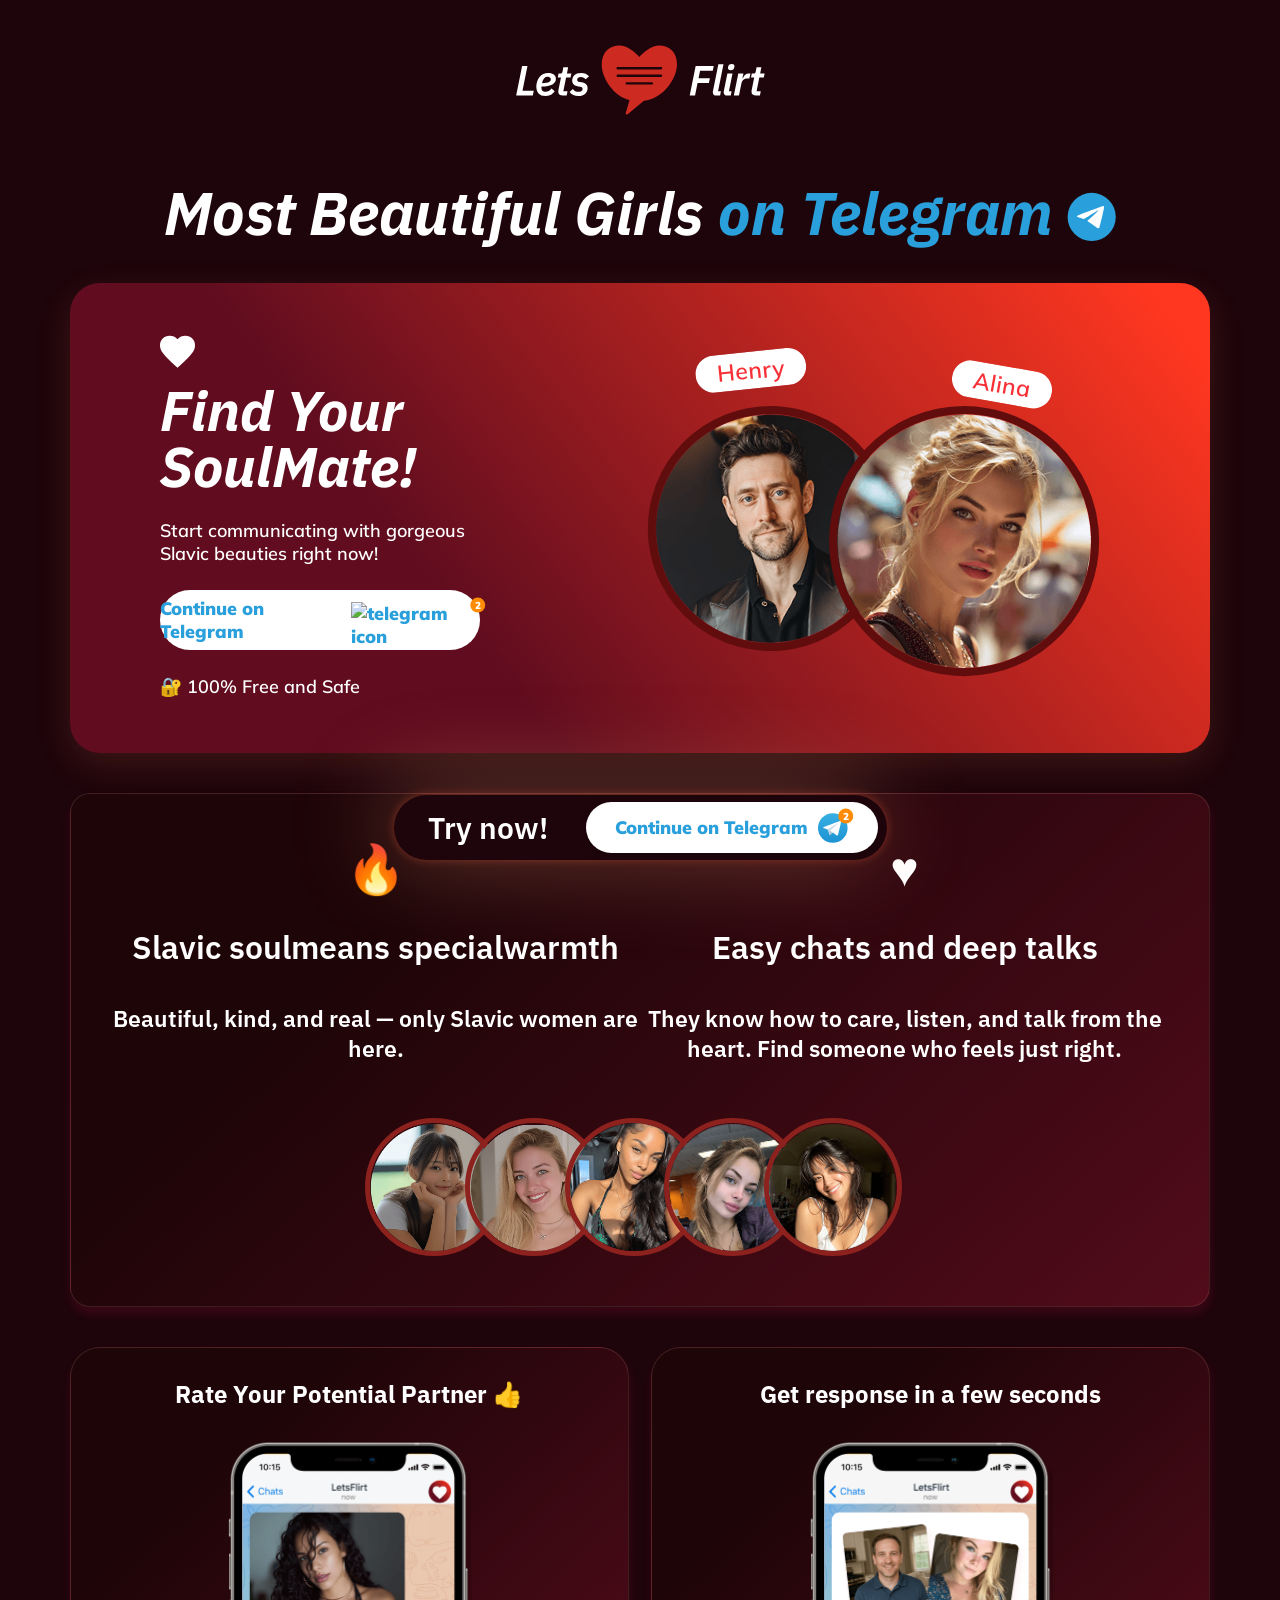
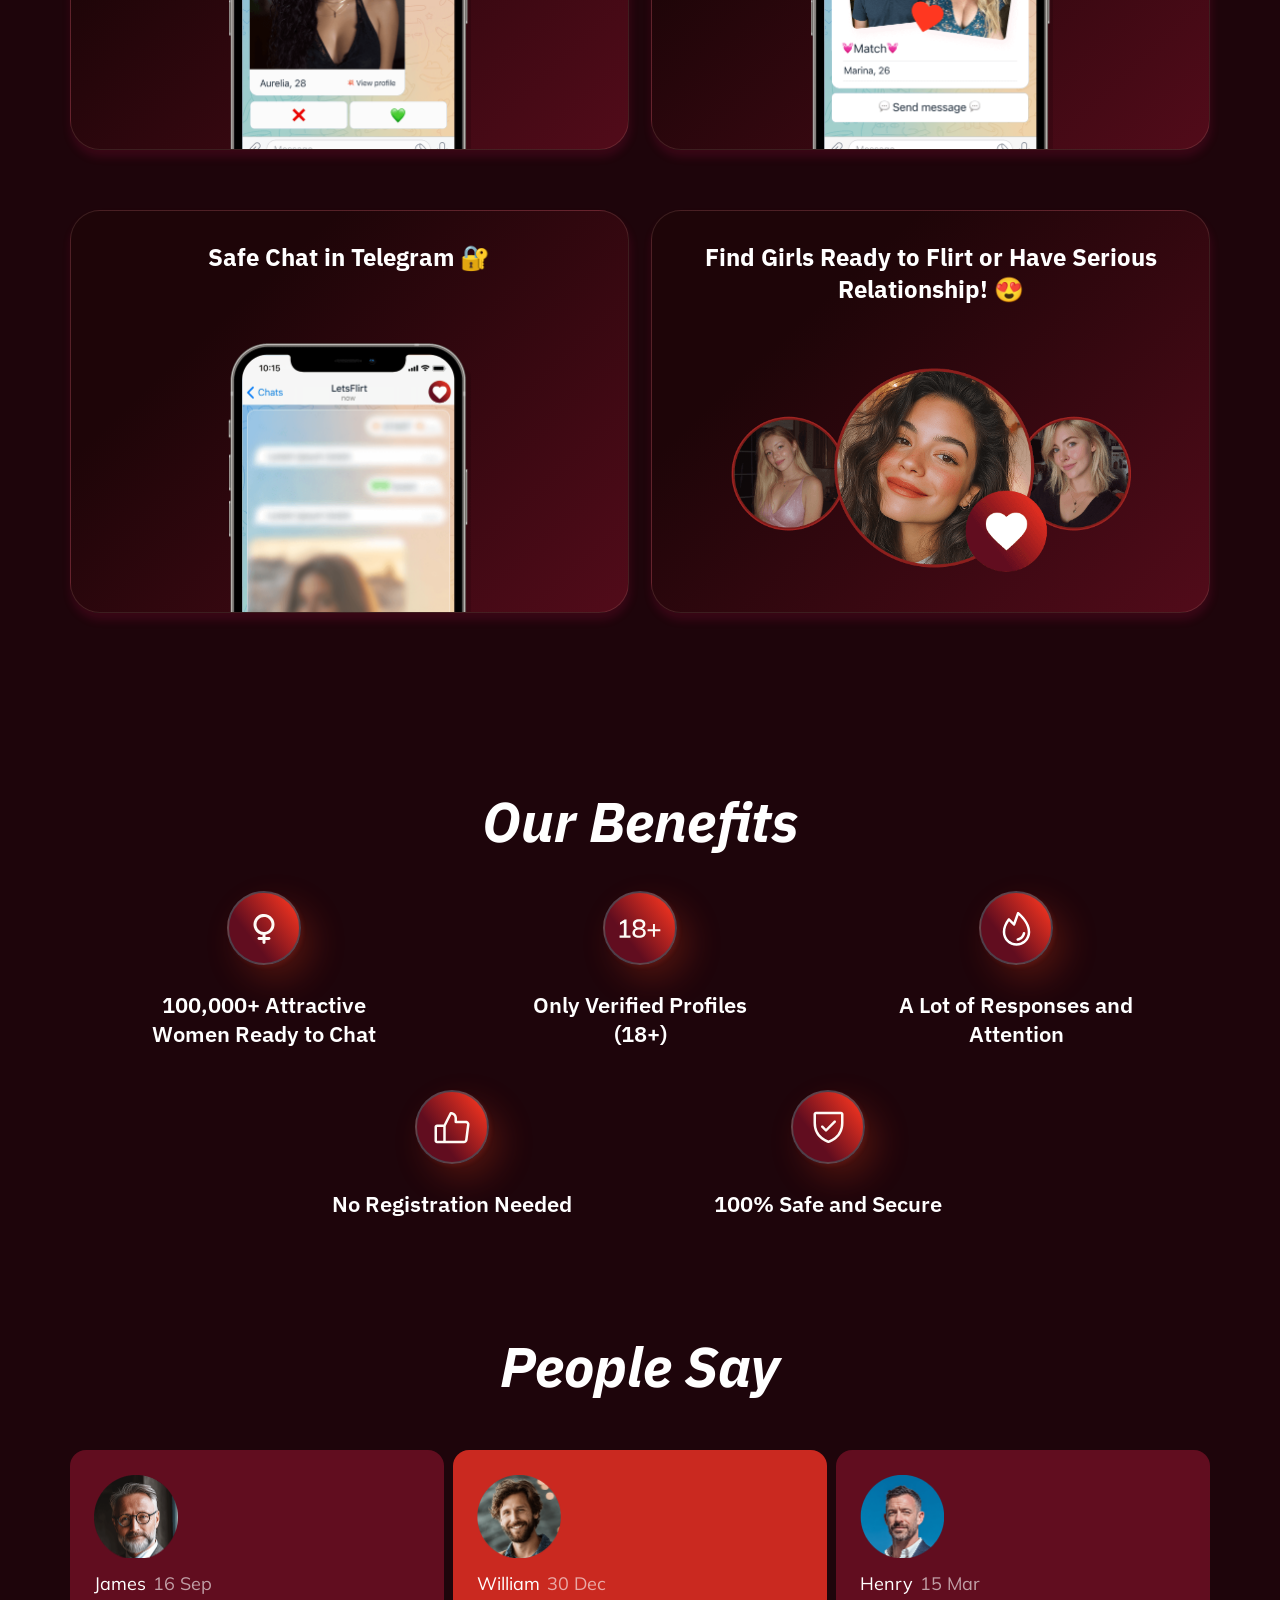
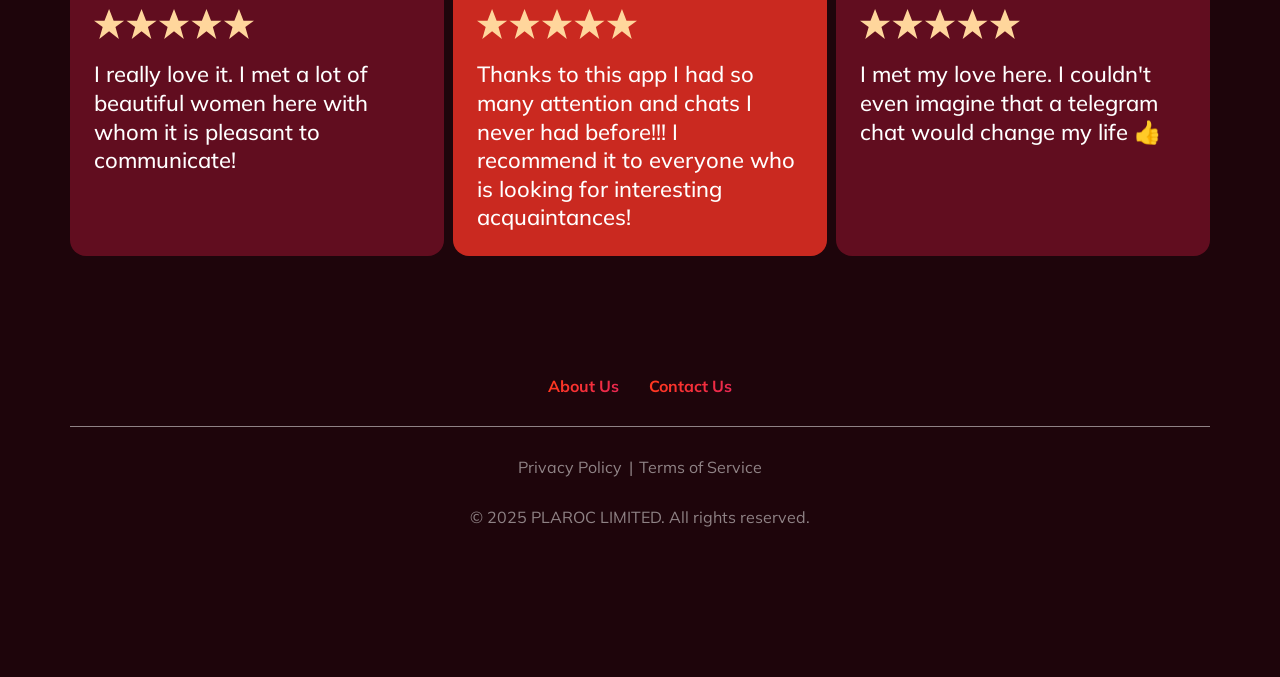
==== app/index.html @ e7c1c577 "uppdates" ====
<!DOCTYPE html>
<html lang="en">
<head>
	<meta charset="utf-8">
    <meta name="viewport" content="width=device-width, initial-scale=1">
	<meta http-equiv="X-UA-Compatible" content="ie=edge">
	<title>Latinoheartmatch</title>
	<meta name="description" content="LatinoHeartMatch">
<meta name="keywords" content="LatinoHeartMatch">
<!-- Preconnect для шрифтов -->
<link rel="preconnect" href="https://fonts.googleapis.com">
<link rel="preconnect" href="https://fonts.gstatic.com" crossorigin>

<!-- Preload для конкретных woff2-файлов -->
<link rel="preload" as="font" type="font/woff2" href="https://fonts.gstatic.com/s/ibmplexsans/v16/IBMPlexSans-Regular.woff2" crossorigin>
<link rel="preload" as="font" type="font/woff2" href="https://fonts.gstatic.com/s/mulish/v12/Mulish-Regular.woff2" crossorigin>

<!-- Основная Google Fonts CSS -->
<link href="https://fonts.googleapis.com/css2?family=IBM+Plex+Sans:ital,wght@0,100..700;1,100..700&family=Mulish:ital,wght@0,200..1000;1,200..1000&display=swap" rel="stylesheet">


	<link rel="stylesheet" href="css/style.min.css">
	<link rel="preload" as="image" href="img/photo1.png" />
	<link rel="preload" as="image" href="img/photo2.png" />
</head>
<body>
	<!-- start header -->
		<header class="header">
			<div class="container">
				<div class="logo">
					<a href="/">
						<img src="img/logo-2.svg" alt="logo" loading="lazy">
					</a>
				</div>
			</div>
		</header>
		<!-- end header -->
	
		<!-- start main screen -->
		<section class="main-screen">
			<div class="container">
	
				<h1 class="h1">
	
					Most Beautiful Girls
					<span>
						on Telegram
						<img src="img/telegram.svg" alt="" loading="lazy">
					</span>
				</h1>
	
				<div class="main-screen__content">
					<div class="photos-row">
						<div class="photo-item photo-item--1">
							<div class="name-wrapper">
								Henry
							</div>
							<img
								 src="img/photo1.png" alt="flag" class="photo1 photo" loading="lazy">
	
						</div>
	
						<div class="photo-item photo-item--2">
							<div class="name-wrapper">
								Alina
							</div>
							<img src="img/photo2-2.png" alt="photo" class="photo2 photo" loading="lazy">
						</div>
					</div>
	
					<div class="main-screen__content-wrapper">
						<img src="img/white-logo.svg" alt="logo" loading="lazy">
	
					<h2 class="h2">
						Find Your SoulMate!
					</h2>
	
						<p>
							Start communicating with gorgeous<br> Slavic beauties right now!
						</p>
	
					<a onclick="launch_bot()" href="/en/launch-bot/?landing=1" class="button tg-trigger button--white">
						Continue on Telegram
						<div class="button__icon">
							<img src="https://d224c2dcr8pvve.cloudfront.net/static/latinoheart/img/tg.svg" alt="telegram icon" loading="lazy">
							<div class="button__icon-num">2</div>
						</div>
					</a>
	
					<p>
						🔐 100% Free and Safe
					</p>
					</div>
	
	
	
				</div>
	
			</div>
		</section>
		<!-- end main screen -->
	
		<!-- start text images section -->
		<section class="text-image-section">
			<div class="container">
				<div class="text-image-section__content">
	
					<div class="text-image-section__item">
						<div class="text-image__icon">
						🔥
					</div>
	
					<div class="text-image-section__title">
						Slavic soul<br>means special<br>warmth
					</div>
	
					<p class="text-image-section__text">
						Beautiful, kind, and real — only Slavic women are here.
					</p>
					</div>
	
	
					<div class="photos-list">
	
	
						<div class="photo-l2"  >
							<img  src="img/pl1.png" alt="James">
						</div>
						<div class="photo-l2" >
							<img  src="img/pl2.png" alt="James">
						</div>
	
						<div class="photo-l2"  >
							<img  src="img/pl3.png" alt="James">
						</div>
						<div class="photo-l2"  >
							<img  src="img/pl4.png" alt="James">
						</div>
						<div class="photo-l2"  >
							<img  src="img/pl5.png" alt="James">
						</div>
	<!--					<img src="//d224c2dcr8pvve.cloudfront.net/static/latinoheart/img/pl1.png" alt="" class="photo-l" width="125" height="125">-->
	
	<!--					<img src="//d224c2dcr8pvve.cloudfront.net/static/latinoheart/img/pl2.png" alt="" class="photo-l" width="125" height="125">-->
	
	<!--					<img src="//d224c2dcr8pvve.cloudfront.net/static/latinoheart/img/pl3.png" alt="" class="photo-l" width="125" height="125">-->
	
	<!--					<img src="//d224c2dcr8pvve.cloudfront.net/static/latinoheart/img/pl4.png" alt="" class="photo-l" width="125" height="125">-->
	
	<!--					<img src="//d224c2dcr8pvve.cloudfront.net/static/latinoheart/img/pl5.png" alt="" class="photo-l" width="125" height="125">-->
					</div>
	
					<div class="text-image-section__item">
						<div class="text-image__icon">
							♥️
	
					</div>
	
					<div class="text-image-section__title">
						Easy chats and<br> deep talks
					</div>
	
					<p class="text-image-section__text">
						They know how to care, listen, and talk from the heart. Find someone who feels just right.
					</p>
					</div>
	
	
	
				</div>
			</div>
		</section>
		<!-- end text images section -->
	
		<!-- start items section -->
		<section class="items-section">
			<div class="container">
	
				<div class="items-row">
					<div class="item">
						<h3 class="h3">
							Rate Your Potential <br>
							Partner 👍
						</h3>
						<img src="img/img1.png" alt="image" class="item__image" loading="lazy">
					</div>
	
					<div class="item">
						<h3 class="h3">
							Get response in a few seconds
						</h3>
						<img src="img/img2.png" alt="image" class="item__image" loading="lazy">
					</div>
	
					<div class="item">
						<h3 class="h3">
							Safe Chat in Telegram 🔐
						</h3>
						<img src="img/img3.png" alt="image" class="item__image item__image--lg" loading="lazy">
					</div>
	
					<div class="item item--lg">
						<h3 class="h3">
							Find Girls Ready to Flirt or Have Serious Relationship! 😍
						</h3>
						<img src="img/img4.png" alt="image" class="item__image item__image--lg" loading="lazy">
					</div>
	
				</div>
	
	<!--			<a onclick="launch_bot()" href="/en/launch-bot/?landing=1" class="button button&#45;&#45;orange tg-trigger">-->
	<!--					Prova Ora-->
	<!--					<div class="button__icon">-->
	<!--						<img src="//d224c2dcr8pvve.cloudfront.net/static/latinoheart/img/tg2.svg" alt="telegram icon" loading="lazy">-->
	<!--						<div class="button__icon-num">2</div>-->
	<!--					</div>-->
	<!--				</a>-->
	
			</div>
		</section>
		<!-- end items section -->
	
		<!-- start benefits section -->
		<section class="benefits">
			<div class="container">
	
				<h2 class="h2">
					Our Benefits
				</h2>
	
				<div class="benefits__list">
	
					<div class="benefits__item">
						<div class="benefits__icon-wrapper">
							<img src="img/icon1.svg" alt="icon" loading="lazy">
						</div>
						<div class="benefits__title">
							100,000+ Attractive Women Ready to Chat
						</div>
					</div>
	
					<div class="benefits__item">
						<div class="benefits__icon-wrapper">
							<img src="img/icon2.svg" alt="icon" loading="lazy">
						</div>
						<div class="benefits__title">
							Only Verified Profiles (18+)
						</div>
					</div>
	
					<div class="benefits__item">
						<div class="benefits__icon-wrapper">
							<img src="img/icon3.svg" alt="icon" loading="lazy">
						</div>
						<div class="benefits__title">
							A Lot of Responses and Attention
						</div>
					</div>
	
					<div class="benefits__item">
						<div class="benefits__icon-wrapper">
							<img src="img/icon4.svg" alt="icon" loading="lazy">
						</div>
						<div class="benefits__title">
							No Registration Needed
						</div>
					</div>
	
					<div class="benefits__item">
						<div class="benefits__icon-wrapper">
							<img src="img/icon5.svg" alt="icon" loading="lazy">
						</div>
						<div class="benefits__title">
							100% Safe and Secure
						</div>
					</div>
				</div>
			</div>
		</section>
		<!-- end benefits section -->
	
		<!-- start review section -->
		<section class="review">
			<div class="container">
				<h2 class="h2 text-center">
					People Say
				</h2>
	
				<div class="review__list">
	
					<div class="review__item">
						<div class="avatar">
							<img src="img/r1.png" alt="James">
						</div>
	
						<div class="review__author-wrapper">
							<div class="review__author">
								<span>James</span>
							</div>
							<div class="review__date">
								16 Sep
							</div>
	
						</div>
	
						<img src="img/stars.svg" alt="stars" loading="lazy" class="stars-img">
	
	
	
						<div class="review__text">
							I really love it. I met a lot of beautiful women here with whom it is pleasant to communicate!
						</div>
	
					</div>
	
					<div class="review__item">
	
						<div class="avatar">
							<img src="img/r2.png" alt="James">
						</div>
	
						<div class="review__author-wrapper">
							<div class="review__author">
								<span>William</span>
							</div>
							<div class="review__date">
								30 Dec
							</div>
	
						</div>
	
						<img src="img/stars.svg" alt="stars" loading="lazy" class="stars-img">
	
						<div class="review__text">
							Thanks to this app I had so many attention and chats I never had before!!! I recommend it to everyone who is looking for interesting acquaintances!
						</div>
	
					</div>
	
					<div class="review__item">
						<div class="avatar">
							<img src="img/r3.png" alt="James">
						</div>
	
						<div class="review__author-wrapper">
							<div class="review__author">
								<span>Henry</span>
							</div>
							<div class="review__date">
								15 Mar
							</div>
	
						</div>
	
						<img src="img/stars.svg" alt="stars" loading="lazy" class="stars-img">
	
						<div class="review__text">
							I met my love here. I couldn't even imagine that a telegram chat would change my life 👍
						</div>
	
					</div>
				</div>
			</div>
		</section>
		<!-- end review section -->
	
	
	
		<!-- start footer -->
		<footer class="footer">
			<div class="container">
	
				<div class="footer__menu">
	
					<a href="/en/about-us/" class="footer__link">
						About Us
					</a>
	
					<a href="/en/contact-us/" class="footer__link">
						Contact Us
					</a>
	
	
				</div>
	
				<div class="footer__bottom">
					<a href="/en/privacy/" class="footer__bottom-link">Privacy Policy</a>
					<span>|</span>
					  <a href="/en/agreement/" class="footer__bottom-link">Terms of Service</a>
				</div>
	
				<div class="footer__copy">
					© 2025 PLAROC LIMITED. All rights reserved.
				</div>
			</div>
		</footer>
		<!-- end footer -->
	
		<!-- start fixe button -->
		<div class="fixed-button-wrapper">
			<div class="container">
				<div class="fixed-title">
					Try now!
				</div>
				<a onclick="launch_bot()" href="/en/launch-bot/?landing=1" class="button tg-trigger">
					<div>Continue on Telegram</div>
	
					<div class="button__icon">
						<img src="img/tg-white.svg" alt="telegram icon" loading="lazy">
						<img src="img/tg.svg" alt="telegram icon" loading="lazy" class="tg-blue">
						<div class="button__icon-num">2</div>
					</div>
				</a>
			</div>
		</div>
		<!-- end fixe button -->
	
		
	
	
	</body>
</html>
---- app/css/style.min.css ----
body{font-family:"Mulish",sans-serif;font-size:4.29vw;color:#fff;font-weight:400;background:#1e050b;margin:0;padding:0}.body--secondary{background:#0e0b07}.container{width:91.957vw;margin-left:auto;margin-right:auto}.h1{text-align:center;font-size:9.7vw;font-style:italic;font-weight:700;line-height:1;margin-top:0;margin-bottom:0;font-family:"IBM Plex Sans",sans-serif}.h1 span{display:block;color:#29a0dc}h1{margin-top:0;margin-bottom:0}.h2{font-size:10.724vw;font-weight:700;font-style:italic;line-height:1;margin-top:0;margin-bottom:0;font-family:"IBM Plex Sans",sans-serif}p{font-size:4.826vw;font-weight:600;margin-top:0;margin-bottom:0}.button{background:#fff;display:-webkit-box;display:-ms-flexbox;display:flex;-webkit-box-align:center;-ms-flex-align:center;align-items:center;-webkit-box-pack:center;-ms-flex-pack:center;justify-content:center;width:74.531vw;height:13.673vw;margin-left:auto;margin-right:auto;border-radius:20vw;text-decoration:none;color:#29a0dc;font-weight:900;font-size:4.826vw;background:-webkit-gradient(linear, left top, left bottom, from(#6CC3FF), to(#0077B5));background:linear-gradient(to bottom, #6CC3FF, #0077B5);-webkit-box-shadow:0 4px 10px rgba(0,0,0,.2);box-shadow:0 4px 10px rgba(0,0,0,.2);color:#fff}.button__icon{margin-left:2vw;position:relative;top:.7vw}.button__icon img{width:8.043vw;height:8.043vw}.button__icon-num{position:absolute;top:0;right:0;background:#ff8c04;color:#fff;font-size:2.493vw;width:4.021vw;height:4.021vw;border-radius:50%;display:-webkit-box;display:-ms-flexbox;display:flex;-webkit-box-pack:center;-ms-flex-pack:center;justify-content:center;-webkit-box-align:center;-ms-flex-align:center;align-items:center;-webkit-transform:translateX(35%) translateY(-30%);-ms-transform:translateX(35%) translateY(-30%);transform:translateX(35%) translateY(-30%)}.h3{font-size:5.867vw;font-weight:800;text-align:center;margin-top:0;margin-bottom:0;font-family:"IBM Plex Sans",sans-serif}.button--white{background:#fff;color:#29a0dc;-webkit-box-shadow:none;box-shadow:none}.header{padding-top:7vw;padding-bottom:15.2vw}.logo{margin-left:auto;margin-right:auto;display:block;width:64vw}.logo img{width:100%}.main-screen__content{margin-top:27vw;border-radius:5.898vw;padding-bottom:6.971vw;text-align:center;padding-left:3.485vw;padding-right:3.485vw;background:linear-gradient(232.6deg, #FF3720 4.12%, #610D1F 66.97%);-webkit-box-shadow:0px 12px 34.2px rgba(191,93,66,.19);box-shadow:0px 12px 34.2px rgba(191,93,66,.19);border-radius:22px}.photos-row{display:-webkit-box;display:-ms-flexbox;display:flex;-webkit-box-pack:center;-ms-flex-pack:center;justify-content:center;position:relative;top:-6.667vw}.photo{-o-object-fit:cover;object-fit:cover;-o-object-position:center;object-position:center;border:1.771vw solid #610d0d;border-radius:50%}.photo1{width:39.142vw;height:39.142vw}.photo2{width:42.895vw;height:42.895vw}.photo-item--2{-webkit-transform:rotate(12.84deg) translateX(-8vw);-ms-transform:rotate(12.84deg) translateX(-8vw);transform:rotate(12.84deg) translateX(-8vw);position:relative}.photo-item--1{-webkit-transform:rotate(-6.72deg) translateX(8vw);-ms-transform:rotate(-6.72deg) translateX(8vw);transform:rotate(-6.72deg) translateX(8vw);position:relative}.photo-item--1 .name-wrapper{background:#f32e3e}.photo-item--2 .name-wrapper{background:#e4358d}.main-screen p{margin-top:4.29vw;margin-bottom:4.29vw}.main-screen__content-wrapper{margin-top:-5vw}.name-wrapper{position:absolute;top:0;left:50%;-webkit-transform:translateX(-53%) translateY(-150%);-ms-transform:translateX(-53%) translateY(-150%);transform:translateX(-53%) translateY(-150%);display:-webkit-box;display:-ms-flexbox;display:flex;white-space:nowrap;font-size:4.8vw;line-height:1;display:flex;-webkit-box-align:center;-ms-flex-align:center;align-items:center;padding-left:3vw;padding-right:3vw;padding-top:1vw;padding-bottom:1vw;border-radius:10vw}.name-wrapper img{width:4.8vw;height:auto;display:block;margin-left:1.333vw}.photo-item--2 .name-wrapper{background:#ff3620;-webkit-transform:translateX(-40%) translateY(-120%);-ms-transform:translateX(-40%) translateY(-120%);transform:translateX(-40%) translateY(-120%)}.items-section{padding-top:4.267vw;padding-bottom:10vw}.item{border-radius:5.333vw;margin-bottom:5.333vw;padding-top:6.667vw;padding-left:6.667vw;padding-right:6.667vw;border:1px solid rgba(240,182,169,.14);background:linear-gradient(137.55deg, #1E0508 27.03%, #610D1F 121.72%);-webkit-box-shadow:1px 7px 9.5px rgba(248,21,100,.13);box-shadow:1px 7px 9.5px rgba(248,21,100,.13)}.item__image{width:78vw;display:block;margin-left:auto;margin-right:auto;margin-top:3vw}.item--lg{padding-bottom:10.667vw}.item--lg .h3{margin-bottom:13.33vw}.button--orange{background:-webkit-gradient(linear, left top, left bottom, from(#EB7328), to(#940025));background:linear-gradient(#EB7328, #940025);color:#fff;width:100%}.benefits{text-align:center;padding-bottom:16vw}.benefits__icon-wrapper{width:16vw;height:16vw;border-radius:50%;display:-webkit-box;display:-ms-flexbox;display:flex;-webkit-box-pack:center;-ms-flex-pack:center;justify-content:center;-webkit-box-align:center;-ms-flex-align:center;align-items:center;margin-left:auto;margin-right:auto;margin-bottom:4.267vw;border:2px solid rgba(76,75,85,.8);background:linear-gradient(232.6deg, #FF3720 4.12%, #610D1F 66.97%),linear-gradient(135.19deg, #FF3720 15.85%, #EB2852 92.58%);-webkit-box-shadow:2px 2px 4px rgba(246,60,36,.13),12px 15px 34px rgba(247,71,32,.23);box-shadow:2px 2px 4px rgba(246,60,36,.13),12px 15px 34px rgba(247,71,32,.23)}.benefits__item{margin-top:8vw}.benefits__title{font-size:5.867vw;font-weight:600;font-family:"IBM Plex Sans",sans-serif}.review .h2{margin-bottom:8vw;text-align:center}.review__item{background:#610d1f;margin-top:1.867vw;border-radius:4.267vw;padding:8.533vw}.review__item:nth-child(even){background:#ca2920}.review__author-wrapper{display:-webkit-box;display:-ms-flexbox;display:flex;-webkit-box-align:center;-ms-flex-align:center;align-items:center}.review__author-wrapper img{width:14px;display:block;margin-right:2vw}.review__author{display:-webkit-box;display:-ms-flexbox;display:flex;-webkit-box-align:center;-ms-flex-align:center;align-items:center}.review__date{opacity:.6;margin-left:2vw}.review__text{font-size:5.867vw;margin-top:3vw;font-weight:500;line-height:1.3}.review__item-img{width:22.4vw;height:22.4vw}.stars-img{display:block;margin-top:1.87vw}.cta{text-align:center;padding-top:6.667vw}.cta .button{margin-top:6.4vw}.footer{padding-top:17.067vw;padding-bottom:25vw}.footer__link{display:block;text-decoration:none;text-align:center;padding-bottom:4.267vw;font-weight:700;background:linear-gradient(135.19deg, #FF3720 15.85%, #EB2852 92.58%);-webkit-background-clip:text;-webkit-text-fill-color:rgba(0,0,0,0);background-clip:text;text-fill-color:rgba(0,0,0,0)}.footer__bottom{display:-webkit-box;display:-ms-flexbox;display:flex;-webkit-box-align:center;-ms-flex-align:center;align-items:center;-webkit-box-pack:center;-ms-flex-pack:center;justify-content:center;opacity:.5;border-top:1px solid #fff;padding-top:7.2vw;margin-top:7.2vw;padding-bottom:4.27vw}.footer__bottom span{padding-left:.533vw;padding-right:.533vw}.footer__bottom-link{color:#fff;text-decoration:none}.footer__bottom-link:hover{color:#fff}.footer__copy{color:hsla(0,0%,100%,.5);text-align:center}.fixed-button-wrapper{position:fixed;bottom:0;left:0;width:100%;padding-bottom:2vw;z-index:99}.fixed-button-wrapper .button{width:100%}.get-vip .header{padding-bottom:29px;margin-bottom:37px;text-align:center;background:linear-gradient(232.6deg, #FF3720 4.12%, #610D1F 66.97%)}.get-vip .logo{display:block;margin-left:auto;margin-right:auto;text-decoration:none;width:100%;font-style:italic}.get-vip .logo img{width:55px}.get-vip .logo a{text-decoration:none;display:block}.get-vip h1{font-size:32px;color:#fff;text-decoration:none}.premium-wrapper h2{text-align:center;margin-top:0;margin-bottom:0;font-size:30px;font-weight:800;font-style:italic;line-height:1;margin-bottom:20px}.sub-title{text-align:center;font-size:18px;font-weight:600;margin-bottom:30px}.list-title{font-size:18px;font-weight:800;margin-bottom:16px}.premium__list{margin-left:0;padding-left:0;list-style:none;padding-bottom:120px}.premium__list li{font-size:18px;font-weight:600;padding-left:25px;padding-top:8px;padding-bottom:8px;position:relative}.premium__list li:before{content:"";position:absolute;top:12px;left:0;width:16px;height:16px;background-color:#e4354a;background-image:url("../img/tick.svg");background-repeat:no-repeat;background-position:center;border-radius:50%}.next-button-wrapper{position:fixed;bottom:32px;left:0;width:100%}.next-button-wrapper .button{width:91.467vw;border-radius:12px;background:linear-gradient(135.19deg, #E4358D 15.85%, #EB4528 92.58%),#e4354a;color:#fff;font-size:18px;height:82.8px}.next-button-wrapper .button a{color:#fff;text-decoration:none}.title-text{font-size:30px;line-height:1;font-weight:800;font-style:italic;margin-bottom:20px;display:block}.content__header-text{text-align:center;margin-left:auto;margin-right:auto}.content__header:nth-child(2){display:-webkit-box;display:-ms-flexbox;display:flex;-webkit-box-pack:center;-ms-flex-pack:center;justify-content:center}.content__header:nth-child(2) .content__header-text{background:#fff;color:#eb7328;font-size:18px;font-weight:900;padding:7px 16px;border-radius:30px;margin-bottom:30px}.content__header:nth-child(2) .content__header-text span{text-fill-color:rgba(0,0,0,0);background:linear-gradient(232.6deg, #FF3720 4.12%, #610D1F 66.97%);-webkit-background-clip:text;-webkit-text-fill-color:rgba(0,0,0,0);background-clip:text;text-fill-color:rgba(0,0,0,0)}.get-vip .item{background:#fff;border-radius:10px;padding:13px 16px;color:#0e0b07;position:relative;font-size:18px;font-weight:600;margin-bottom:28px}.get-vip .item .best-price{position:absolute;top:0;right:16px;background:#f16025;color:#fff;-webkit-transform:translateY(-50%);-ms-transform:translateY(-50%);transform:translateY(-50%);font-size:12px;font-weight:600;padding:5px 10px;padding-top:3px;padding-bottom:4px;border-radius:4px;line-height:1}.get-vip .item__footer{position:absolute;bottom:0;left:0;color:#fff;-webkit-transform:translateY(115%);-ms-transform:translateY(115%);transform:translateY(115%);font-size:12px}.get-vip .item__content-footer{display:-webkit-box;display:-ms-flexbox;display:flex;-webkit-box-pack:justify;-ms-flex-pack:justify;justify-content:space-between;margin-top:3px}.get-vip .items-list{margin-bottom:70px}.item__price{font-weight:700}.old-price{text-decoration:line-through}.get-vip .item.active{background:#fd3620;color:#fff}.get-vip .item.active .best-price{background:#fff;color:#f16025}.cancle-link{text-align:center;margin-left:auto;margin-right:auto;display:block;margin-top:23px;color:rgba(254,250,245,.5);font-weight:900;text-decoration:none}.payment-complete .premium__list{display:-webkit-box;display:-ms-flexbox;display:flex;-webkit-box-pack:justify;-ms-flex-pack:justify;justify-content:space-between;position:relative;padding-bottom:0}.payment-complete .premium__list li{padding:0;background:#fd3620;width:48%;text-align:center;-webkit-box-pack:center;-ms-flex-pack:center;justify-content:center;-webkit-box-align:center;-ms-flex-align:center;align-items:center;display:-webkit-box;display:-ms-flexbox;display:flex;height:143px;font-size:22px;font-weight:800;border-radius:8px}.payment-complete .premium__list li:before{display:none}.plus{width:40px;height:40px;background:#fff;border-radius:50%;position:absolute;top:50%;left:50%;-webkit-transform:translateY(-50%) translateX(-50%);-ms-transform:translateY(-50%) translateX(-50%);transform:translateY(-50%) translateX(-50%);z-index:2;color:#eb7328;display:-webkit-box;display:-ms-flexbox;display:flex;-webkit-box-pack:center;-ms-flex-pack:center;justify-content:center;-webkit-box-align:center;-ms-flex-align:center;align-items:center}.plus img{width:16px}.discount{display:-webkit-box;display:-ms-flexbox;display:flex;-webkit-box-pack:justify;-ms-flex-pack:justify;justify-content:space-between;-webkit-box-align:center;-ms-flex-align:center;align-items:center;width:100%;font-size:17px}.discount__value{display:-webkit-box;display:-ms-flexbox;display:flex;-webkit-box-align:center;-ms-flex-align:center;align-items:center;-webkit-box-pack:end;-ms-flex-pack:end;justify-content:flex-end;width:100%;font-size:18px}.discount__value .through{color:#fff;opacity:.5;text-decoration:line-through;margin-right:14px}.discount__value span{color:#eb7328}.title-m{text-align:center;font-size:18px;margin-bottom:23px}.terms-content{background:#fff;color:#000;font-size:16px;padding-top:60px;padding-bottom:80px}.terms-content p{font-size:16px;margin-bottom:15px}.get-vip .header{padding-top:var(--tg-content-safe-area-inset-top)}.get-vip .header.header--terms{margin-bottom:0}.sub-page__title{text-align:center;font-size:40px;font-weight:700;margin-bottom:30px}h3{font-size:26px}.agreement-btn{color:#fff;height:48px;margin-left:auto;margin-right:auto;width:200px;display:-webkit-box;display:-ms-flexbox;display:flex;-webkit-box-pack:center;-ms-flex-pack:center;justify-content:center;-webkit-box-align:center;-ms-flex-align:center;align-items:center;border-radius:50px;margin-top:50px;cursor:pointer;background:linear-gradient(232.6deg, #FF3720 4.12%, #610D1F 66.97%)}.agreement-btn.active{background:#1b8127}.agreement-btn.active:after{content:"✓";font-size:22px;font-weight:700;padding-left:15px}.cancle-link{font-size:18px}.next-button-wrapper .button a{width:100%;height:100%;display:-webkit-box;display:-ms-flexbox;display:flex;-webkit-box-pack:center;-ms-flex-pack:center;justify-content:center;-webkit-box-align:center;-ms-flex-align:center;align-items:center}.agreement-btn__wrapper{position:fixed;bottom:0;left:0;width:100%;padding-top:20px;padding-bottom:20px;background:-webkit-gradient(linear, left top, left bottom, from(rgba(255, 255, 255, 0.1)), to(white));background:linear-gradient(rgba(255, 255, 255, 0.1), white)}.benefits--secondary .benefits__icon-wrapper{background:linear-gradient(231.68deg, #940025 4.12%, #FF7700 66.97%);border:none;-webkit-box-shadow:2px 2px 4px rgba(246,60,36,.13),12px 15px 34px rgba(247,71,32,.23);box-shadow:2px 2px 4px rgba(246,60,36,.13),12px 15px 34px rgba(247,71,32,.23)}.review--secondary .review__item{background:#f16025}.review--secondary .review__item:nth-child(even){background:#ff3b25}.footer__menu--secondary{display:-webkit-box;display:-ms-flexbox;display:flex;-webkit-box-align:center;-ms-flex-align:center;align-items:center;-webkit-box-pack:center;-ms-flex-pack:center;justify-content:center}.footer__menu--secondary .footer__link{padding-bottom:0;color:#ffc079;background:linear-gradient(135.19deg, #FFC079 15.85%, #FFC079 92.58%);-webkit-background-clip:text;-webkit-text-fill-color:rgba(0,0,0,0);background-clip:text;text-fill-color:rgba(0,0,0,0)}.footer__menu--secondary .dot{width:2.5px;height:2.5px;background:#ffc079;border-radius:50%;display:block;margin-left:4.27vw;margin-right:4.27vw}.header--secondary{background:linear-gradient(135.19deg, #940025 15.85%, #EB7328 92.58%);border-bottom-right-radius:5.33vw;border-bottom-left-radius:5.33vw;padding-top:10.67vw;text-align:center}.logo--white{width:66.67vw}.header-secondary__content{margin-top:10.67vw;margin-bottom:9.07vw;display:-webkit-box;display:-ms-flexbox;display:flex;-webkit-box-pack:justify;-ms-flex-pack:justify;justify-content:space-between;height:37.6vw}.header-photo-item{width:20vw;height:20vw;background:#ff6f3f;padding:.8vw;border-radius:50%;display:-webkit-box;display:-ms-flexbox;display:flex;-webkit-box-pack:center;-ms-flex-pack:center;justify-content:center;-webkit-box-align:center;-ms-flex-align:center;align-items:center;-webkit-box-sizing:border-box;box-sizing:border-box;position:relative}.header-photo-item img{width:100%;height:100%;-o-object-fit:cover;object-fit:cover;-o-object-position:center;object-position:center;border-radius:50%}.header-photo-item:first-child,.header-photo-item:nth-child(2){display:none}.header-photo-item:nth-child(3){-ms-flex-item-align:center;align-self:center}.header-photo-item:nth-child(4){position:relative;top:9px}.header-photo-item:nth-child(5){-ms-flex-item-align:end;align-self:flex-end;width:28vw;height:28vw;padding:1.07vw;background:#ffb386}.header-photo-item:nth-child(6){-ms-flex-item-align:center;align-self:center}.header-photo-item:nth-child(7),.header-photo-item:nth-child(8){display:none}.header-photo-item__name{position:absolute;top:100%;left:50%;-webkit-transform:translateX(-50%) translateY(-80%);-ms-transform:translateX(-50%) translateY(-80%);transform:translateX(-50%) translateY(-80%);background:#fff;color:#940025;font-size:2.87vw;padding:.53vw 3.5vw;border-radius:10vw;font-weight:700}.header-photo-item__text{position:absolute;top:0;left:50%;-webkit-transform:translateX(-50%) translateY(-100%);-ms-transform:translateX(-50%) translateY(-100%);transform:translateX(-50%) translateY(-100%);min-width:26.67vw;height:8vw;font-size:3.2vw;background-image:url("../img/bable.svg");background-repeat:no-repeat;background-size:100%;color:#940025;font-weight:900;padding-top:.2vw}.button--secondary{margin-top:6.4vw}.header--secondary{padding-bottom:15vw}.users-list{display:-webkit-box;display:-ms-flexbox;display:flex;-webkit-box-align:center;-ms-flex-align:center;align-items:center;-webkit-box-pack:center;-ms-flex-pack:center;justify-content:center;margin-left:auto;margin-right:auto;-webkit-transform:translateY(-50%);-ms-transform:translateY(-50%);transform:translateY(-50%)}.user__item{width:13.5vw;height:13.5vw;min-width:12.53vw;margin-left:1vw;margin-right:1vw;background:#ffb963;border-radius:50%;-webkit-box-sizing:border-box;box-sizing:border-box;padding:2px;display:-webkit-box;display:-ms-flexbox;display:flex;-webkit-box-pack:center;-ms-flex-pack:center;justify-content:center;-webkit-box-align:center;-ms-flex-align:center;align-items:center;font-weight:700}.user__item img{width:100%;border:2px solid #fff;border-radius:50%;-webkit-box-sizing:border-box;box-sizing:border-box}.user__item--last{background:rgba(0,0,0,0);padding:.53vw;border:.53vw solid #ffb963}.user__item--last .user__item--content{width:100%;height:100%;background:#ffb963;border-radius:50%;display:-webkit-box;display:-ms-flexbox;display:flex;-webkit-box-pack:center;-ms-flex-pack:center;justify-content:center;-webkit-box-align:center;-ms-flex-align:center;align-items:center;font-size:3.48vw}.secondary-item{width:100%;height:90.4vw;position:relative;display:block;margin-bottom:4.27vw;padding:5.33vw 7.2vw;-webkit-box-sizing:border-box;box-sizing:border-box;display:-webkit-box;display:-ms-flexbox;display:flex;-webkit-box-align:end;-ms-flex-align:end;align-items:flex-end;text-decoration:none}.secondary-item .h3{position:relative;z-index:1;color:#fff;text-align:left;text-decoration:none}.secondary-item img{position:absolute;top:0;left:0;width:100%;height:100%;-o-object-fit:cover;object-fit:cover;-o-object-position:center;object-position:center}.items-section--secondary{padding-top:5vw}.fixed-button-wrapper .tg-blue,.fixed-title{display:none}.back-button{display:-webkit-box;display:-ms-flexbox;display:flex;-webkit-box-align:center;-ms-flex-align:center;align-items:center;margin-left:auto;margin-right:auto;border:1px solid hsla(0,0%,100%,.4);color:hsla(0,0%,100%,.9);text-decoration:none;padding:2.2vw 5.33vw;border-radius:10vw;font-size:4.8vw;line-height:1}.back-button img{width:2.17vw;display:inline-block;margin-right:3.88vw}.back-button__wrapper{display:-webkit-box;display:-ms-flexbox;display:flex;-webkit-box-pack:center;-ms-flex-pack:center;justify-content:center}.about__img-wrapper{border-radius:5.333vw;margin-bottom:6.4vw;margin-top:6.4vw;display:-webkit-box;display:-ms-flexbox;display:flex;-webkit-box-pack:center;-ms-flex-pack:center;justify-content:center;-webkit-box-align:end;-ms-flex-align:end;align-items:flex-end;padding-top:4vw;-webkit-box-shadow:1px 7px 9.5px rgba(248,21,100,.13);box-shadow:1px 7px 9.5px rgba(248,21,100,.13);border:1px solid #3e2a38;background:linear-gradient(137.55deg, #1E0508 27.03%, #610D1F 121.72%),linear-gradient(137.55deg, #191829 27.03%, #892237 121.72%);box-shadow:1px 7px 9.5px rgba(248,21,100,.13);border-radius:20px}.about__img{width:64.53vw;display:inline-block;margin-left:auto;margin-right:auto}.about{padding-top:32px}.about .h2{text-align:center;margin-bottom:16px}.about p{margin-bottom:2vw}.red{color:#ff3d52}.join-img{width:100%;margin-top:6.4vw;margin-bottom:6.4vw}.join-section{padding-top:12.8vw}.join-section .h2{text-align:center}.join-section .button--white{width:100%;margin-top:6.4vw}.contact-section p{text-align:center}.contact-section__title{font-size:5.87vw;text-align:center;font-weight:600;margin-bottom:10px}.contact-item{border-radius:5.33vw;display:-webkit-box;display:-ms-flexbox;display:flex;-webkit-box-align:center;-ms-flex-align:center;align-items:center;padding:6.4vw 5vw;border:1px solid #3e2a38;font-size:4.8vw;font-weight:800;color:#fff;font-weight:900;margin-bottom:4.27vw;background:linear-gradient(137.55deg, #1E0508 27.03%, #610D1F 121.72%);-webkit-box-shadow:1px 7px 9.5px rgba(248,21,100,.13);box-shadow:1px 7px 9.5px rgba(248,21,100,.13);border-radius:20px}.contact-item__icon{width:12.8vw;height:12.8vw;min-width:12.8vw;display:-webkit-box;display:-ms-flexbox;display:flex;-webkit-box-pack:center;-ms-flex-pack:center;justify-content:center;-webkit-box-align:center;-ms-flex-align:center;align-items:center;border-radius:50%;margin-right:16px;border:1px solid #3e2a38;background:linear-gradient(232.6deg, #FF3720 4.12%, #610D1F 66.97%);-webkit-box-shadow:1.6px 1.6px 3.2px rgba(246,60,36,.13),9.6px 12px 27.2px rgba(247,71,32,.23);box-shadow:1.6px 1.6px 3.2px rgba(246,60,36,.13),9.6px 12px 27.2px rgba(247,71,32,.23)}.contact-list{margin-bottom:10.67vw}.text-center{text-align:center}.orange{color:#ed7830}.mt-5{margin-bottom:6.4vw}.body--secondary .footer__menu{display:-webkit-box;display:-ms-flexbox;display:flex;-webkit-box-align:center;-ms-flex-align:center;align-items:center;-webkit-box-pack:center;-ms-flex-pack:center;justify-content:center}.body--secondary .footer a.footer__link{background:linear-gradient(135.19deg, #FFC079 15.85%, #FFC079 92.58%);-webkit-background-clip:text;-webkit-text-fill-color:rgba(0,0,0,0);background-clip:text;text-fill-color:rgba(0,0,0,0);padding-bottom:0}.body--secondary .footer-dot{width:.67vw;height:.67vw;border-radius:50%;background:rgba(255,192,121,.5);display:inline-block;margin-left:16px;margin-right:16px}.body--secondary .contact-item{background:linear-gradient(135.19deg, #940025 15.85%, #EB7328 92.58%),linear-gradient(137.55deg, #1D0A20 27.03%, #A62264 121.72%),linear-gradient(137.55deg, #191829 27.03%, #892237 121.72%);-webkit-box-shadow:1px 7px 9.5px rgba(248,21,100,.13);box-shadow:1px 7px 9.5px rgba(248,21,100,.13)}.body--secondary .contact-item__icon{background:#fff;border:none}.header-secondary__content{width:91.957vw;margin-left:auto;margin-right:auto}.header--secondary{position:relative}.header-bg{position:absolute;top:67vw;left:-19.9vw;width:34.67vw}.header-bg-2{width:23vw;position:absolute;top:55vw;right:-8vw}.main-screen p{font-size:4.267vw}.text-image-section{padding-top:4.267vw;padding-bottom:0vw}.text-image-section__content{padding:5.333vw 5vw 5vw;border-radius:5.333vw;border:1px solid rgba(240,182,169,.14);text-align:center;overflow:hidden;background:linear-gradient(137.55deg, #1E0508 27.03%, #610D1F 121.72%);-webkit-box-shadow:1px 7px 9.5px rgba(248,21,100,.13);box-shadow:1px 7px 9.5px rgba(248,21,100,.13)}.text-image__icon{font-size:48px;font-family:"IBM Plex Sans",sans-serif}.text-image-section__title{font-size:8.533vw;font-family:"IBM Plex Sans",sans-serif;font-weight:600;margin-bottom:5vw}.text-image-section__text{font-size:6.4vw;font-weight:600;font-family:"IBM Plex Sans",sans-serif}.photos-list{margin-top:11.733vw;margin-bottom:11.733vw;display:-webkit-box;display:-ms-flexbox;display:flex;-webkit-box-pack:center;-ms-flex-pack:center;justify-content:center}.photo-l{min-width:32vw;max-width:32vw;min-height:32vw;max-height:32vw;-o-object-fit:cover;object-fit:cover;-o-object-position:center;object-position:center;border-radius:50%;border:.8vw solid #8d211d;margin-left:-5vw}.photo-l:first-child{margin-left:0}.premium__list li:before{background-color:#fd3620}.next-button-wrapper .button a{border-radius:10px;background:linear-gradient(232.6deg, #FF3720 4.12%, #610D1F 66.97%)}.contact-item__icon{display:none}.contact-section .container p{margin-bottom:7vw;margin-top:7vw}.get-vip .logo{-webkit-transform:translateY(150%);-ms-transform:translateY(150%);transform:translateY(150%)}.get-vip .header{padding-bottom:100px}.avatar{width:22.4vw;height:22.4vw;margin-bottom:1.87vw}.avatar img{width:100%;height:100%;-o-object-fit:cover;object-fit:cover;-o-object-position:center;object-position:center}@media only screen and (max-width: 768px){.agreement-btn__wrapper .agreement-btn{width:90%}div.photo-l2{min-width:32vw;width:32vw;height:32vw;border-radius:50%;overflow:hidden;position:relative;border:.8vw solid #8d211d;margin-left:-8vw}div.photo-l2:first-child{margin-left:-1vw}div.photo-l2 img{width:100%;height:100%;min-height:100%;min-width:100%;-o-object-fit:cover;object-fit:cover;-o-object-position:center;object-position:center}}@media only screen and (min-width: 992px){.item--lg .h3{margin-bottom:0}.avatar{width:84px;height:84px;margin-bottom:0}div.photo-l2{min-width:10vw;width:10vw;height:10vw;border-radius:50%;overflow:hidden;position:relative;border:.4vw solid #8d211d;margin-left:-3vw}div.photo-l2:first-child{margin-left:-1vw}div.photo-l2 img{min-width:10vw;width:10vw;position:absolute;top:0;left:0;height:10vw;-o-object-fit:cover;object-fit:cover}.logo{width:250px}.fixed-button-wrapper{display:none}.header{padding-top:40px;padding-bottom:50px}.h1{font-size:60px}.h1 img{width:50px;position:relative;top:6px}.h2{font-size:56px}p{font-size:18px}.photos-row{top:0;width:50%}.main-screen__content{display:-webkit-box;display:-ms-flexbox;display:flex;-webkit-box-align:center;-ms-flex-align:center;align-items:center}.photo1{width:245px;height:245px}.photo2{width:270px;height:270px}.name-wrapper{font-size:23px;font-weight:600}.button{font-size:18px;width:320px;height:60px}.main-screen__content-wrapper{width:50%}.main-screen__content{margin-top:60px}.container{width:1140px;max-width:91.957vw}.main-screen__content-wrapper{margin-top:0}.main-screen__content{padding:30px}.name-wrapper{border:2px solid hsla(0,0%,100%,.3)}.button__icon img{width:30px;height:30px}.button__icon-num{font-size:10px;width:15px;height:15px}.main-screen p{margin-top:25px;margin-bottom:25px}.main-screen__content{border-radius:30px}.photo-item--1{-webkit-transform:translateX(13%) translateY(0) rotate(-6deg);-ms-transform:translateX(13%) translateY(0) rotate(-6deg);transform:translateX(13%) translateY(0) rotate(-6deg)}.photo-item--2{-webkit-transform:translateX(-13%) translateY(0) rotate(10deg);-ms-transform:translateX(-13%) translateY(0) rotate(10deg);transform:translateX(-13%) translateY(0) rotate(10deg)}.photo{border-width:8px;-webkit-box-sizing:border-box;box-sizing:border-box}.name-wrapper{padding:5px 20px}.name-wrapper img{width:20px;margin-left:5px}.photos-row{margin-top:60px;padding-right:50px}.main-screen__content-wrapper{width:350px;margin-left:auto;margin-right:auto;max-width:50%}.main-screen__content{margin-top:40px;-webkit-box-orient:horizontal;-webkit-box-direction:reverse;-ms-flex-direction:row-reverse;flex-direction:row-reverse}.button__icon{margin-left:10px;top:5px}.items-row{display:-webkit-box;display:-ms-flexbox;display:flex;-webkit-box-pack:justify;-ms-flex-pack:justify;justify-content:space-between;-ms-flex-wrap:wrap;flex-wrap:wrap}.items-row .item{width:49%;padding:30px;border-radius:30px;-webkit-box-sizing:border-box;box-sizing:border-box;margin-bottom:60px;padding-bottom:0;display:-webkit-box;display:-ms-flexbox;display:flex;-webkit-box-orient:vertical;-webkit-box-direction:normal;-ms-flex-direction:column;flex-direction:column;-webkit-box-pack:justify;-ms-flex-pack:justify;justify-content:space-between;overflow:hidden}.item__image{max-width:100%}.h3{font-size:24px}.items-section{padding-top:120px;padding-bottom:120px}.item__image{margin-top:24px}.item:nth-child(3) img{margin-bottom:0px;position:relative;top:38px}.item:nth-child(4){padding-bottom:40px;max-width:100%}.item:nth-child(4) img{width:400px;margin-left:auto;margin-right:auto}.benefits__list{display:-webkit-box;display:-ms-flexbox;display:flex;-ms-flex-wrap:wrap;flex-wrap:wrap;-webkit-box-pack:center;-ms-flex-pack:center;justify-content:center}.benefits__item{width:33%;margin-top:42px}.benefits__icon-wrapper{width:70px;height:70px;margin-bottom:25px}.benefits__title{font-size:22px}.benefits__icon-wrapper img{max-width:60%;max-height:60%}.benefits{padding-bottom:120px}.review .h2{margin-bottom:60px}.review__list{display:-webkit-box;display:-ms-flexbox;display:flex;-webkit-box-pack:justify;-ms-flex-pack:justify;justify-content:space-between}.review__item{width:32.8%;-webkit-box-sizing:border-box;box-sizing:border-box;padding:30px;border-radius:30px;margin-top:26px}.review__text{font-size:22px}.review__author-wrapper{font-size:18px;margin-top:14px}.review__text{margin-top:25px}.review .h2{margin-bottom:30px}.cta .button{margin-top:50px}.footer{padding-top:120px;font-size:16px}.footer__link{padding-bottom:0;margin-right:15px;margin-left:15px}.footer__menu{display:-webkit-box;display:-ms-flexbox;display:flex;-webkit-box-align:center;-ms-flex-align:center;align-items:center;-webkit-box-pack:center;-ms-flex-pack:center;justify-content:center}.footer__bottom{margin-top:30px;padding-top:30px;padding-bottom:30px}.footer__copy{text-align:center}.footer{padding-bottom:40px}.header--secondary{padding-top:30px}.header-secondary__content{margin-top:40px;margin-bottom:100px}.header-photo-item{width:12.15vw;min-width:12.15vw;height:12.15vw;padding:.56vw;margin:0 .6vw}.header-photo-item:first-child,.header-photo-item:nth-child(2){display:block;width:12.15vw;min-width:12.15vw;height:12.15vw}.header-photo-item:nth-child(3),.header-photo-item:nth-child(4){padding:.56vw;width:12.15vw;min-width:12.15vw;height:12.15vw}.header-photo-item:nth-child(5){width:17.92vw;min-width:17.92vw;height:17.92vw;padding:.63vw}.header-photo-item:nth-child(7),.header-photo-item:nth-child(8){display:block}.header-secondary__content{height:26vw;padding-top:2vw;padding-bottom:2vw}.header-photo-item__name{padding:5px 25px;font-size:20px}.header-photo-item__text{font-size:24px;min-width:215px;height:61px}.header-secondary__content{margin-top:90px;margin-bottom:80px}.button--secondary{margin-top:40px}.header--secondary{padding-bottom:115px}.user__item{width:100px;height:100px;min-width:100px}.user__item--last{padding:4px;border-width:4px}.user__item--last .user__item--content{font-size:22px}.user__item{padding:4px}.user__item img{border-width:4px}.secondary-items-list{display:-webkit-box;display:-ms-flexbox;display:flex;-webkit-box-pack:justify;-ms-flex-pack:justify;justify-content:space-between}.secondary-item{width:23%;height:300px;padding:10px 20px;-webkit-box-sizing:border-box;box-sizing:border-box;border-radius:15px;overflow:hidden}.items-section{padding-top:40px}.secondary-item{margin-bottom:50px}.secondary-item .h3{font-size:18px}.footer__menu--secondary .dot{margin-left:15px;margin-right:15px}.h1 span{display:inline-block}.main-screen__content-wrapper{text-align:left;margin-left:0}.main-screen__content-wrapper .button{margin-left:0}.main-screen .h2{font-size:56px}.main-screen__content{padding-left:90px}.photo-item--1 .name-wrapper,.photo-item--2 .name-wrapper{background:#fff;color:#f63036}.item__image{width:244px}.item .h3 br{display:none}.benefits__title{width:260px;margin-left:auto;margin-right:auto;max-width:100%}.review__item-img{width:84px;height:84px}.review__item{padding:24px;border-radius:16px;display:-webkit-box;display:-ms-flexbox;display:flex;-webkit-box-orient:vertical;-webkit-box-direction:normal;-ms-flex-direction:column;flex-direction:column;-webkit-box-align:start;-ms-flex-align:start;align-items:flex-start;-webkit-box-pack:start;-ms-flex-pack:start;justify-content:flex-start}.stars-img{margin-top:7px}.review__date{margin-left:7px}.review__text{margin-top:7px}.fixed-button-wrapper{display:block}.fixed-button-wrapper .container{-webkit-box-sizing:border-box;box-sizing:border-box;display:-webkit-box;display:-ms-flexbox;display:flex;-webkit-box-pack:justify;-ms-flex-pack:justify;justify-content:space-between;-webkit-box-align:center;-ms-flex-align:center;align-items:center;padding:7px 9px 7px 34px;width:493px;max-width:100%;background:#1e050b;color:#fff;border-radius:50px;font-size:30px;font-weight:600;-webkit-box-shadow:0px 0px 10px rgba(223,83,51,.43),-10px -5px 93.2px rgba(255,170,130,.37);box-shadow:0px 0px 10px rgba(223,83,51,.43),-10px -5px 93.2px rgba(255,170,130,.37)}.fixed-button-wrapper .container .button{width:292px;height:51px;margin-right:0;margin-left:0;background:#fff;color:#29a0dc}.fixed-title{font-size:30px;font-family:"IBM Plex Sans",sans-serif}.fixed-button-wrapper{padding-bottom:40px}.fixed-button-wrapper img{display:none}.fixed-button-wrapper .tg-blue{display:block}.fixed-button-wrapper .button__icon{top:0px}.footer{padding-bottom:150px}.fixed-title{display:block}.about .container{width:608px}.back-button{font-size:18px;padding:10px 21px}.back-button img{width:8.13px;margin-right:14.56px}.about__img-wrapper{margin-top:24px;margin-bottom:24px;border-radius:20px;padding-top:12px;border:1px solid #3e2a38}.about p{margin-bottom:5px}.about__img{width:244px}.join-section{padding-top:80px}.join-section .container{width:608px}.join-img{margin-top:42px;margin-bottom:24px}.join-section .button--white{margin-top:24px;width:292px}.contact-section__title{font-size:22px;margin-top:48px}.contact-item{font-size:18px;padding:24px;border-radius:20px;margin-bottom:16px}.contact-item__icon{width:48px;height:48px;min-width:48px}.contact-list{margin-bottom:48px}.mt-5{margin-bottom:42px}.body--secondary .footer-dot{width:2.5px;height:2.5px;margin-left:0px;margin-right:0px}.body--secondary .header--secondary .header-secondary__content{overflow:hidden;width:100%;-webkit-box-sizing:border-box;box-sizing:border-box;-webkit-box-pack:center;-ms-flex-pack:center;justify-content:center}.header-bg{width:386px;left:0;top:auto;bottom:0}.header--secondary{overflow:hidden}.header-bg-2{top:150px;right:-25px;width:300px}.secondary-item{width:49%;margin-bottom:20px}.secondary-items-list{-ms-flex-wrap:wrap;flex-wrap:wrap}.items-section--secondary .button{margin-top:40px}.main-screen p{font-size:18px}.text-image-section__title{font-size:32px}.text-image-section__title br{display:none}.text-image-section__text{font-size:23px;margin-left:auto;margin-right:auto}.photo-l{width:120px;height:120px;border-width:3px;margin-left:-20px}.text-image-section__content{display:-webkit-box;display:-ms-flexbox;display:flex;-ms-flex-wrap:wrap;flex-wrap:wrap}.text-image-section__item{width:50%}.text-image-section__item:first-child{-webkit-box-ordinal-group:2;-ms-flex-order:1;order:1}.text-image-section__item:last-child{-webkit-box-ordinal-group:3;-ms-flex-order:2;order:2}.photos-list{-webkit-box-ordinal-group:4;-ms-flex-order:3;order:3;margin-left:auto;margin-right:auto;margin-top:55px;margin-bottom:0}.text-image-section__content{border-radius:20px;padding:50px 40px}.text-image__icon{line-height:1;margin-bottom:34px}.text-image-section__title{margin-bottom:35px}.text-image-section{padding-top:40px}.stars-img{width:160px;margin-bottom:14px;margin-top:14px}.contact-item__icon{display:-webkit-box;display:-ms-flexbox;display:flex}.main-screen .h1 br{display:none}.contact-section .container p{margin-bottom:0px;margin-top:30px}}.premium-wrapper .sub-title{text-align:center;font-weight:800}.get-vip-photos{display:-webkit-box;display:-ms-flexbox;display:flex;-webkit-box-align:center;-ms-flex-align:center;align-items:center;-webkit-box-pack:center;-ms-flex-pack:center;justify-content:center;margin-bottom:12px;margin-top:10px}.get-vip-photos .get-vip-photo__item{-o-object-fit:cover;object-fit:cover;-o-object-position:center;object-position:center;border-radius:50%;overflow:hidden}.get-vip-photos .get-vip-photo__item:first-child{width:100px;height:100px;z-index:5}.get-vip-photos .get-vip-photo__item:nth-child(2){width:66px;height:66px;margin-left:-15px;z-index:4}.get-vip-photos .get-vip-photo__item:nth-child(2) img{-webkit-filter:blur(3px);filter:blur(3px)}.get-vip-photos .get-vip-photo__item:nth-child(3){width:66px;height:66px;margin-left:-15px;z-index:3}.get-vip-photos .get-vip-photo__item:nth-child(3) img{-webkit-filter:blur(3px);filter:blur(3px)}.get-vip-photos .get-vip-photo__item:nth-child(4){width:66px;height:66px;margin-left:-15px}.get-vip-photos .get-vip-photo__item:nth-child(4) img{-webkit-filter:blur(3px);filter:blur(3px)}
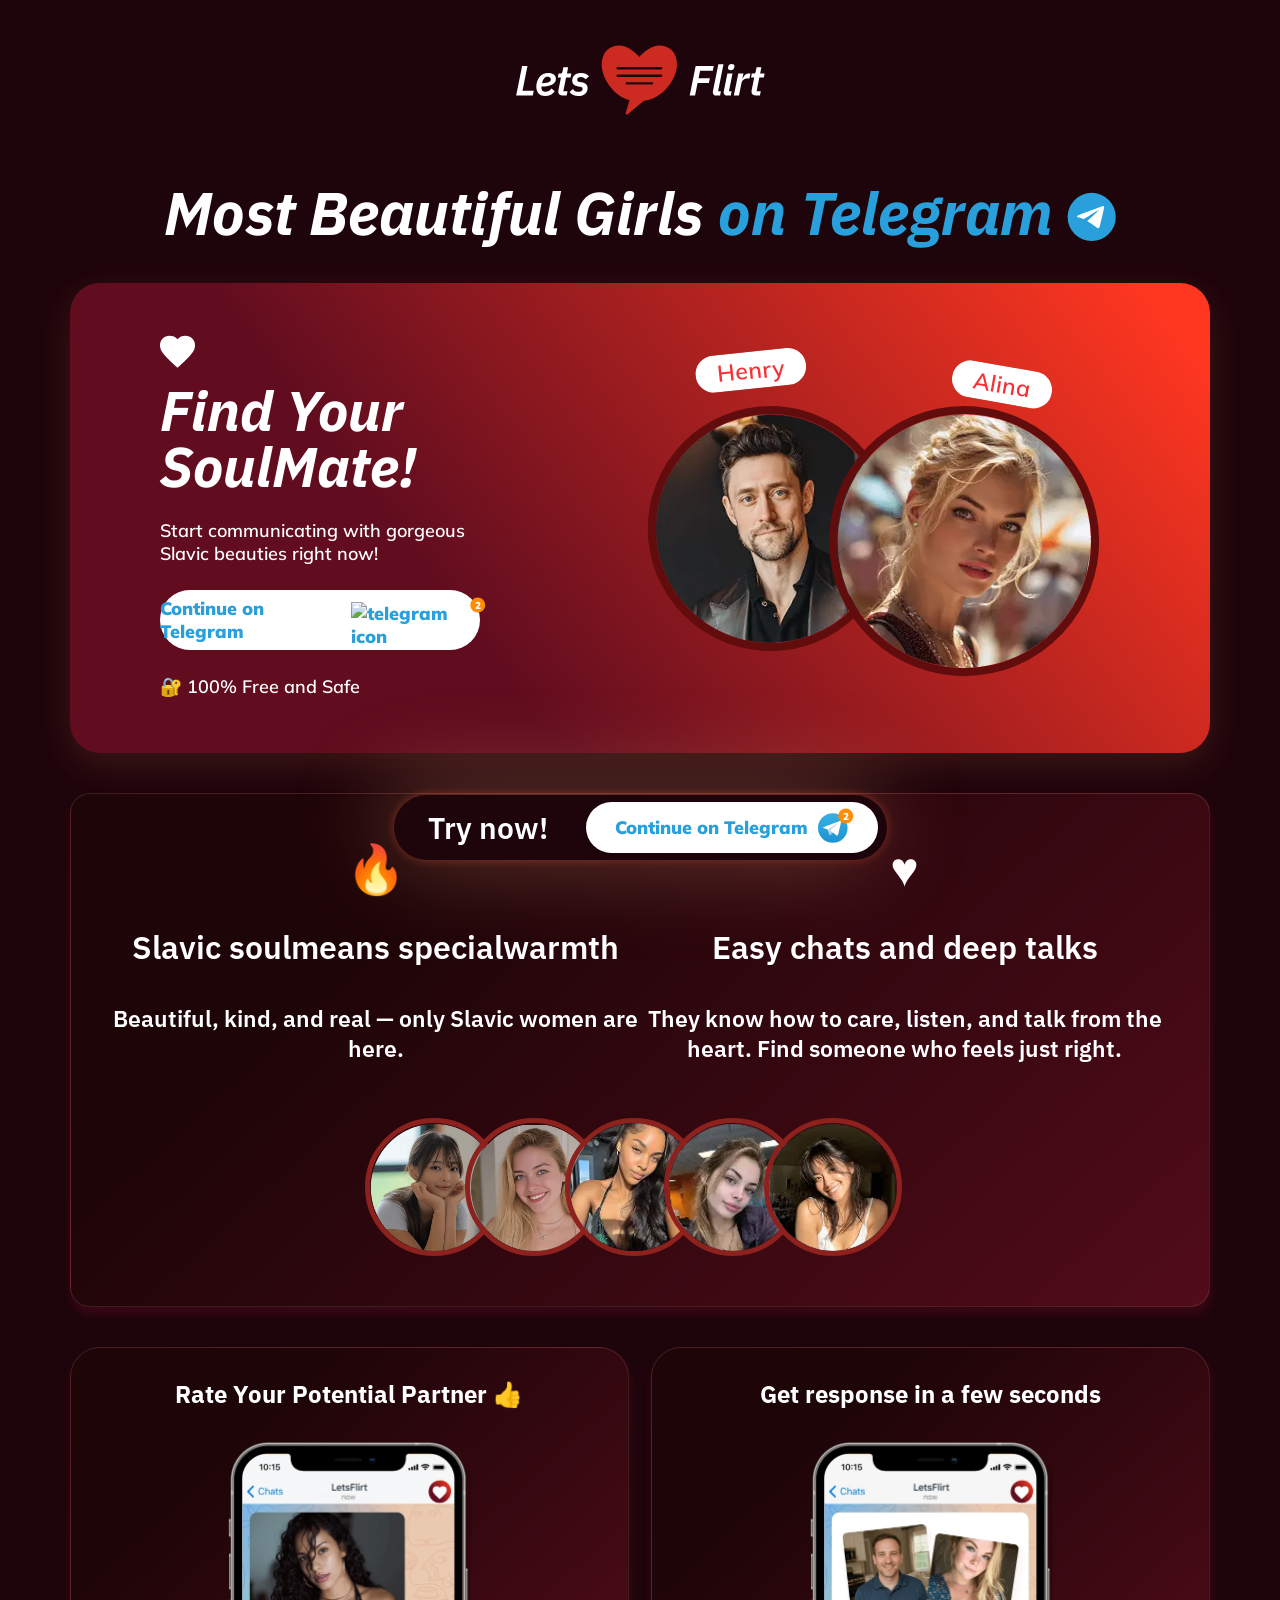
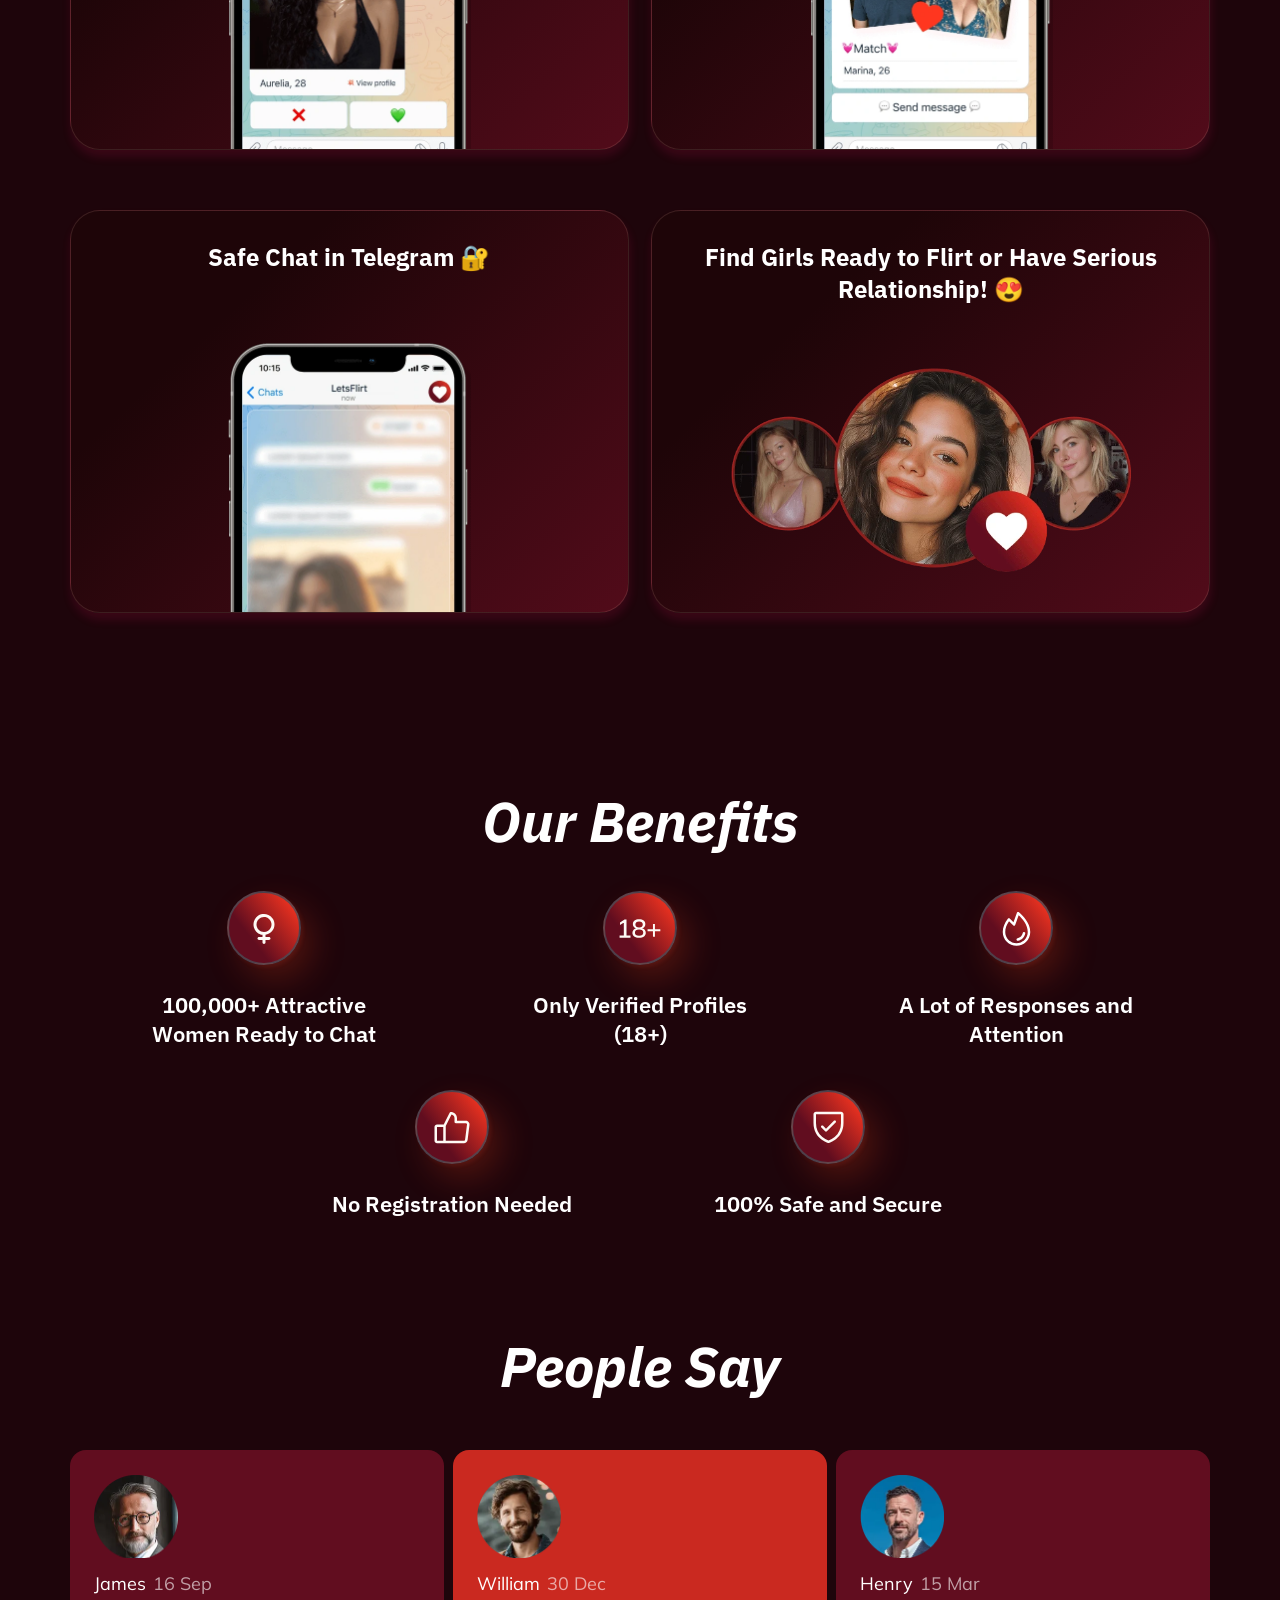
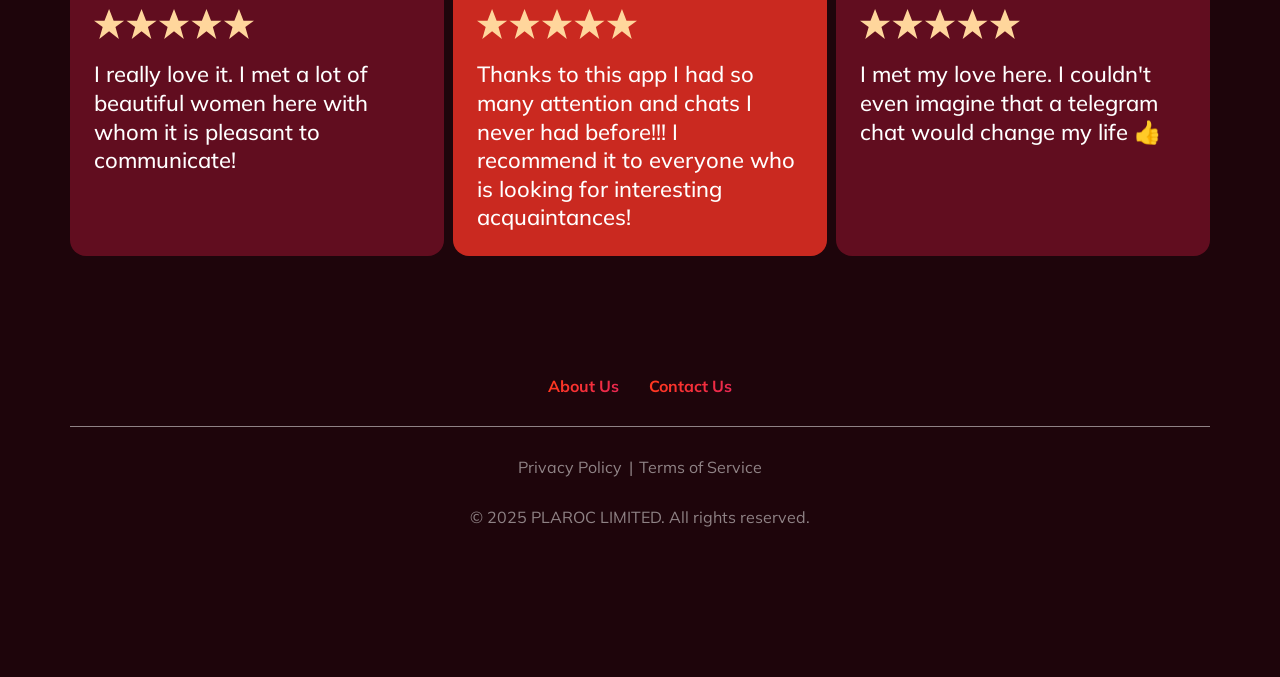
==== commit 5592baa3: "seo updates" ====
--- a/app/index.html
+++ b/app/index.html
@@ -20,8 +20,8 @@
 
 
 	<link rel="stylesheet" href="css/style.min.css">
-	<link rel="preload" as="image" href="img/photo1.png" />
-	<link rel="preload" as="image" href="img/photo2.png" />
+	<link rel="preload" as="image" href="img/photo1.webp" />
+	<link rel="preload" as="image" href="img/photo2.webp" />
 </head>
 <body>
 	<!-- start header -->
@@ -56,7 +56,7 @@
 								Henry
 							</div>
 							<img
-								 src="img/photo1.png" alt="flag" class="photo1 photo" loading="lazy">
+								 src="img/photo1.webp" alt="flag" class="photo1 photo" loading="lazy">
 	
 						</div>
 	
@@ -64,7 +64,7 @@
 							<div class="name-wrapper">
 								Alina
 							</div>
-							<img src="img/photo2-2.png" alt="photo" class="photo2 photo" loading="lazy">
+							<img src="img/photo2-2.webp" alt="photo" class="photo2 photo" loading="lazy">
 						</div>
 					</div>
 	
@@ -124,30 +124,22 @@
 	
 	
 						<div class="photo-l2"  >
-							<img  src="img/pl1.png" alt="James">
+							<img  src="img/pl1.webp" alt="James">
 						</div>
 						<div class="photo-l2" >
-							<img  src="img/pl2.png" alt="James">
+							<img  src="img/pl2.webp" alt="James">
 						</div>
 	
 						<div class="photo-l2"  >
-							<img  src="img/pl3.png" alt="James">
+							<img  src="img/pl3.webp" alt="James">
 						</div>
 						<div class="photo-l2"  >
-							<img  src="img/pl4.png" alt="James">
+							<img  src="img/pl4.webp" alt="James">
 						</div>
 						<div class="photo-l2"  >
-							<img  src="img/pl5.png" alt="James">
-						</div>
-	<!--					<img src="//d224c2dcr8pvve.cloudfront.net/static/latinoheart/img/pl1.png" alt="" class="photo-l" width="125" height="125">-->
-	
-	<!--					<img src="//d224c2dcr8pvve.cloudfront.net/static/latinoheart/img/pl2.png" alt="" class="photo-l" width="125" height="125">-->
-	
-	<!--					<img src="//d224c2dcr8pvve.cloudfront.net/static/latinoheart/img/pl3.png" alt="" class="photo-l" width="125" height="125">-->
-	
-	<!--					<img src="//d224c2dcr8pvve.cloudfront.net/static/latinoheart/img/pl4.png" alt="" class="photo-l" width="125" height="125">-->
-	
-	<!--					<img src="//d224c2dcr8pvve.cloudfront.net/static/latinoheart/img/pl5.png" alt="" class="photo-l" width="125" height="125">-->
+							<img  src="img/pl5.webp" alt="James">
+						</div>
+	
 					</div>
 	
 					<div class="text-image-section__item">
@@ -182,28 +174,28 @@
 							Rate Your Potential <br>
 							Partner 👍
 						</h3>
-						<img src="img/img1.png" alt="image" class="item__image" loading="lazy">
+						<img src="img/img1.webp" alt="image" class="item__image" loading="lazy">
 					</div>
 	
 					<div class="item">
 						<h3 class="h3">
 							Get response in a few seconds
 						</h3>
-						<img src="img/img2.png" alt="image" class="item__image" loading="lazy">
+						<img src="img/img2.webp" alt="image" class="item__image" loading="lazy">
 					</div>
 	
 					<div class="item">
 						<h3 class="h3">
 							Safe Chat in Telegram 🔐
 						</h3>
-						<img src="img/img3.png" alt="image" class="item__image item__image--lg" loading="lazy">
+						<img src="img/img3.webp" alt="image" class="item__image item__image--lg" loading="lazy">
 					</div>
 	
 					<div class="item item--lg">
 						<h3 class="h3">
 							Find Girls Ready to Flirt or Have Serious Relationship! 😍
 						</h3>
-						<img src="img/img4.png" alt="image" class="item__image item__image--lg" loading="lazy">
+						<img src="img/img4.webp" alt="image" class="item__image item__image--lg" loading="lazy">
 					</div>
 	
 				</div>
@@ -290,7 +282,7 @@
 	
 					<div class="review__item">
 						<div class="avatar">
-							<img src="img/r1.png" alt="James">
+							<img src="img/r1.webp" alt="James">
 						</div>
 	
 						<div class="review__author-wrapper">
@@ -316,7 +308,7 @@
 					<div class="review__item">
 	
 						<div class="avatar">
-							<img src="img/r2.png" alt="James">
+							<img src="img/r2.webp" alt="James">
 						</div>
 	
 						<div class="review__author-wrapper">
@@ -339,7 +331,7 @@
 	
 					<div class="review__item">
 						<div class="avatar">
-							<img src="img/r3.png" alt="James">
+							<img src="img/r3.webp" alt="James">
 						</div>
 	
 						<div class="review__author-wrapper">
--- a/app/css/style.min.css
+++ b/app/css/style.min.css
@@ -1 +1 @@
-body{font-family:"Mulish",sans-serif;font-size:4.29vw;color:#fff;font-weight:400;background:#1e050b;margin:0;padding:0}.body--secondary{background:#0e0b07}.container{width:91.957vw;margin-left:auto;margin-right:auto}.h1{text-align:center;font-size:9.7vw;font-style:italic;font-weight:700;line-height:1;margin-top:0;margin-bottom:0;font-family:"IBM Plex Sans",sans-serif}.h1 span{display:block;color:#29a0dc}h1{margin-top:0;margin-bottom:0}.h2{font-size:10.724vw;font-weight:700;font-style:italic;line-height:1;margin-top:0;margin-bottom:0;font-family:"IBM Plex Sans",sans-serif}p{font-size:4.826vw;font-weight:600;margin-top:0;margin-bottom:0}.button{background:#fff;display:-webkit-box;display:-ms-flexbox;display:flex;-webkit-box-align:center;-ms-flex-align:center;align-items:center;-webkit-box-pack:center;-ms-flex-pack:center;justify-content:center;width:74.531vw;height:13.673vw;margin-left:auto;margin-right:auto;border-radius:20vw;text-decoration:none;color:#29a0dc;font-weight:900;font-size:4.826vw;background:-webkit-gradient(linear, left top, left bottom, from(#6CC3FF), to(#0077B5));background:linear-gradient(to bottom, #6CC3FF, #0077B5);-webkit-box-shadow:0 4px 10px rgba(0,0,0,.2);box-shadow:0 4px 10px rgba(0,0,0,.2);color:#fff}.button__icon{margin-left:2vw;position:relative;top:.7vw}.button__icon img{width:8.043vw;height:8.043vw}.button__icon-num{position:absolute;top:0;right:0;background:#ff8c04;color:#fff;font-size:2.493vw;width:4.021vw;height:4.021vw;border-radius:50%;display:-webkit-box;display:-ms-flexbox;display:flex;-webkit-box-pack:center;-ms-flex-pack:center;justify-content:center;-webkit-box-align:center;-ms-flex-align:center;align-items:center;-webkit-transform:translateX(35%) translateY(-30%);-ms-transform:translateX(35%) translateY(-30%);transform:translateX(35%) translateY(-30%)}.h3{font-size:5.867vw;font-weight:800;text-align:center;margin-top:0;margin-bottom:0;font-family:"IBM Plex Sans",sans-serif}.button--white{background:#fff;color:#29a0dc;-webkit-box-shadow:none;box-shadow:none}.header{padding-top:7vw;padding-bottom:15.2vw}.logo{margin-left:auto;margin-right:auto;display:block;width:64vw}.logo img{width:100%}.main-screen__content{margin-top:27vw;border-radius:5.898vw;padding-bottom:6.971vw;text-align:center;padding-left:3.485vw;padding-right:3.485vw;background:linear-gradient(232.6deg, #FF3720 4.12%, #610D1F 66.97%);-webkit-box-shadow:0px 12px 34.2px rgba(191,93,66,.19);box-shadow:0px 12px 34.2px rgba(191,93,66,.19);border-radius:22px}.photos-row{display:-webkit-box;display:-ms-flexbox;display:flex;-webkit-box-pack:center;-ms-flex-pack:center;justify-content:center;position:relative;top:-6.667vw}.photo{-o-object-fit:cover;object-fit:cover;-o-object-position:center;object-position:center;border:1.771vw solid #610d0d;border-radius:50%}.photo1{width:39.142vw;height:39.142vw}.photo2{width:42.895vw;height:42.895vw}.photo-item--2{-webkit-transform:rotate(12.84deg) translateX(-8vw);-ms-transform:rotate(12.84deg) translateX(-8vw);transform:rotate(12.84deg) translateX(-8vw);position:relative}.photo-item--1{-webkit-transform:rotate(-6.72deg) translateX(8vw);-ms-transform:rotate(-6.72deg) translateX(8vw);transform:rotate(-6.72deg) translateX(8vw);position:relative}.photo-item--1 .name-wrapper{background:#f32e3e}.photo-item--2 .name-wrapper{background:#e4358d}.main-screen p{margin-top:4.29vw;margin-bottom:4.29vw}.main-screen__content-wrapper{margin-top:-5vw}.name-wrapper{position:absolute;top:0;left:50%;-webkit-transform:translateX(-53%) translateY(-150%);-ms-transform:translateX(-53%) translateY(-150%);transform:translateX(-53%) translateY(-150%);display:-webkit-box;display:-ms-flexbox;display:flex;white-space:nowrap;font-size:4.8vw;line-height:1;display:flex;-webkit-box-align:center;-ms-flex-align:center;align-items:center;padding-left:3vw;padding-right:3vw;padding-top:1vw;padding-bottom:1vw;border-radius:10vw}.name-wrapper img{width:4.8vw;height:auto;display:block;margin-left:1.333vw}.photo-item--2 .name-wrapper{background:#ff3620;-webkit-transform:translateX(-40%) translateY(-120%);-ms-transform:translateX(-40%) translateY(-120%);transform:translateX(-40%) translateY(-120%)}.items-section{padding-top:4.267vw;padding-bottom:10vw}.item{border-radius:5.333vw;margin-bottom:5.333vw;padding-top:6.667vw;padding-left:6.667vw;padding-right:6.667vw;border:1px solid rgba(240,182,169,.14);background:linear-gradient(137.55deg, #1E0508 27.03%, #610D1F 121.72%);-webkit-box-shadow:1px 7px 9.5px rgba(248,21,100,.13);box-shadow:1px 7px 9.5px rgba(248,21,100,.13)}.item__image{width:78vw;display:block;margin-left:auto;margin-right:auto;margin-top:3vw}.item--lg{padding-bottom:10.667vw}.item--lg .h3{margin-bottom:13.33vw}.button--orange{background:-webkit-gradient(linear, left top, left bottom, from(#EB7328), to(#940025));background:linear-gradient(#EB7328, #940025);color:#fff;width:100%}.benefits{text-align:center;padding-bottom:16vw}.benefits__icon-wrapper{width:16vw;height:16vw;border-radius:50%;display:-webkit-box;display:-ms-flexbox;display:flex;-webkit-box-pack:center;-ms-flex-pack:center;justify-content:center;-webkit-box-align:center;-ms-flex-align:center;align-items:center;margin-left:auto;margin-right:auto;margin-bottom:4.267vw;border:2px solid rgba(76,75,85,.8);background:linear-gradient(232.6deg, #FF3720 4.12%, #610D1F 66.97%),linear-gradient(135.19deg, #FF3720 15.85%, #EB2852 92.58%);-webkit-box-shadow:2px 2px 4px rgba(246,60,36,.13),12px 15px 34px rgba(247,71,32,.23);box-shadow:2px 2px 4px rgba(246,60,36,.13),12px 15px 34px rgba(247,71,32,.23)}.benefits__item{margin-top:8vw}.benefits__title{font-size:5.867vw;font-weight:600;font-family:"IBM Plex Sans",sans-serif}.review .h2{margin-bottom:8vw;text-align:center}.review__item{background:#610d1f;margin-top:1.867vw;border-radius:4.267vw;padding:8.533vw}.review__item:nth-child(even){background:#ca2920}.review__author-wrapper{display:-webkit-box;display:-ms-flexbox;display:flex;-webkit-box-align:center;-ms-flex-align:center;align-items:center}.review__author-wrapper img{width:14px;display:block;margin-right:2vw}.review__author{display:-webkit-box;display:-ms-flexbox;display:flex;-webkit-box-align:center;-ms-flex-align:center;align-items:center}.review__date{opacity:.6;margin-left:2vw}.review__text{font-size:5.867vw;margin-top:3vw;font-weight:500;line-height:1.3}.review__item-img{width:22.4vw;height:22.4vw}.stars-img{display:block;margin-top:1.87vw}.cta{text-align:center;padding-top:6.667vw}.cta .button{margin-top:6.4vw}.footer{padding-top:17.067vw;padding-bottom:25vw}.footer__link{display:block;text-decoration:none;text-align:center;padding-bottom:4.267vw;font-weight:700;background:linear-gradient(135.19deg, #FF3720 15.85%, #EB2852 92.58%);-webkit-background-clip:text;-webkit-text-fill-color:rgba(0,0,0,0);background-clip:text;text-fill-color:rgba(0,0,0,0)}.footer__bottom{display:-webkit-box;display:-ms-flexbox;display:flex;-webkit-box-align:center;-ms-flex-align:center;align-items:center;-webkit-box-pack:center;-ms-flex-pack:center;justify-content:center;opacity:.5;border-top:1px solid #fff;padding-top:7.2vw;margin-top:7.2vw;padding-bottom:4.27vw}.footer__bottom span{padding-left:.533vw;padding-right:.533vw}.footer__bottom-link{color:#fff;text-decoration:none}.footer__bottom-link:hover{color:#fff}.footer__copy{color:hsla(0,0%,100%,.5);text-align:center}.fixed-button-wrapper{position:fixed;bottom:0;left:0;width:100%;padding-bottom:2vw;z-index:99}.fixed-button-wrapper .button{width:100%}.get-vip .header{padding-bottom:29px;margin-bottom:37px;text-align:center;background:linear-gradient(232.6deg, #FF3720 4.12%, #610D1F 66.97%)}.get-vip .logo{display:block;margin-left:auto;margin-right:auto;text-decoration:none;width:100%;font-style:italic}.get-vip .logo img{width:55px}.get-vip .logo a{text-decoration:none;display:block}.get-vip h1{font-size:32px;color:#fff;text-decoration:none}.premium-wrapper h2{text-align:center;margin-top:0;margin-bottom:0;font-size:30px;font-weight:800;font-style:italic;line-height:1;margin-bottom:20px}.sub-title{text-align:center;font-size:18px;font-weight:600;margin-bottom:30px}.list-title{font-size:18px;font-weight:800;margin-bottom:16px}.premium__list{margin-left:0;padding-left:0;list-style:none;padding-bottom:120px}.premium__list li{font-size:18px;font-weight:600;padding-left:25px;padding-top:8px;padding-bottom:8px;position:relative}.premium__list li:before{content:"";position:absolute;top:12px;left:0;width:16px;height:16px;background-color:#e4354a;background-image:url("../img/tick.svg");background-repeat:no-repeat;background-position:center;border-radius:50%}.next-button-wrapper{position:fixed;bottom:32px;left:0;width:100%}.next-button-wrapper .button{width:91.467vw;border-radius:12px;background:linear-gradient(135.19deg, #E4358D 15.85%, #EB4528 92.58%),#e4354a;color:#fff;font-size:18px;height:82.8px}.next-button-wrapper .button a{color:#fff;text-decoration:none}.title-text{font-size:30px;line-height:1;font-weight:800;font-style:italic;margin-bottom:20px;display:block}.content__header-text{text-align:center;margin-left:auto;margin-right:auto}.content__header:nth-child(2){display:-webkit-box;display:-ms-flexbox;display:flex;-webkit-box-pack:center;-ms-flex-pack:center;justify-content:center}.content__header:nth-child(2) .content__header-text{background:#fff;color:#eb7328;font-size:18px;font-weight:900;padding:7px 16px;border-radius:30px;margin-bottom:30px}.content__header:nth-child(2) .content__header-text span{text-fill-color:rgba(0,0,0,0);background:linear-gradient(232.6deg, #FF3720 4.12%, #610D1F 66.97%);-webkit-background-clip:text;-webkit-text-fill-color:rgba(0,0,0,0);background-clip:text;text-fill-color:rgba(0,0,0,0)}.get-vip .item{background:#fff;border-radius:10px;padding:13px 16px;color:#0e0b07;position:relative;font-size:18px;font-weight:600;margin-bottom:28px}.get-vip .item .best-price{position:absolute;top:0;right:16px;background:#f16025;color:#fff;-webkit-transform:translateY(-50%);-ms-transform:translateY(-50%);transform:translateY(-50%);font-size:12px;font-weight:600;padding:5px 10px;padding-top:3px;padding-bottom:4px;border-radius:4px;line-height:1}.get-vip .item__footer{position:absolute;bottom:0;left:0;color:#fff;-webkit-transform:translateY(115%);-ms-transform:translateY(115%);transform:translateY(115%);font-size:12px}.get-vip .item__content-footer{display:-webkit-box;display:-ms-flexbox;display:flex;-webkit-box-pack:justify;-ms-flex-pack:justify;justify-content:space-between;margin-top:3px}.get-vip .items-list{margin-bottom:70px}.item__price{font-weight:700}.old-price{text-decoration:line-through}.get-vip .item.active{background:#fd3620;color:#fff}.get-vip .item.active .best-price{background:#fff;color:#f16025}.cancle-link{text-align:center;margin-left:auto;margin-right:auto;display:block;margin-top:23px;color:rgba(254,250,245,.5);font-weight:900;text-decoration:none}.payment-complete .premium__list{display:-webkit-box;display:-ms-flexbox;display:flex;-webkit-box-pack:justify;-ms-flex-pack:justify;justify-content:space-between;position:relative;padding-bottom:0}.payment-complete .premium__list li{padding:0;background:#fd3620;width:48%;text-align:center;-webkit-box-pack:center;-ms-flex-pack:center;justify-content:center;-webkit-box-align:center;-ms-flex-align:center;align-items:center;display:-webkit-box;display:-ms-flexbox;display:flex;height:143px;font-size:22px;font-weight:800;border-radius:8px}.payment-complete .premium__list li:before{display:none}.plus{width:40px;height:40px;background:#fff;border-radius:50%;position:absolute;top:50%;left:50%;-webkit-transform:translateY(-50%) translateX(-50%);-ms-transform:translateY(-50%) translateX(-50%);transform:translateY(-50%) translateX(-50%);z-index:2;color:#eb7328;display:-webkit-box;display:-ms-flexbox;display:flex;-webkit-box-pack:center;-ms-flex-pack:center;justify-content:center;-webkit-box-align:center;-ms-flex-align:center;align-items:center}.plus img{width:16px}.discount{display:-webkit-box;display:-ms-flexbox;display:flex;-webkit-box-pack:justify;-ms-flex-pack:justify;justify-content:space-between;-webkit-box-align:center;-ms-flex-align:center;align-items:center;width:100%;font-size:17px}.discount__value{display:-webkit-box;display:-ms-flexbox;display:flex;-webkit-box-align:center;-ms-flex-align:center;align-items:center;-webkit-box-pack:end;-ms-flex-pack:end;justify-content:flex-end;width:100%;font-size:18px}.discount__value .through{color:#fff;opacity:.5;text-decoration:line-through;margin-right:14px}.discount__value span{color:#eb7328}.title-m{text-align:center;font-size:18px;margin-bottom:23px}.terms-content{background:#fff;color:#000;font-size:16px;padding-top:60px;padding-bottom:80px}.terms-content p{font-size:16px;margin-bottom:15px}.get-vip .header{padding-top:var(--tg-content-safe-area-inset-top)}.get-vip .header.header--terms{margin-bottom:0}.sub-page__title{text-align:center;font-size:40px;font-weight:700;margin-bottom:30px}h3{font-size:26px}.agreement-btn{color:#fff;height:48px;margin-left:auto;margin-right:auto;width:200px;display:-webkit-box;display:-ms-flexbox;display:flex;-webkit-box-pack:center;-ms-flex-pack:center;justify-content:center;-webkit-box-align:center;-ms-flex-align:center;align-items:center;border-radius:50px;margin-top:50px;cursor:pointer;background:linear-gradient(232.6deg, #FF3720 4.12%, #610D1F 66.97%)}.agreement-btn.active{background:#1b8127}.agreement-btn.active:after{content:"✓";font-size:22px;font-weight:700;padding-left:15px}.cancle-link{font-size:18px}.next-button-wrapper .button a{width:100%;height:100%;display:-webkit-box;display:-ms-flexbox;display:flex;-webkit-box-pack:center;-ms-flex-pack:center;justify-content:center;-webkit-box-align:center;-ms-flex-align:center;align-items:center}.agreement-btn__wrapper{position:fixed;bottom:0;left:0;width:100%;padding-top:20px;padding-bottom:20px;background:-webkit-gradient(linear, left top, left bottom, from(rgba(255, 255, 255, 0.1)), to(white));background:linear-gradient(rgba(255, 255, 255, 0.1), white)}.benefits--secondary .benefits__icon-wrapper{background:linear-gradient(231.68deg, #940025 4.12%, #FF7700 66.97%);border:none;-webkit-box-shadow:2px 2px 4px rgba(246,60,36,.13),12px 15px 34px rgba(247,71,32,.23);box-shadow:2px 2px 4px rgba(246,60,36,.13),12px 15px 34px rgba(247,71,32,.23)}.review--secondary .review__item{background:#f16025}.review--secondary .review__item:nth-child(even){background:#ff3b25}.footer__menu--secondary{display:-webkit-box;display:-ms-flexbox;display:flex;-webkit-box-align:center;-ms-flex-align:center;align-items:center;-webkit-box-pack:center;-ms-flex-pack:center;justify-content:center}.footer__menu--secondary .footer__link{padding-bottom:0;color:#ffc079;background:linear-gradient(135.19deg, #FFC079 15.85%, #FFC079 92.58%);-webkit-background-clip:text;-webkit-text-fill-color:rgba(0,0,0,0);background-clip:text;text-fill-color:rgba(0,0,0,0)}.footer__menu--secondary .dot{width:2.5px;height:2.5px;background:#ffc079;border-radius:50%;display:block;margin-left:4.27vw;margin-right:4.27vw}.header--secondary{background:linear-gradient(135.19deg, #940025 15.85%, #EB7328 92.58%);border-bottom-right-radius:5.33vw;border-bottom-left-radius:5.33vw;padding-top:10.67vw;text-align:center}.logo--white{width:66.67vw}.header-secondary__content{margin-top:10.67vw;margin-bottom:9.07vw;display:-webkit-box;display:-ms-flexbox;display:flex;-webkit-box-pack:justify;-ms-flex-pack:justify;justify-content:space-between;height:37.6vw}.header-photo-item{width:20vw;height:20vw;background:#ff6f3f;padding:.8vw;border-radius:50%;display:-webkit-box;display:-ms-flexbox;display:flex;-webkit-box-pack:center;-ms-flex-pack:center;justify-content:center;-webkit-box-align:center;-ms-flex-align:center;align-items:center;-webkit-box-sizing:border-box;box-sizing:border-box;position:relative}.header-photo-item img{width:100%;height:100%;-o-object-fit:cover;object-fit:cover;-o-object-position:center;object-position:center;border-radius:50%}.header-photo-item:first-child,.header-photo-item:nth-child(2){display:none}.header-photo-item:nth-child(3){-ms-flex-item-align:center;align-self:center}.header-photo-item:nth-child(4){position:relative;top:9px}.header-photo-item:nth-child(5){-ms-flex-item-align:end;align-self:flex-end;width:28vw;height:28vw;padding:1.07vw;background:#ffb386}.header-photo-item:nth-child(6){-ms-flex-item-align:center;align-self:center}.header-photo-item:nth-child(7),.header-photo-item:nth-child(8){display:none}.header-photo-item__name{position:absolute;top:100%;left:50%;-webkit-transform:translateX(-50%) translateY(-80%);-ms-transform:translateX(-50%) translateY(-80%);transform:translateX(-50%) translateY(-80%);background:#fff;color:#940025;font-size:2.87vw;padding:.53vw 3.5vw;border-radius:10vw;font-weight:700}.header-photo-item__text{position:absolute;top:0;left:50%;-webkit-transform:translateX(-50%) translateY(-100%);-ms-transform:translateX(-50%) translateY(-100%);transform:translateX(-50%) translateY(-100%);min-width:26.67vw;height:8vw;font-size:3.2vw;background-image:url("../img/bable.svg");background-repeat:no-repeat;background-size:100%;color:#940025;font-weight:900;padding-top:.2vw}.button--secondary{margin-top:6.4vw}.header--secondary{padding-bottom:15vw}.users-list{display:-webkit-box;display:-ms-flexbox;display:flex;-webkit-box-align:center;-ms-flex-align:center;align-items:center;-webkit-box-pack:center;-ms-flex-pack:center;justify-content:center;margin-left:auto;margin-right:auto;-webkit-transform:translateY(-50%);-ms-transform:translateY(-50%);transform:translateY(-50%)}.user__item{width:13.5vw;height:13.5vw;min-width:12.53vw;margin-left:1vw;margin-right:1vw;background:#ffb963;border-radius:50%;-webkit-box-sizing:border-box;box-sizing:border-box;padding:2px;display:-webkit-box;display:-ms-flexbox;display:flex;-webkit-box-pack:center;-ms-flex-pack:center;justify-content:center;-webkit-box-align:center;-ms-flex-align:center;align-items:center;font-weight:700}.user__item img{width:100%;border:2px solid #fff;border-radius:50%;-webkit-box-sizing:border-box;box-sizing:border-box}.user__item--last{background:rgba(0,0,0,0);padding:.53vw;border:.53vw solid #ffb963}.user__item--last .user__item--content{width:100%;height:100%;background:#ffb963;border-radius:50%;display:-webkit-box;display:-ms-flexbox;display:flex;-webkit-box-pack:center;-ms-flex-pack:center;justify-content:center;-webkit-box-align:center;-ms-flex-align:center;align-items:center;font-size:3.48vw}.secondary-item{width:100%;height:90.4vw;position:relative;display:block;margin-bottom:4.27vw;padding:5.33vw 7.2vw;-webkit-box-sizing:border-box;box-sizing:border-box;display:-webkit-box;display:-ms-flexbox;display:flex;-webkit-box-align:end;-ms-flex-align:end;align-items:flex-end;text-decoration:none}.secondary-item .h3{position:relative;z-index:1;color:#fff;text-align:left;text-decoration:none}.secondary-item img{position:absolute;top:0;left:0;width:100%;height:100%;-o-object-fit:cover;object-fit:cover;-o-object-position:center;object-position:center}.items-section--secondary{padding-top:5vw}.fixed-button-wrapper .tg-blue,.fixed-title{display:none}.back-button{display:-webkit-box;display:-ms-flexbox;display:flex;-webkit-box-align:center;-ms-flex-align:center;align-items:center;margin-left:auto;margin-right:auto;border:1px solid hsla(0,0%,100%,.4);color:hsla(0,0%,100%,.9);text-decoration:none;padding:2.2vw 5.33vw;border-radius:10vw;font-size:4.8vw;line-height:1}.back-button img{width:2.17vw;display:inline-block;margin-right:3.88vw}.back-button__wrapper{display:-webkit-box;display:-ms-flexbox;display:flex;-webkit-box-pack:center;-ms-flex-pack:center;justify-content:center}.about__img-wrapper{border-radius:5.333vw;margin-bottom:6.4vw;margin-top:6.4vw;display:-webkit-box;display:-ms-flexbox;display:flex;-webkit-box-pack:center;-ms-flex-pack:center;justify-content:center;-webkit-box-align:end;-ms-flex-align:end;align-items:flex-end;padding-top:4vw;-webkit-box-shadow:1px 7px 9.5px rgba(248,21,100,.13);box-shadow:1px 7px 9.5px rgba(248,21,100,.13);border:1px solid #3e2a38;background:linear-gradient(137.55deg, #1E0508 27.03%, #610D1F 121.72%),linear-gradient(137.55deg, #191829 27.03%, #892237 121.72%);box-shadow:1px 7px 9.5px rgba(248,21,100,.13);border-radius:20px}.about__img{width:64.53vw;display:inline-block;margin-left:auto;margin-right:auto}.about{padding-top:32px}.about .h2{text-align:center;margin-bottom:16px}.about p{margin-bottom:2vw}.red{color:#ff3d52}.join-img{width:100%;margin-top:6.4vw;margin-bottom:6.4vw}.join-section{padding-top:12.8vw}.join-section .h2{text-align:center}.join-section .button--white{width:100%;margin-top:6.4vw}.contact-section p{text-align:center}.contact-section__title{font-size:5.87vw;text-align:center;font-weight:600;margin-bottom:10px}.contact-item{border-radius:5.33vw;display:-webkit-box;display:-ms-flexbox;display:flex;-webkit-box-align:center;-ms-flex-align:center;align-items:center;padding:6.4vw 5vw;border:1px solid #3e2a38;font-size:4.8vw;font-weight:800;color:#fff;font-weight:900;margin-bottom:4.27vw;background:linear-gradient(137.55deg, #1E0508 27.03%, #610D1F 121.72%);-webkit-box-shadow:1px 7px 9.5px rgba(248,21,100,.13);box-shadow:1px 7px 9.5px rgba(248,21,100,.13);border-radius:20px}.contact-item__icon{width:12.8vw;height:12.8vw;min-width:12.8vw;display:-webkit-box;display:-ms-flexbox;display:flex;-webkit-box-pack:center;-ms-flex-pack:center;justify-content:center;-webkit-box-align:center;-ms-flex-align:center;align-items:center;border-radius:50%;margin-right:16px;border:1px solid #3e2a38;background:linear-gradient(232.6deg, #FF3720 4.12%, #610D1F 66.97%);-webkit-box-shadow:1.6px 1.6px 3.2px rgba(246,60,36,.13),9.6px 12px 27.2px rgba(247,71,32,.23);box-shadow:1.6px 1.6px 3.2px rgba(246,60,36,.13),9.6px 12px 27.2px rgba(247,71,32,.23)}.contact-list{margin-bottom:10.67vw}.text-center{text-align:center}.orange{color:#ed7830}.mt-5{margin-bottom:6.4vw}.body--secondary .footer__menu{display:-webkit-box;display:-ms-flexbox;display:flex;-webkit-box-align:center;-ms-flex-align:center;align-items:center;-webkit-box-pack:center;-ms-flex-pack:center;justify-content:center}.body--secondary .footer a.footer__link{background:linear-gradient(135.19deg, #FFC079 15.85%, #FFC079 92.58%);-webkit-background-clip:text;-webkit-text-fill-color:rgba(0,0,0,0);background-clip:text;text-fill-color:rgba(0,0,0,0);padding-bottom:0}.body--secondary .footer-dot{width:.67vw;height:.67vw;border-radius:50%;background:rgba(255,192,121,.5);display:inline-block;margin-left:16px;margin-right:16px}.body--secondary .contact-item{background:linear-gradient(135.19deg, #940025 15.85%, #EB7328 92.58%),linear-gradient(137.55deg, #1D0A20 27.03%, #A62264 121.72%),linear-gradient(137.55deg, #191829 27.03%, #892237 121.72%);-webkit-box-shadow:1px 7px 9.5px rgba(248,21,100,.13);box-shadow:1px 7px 9.5px rgba(248,21,100,.13)}.body--secondary .contact-item__icon{background:#fff;border:none}.header-secondary__content{width:91.957vw;margin-left:auto;margin-right:auto}.header--secondary{position:relative}.header-bg{position:absolute;top:67vw;left:-19.9vw;width:34.67vw}.header-bg-2{width:23vw;position:absolute;top:55vw;right:-8vw}.main-screen p{font-size:4.267vw}.text-image-section{padding-top:4.267vw;padding-bottom:0vw}.text-image-section__content{padding:5.333vw 5vw 5vw;border-radius:5.333vw;border:1px solid rgba(240,182,169,.14);text-align:center;overflow:hidden;background:linear-gradient(137.55deg, #1E0508 27.03%, #610D1F 121.72%);-webkit-box-shadow:1px 7px 9.5px rgba(248,21,100,.13);box-shadow:1px 7px 9.5px rgba(248,21,100,.13)}.text-image__icon{font-size:48px;font-family:"IBM Plex Sans",sans-serif}.text-image-section__title{font-size:8.533vw;font-family:"IBM Plex Sans",sans-serif;font-weight:600;margin-bottom:5vw}.text-image-section__text{font-size:6.4vw;font-weight:600;font-family:"IBM Plex Sans",sans-serif}.photos-list{margin-top:11.733vw;margin-bottom:11.733vw;display:-webkit-box;display:-ms-flexbox;display:flex;-webkit-box-pack:center;-ms-flex-pack:center;justify-content:center}.photo-l{min-width:32vw;max-width:32vw;min-height:32vw;max-height:32vw;-o-object-fit:cover;object-fit:cover;-o-object-position:center;object-position:center;border-radius:50%;border:.8vw solid #8d211d;margin-left:-5vw}.photo-l:first-child{margin-left:0}.premium__list li:before{background-color:#fd3620}.next-button-wrapper .button a{border-radius:10px;background:linear-gradient(232.6deg, #FF3720 4.12%, #610D1F 66.97%)}.contact-item__icon{display:none}.contact-section .container p{margin-bottom:7vw;margin-top:7vw}.get-vip .logo{-webkit-transform:translateY(150%);-ms-transform:translateY(150%);transform:translateY(150%)}.get-vip .header{padding-bottom:100px}.avatar{width:22.4vw;height:22.4vw;margin-bottom:1.87vw}.avatar img{width:100%;height:100%;-o-object-fit:cover;object-fit:cover;-o-object-position:center;object-position:center}@media only screen and (max-width: 768px){.agreement-btn__wrapper .agreement-btn{width:90%}div.photo-l2{min-width:32vw;width:32vw;height:32vw;border-radius:50%;overflow:hidden;position:relative;border:.8vw solid #8d211d;margin-left:-8vw}div.photo-l2:first-child{margin-left:-1vw}div.photo-l2 img{width:100%;height:100%;min-height:100%;min-width:100%;-o-object-fit:cover;object-fit:cover;-o-object-position:center;object-position:center}}@media only screen and (min-width: 992px){.item--lg .h3{margin-bottom:0}.avatar{width:84px;height:84px;margin-bottom:0}div.photo-l2{min-width:10vw;width:10vw;height:10vw;border-radius:50%;overflow:hidden;position:relative;border:.4vw solid #8d211d;margin-left:-3vw}div.photo-l2:first-child{margin-left:-1vw}div.photo-l2 img{min-width:10vw;width:10vw;position:absolute;top:0;left:0;height:10vw;-o-object-fit:cover;object-fit:cover}.logo{width:250px}.fixed-button-wrapper{display:none}.header{padding-top:40px;padding-bottom:50px}.h1{font-size:60px}.h1 img{width:50px;position:relative;top:6px}.h2{font-size:56px}p{font-size:18px}.photos-row{top:0;width:50%}.main-screen__content{display:-webkit-box;display:-ms-flexbox;display:flex;-webkit-box-align:center;-ms-flex-align:center;align-items:center}.photo1{width:245px;height:245px}.photo2{width:270px;height:270px}.name-wrapper{font-size:23px;font-weight:600}.button{font-size:18px;width:320px;height:60px}.main-screen__content-wrapper{width:50%}.main-screen__content{margin-top:60px}.container{width:1140px;max-width:91.957vw}.main-screen__content-wrapper{margin-top:0}.main-screen__content{padding:30px}.name-wrapper{border:2px solid hsla(0,0%,100%,.3)}.button__icon img{width:30px;height:30px}.button__icon-num{font-size:10px;width:15px;height:15px}.main-screen p{margin-top:25px;margin-bottom:25px}.main-screen__content{border-radius:30px}.photo-item--1{-webkit-transform:translateX(13%) translateY(0) rotate(-6deg);-ms-transform:translateX(13%) translateY(0) rotate(-6deg);transform:translateX(13%) translateY(0) rotate(-6deg)}.photo-item--2{-webkit-transform:translateX(-13%) translateY(0) rotate(10deg);-ms-transform:translateX(-13%) translateY(0) rotate(10deg);transform:translateX(-13%) translateY(0) rotate(10deg)}.photo{border-width:8px;-webkit-box-sizing:border-box;box-sizing:border-box}.name-wrapper{padding:5px 20px}.name-wrapper img{width:20px;margin-left:5px}.photos-row{margin-top:60px;padding-right:50px}.main-screen__content-wrapper{width:350px;margin-left:auto;margin-right:auto;max-width:50%}.main-screen__content{margin-top:40px;-webkit-box-orient:horizontal;-webkit-box-direction:reverse;-ms-flex-direction:row-reverse;flex-direction:row-reverse}.button__icon{margin-left:10px;top:5px}.items-row{display:-webkit-box;display:-ms-flexbox;display:flex;-webkit-box-pack:justify;-ms-flex-pack:justify;justify-content:space-between;-ms-flex-wrap:wrap;flex-wrap:wrap}.items-row .item{width:49%;padding:30px;border-radius:30px;-webkit-box-sizing:border-box;box-sizing:border-box;margin-bottom:60px;padding-bottom:0;display:-webkit-box;display:-ms-flexbox;display:flex;-webkit-box-orient:vertical;-webkit-box-direction:normal;-ms-flex-direction:column;flex-direction:column;-webkit-box-pack:justify;-ms-flex-pack:justify;justify-content:space-between;overflow:hidden}.item__image{max-width:100%}.h3{font-size:24px}.items-section{padding-top:120px;padding-bottom:120px}.item__image{margin-top:24px}.item:nth-child(3) img{margin-bottom:0px;position:relative;top:38px}.item:nth-child(4){padding-bottom:40px;max-width:100%}.item:nth-child(4) img{width:400px;margin-left:auto;margin-right:auto}.benefits__list{display:-webkit-box;display:-ms-flexbox;display:flex;-ms-flex-wrap:wrap;flex-wrap:wrap;-webkit-box-pack:center;-ms-flex-pack:center;justify-content:center}.benefits__item{width:33%;margin-top:42px}.benefits__icon-wrapper{width:70px;height:70px;margin-bottom:25px}.benefits__title{font-size:22px}.benefits__icon-wrapper img{max-width:60%;max-height:60%}.benefits{padding-bottom:120px}.review .h2{margin-bottom:60px}.review__list{display:-webkit-box;display:-ms-flexbox;display:flex;-webkit-box-pack:justify;-ms-flex-pack:justify;justify-content:space-between}.review__item{width:32.8%;-webkit-box-sizing:border-box;box-sizing:border-box;padding:30px;border-radius:30px;margin-top:26px}.review__text{font-size:22px}.review__author-wrapper{font-size:18px;margin-top:14px}.review__text{margin-top:25px}.review .h2{margin-bottom:30px}.cta .button{margin-top:50px}.footer{padding-top:120px;font-size:16px}.footer__link{padding-bottom:0;margin-right:15px;margin-left:15px}.footer__menu{display:-webkit-box;display:-ms-flexbox;display:flex;-webkit-box-align:center;-ms-flex-align:center;align-items:center;-webkit-box-pack:center;-ms-flex-pack:center;justify-content:center}.footer__bottom{margin-top:30px;padding-top:30px;padding-bottom:30px}.footer__copy{text-align:center}.footer{padding-bottom:40px}.header--secondary{padding-top:30px}.header-secondary__content{margin-top:40px;margin-bottom:100px}.header-photo-item{width:12.15vw;min-width:12.15vw;height:12.15vw;padding:.56vw;margin:0 .6vw}.header-photo-item:first-child,.header-photo-item:nth-child(2){display:block;width:12.15vw;min-width:12.15vw;height:12.15vw}.header-photo-item:nth-child(3),.header-photo-item:nth-child(4){padding:.56vw;width:12.15vw;min-width:12.15vw;height:12.15vw}.header-photo-item:nth-child(5){width:17.92vw;min-width:17.92vw;height:17.92vw;padding:.63vw}.header-photo-item:nth-child(7),.header-photo-item:nth-child(8){display:block}.header-secondary__content{height:26vw;padding-top:2vw;padding-bottom:2vw}.header-photo-item__name{padding:5px 25px;font-size:20px}.header-photo-item__text{font-size:24px;min-width:215px;height:61px}.header-secondary__content{margin-top:90px;margin-bottom:80px}.button--secondary{margin-top:40px}.header--secondary{padding-bottom:115px}.user__item{width:100px;height:100px;min-width:100px}.user__item--last{padding:4px;border-width:4px}.user__item--last .user__item--content{font-size:22px}.user__item{padding:4px}.user__item img{border-width:4px}.secondary-items-list{display:-webkit-box;display:-ms-flexbox;display:flex;-webkit-box-pack:justify;-ms-flex-pack:justify;justify-content:space-between}.secondary-item{width:23%;height:300px;padding:10px 20px;-webkit-box-sizing:border-box;box-sizing:border-box;border-radius:15px;overflow:hidden}.items-section{padding-top:40px}.secondary-item{margin-bottom:50px}.secondary-item .h3{font-size:18px}.footer__menu--secondary .dot{margin-left:15px;margin-right:15px}.h1 span{display:inline-block}.main-screen__content-wrapper{text-align:left;margin-left:0}.main-screen__content-wrapper .button{margin-left:0}.main-screen .h2{font-size:56px}.main-screen__content{padding-left:90px}.photo-item--1 .name-wrapper,.photo-item--2 .name-wrapper{background:#fff;color:#f63036}.item__image{width:244px}.item .h3 br{display:none}.benefits__title{width:260px;margin-left:auto;margin-right:auto;max-width:100%}.review__item-img{width:84px;height:84px}.review__item{padding:24px;border-radius:16px;display:-webkit-box;display:-ms-flexbox;display:flex;-webkit-box-orient:vertical;-webkit-box-direction:normal;-ms-flex-direction:column;flex-direction:column;-webkit-box-align:start;-ms-flex-align:start;align-items:flex-start;-webkit-box-pack:start;-ms-flex-pack:start;justify-content:flex-start}.stars-img{margin-top:7px}.review__date{margin-left:7px}.review__text{margin-top:7px}.fixed-button-wrapper{display:block}.fixed-button-wrapper .container{-webkit-box-sizing:border-box;box-sizing:border-box;display:-webkit-box;display:-ms-flexbox;display:flex;-webkit-box-pack:justify;-ms-flex-pack:justify;justify-content:space-between;-webkit-box-align:center;-ms-flex-align:center;align-items:center;padding:7px 9px 7px 34px;width:493px;max-width:100%;background:#1e050b;color:#fff;border-radius:50px;font-size:30px;font-weight:600;-webkit-box-shadow:0px 0px 10px rgba(223,83,51,.43),-10px -5px 93.2px rgba(255,170,130,.37);box-shadow:0px 0px 10px rgba(223,83,51,.43),-10px -5px 93.2px rgba(255,170,130,.37)}.fixed-button-wrapper .container .button{width:292px;height:51px;margin-right:0;margin-left:0;background:#fff;color:#29a0dc}.fixed-title{font-size:30px;font-family:"IBM Plex Sans",sans-serif}.fixed-button-wrapper{padding-bottom:40px}.fixed-button-wrapper img{display:none}.fixed-button-wrapper .tg-blue{display:block}.fixed-button-wrapper .button__icon{top:0px}.footer{padding-bottom:150px}.fixed-title{display:block}.about .container{width:608px}.back-button{font-size:18px;padding:10px 21px}.back-button img{width:8.13px;margin-right:14.56px}.about__img-wrapper{margin-top:24px;margin-bottom:24px;border-radius:20px;padding-top:12px;border:1px solid #3e2a38}.about p{margin-bottom:5px}.about__img{width:244px}.join-section{padding-top:80px}.join-section .container{width:608px}.join-img{margin-top:42px;margin-bottom:24px}.join-section .button--white{margin-top:24px;width:292px}.contact-section__title{font-size:22px;margin-top:48px}.contact-item{font-size:18px;padding:24px;border-radius:20px;margin-bottom:16px}.contact-item__icon{width:48px;height:48px;min-width:48px}.contact-list{margin-bottom:48px}.mt-5{margin-bottom:42px}.body--secondary .footer-dot{width:2.5px;height:2.5px;margin-left:0px;margin-right:0px}.body--secondary .header--secondary .header-secondary__content{overflow:hidden;width:100%;-webkit-box-sizing:border-box;box-sizing:border-box;-webkit-box-pack:center;-ms-flex-pack:center;justify-content:center}.header-bg{width:386px;left:0;top:auto;bottom:0}.header--secondary{overflow:hidden}.header-bg-2{top:150px;right:-25px;width:300px}.secondary-item{width:49%;margin-bottom:20px}.secondary-items-list{-ms-flex-wrap:wrap;flex-wrap:wrap}.items-section--secondary .button{margin-top:40px}.main-screen p{font-size:18px}.text-image-section__title{font-size:32px}.text-image-section__title br{display:none}.text-image-section__text{font-size:23px;margin-left:auto;margin-right:auto}.photo-l{width:120px;height:120px;border-width:3px;margin-left:-20px}.text-image-section__content{display:-webkit-box;display:-ms-flexbox;display:flex;-ms-flex-wrap:wrap;flex-wrap:wrap}.text-image-section__item{width:50%}.text-image-section__item:first-child{-webkit-box-ordinal-group:2;-ms-flex-order:1;order:1}.text-image-section__item:last-child{-webkit-box-ordinal-group:3;-ms-flex-order:2;order:2}.photos-list{-webkit-box-ordinal-group:4;-ms-flex-order:3;order:3;margin-left:auto;margin-right:auto;margin-top:55px;margin-bottom:0}.text-image-section__content{border-radius:20px;padding:50px 40px}.text-image__icon{line-height:1;margin-bottom:34px}.text-image-section__title{margin-bottom:35px}.text-image-section{padding-top:40px}.stars-img{width:160px;margin-bottom:14px;margin-top:14px}.contact-item__icon{display:-webkit-box;display:-ms-flexbox;display:flex}.main-screen .h1 br{display:none}.contact-section .container p{margin-bottom:0px;margin-top:30px}}.premium-wrapper .sub-title{text-align:center;font-weight:800}.get-vip-photos{display:-webkit-box;display:-ms-flexbox;display:flex;-webkit-box-align:center;-ms-flex-align:center;align-items:center;-webkit-box-pack:center;-ms-flex-pack:center;justify-content:center;margin-bottom:12px;margin-top:10px}.get-vip-photos .get-vip-photo__item{-o-object-fit:cover;object-fit:cover;-o-object-position:center;object-position:center;border-radius:50%;overflow:hidden}.get-vip-photos .get-vip-photo__item:first-child{width:100px;height:100px;z-index:5}.get-vip-photos .get-vip-photo__item:nth-child(2){width:66px;height:66px;margin-left:-15px;z-index:4}.get-vip-photos .get-vip-photo__item:nth-child(2) img{-webkit-filter:blur(3px);filter:blur(3px)}.get-vip-photos .get-vip-photo__item:nth-child(3){width:66px;height:66px;margin-left:-15px;z-index:3}.get-vip-photos .get-vip-photo__item:nth-child(3) img{-webkit-filter:blur(3px);filter:blur(3px)}.get-vip-photos .get-vip-photo__item:nth-child(4){width:66px;height:66px;margin-left:-15px}.get-vip-photos .get-vip-photo__item:nth-child(4) img{-webkit-filter:blur(3px);filter:blur(3px)}+body{font-family:"Mulish",sans-serif;font-size:4.29vw;color:#fff;font-weight:400;background:#1e050b;margin:0;padding:0}.body--secondary{background:#0e0b07}.container{width:91.957vw;margin-left:auto;margin-right:auto}.h1{text-align:center;font-size:9.7vw;font-style:italic;font-weight:700;line-height:1;margin-top:0;margin-bottom:0;font-family:"IBM Plex Sans",sans-serif}.h1 span{display:block;color:#29a0dc}h1{margin-top:0;margin-bottom:0}.h2{font-size:10.724vw;font-weight:700;font-style:italic;line-height:1;margin-top:0;margin-bottom:0;font-family:"IBM Plex Sans",sans-serif}p{font-size:4.826vw;font-weight:600;margin-top:0;margin-bottom:0}.button{background:#fff;display:-webkit-box;display:-ms-flexbox;display:flex;-webkit-box-align:center;-ms-flex-align:center;align-items:center;-webkit-box-pack:center;-ms-flex-pack:center;justify-content:center;width:74.531vw;height:13.673vw;margin-left:auto;margin-right:auto;border-radius:20vw;text-decoration:none;color:#29a0dc;font-weight:900;font-size:4.826vw;background:-webkit-gradient(linear, left top, left bottom, from(#6CC3FF), to(#0077B5));background:linear-gradient(to bottom, #6CC3FF, #0077B5);-webkit-box-shadow:0 4px 10px rgba(0,0,0,.2);box-shadow:0 4px 10px rgba(0,0,0,.2);color:#fff}.button__icon{margin-left:2vw;position:relative;top:.7vw}.button__icon img{width:8.043vw;height:8.043vw}.button__icon-num{position:absolute;top:0;right:0;background:#ff8c04;color:#fff;font-size:2.493vw;width:4.021vw;height:4.021vw;border-radius:50%;display:-webkit-box;display:-ms-flexbox;display:flex;-webkit-box-pack:center;-ms-flex-pack:center;justify-content:center;-webkit-box-align:center;-ms-flex-align:center;align-items:center;-webkit-transform:translateX(35%) translateY(-30%);-ms-transform:translateX(35%) translateY(-30%);transform:translateX(35%) translateY(-30%)}.h3{font-size:5.867vw;font-weight:800;text-align:center;margin-top:0;margin-bottom:0;font-family:"IBM Plex Sans",sans-serif}.button--white{background:#fff;color:#29a0dc;-webkit-box-shadow:none;box-shadow:none}.header{padding-top:7vw;padding-bottom:15.2vw}.logo{margin-left:auto;margin-right:auto;display:block;width:64vw}.logo img{width:100%}.main-screen__content{margin-top:27vw;border-radius:5.898vw;padding-bottom:6.971vw;text-align:center;padding-left:3.485vw;padding-right:3.485vw;background:linear-gradient(232.6deg, #FF3720 4.12%, #610D1F 66.97%);-webkit-box-shadow:0px 12px 34.2px rgba(191,93,66,.19);box-shadow:0px 12px 34.2px rgba(191,93,66,.19);border-radius:22px}.photos-row{display:-webkit-box;display:-ms-flexbox;display:flex;-webkit-box-pack:center;-ms-flex-pack:center;justify-content:center;position:relative;top:-6.667vw}.photo{-o-object-fit:cover;object-fit:cover;-o-object-position:center;object-position:center;border:1.771vw solid #610d0d;border-radius:50%}.photo1{width:39.142vw;height:39.142vw}.photo2{width:42.895vw;height:42.895vw}.photo-item--2{-webkit-transform:rotate(12.84deg) translateX(-8vw);-ms-transform:rotate(12.84deg) translateX(-8vw);transform:rotate(12.84deg) translateX(-8vw);position:relative}.photo-item--1{-webkit-transform:rotate(-6.72deg) translateX(8vw);-ms-transform:rotate(-6.72deg) translateX(8vw);transform:rotate(-6.72deg) translateX(8vw);position:relative}.photo-item--1 .name-wrapper{background:#f32e3e}.photo-item--2 .name-wrapper{background:#e4358d}.main-screen p{margin-top:4.29vw;margin-bottom:4.29vw}.main-screen__content-wrapper{margin-top:-5vw}.name-wrapper{position:absolute;top:0;left:50%;-webkit-transform:translateX(-53%) translateY(-150%);-ms-transform:translateX(-53%) translateY(-150%);transform:translateX(-53%) translateY(-150%);display:-webkit-box;display:-ms-flexbox;display:flex;white-space:nowrap;font-size:4.8vw;line-height:1;display:flex;-webkit-box-align:center;-ms-flex-align:center;align-items:center;padding-left:3vw;padding-right:3vw;padding-top:1vw;padding-bottom:1vw;border-radius:10vw}.name-wrapper img{width:4.8vw;height:auto;display:block;margin-left:1.333vw}.photo-item--2 .name-wrapper{background:#ff3620;-webkit-transform:translateX(-40%) translateY(-120%);-ms-transform:translateX(-40%) translateY(-120%);transform:translateX(-40%) translateY(-120%)}.items-section{padding-top:4.267vw;padding-bottom:10vw}.item{border-radius:5.333vw;margin-bottom:5.333vw;padding-top:6.667vw;padding-left:6.667vw;padding-right:6.667vw;border:1px solid rgba(240,182,169,.14);background:linear-gradient(137.55deg, #1E0508 27.03%, #610D1F 121.72%);-webkit-box-shadow:1px 7px 9.5px rgba(248,21,100,.13);box-shadow:1px 7px 9.5px rgba(248,21,100,.13)}.item__image{width:78vw;display:block;margin-left:auto;margin-right:auto;margin-top:3vw}.item--lg{padding-bottom:10.667vw}.item--lg .h3{margin-bottom:13.33vw}.button--orange{background:-webkit-gradient(linear, left top, left bottom, from(#EB7328), to(#940025));background:linear-gradient(#EB7328, #940025);color:#fff;width:100%}.benefits{text-align:center;padding-bottom:16vw}.benefits__icon-wrapper{width:16vw;height:16vw;border-radius:50%;display:-webkit-box;display:-ms-flexbox;display:flex;-webkit-box-pack:center;-ms-flex-pack:center;justify-content:center;-webkit-box-align:center;-ms-flex-align:center;align-items:center;margin-left:auto;margin-right:auto;margin-bottom:4.267vw;border:2px solid rgba(76,75,85,.8);background:linear-gradient(232.6deg, #FF3720 4.12%, #610D1F 66.97%),linear-gradient(135.19deg, #FF3720 15.85%, #EB2852 92.58%);-webkit-box-shadow:2px 2px 4px rgba(246,60,36,.13),12px 15px 34px rgba(247,71,32,.23);box-shadow:2px 2px 4px rgba(246,60,36,.13),12px 15px 34px rgba(247,71,32,.23)}.benefits__item{margin-top:8vw}.benefits__title{font-size:5.867vw;font-weight:600;font-family:"IBM Plex Sans",sans-serif}.review .h2{margin-bottom:8vw;text-align:center}.review__item{background:#610d1f;margin-top:1.867vw;border-radius:4.267vw;padding:8.533vw}.review__item:nth-child(even){background:#ca2920}.review__author-wrapper{display:-webkit-box;display:-ms-flexbox;display:flex;-webkit-box-align:center;-ms-flex-align:center;align-items:center}.review__author-wrapper img{width:14px;display:block;margin-right:2vw}.review__author{display:-webkit-box;display:-ms-flexbox;display:flex;-webkit-box-align:center;-ms-flex-align:center;align-items:center}.review__date{opacity:.6;margin-left:2vw}.review__text{font-size:5.867vw;margin-top:3vw;font-weight:500;line-height:1.3}.review__item-img{width:22.4vw;height:22.4vw}.stars-img{display:block;margin-top:1.87vw}.cta{text-align:center;padding-top:6.667vw}.cta .button{margin-top:6.4vw}.footer{padding-top:17.067vw;padding-bottom:25vw}.footer__link{display:block;text-decoration:none;text-align:center;padding-bottom:4.267vw;font-weight:700;background:linear-gradient(135.19deg, #FF3720 15.85%, #EB2852 92.58%);-webkit-background-clip:text;-webkit-text-fill-color:rgba(0,0,0,0);background-clip:text;text-fill-color:rgba(0,0,0,0)}.footer__bottom{display:-webkit-box;display:-ms-flexbox;display:flex;-webkit-box-align:center;-ms-flex-align:center;align-items:center;-webkit-box-pack:center;-ms-flex-pack:center;justify-content:center;opacity:.5;border-top:1px solid #fff;padding-top:7.2vw;margin-top:7.2vw;padding-bottom:4.27vw}.footer__bottom span{padding-left:.533vw;padding-right:.533vw}.footer__bottom-link{color:#fff;text-decoration:none}.footer__bottom-link:hover{color:#fff}.footer__copy{color:hsla(0,0%,100%,.5);text-align:center}.fixed-button-wrapper{position:fixed;bottom:0;left:0;width:100%;padding-bottom:2vw;z-index:99}.fixed-button-wrapper .button{width:100%}.get-vip .header{padding-bottom:29px;margin-bottom:37px;text-align:center;background:linear-gradient(232.6deg, #FF3720 4.12%, #610D1F 66.97%)}.get-vip .logo{display:block;margin-left:auto;margin-right:auto;text-decoration:none;width:100%;font-style:italic}.get-vip .logo img{width:55px}.get-vip .logo a{text-decoration:none;display:block}.get-vip h1{font-size:32px;color:#fff;text-decoration:none}.premium-wrapper h2{text-align:center;margin-top:0;margin-bottom:0;font-size:30px;font-weight:800;font-style:italic;line-height:1;margin-bottom:20px}.sub-title{text-align:center;font-size:18px;font-weight:600;margin-bottom:30px}.list-title{font-size:18px;font-weight:800;margin-bottom:16px}.premium__list{margin-left:0;padding-left:0;list-style:none;padding-bottom:120px}.premium__list li{font-size:18px;font-weight:600;padding-left:25px;padding-top:8px;padding-bottom:8px;position:relative}.premium__list li:before{content:"";position:absolute;top:12px;left:0;width:16px;height:16px;background-color:#e4354a;background-image:url("../img/tick.svg");background-repeat:no-repeat;background-position:center;border-radius:50%}.next-button-wrapper{position:fixed;bottom:32px;left:0;width:100%}.next-button-wrapper .button{width:91.467vw;border-radius:12px;background:linear-gradient(135.19deg, #E4358D 15.85%, #EB4528 92.58%),#e4354a;color:#fff;font-size:18px;height:82.8px}.next-button-wrapper .button a{color:#fff;text-decoration:none}.title-text{font-size:30px;line-height:1;font-weight:800;font-style:italic;margin-bottom:20px;display:block}.content__header-text{text-align:center;margin-left:auto;margin-right:auto}.content__header:nth-child(2){display:-webkit-box;display:-ms-flexbox;display:flex;-webkit-box-pack:center;-ms-flex-pack:center;justify-content:center}.content__header:nth-child(2) .content__header-text{background:#fff;color:#eb7328;font-size:18px;font-weight:900;padding:7px 16px;border-radius:30px;margin-bottom:30px}.content__header:nth-child(2) .content__header-text span{text-fill-color:rgba(0,0,0,0);background:linear-gradient(232.6deg, #FF3720 4.12%, #610D1F 66.97%);-webkit-background-clip:text;-webkit-text-fill-color:rgba(0,0,0,0);background-clip:text;text-fill-color:rgba(0,0,0,0)}.get-vip .item{background:#fff;border-radius:10px;padding:13px 16px;color:#0e0b07;position:relative;font-size:18px;font-weight:600;margin-bottom:28px}.get-vip .item .best-price{position:absolute;top:0;right:16px;background:#f16025;color:#fff;-webkit-transform:translateY(-50%);-ms-transform:translateY(-50%);transform:translateY(-50%);font-size:12px;font-weight:600;padding:5px 10px;padding-top:3px;padding-bottom:4px;border-radius:4px;line-height:1}.get-vip .item__footer{position:absolute;bottom:0;left:0;color:#fff;-webkit-transform:translateY(115%);-ms-transform:translateY(115%);transform:translateY(115%);font-size:12px}.get-vip .item__content-footer{display:-webkit-box;display:-ms-flexbox;display:flex;-webkit-box-pack:justify;-ms-flex-pack:justify;justify-content:space-between;margin-top:3px}.get-vip .items-list{margin-bottom:70px}.item__price{font-weight:700}.old-price{text-decoration:line-through}.get-vip .item.active{background:#fd3620;color:#fff}.get-vip .item.active .best-price{background:#fff;color:#f16025}.cancle-link{text-align:center;margin-left:auto;margin-right:auto;display:block;margin-top:23px;color:rgba(254,250,245,.5);font-weight:900;text-decoration:none}.payment-complete .premium__list{display:-webkit-box;display:-ms-flexbox;display:flex;-webkit-box-pack:justify;-ms-flex-pack:justify;justify-content:space-between;position:relative;padding-bottom:0}.payment-complete .premium__list li{padding:0;background:#fd3620;width:48%;text-align:center;-webkit-box-pack:center;-ms-flex-pack:center;justify-content:center;-webkit-box-align:center;-ms-flex-align:center;align-items:center;display:-webkit-box;display:-ms-flexbox;display:flex;height:143px;font-size:22px;font-weight:800;border-radius:8px}.payment-complete .premium__list li:before{display:none}.plus{width:40px;height:40px;background:#fff;border-radius:50%;position:absolute;top:50%;left:50%;-webkit-transform:translateY(-50%) translateX(-50%);-ms-transform:translateY(-50%) translateX(-50%);transform:translateY(-50%) translateX(-50%);z-index:2;color:#eb7328;display:-webkit-box;display:-ms-flexbox;display:flex;-webkit-box-pack:center;-ms-flex-pack:center;justify-content:center;-webkit-box-align:center;-ms-flex-align:center;align-items:center}.plus img{width:16px}.discount{display:-webkit-box;display:-ms-flexbox;display:flex;-webkit-box-pack:justify;-ms-flex-pack:justify;justify-content:space-between;-webkit-box-align:center;-ms-flex-align:center;align-items:center;width:100%;font-size:17px}.discount__value{display:-webkit-box;display:-ms-flexbox;display:flex;-webkit-box-align:center;-ms-flex-align:center;align-items:center;-webkit-box-pack:end;-ms-flex-pack:end;justify-content:flex-end;width:100%;font-size:18px}.discount__value .through{color:#fff;opacity:.5;text-decoration:line-through;margin-right:14px}.discount__value span{color:#eb7328}.title-m{text-align:center;font-size:18px;margin-bottom:23px}.terms-content{background:#fff;color:#000;font-size:16px;padding-top:60px;padding-bottom:80px}.terms-content p{font-size:16px;margin-bottom:15px}.get-vip .header{padding-top:var(--tg-content-safe-area-inset-top)}.get-vip .header.header--terms{margin-bottom:0}.sub-page__title{text-align:center;font-size:40px;font-weight:700;margin-bottom:30px}h3{font-size:26px}.agreement-btn{color:#fff;height:48px;margin-left:auto;margin-right:auto;width:200px;display:-webkit-box;display:-ms-flexbox;display:flex;-webkit-box-pack:center;-ms-flex-pack:center;justify-content:center;-webkit-box-align:center;-ms-flex-align:center;align-items:center;border-radius:50px;margin-top:50px;cursor:pointer;background:linear-gradient(232.6deg, #FF3720 4.12%, #610D1F 66.97%)}.agreement-btn.active{background:#1b8127}.agreement-btn.active:after{content:"✓";font-size:22px;font-weight:700;padding-left:15px}.cancle-link{font-size:18px}.next-button-wrapper .button a{width:100%;height:100%;display:-webkit-box;display:-ms-flexbox;display:flex;-webkit-box-pack:center;-ms-flex-pack:center;justify-content:center;-webkit-box-align:center;-ms-flex-align:center;align-items:center}.agreement-btn__wrapper{position:fixed;bottom:0;left:0;width:100%;padding-top:20px;padding-bottom:20px;background:-webkit-gradient(linear, left top, left bottom, from(rgba(255, 255, 255, 0.1)), to(white));background:linear-gradient(rgba(255, 255, 255, 0.1), white)}.benefits--secondary .benefits__icon-wrapper{background:linear-gradient(231.68deg, #940025 4.12%, #FF7700 66.97%);border:none;-webkit-box-shadow:2px 2px 4px rgba(246,60,36,.13),12px 15px 34px rgba(247,71,32,.23);box-shadow:2px 2px 4px rgba(246,60,36,.13),12px 15px 34px rgba(247,71,32,.23)}.review--secondary .review__item{background:#f16025}.review--secondary .review__item:nth-child(even){background:#ff3b25}.footer__menu--secondary{display:-webkit-box;display:-ms-flexbox;display:flex;-webkit-box-align:center;-ms-flex-align:center;align-items:center;-webkit-box-pack:center;-ms-flex-pack:center;justify-content:center}.footer__menu--secondary .footer__link{padding-bottom:0;color:#ffc079;background:linear-gradient(135.19deg, #FFC079 15.85%, #FFC079 92.58%);-webkit-background-clip:text;-webkit-text-fill-color:rgba(0,0,0,0);background-clip:text;text-fill-color:rgba(0,0,0,0)}.footer__menu--secondary .dot{width:2.5px;height:2.5px;background:#ffc079;border-radius:50%;display:block;margin-left:4.27vw;margin-right:4.27vw}.header--secondary{background:linear-gradient(135.19deg, #940025 15.85%, #EB7328 92.58%);border-bottom-right-radius:5.33vw;border-bottom-left-radius:5.33vw;padding-top:10.67vw;text-align:center}.logo--white{width:66.67vw}.header-secondary__content{margin-top:10.67vw;margin-bottom:9.07vw;display:-webkit-box;display:-ms-flexbox;display:flex;-webkit-box-pack:justify;-ms-flex-pack:justify;justify-content:space-between;height:37.6vw}.header-photo-item{width:20vw;height:20vw;background:#ff6f3f;padding:.8vw;border-radius:50%;display:-webkit-box;display:-ms-flexbox;display:flex;-webkit-box-pack:center;-ms-flex-pack:center;justify-content:center;-webkit-box-align:center;-ms-flex-align:center;align-items:center;-webkit-box-sizing:border-box;box-sizing:border-box;position:relative}.header-photo-item img{width:100%;height:100%;-o-object-fit:cover;object-fit:cover;-o-object-position:center;object-position:center;border-radius:50%}.header-photo-item:first-child,.header-photo-item:nth-child(2){display:none}.header-photo-item:nth-child(3){-ms-flex-item-align:center;align-self:center}.header-photo-item:nth-child(4){position:relative;top:9px}.header-photo-item:nth-child(5){-ms-flex-item-align:end;align-self:flex-end;width:28vw;height:28vw;padding:1.07vw;background:#ffb386}.header-photo-item:nth-child(6){-ms-flex-item-align:center;align-self:center}.header-photo-item:nth-child(7),.header-photo-item:nth-child(8){display:none}.header-photo-item__name{position:absolute;top:100%;left:50%;-webkit-transform:translateX(-50%) translateY(-80%);-ms-transform:translateX(-50%) translateY(-80%);transform:translateX(-50%) translateY(-80%);background:#fff;color:#940025;font-size:2.87vw;padding:.53vw 3.5vw;border-radius:10vw;font-weight:700}.header-photo-item__text{position:absolute;top:0;left:50%;-webkit-transform:translateX(-50%) translateY(-100%);-ms-transform:translateX(-50%) translateY(-100%);transform:translateX(-50%) translateY(-100%);min-width:26.67vw;height:8vw;font-size:3.2vw;background-image:url("../img/bable.svg");background-repeat:no-repeat;background-size:100%;color:#940025;font-weight:900;padding-top:.2vw}.button--secondary{margin-top:6.4vw}.header--secondary{padding-bottom:15vw}.users-list{display:-webkit-box;display:-ms-flexbox;display:flex;-webkit-box-align:center;-ms-flex-align:center;align-items:center;-webkit-box-pack:center;-ms-flex-pack:center;justify-content:center;margin-left:auto;margin-right:auto;-webkit-transform:translateY(-50%);-ms-transform:translateY(-50%);transform:translateY(-50%)}.user__item{width:13.5vw;height:13.5vw;min-width:12.53vw;margin-left:1vw;margin-right:1vw;background:#ffb963;border-radius:50%;-webkit-box-sizing:border-box;box-sizing:border-box;padding:2px;display:-webkit-box;display:-ms-flexbox;display:flex;-webkit-box-pack:center;-ms-flex-pack:center;justify-content:center;-webkit-box-align:center;-ms-flex-align:center;align-items:center;font-weight:700}.user__item img{width:100%;border:2px solid #fff;border-radius:50%;-webkit-box-sizing:border-box;box-sizing:border-box}.user__item--last{background:rgba(0,0,0,0);padding:.53vw;border:.53vw solid #ffb963}.user__item--last .user__item--content{width:100%;height:100%;background:#ffb963;border-radius:50%;display:-webkit-box;display:-ms-flexbox;display:flex;-webkit-box-pack:center;-ms-flex-pack:center;justify-content:center;-webkit-box-align:center;-ms-flex-align:center;align-items:center;font-size:3.48vw}.secondary-item{width:100%;height:90.4vw;position:relative;display:block;margin-bottom:4.27vw;padding:5.33vw 7.2vw;-webkit-box-sizing:border-box;box-sizing:border-box;display:-webkit-box;display:-ms-flexbox;display:flex;-webkit-box-align:end;-ms-flex-align:end;align-items:flex-end;text-decoration:none}.secondary-item .h3{position:relative;z-index:1;color:#fff;text-align:left;text-decoration:none}.secondary-item img{position:absolute;top:0;left:0;width:100%;height:100%;-o-object-fit:cover;object-fit:cover;-o-object-position:center;object-position:center}.items-section--secondary{padding-top:5vw}.fixed-button-wrapper .tg-blue,.fixed-title{display:none}.back-button{display:-webkit-box;display:-ms-flexbox;display:flex;-webkit-box-align:center;-ms-flex-align:center;align-items:center;margin-left:auto;margin-right:auto;border:1px solid hsla(0,0%,100%,.4);color:hsla(0,0%,100%,.9);text-decoration:none;padding:2.2vw 5.33vw;border-radius:10vw;font-size:4.8vw;line-height:1}.back-button img{width:2.17vw;display:inline-block;margin-right:3.88vw}.back-button__wrapper{display:-webkit-box;display:-ms-flexbox;display:flex;-webkit-box-pack:center;-ms-flex-pack:center;justify-content:center}.about__img-wrapper{border-radius:5.333vw;margin-bottom:6.4vw;margin-top:6.4vw;display:-webkit-box;display:-ms-flexbox;display:flex;-webkit-box-pack:center;-ms-flex-pack:center;justify-content:center;-webkit-box-align:end;-ms-flex-align:end;align-items:flex-end;padding-top:4vw;-webkit-box-shadow:1px 7px 9.5px rgba(248,21,100,.13);box-shadow:1px 7px 9.5px rgba(248,21,100,.13);border:1px solid #3e2a38;background:linear-gradient(137.55deg, #1E0508 27.03%, #610D1F 121.72%),linear-gradient(137.55deg, #191829 27.03%, #892237 121.72%);box-shadow:1px 7px 9.5px rgba(248,21,100,.13);border-radius:20px}.about__img{width:64.53vw;display:inline-block;margin-left:auto;margin-right:auto}.about{padding-top:32px}.about .h2{text-align:center;margin-bottom:16px}.about p{margin-bottom:2vw}.red{color:#ff3d52}.join-img{width:100%;margin-top:6.4vw;margin-bottom:6.4vw}.join-section{padding-top:12.8vw}.join-section .h2{text-align:center}.join-section .button--white{width:100%;margin-top:6.4vw}.contact-section p{text-align:center}.contact-section__title{font-size:5.87vw;text-align:center;font-weight:600;margin-bottom:10px}.contact-item{border-radius:5.33vw;display:-webkit-box;display:-ms-flexbox;display:flex;-webkit-box-align:center;-ms-flex-align:center;align-items:center;padding:6.4vw 5vw;border:1px solid #3e2a38;font-size:4.8vw;font-weight:800;color:#fff;font-weight:900;margin-bottom:4.27vw;background:linear-gradient(137.55deg, #1E0508 27.03%, #610D1F 121.72%);-webkit-box-shadow:1px 7px 9.5px rgba(248,21,100,.13);box-shadow:1px 7px 9.5px rgba(248,21,100,.13);border-radius:20px}.contact-item__icon{width:12.8vw;height:12.8vw;min-width:12.8vw;display:-webkit-box;display:-ms-flexbox;display:flex;-webkit-box-pack:center;-ms-flex-pack:center;justify-content:center;-webkit-box-align:center;-ms-flex-align:center;align-items:center;border-radius:50%;margin-right:16px;border:1px solid #3e2a38;background:linear-gradient(232.6deg, #FF3720 4.12%, #610D1F 66.97%);-webkit-box-shadow:1.6px 1.6px 3.2px rgba(246,60,36,.13),9.6px 12px 27.2px rgba(247,71,32,.23);box-shadow:1.6px 1.6px 3.2px rgba(246,60,36,.13),9.6px 12px 27.2px rgba(247,71,32,.23)}.contact-list{margin-bottom:10.67vw}.text-center{text-align:center}.orange{color:#ed7830}.mt-5{margin-bottom:6.4vw}.body--secondary .footer__menu{display:-webkit-box;display:-ms-flexbox;display:flex;-webkit-box-align:center;-ms-flex-align:center;align-items:center;-webkit-box-pack:center;-ms-flex-pack:center;justify-content:center}.body--secondary .footer a.footer__link{background:linear-gradient(135.19deg, #FFC079 15.85%, #FFC079 92.58%);-webkit-background-clip:text;-webkit-text-fill-color:rgba(0,0,0,0);background-clip:text;text-fill-color:rgba(0,0,0,0);padding-bottom:0}.body--secondary .footer-dot{width:.67vw;height:.67vw;border-radius:50%;background:rgba(255,192,121,.5);display:inline-block;margin-left:16px;margin-right:16px}.body--secondary .contact-item{background:linear-gradient(135.19deg, #940025 15.85%, #EB7328 92.58%),linear-gradient(137.55deg, #1D0A20 27.03%, #A62264 121.72%),linear-gradient(137.55deg, #191829 27.03%, #892237 121.72%);-webkit-box-shadow:1px 7px 9.5px rgba(248,21,100,.13);box-shadow:1px 7px 9.5px rgba(248,21,100,.13)}.body--secondary .contact-item__icon{background:#fff;border:none}.header-secondary__content{width:91.957vw;margin-left:auto;margin-right:auto}.header--secondary{position:relative}.header-bg{position:absolute;top:67vw;left:-19.9vw;width:34.67vw}.header-bg-2{width:23vw;position:absolute;top:55vw;right:-8vw}.main-screen p{font-size:4.267vw}.text-image-section{padding-top:4.267vw;padding-bottom:0vw}.text-image-section__content{padding:5.333vw 5vw 5vw;border-radius:5.333vw;border:1px solid rgba(240,182,169,.14);text-align:center;overflow:hidden;background:linear-gradient(137.55deg, #1E0508 27.03%, #610D1F 121.72%);-webkit-box-shadow:1px 7px 9.5px rgba(248,21,100,.13);box-shadow:1px 7px 9.5px rgba(248,21,100,.13)}.text-image__icon{font-size:48px;font-family:"IBM Plex Sans",sans-serif}.text-image-section__title{font-size:8.533vw;font-family:"IBM Plex Sans",sans-serif;font-weight:600;margin-bottom:5vw}.text-image-section__text{font-size:6.4vw;font-weight:600;font-family:"IBM Plex Sans",sans-serif}.photos-list{margin-top:11.733vw;margin-bottom:11.733vw;display:-webkit-box;display:-ms-flexbox;display:flex;-webkit-box-pack:center;-ms-flex-pack:center;justify-content:center}.photo-l{min-width:32vw;max-width:32vw;min-height:32vw;max-height:32vw;-o-object-fit:cover;object-fit:cover;-o-object-position:center;object-position:center;border-radius:50%;border:.8vw solid #8d211d;margin-left:-5vw}.photo-l:first-child{margin-left:0}.premium__list li:before{background-color:#fd3620}.next-button-wrapper .button a{border-radius:10px;background:linear-gradient(232.6deg, #FF3720 4.12%, #610D1F 66.97%)}.contact-item__icon{display:none}.contact-section .container p{margin-bottom:7vw;margin-top:7vw}.get-vip .header{padding-top:40px;padding-bottom:40px}.get-vip.fullscreen .logo{-webkit-transform:translateY(130%);-ms-transform:translateY(130%);transform:translateY(130%)}.get-vip.fullscreen .header{padding-top:var(--tg-content-safe-area-inset-top);padding-top:56px;padding-bottom:70px}.avatar{width:22.4vw;height:22.4vw;margin-bottom:1.87vw}.avatar img{width:100%;height:100%;-o-object-fit:cover;object-fit:cover;-o-object-position:center;object-position:center}@media only screen and (max-width: 768px){.agreement-btn__wrapper .agreement-btn{width:90%}div.photo-l2{min-width:32vw;width:32vw;height:32vw;border-radius:50%;overflow:hidden;position:relative;border:.8vw solid #8d211d;margin-left:-8vw}div.photo-l2:first-child{margin-left:-1vw}div.photo-l2 img{width:100%;height:100%;min-height:100%;min-width:100%;-o-object-fit:cover;object-fit:cover;-o-object-position:center;object-position:center}}@media only screen and (min-width: 992px){.item--lg .h3{margin-bottom:0}.avatar{width:84px;height:84px;margin-bottom:0}div.photo-l2{min-width:10vw;width:10vw;height:10vw;border-radius:50%;overflow:hidden;position:relative;border:.4vw solid #8d211d;margin-left:-3vw}div.photo-l2:first-child{margin-left:-1vw}div.photo-l2 img{min-width:10vw;width:10vw;position:absolute;top:0;left:0;height:10vw;-o-object-fit:cover;object-fit:cover}.logo{width:250px}.fixed-button-wrapper{display:none}.header{padding-top:40px;padding-bottom:50px}.h1{font-size:60px}.h1 img{width:50px;position:relative;top:6px}.h2{font-size:56px}p{font-size:18px}.photos-row{top:0;width:50%}.main-screen__content{display:-webkit-box;display:-ms-flexbox;display:flex;-webkit-box-align:center;-ms-flex-align:center;align-items:center}.photo1{width:245px;height:245px}.photo2{width:270px;height:270px}.name-wrapper{font-size:23px;font-weight:600}.button{font-size:18px;width:320px;height:60px}.main-screen__content-wrapper{width:50%}.main-screen__content{margin-top:60px}.container{width:1140px;max-width:91.957vw}.main-screen__content-wrapper{margin-top:0}.main-screen__content{padding:30px}.name-wrapper{border:2px solid hsla(0,0%,100%,.3)}.button__icon img{width:30px;height:30px}.button__icon-num{font-size:10px;width:15px;height:15px}.main-screen p{margin-top:25px;margin-bottom:25px}.main-screen__content{border-radius:30px}.photo-item--1{-webkit-transform:translateX(13%) translateY(0) rotate(-6deg);-ms-transform:translateX(13%) translateY(0) rotate(-6deg);transform:translateX(13%) translateY(0) rotate(-6deg)}.photo-item--2{-webkit-transform:translateX(-13%) translateY(0) rotate(10deg);-ms-transform:translateX(-13%) translateY(0) rotate(10deg);transform:translateX(-13%) translateY(0) rotate(10deg)}.photo{border-width:8px;-webkit-box-sizing:border-box;box-sizing:border-box}.name-wrapper{padding:5px 20px}.name-wrapper img{width:20px;margin-left:5px}.photos-row{margin-top:60px;padding-right:50px}.main-screen__content-wrapper{width:350px;margin-left:auto;margin-right:auto;max-width:50%}.main-screen__content{margin-top:40px;-webkit-box-orient:horizontal;-webkit-box-direction:reverse;-ms-flex-direction:row-reverse;flex-direction:row-reverse}.button__icon{margin-left:10px;top:5px}.items-row{display:-webkit-box;display:-ms-flexbox;display:flex;-webkit-box-pack:justify;-ms-flex-pack:justify;justify-content:space-between;-ms-flex-wrap:wrap;flex-wrap:wrap}.items-row .item{width:49%;padding:30px;border-radius:30px;-webkit-box-sizing:border-box;box-sizing:border-box;margin-bottom:60px;padding-bottom:0;display:-webkit-box;display:-ms-flexbox;display:flex;-webkit-box-orient:vertical;-webkit-box-direction:normal;-ms-flex-direction:column;flex-direction:column;-webkit-box-pack:justify;-ms-flex-pack:justify;justify-content:space-between;overflow:hidden}.item__image{max-width:100%}.h3{font-size:24px}.items-section{padding-top:120px;padding-bottom:120px}.item__image{margin-top:24px}.item:nth-child(3) img{margin-bottom:0px;position:relative;top:38px}.item:nth-child(4){padding-bottom:40px;max-width:100%}.item:nth-child(4) img{width:400px;margin-left:auto;margin-right:auto}.benefits__list{display:-webkit-box;display:-ms-flexbox;display:flex;-ms-flex-wrap:wrap;flex-wrap:wrap;-webkit-box-pack:center;-ms-flex-pack:center;justify-content:center}.benefits__item{width:33%;margin-top:42px}.benefits__icon-wrapper{width:70px;height:70px;margin-bottom:25px}.benefits__title{font-size:22px}.benefits__icon-wrapper img{max-width:60%;max-height:60%}.benefits{padding-bottom:120px}.review .h2{margin-bottom:60px}.review__list{display:-webkit-box;display:-ms-flexbox;display:flex;-webkit-box-pack:justify;-ms-flex-pack:justify;justify-content:space-between}.review__item{width:32.8%;-webkit-box-sizing:border-box;box-sizing:border-box;padding:30px;border-radius:30px;margin-top:26px}.review__text{font-size:22px}.review__author-wrapper{font-size:18px;margin-top:14px}.review__text{margin-top:25px}.review .h2{margin-bottom:30px}.cta .button{margin-top:50px}.footer{padding-top:120px;font-size:16px}.footer__link{padding-bottom:0;margin-right:15px;margin-left:15px}.footer__menu{display:-webkit-box;display:-ms-flexbox;display:flex;-webkit-box-align:center;-ms-flex-align:center;align-items:center;-webkit-box-pack:center;-ms-flex-pack:center;justify-content:center}.footer__bottom{margin-top:30px;padding-top:30px;padding-bottom:30px}.footer__copy{text-align:center}.footer{padding-bottom:40px}.header--secondary{padding-top:30px}.header-secondary__content{margin-top:40px;margin-bottom:100px}.header-photo-item{width:12.15vw;min-width:12.15vw;height:12.15vw;padding:.56vw;margin:0 .6vw}.header-photo-item:first-child,.header-photo-item:nth-child(2){display:block;width:12.15vw;min-width:12.15vw;height:12.15vw}.header-photo-item:nth-child(3),.header-photo-item:nth-child(4){padding:.56vw;width:12.15vw;min-width:12.15vw;height:12.15vw}.header-photo-item:nth-child(5){width:17.92vw;min-width:17.92vw;height:17.92vw;padding:.63vw}.header-photo-item:nth-child(7),.header-photo-item:nth-child(8){display:block}.header-secondary__content{height:26vw;padding-top:2vw;padding-bottom:2vw}.header-photo-item__name{padding:5px 25px;font-size:20px}.header-photo-item__text{font-size:24px;min-width:215px;height:61px}.header-secondary__content{margin-top:90px;margin-bottom:80px}.button--secondary{margin-top:40px}.header--secondary{padding-bottom:115px}.user__item{width:100px;height:100px;min-width:100px}.user__item--last{padding:4px;border-width:4px}.user__item--last .user__item--content{font-size:22px}.user__item{padding:4px}.user__item img{border-width:4px}.secondary-items-list{display:-webkit-box;display:-ms-flexbox;display:flex;-webkit-box-pack:justify;-ms-flex-pack:justify;justify-content:space-between}.secondary-item{width:23%;height:300px;padding:10px 20px;-webkit-box-sizing:border-box;box-sizing:border-box;border-radius:15px;overflow:hidden}.items-section{padding-top:40px}.secondary-item{margin-bottom:50px}.secondary-item .h3{font-size:18px}.footer__menu--secondary .dot{margin-left:15px;margin-right:15px}.h1 span{display:inline-block}.main-screen__content-wrapper{text-align:left;margin-left:0}.main-screen__content-wrapper .button{margin-left:0}.main-screen .h2{font-size:56px}.main-screen__content{padding-left:90px}.photo-item--1 .name-wrapper,.photo-item--2 .name-wrapper{background:#fff;color:#f63036}.item__image{width:244px}.item .h3 br{display:none}.benefits__title{width:260px;margin-left:auto;margin-right:auto;max-width:100%}.review__item-img{width:84px;height:84px}.review__item{padding:24px;border-radius:16px;display:-webkit-box;display:-ms-flexbox;display:flex;-webkit-box-orient:vertical;-webkit-box-direction:normal;-ms-flex-direction:column;flex-direction:column;-webkit-box-align:start;-ms-flex-align:start;align-items:flex-start;-webkit-box-pack:start;-ms-flex-pack:start;justify-content:flex-start}.stars-img{margin-top:7px}.review__date{margin-left:7px}.review__text{margin-top:7px}.fixed-button-wrapper{display:block}.fixed-button-wrapper .container{-webkit-box-sizing:border-box;box-sizing:border-box;display:-webkit-box;display:-ms-flexbox;display:flex;-webkit-box-pack:justify;-ms-flex-pack:justify;justify-content:space-between;-webkit-box-align:center;-ms-flex-align:center;align-items:center;padding:7px 9px 7px 34px;width:493px;max-width:100%;background:#1e050b;color:#fff;border-radius:50px;font-size:30px;font-weight:600;-webkit-box-shadow:0px 0px 10px rgba(223,83,51,.43),-10px -5px 93.2px rgba(255,170,130,.37);box-shadow:0px 0px 10px rgba(223,83,51,.43),-10px -5px 93.2px rgba(255,170,130,.37)}.fixed-button-wrapper .container .button{width:292px;height:51px;margin-right:0;margin-left:0;background:#fff;color:#29a0dc}.fixed-title{font-size:30px;font-family:"IBM Plex Sans",sans-serif}.fixed-button-wrapper{padding-bottom:40px}.fixed-button-wrapper img{display:none}.fixed-button-wrapper .tg-blue{display:block}.fixed-button-wrapper .button__icon{top:0px}.footer{padding-bottom:150px}.fixed-title{display:block}.about .container{width:608px}.back-button{font-size:18px;padding:10px 21px}.back-button img{width:8.13px;margin-right:14.56px}.about__img-wrapper{margin-top:24px;margin-bottom:24px;border-radius:20px;padding-top:12px;border:1px solid #3e2a38}.about p{margin-bottom:5px}.about__img{width:244px}.join-section{padding-top:80px}.join-section .container{width:608px}.join-img{margin-top:42px;margin-bottom:24px}.join-section .button--white{margin-top:24px;width:292px}.contact-section__title{font-size:22px;margin-top:48px}.contact-item{font-size:18px;padding:24px;border-radius:20px;margin-bottom:16px}.contact-item__icon{width:48px;height:48px;min-width:48px}.contact-list{margin-bottom:48px}.mt-5{margin-bottom:42px}.body--secondary .footer-dot{width:2.5px;height:2.5px;margin-left:0px;margin-right:0px}.body--secondary .header--secondary .header-secondary__content{overflow:hidden;width:100%;-webkit-box-sizing:border-box;box-sizing:border-box;-webkit-box-pack:center;-ms-flex-pack:center;justify-content:center}.header-bg{width:386px;left:0;top:auto;bottom:0}.header--secondary{overflow:hidden}.header-bg-2{top:150px;right:-25px;width:300px}.secondary-item{width:49%;margin-bottom:20px}.secondary-items-list{-ms-flex-wrap:wrap;flex-wrap:wrap}.items-section--secondary .button{margin-top:40px}.main-screen p{font-size:18px}.text-image-section__title{font-size:32px}.text-image-section__title br{display:none}.text-image-section__text{font-size:23px;margin-left:auto;margin-right:auto}.photo-l{width:120px;height:120px;border-width:3px;margin-left:-20px}.text-image-section__content{display:-webkit-box;display:-ms-flexbox;display:flex;-ms-flex-wrap:wrap;flex-wrap:wrap}.text-image-section__item{width:50%}.text-image-section__item:first-child{-webkit-box-ordinal-group:2;-ms-flex-order:1;order:1}.text-image-section__item:last-child{-webkit-box-ordinal-group:3;-ms-flex-order:2;order:2}.photos-list{-webkit-box-ordinal-group:4;-ms-flex-order:3;order:3;margin-left:auto;margin-right:auto;margin-top:55px;margin-bottom:0}.text-image-section__content{border-radius:20px;padding:50px 40px}.text-image__icon{line-height:1;margin-bottom:34px}.text-image-section__title{margin-bottom:35px}.text-image-section{padding-top:40px}.stars-img{width:160px;margin-bottom:14px;margin-top:14px}.contact-item__icon{display:-webkit-box;display:-ms-flexbox;display:flex}.main-screen .h1 br{display:none}.contact-section .container p{margin-bottom:0px;margin-top:30px}}.premium-wrapper .sub-title{text-align:center;font-weight:800}.get-vip-photos{display:-webkit-box;display:-ms-flexbox;display:flex;-webkit-box-align:center;-ms-flex-align:center;align-items:center;-webkit-box-pack:center;-ms-flex-pack:center;justify-content:center;margin-bottom:12px;margin-top:10px}.get-vip-photos .get-vip-photo__item{-o-object-fit:cover;object-fit:cover;-o-object-position:center;object-position:center;border-radius:50%;overflow:hidden}.get-vip-photos .get-vip-photo__item:first-child{width:100px;height:100px;z-index:5}.get-vip-photos .get-vip-photo__item:nth-child(2){width:66px;height:66px;margin-left:-15px;z-index:4}.get-vip-photos .get-vip-photo__item:nth-child(2) img{-webkit-filter:blur(3px);filter:blur(3px)}.get-vip-photos .get-vip-photo__item:nth-child(3){width:66px;height:66px;margin-left:-15px;z-index:3}.get-vip-photos .get-vip-photo__item:nth-child(3) img{-webkit-filter:blur(3px);filter:blur(3px)}.get-vip-photos .get-vip-photo__item:nth-child(4){width:66px;height:66px;margin-left:-15px}.get-vip-photos .get-vip-photo__item:nth-child(4) img{-webkit-filter:blur(3px);filter:blur(3px)}@media only screen and (max-height: 700px){.get-vip .header{padding-top:15px;padding-bottom:15px;margin-bottom:15px}.get-vip .header .logo{-webkit-transform:translateY(0);-ms-transform:translateY(0);transform:translateY(0)}.get-vip.fullscreen .logo{-webkit-transform:translateY(15%);-ms-transform:translateY(15%);transform:translateY(15%)}.get-vip.fullscreen .header{padding-top:var(--tg-content-safe-area-inset-top);padding-bottom:15px}.get-vip h1{font-size:26px}.title-text{font-size:28px}.content__header:nth-child(2) .content__header-text{font-size:16px;margin-bottom:20px}.title-text{margin-bottom:15px}.get-vip .item{padding-top:10px;padding-bottom:10px}}@media only screen and (max-height: 600px){.get-vip .header{display:none}.get-vip .content.wrapper,.get-vip .content.premium-wrapper{padding-top:15px}.get-vip .title-text{line-height:1}}
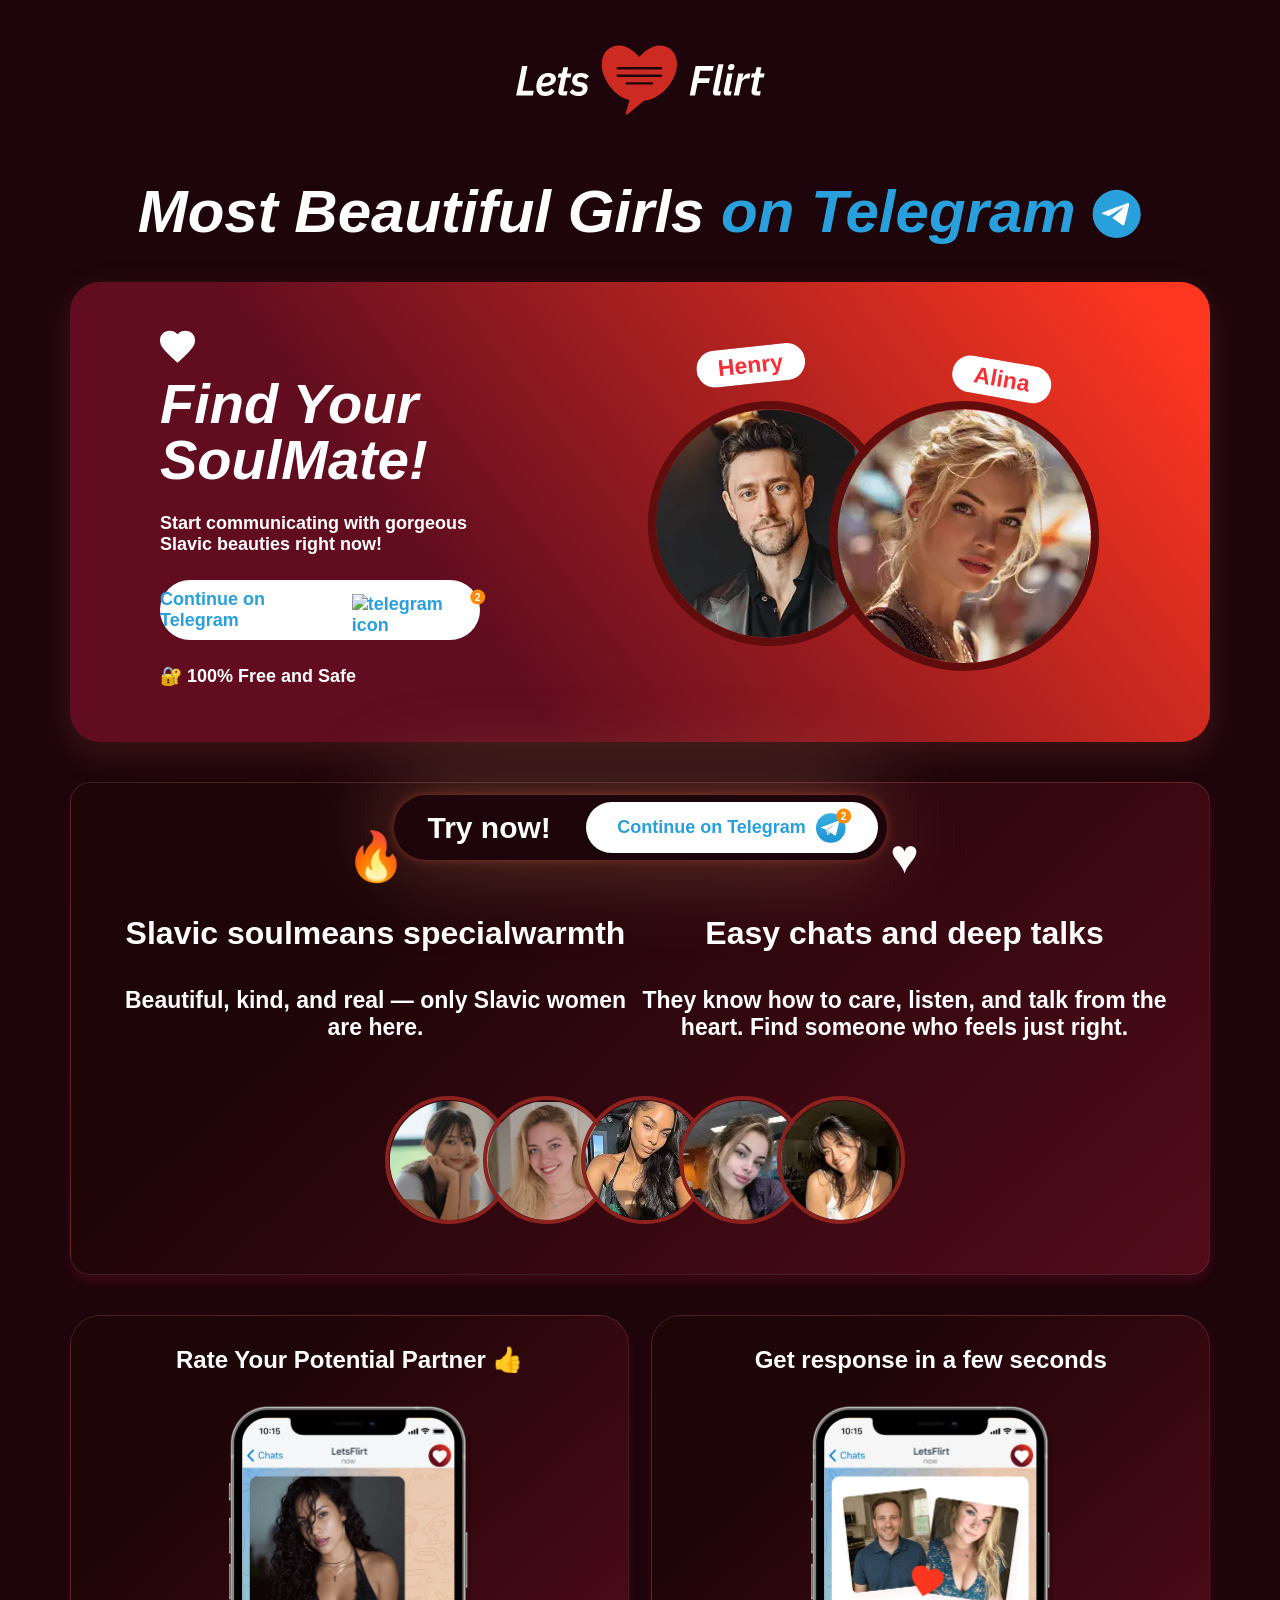
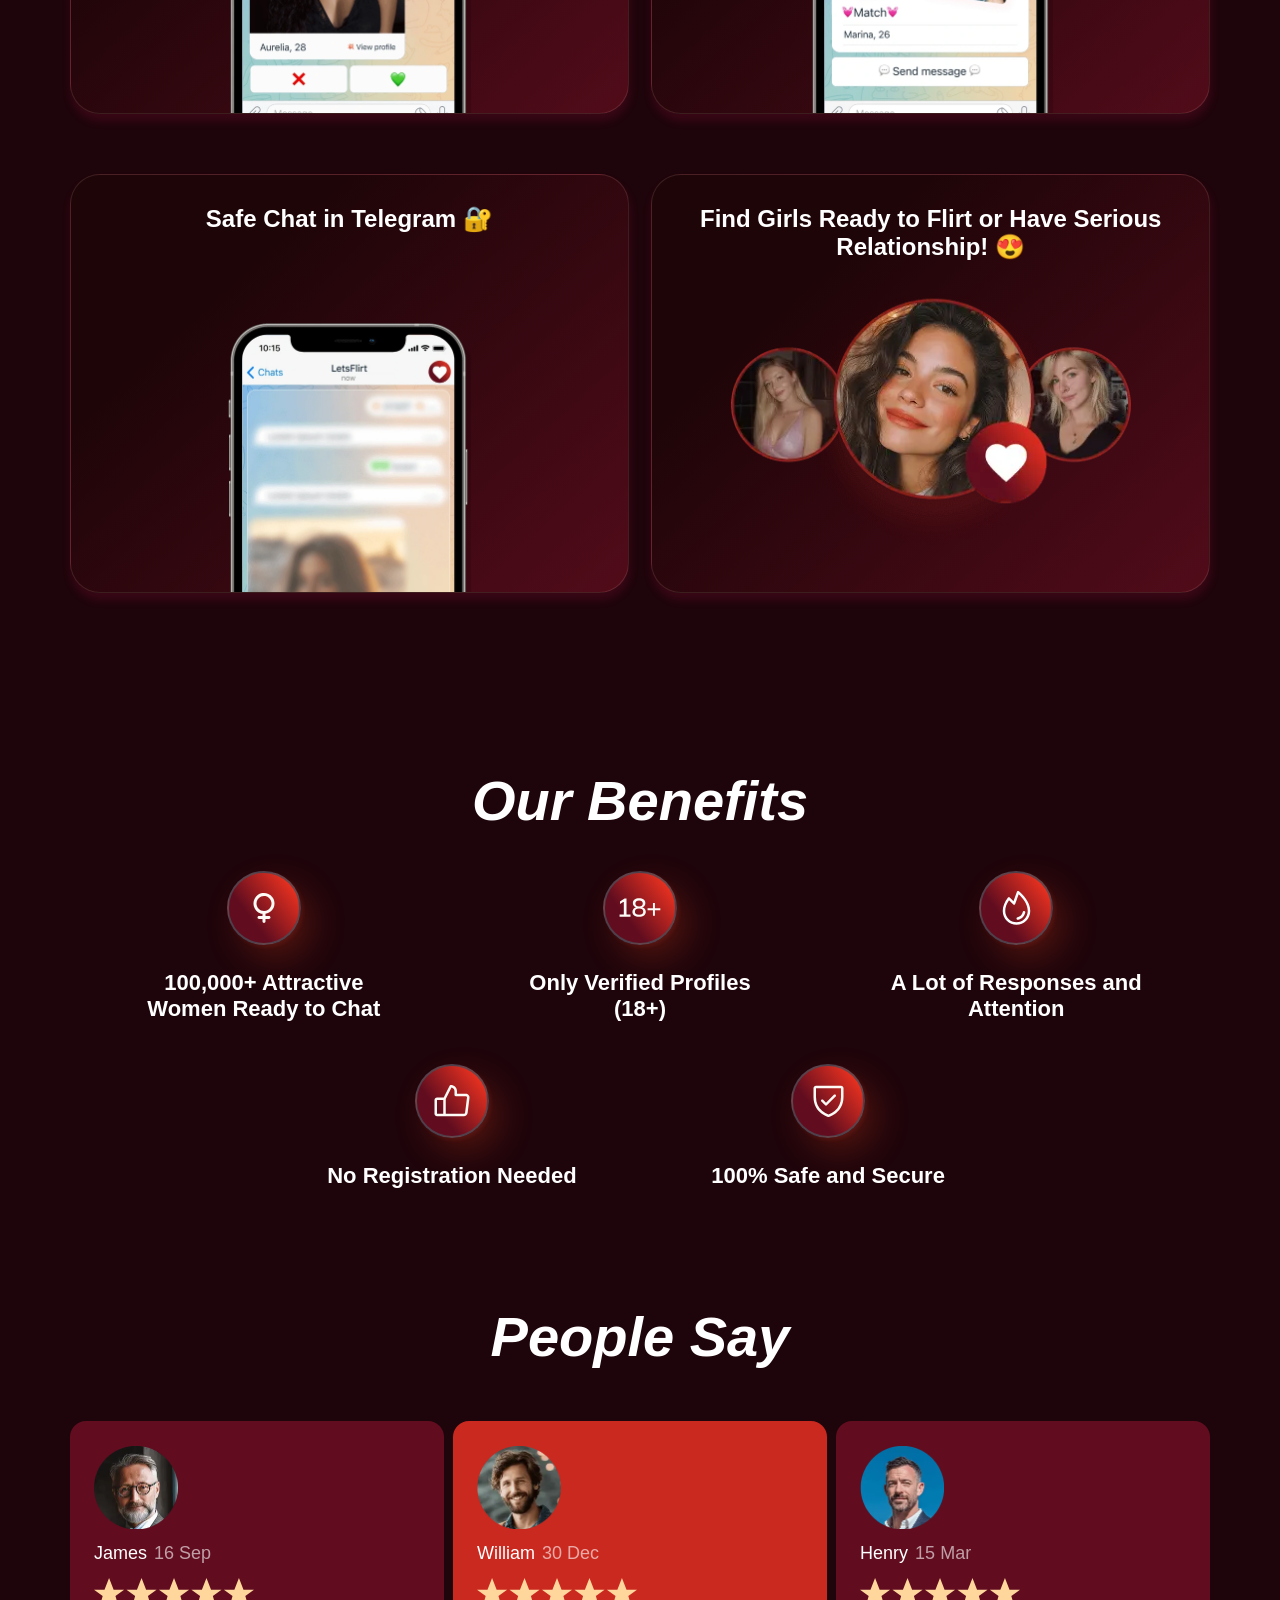
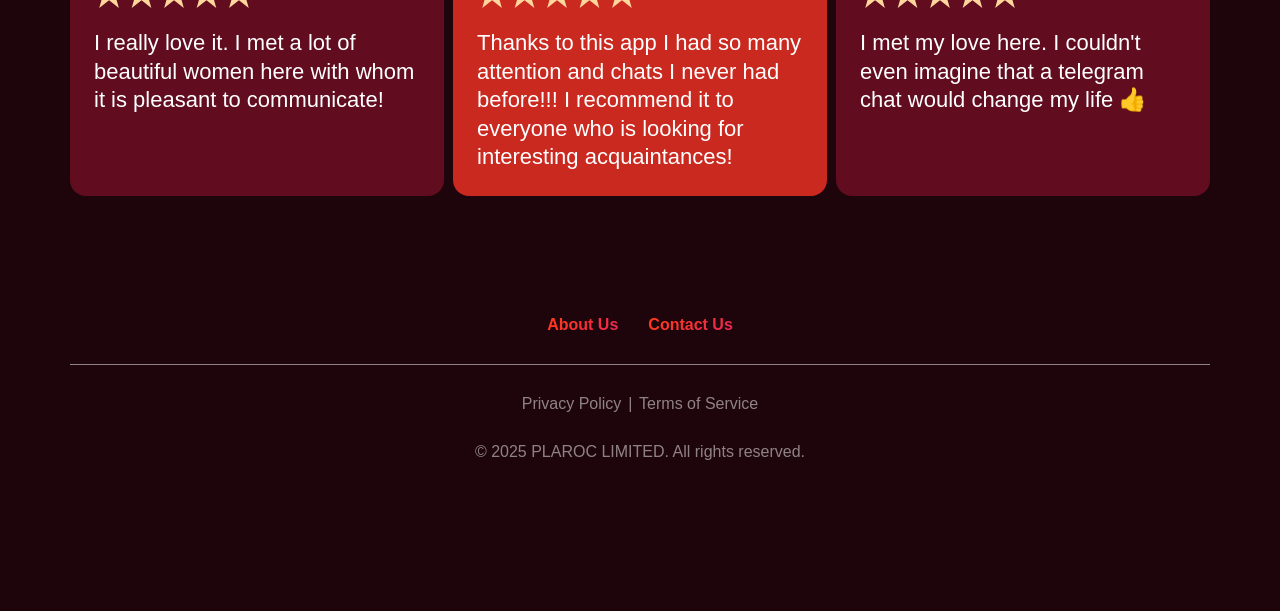
==== commit 6eddb5e1: "fonts" ====
--- a/app/index.html
+++ b/app/index.html
@@ -7,21 +7,16 @@
 	<title>Latinoheartmatch</title>
 	<meta name="description" content="LatinoHeartMatch">
 <meta name="keywords" content="LatinoHeartMatch">
-<!-- Preconnect для шрифтов -->
-<link rel="preconnect" href="https://fonts.googleapis.com">
-<link rel="preconnect" href="https://fonts.gstatic.com" crossorigin>
 
-<!-- Preload для конкретных woff2-файлов -->
-<link rel="preload" as="font" type="font/woff2" href="https://fonts.gstatic.com/s/ibmplexsans/v16/IBMPlexSans-Regular.woff2" crossorigin>
-<link rel="preload" as="font" type="font/woff2" href="https://fonts.gstatic.com/s/mulish/v12/Mulish-Regular.woff2" crossorigin>
+<link rel="preload" as="image" href="img/photo1.webp" fetchpriority="high">
+	<link rel="preload" as="image" href="img/photo2-2.webp" fetchpriority="high">
+	<link rel="preload" as="style" href="css/style.min.css">
 
-<!-- Основная Google Fonts CSS -->
-<link href="https://fonts.googleapis.com/css2?family=IBM+Plex+Sans:ital,wght@0,100..700;1,100..700&family=Mulish:ital,wght@0,200..1000;1,200..1000&display=swap" rel="stylesheet">
 
 
 	<link rel="stylesheet" href="css/style.min.css">
-	<link rel="preload" as="image" href="img/photo1.webp" />
-	<link rel="preload" as="image" href="img/photo2.webp" />
+	<link rel="preload" as="image" href="img/photo1.webp" fetchpriority="high" />
+	<link rel="preload" as="image" href="img/photo2-2.webp" fetchpriority="high" />
 </head>
 <body>
 	<!-- start header -->
@@ -36,6 +31,7 @@
 		</header>
 		<!-- end header -->
 	
+		<main>
 		<!-- start main screen -->
 		<section class="main-screen">
 			<div class="container">
@@ -56,7 +52,7 @@
 								Henry
 							</div>
 							<img
-								 src="img/photo1.webp" alt="flag" class="photo1 photo" loading="lazy">
+								 src="img/photo1.webp" alt="flag" class="photo1 photo" fetchpriority="high" decoding="async">
 	
 						</div>
 	
@@ -64,7 +60,7 @@
 							<div class="name-wrapper">
 								Alina
 							</div>
-							<img src="img/photo2-2.webp" alt="photo" class="photo2 photo" loading="lazy">
+							<img src="img/photo2-2.webp" alt="photo" class="photo2 photo" fetchpriority="high" decoding="async">
 						</div>
 					</div>
 	
@@ -357,7 +353,7 @@
 		<!-- end review section -->
 	
 	
-	
+	</main>
 		<!-- start footer -->
 		<footer class="footer">
 			<div class="container">
--- a/app/css/style.min.css
+++ b/app/css/style.min.css
@@ -1 +1 @@
-body{font-family:"Mulish",sans-serif;font-size:4.29vw;color:#fff;font-weight:400;background:#1e050b;margin:0;padding:0}.body--secondary{background:#0e0b07}.container{width:91.957vw;margin-left:auto;margin-right:auto}.h1{text-align:center;font-size:9.7vw;font-style:italic;font-weight:700;line-height:1;margin-top:0;margin-bottom:0;font-family:"IBM Plex Sans",sans-serif}.h1 span{display:block;color:#29a0dc}h1{margin-top:0;margin-bottom:0}.h2{font-size:10.724vw;font-weight:700;font-style:italic;line-height:1;margin-top:0;margin-bottom:0;font-family:"IBM Plex Sans",sans-serif}p{font-size:4.826vw;font-weight:600;margin-top:0;margin-bottom:0}.button{background:#fff;display:-webkit-box;display:-ms-flexbox;display:flex;-webkit-box-align:center;-ms-flex-align:center;align-items:center;-webkit-box-pack:center;-ms-flex-pack:center;justify-content:center;width:74.531vw;height:13.673vw;margin-left:auto;margin-right:auto;border-radius:20vw;text-decoration:none;color:#29a0dc;font-weight:900;font-size:4.826vw;background:-webkit-gradient(linear, left top, left bottom, from(#6CC3FF), to(#0077B5));background:linear-gradient(to bottom, #6CC3FF, #0077B5);-webkit-box-shadow:0 4px 10px rgba(0,0,0,.2);box-shadow:0 4px 10px rgba(0,0,0,.2);color:#fff}.button__icon{margin-left:2vw;position:relative;top:.7vw}.button__icon img{width:8.043vw;height:8.043vw}.button__icon-num{position:absolute;top:0;right:0;background:#ff8c04;color:#fff;font-size:2.493vw;width:4.021vw;height:4.021vw;border-radius:50%;display:-webkit-box;display:-ms-flexbox;display:flex;-webkit-box-pack:center;-ms-flex-pack:center;justify-content:center;-webkit-box-align:center;-ms-flex-align:center;align-items:center;-webkit-transform:translateX(35%) translateY(-30%);-ms-transform:translateX(35%) translateY(-30%);transform:translateX(35%) translateY(-30%)}.h3{font-size:5.867vw;font-weight:800;text-align:center;margin-top:0;margin-bottom:0;font-family:"IBM Plex Sans",sans-serif}.button--white{background:#fff;color:#29a0dc;-webkit-box-shadow:none;box-shadow:none}.header{padding-top:7vw;padding-bottom:15.2vw}.logo{margin-left:auto;margin-right:auto;display:block;width:64vw}.logo img{width:100%}.main-screen__content{margin-top:27vw;border-radius:5.898vw;padding-bottom:6.971vw;text-align:center;padding-left:3.485vw;padding-right:3.485vw;background:linear-gradient(232.6deg, #FF3720 4.12%, #610D1F 66.97%);-webkit-box-shadow:0px 12px 34.2px rgba(191,93,66,.19);box-shadow:0px 12px 34.2px rgba(191,93,66,.19);border-radius:22px}.photos-row{display:-webkit-box;display:-ms-flexbox;display:flex;-webkit-box-pack:center;-ms-flex-pack:center;justify-content:center;position:relative;top:-6.667vw}.photo{-o-object-fit:cover;object-fit:cover;-o-object-position:center;object-position:center;border:1.771vw solid #610d0d;border-radius:50%}.photo1{width:39.142vw;height:39.142vw}.photo2{width:42.895vw;height:42.895vw}.photo-item--2{-webkit-transform:rotate(12.84deg) translateX(-8vw);-ms-transform:rotate(12.84deg) translateX(-8vw);transform:rotate(12.84deg) translateX(-8vw);position:relative}.photo-item--1{-webkit-transform:rotate(-6.72deg) translateX(8vw);-ms-transform:rotate(-6.72deg) translateX(8vw);transform:rotate(-6.72deg) translateX(8vw);position:relative}.photo-item--1 .name-wrapper{background:#f32e3e}.photo-item--2 .name-wrapper{background:#e4358d}.main-screen p{margin-top:4.29vw;margin-bottom:4.29vw}.main-screen__content-wrapper{margin-top:-5vw}.name-wrapper{position:absolute;top:0;left:50%;-webkit-transform:translateX(-53%) translateY(-150%);-ms-transform:translateX(-53%) translateY(-150%);transform:translateX(-53%) translateY(-150%);display:-webkit-box;display:-ms-flexbox;display:flex;white-space:nowrap;font-size:4.8vw;line-height:1;display:flex;-webkit-box-align:center;-ms-flex-align:center;align-items:center;padding-left:3vw;padding-right:3vw;padding-top:1vw;padding-bottom:1vw;border-radius:10vw}.name-wrapper img{width:4.8vw;height:auto;display:block;margin-left:1.333vw}.photo-item--2 .name-wrapper{background:#ff3620;-webkit-transform:translateX(-40%) translateY(-120%);-ms-transform:translateX(-40%) translateY(-120%);transform:translateX(-40%) translateY(-120%)}.items-section{padding-top:4.267vw;padding-bottom:10vw}.item{border-radius:5.333vw;margin-bottom:5.333vw;padding-top:6.667vw;padding-left:6.667vw;padding-right:6.667vw;border:1px solid rgba(240,182,169,.14);background:linear-gradient(137.55deg, #1E0508 27.03%, #610D1F 121.72%);-webkit-box-shadow:1px 7px 9.5px rgba(248,21,100,.13);box-shadow:1px 7px 9.5px rgba(248,21,100,.13)}.item__image{width:78vw;display:block;margin-left:auto;margin-right:auto;margin-top:3vw}.item--lg{padding-bottom:10.667vw}.item--lg .h3{margin-bottom:13.33vw}.button--orange{background:-webkit-gradient(linear, left top, left bottom, from(#EB7328), to(#940025));background:linear-gradient(#EB7328, #940025);color:#fff;width:100%}.benefits{text-align:center;padding-bottom:16vw}.benefits__icon-wrapper{width:16vw;height:16vw;border-radius:50%;display:-webkit-box;display:-ms-flexbox;display:flex;-webkit-box-pack:center;-ms-flex-pack:center;justify-content:center;-webkit-box-align:center;-ms-flex-align:center;align-items:center;margin-left:auto;margin-right:auto;margin-bottom:4.267vw;border:2px solid rgba(76,75,85,.8);background:linear-gradient(232.6deg, #FF3720 4.12%, #610D1F 66.97%),linear-gradient(135.19deg, #FF3720 15.85%, #EB2852 92.58%);-webkit-box-shadow:2px 2px 4px rgba(246,60,36,.13),12px 15px 34px rgba(247,71,32,.23);box-shadow:2px 2px 4px rgba(246,60,36,.13),12px 15px 34px rgba(247,71,32,.23)}.benefits__item{margin-top:8vw}.benefits__title{font-size:5.867vw;font-weight:600;font-family:"IBM Plex Sans",sans-serif}.review .h2{margin-bottom:8vw;text-align:center}.review__item{background:#610d1f;margin-top:1.867vw;border-radius:4.267vw;padding:8.533vw}.review__item:nth-child(even){background:#ca2920}.review__author-wrapper{display:-webkit-box;display:-ms-flexbox;display:flex;-webkit-box-align:center;-ms-flex-align:center;align-items:center}.review__author-wrapper img{width:14px;display:block;margin-right:2vw}.review__author{display:-webkit-box;display:-ms-flexbox;display:flex;-webkit-box-align:center;-ms-flex-align:center;align-items:center}.review__date{opacity:.6;margin-left:2vw}.review__text{font-size:5.867vw;margin-top:3vw;font-weight:500;line-height:1.3}.review__item-img{width:22.4vw;height:22.4vw}.stars-img{display:block;margin-top:1.87vw}.cta{text-align:center;padding-top:6.667vw}.cta .button{margin-top:6.4vw}.footer{padding-top:17.067vw;padding-bottom:25vw}.footer__link{display:block;text-decoration:none;text-align:center;padding-bottom:4.267vw;font-weight:700;background:linear-gradient(135.19deg, #FF3720 15.85%, #EB2852 92.58%);-webkit-background-clip:text;-webkit-text-fill-color:rgba(0,0,0,0);background-clip:text;text-fill-color:rgba(0,0,0,0)}.footer__bottom{display:-webkit-box;display:-ms-flexbox;display:flex;-webkit-box-align:center;-ms-flex-align:center;align-items:center;-webkit-box-pack:center;-ms-flex-pack:center;justify-content:center;opacity:.5;border-top:1px solid #fff;padding-top:7.2vw;margin-top:7.2vw;padding-bottom:4.27vw}.footer__bottom span{padding-left:.533vw;padding-right:.533vw}.footer__bottom-link{color:#fff;text-decoration:none}.footer__bottom-link:hover{color:#fff}.footer__copy{color:hsla(0,0%,100%,.5);text-align:center}.fixed-button-wrapper{position:fixed;bottom:0;left:0;width:100%;padding-bottom:2vw;z-index:99}.fixed-button-wrapper .button{width:100%}.get-vip .header{padding-bottom:29px;margin-bottom:37px;text-align:center;background:linear-gradient(232.6deg, #FF3720 4.12%, #610D1F 66.97%)}.get-vip .logo{display:block;margin-left:auto;margin-right:auto;text-decoration:none;width:100%;font-style:italic}.get-vip .logo img{width:55px}.get-vip .logo a{text-decoration:none;display:block}.get-vip h1{font-size:32px;color:#fff;text-decoration:none}.premium-wrapper h2{text-align:center;margin-top:0;margin-bottom:0;font-size:30px;font-weight:800;font-style:italic;line-height:1;margin-bottom:20px}.sub-title{text-align:center;font-size:18px;font-weight:600;margin-bottom:30px}.list-title{font-size:18px;font-weight:800;margin-bottom:16px}.premium__list{margin-left:0;padding-left:0;list-style:none;padding-bottom:120px}.premium__list li{font-size:18px;font-weight:600;padding-left:25px;padding-top:8px;padding-bottom:8px;position:relative}.premium__list li:before{content:"";position:absolute;top:12px;left:0;width:16px;height:16px;background-color:#e4354a;background-image:url("../img/tick.svg");background-repeat:no-repeat;background-position:center;border-radius:50%}.next-button-wrapper{position:fixed;bottom:32px;left:0;width:100%}.next-button-wrapper .button{width:91.467vw;border-radius:12px;background:linear-gradient(135.19deg, #E4358D 15.85%, #EB4528 92.58%),#e4354a;color:#fff;font-size:18px;height:82.8px}.next-button-wrapper .button a{color:#fff;text-decoration:none}.title-text{font-size:30px;line-height:1;font-weight:800;font-style:italic;margin-bottom:20px;display:block}.content__header-text{text-align:center;margin-left:auto;margin-right:auto}.content__header:nth-child(2){display:-webkit-box;display:-ms-flexbox;display:flex;-webkit-box-pack:center;-ms-flex-pack:center;justify-content:center}.content__header:nth-child(2) .content__header-text{background:#fff;color:#eb7328;font-size:18px;font-weight:900;padding:7px 16px;border-radius:30px;margin-bottom:30px}.content__header:nth-child(2) .content__header-text span{text-fill-color:rgba(0,0,0,0);background:linear-gradient(232.6deg, #FF3720 4.12%, #610D1F 66.97%);-webkit-background-clip:text;-webkit-text-fill-color:rgba(0,0,0,0);background-clip:text;text-fill-color:rgba(0,0,0,0)}.get-vip .item{background:#fff;border-radius:10px;padding:13px 16px;color:#0e0b07;position:relative;font-size:18px;font-weight:600;margin-bottom:28px}.get-vip .item .best-price{position:absolute;top:0;right:16px;background:#f16025;color:#fff;-webkit-transform:translateY(-50%);-ms-transform:translateY(-50%);transform:translateY(-50%);font-size:12px;font-weight:600;padding:5px 10px;padding-top:3px;padding-bottom:4px;border-radius:4px;line-height:1}.get-vip .item__footer{position:absolute;bottom:0;left:0;color:#fff;-webkit-transform:translateY(115%);-ms-transform:translateY(115%);transform:translateY(115%);font-size:12px}.get-vip .item__content-footer{display:-webkit-box;display:-ms-flexbox;display:flex;-webkit-box-pack:justify;-ms-flex-pack:justify;justify-content:space-between;margin-top:3px}.get-vip .items-list{margin-bottom:70px}.item__price{font-weight:700}.old-price{text-decoration:line-through}.get-vip .item.active{background:#fd3620;color:#fff}.get-vip .item.active .best-price{background:#fff;color:#f16025}.cancle-link{text-align:center;margin-left:auto;margin-right:auto;display:block;margin-top:23px;color:rgba(254,250,245,.5);font-weight:900;text-decoration:none}.payment-complete .premium__list{display:-webkit-box;display:-ms-flexbox;display:flex;-webkit-box-pack:justify;-ms-flex-pack:justify;justify-content:space-between;position:relative;padding-bottom:0}.payment-complete .premium__list li{padding:0;background:#fd3620;width:48%;text-align:center;-webkit-box-pack:center;-ms-flex-pack:center;justify-content:center;-webkit-box-align:center;-ms-flex-align:center;align-items:center;display:-webkit-box;display:-ms-flexbox;display:flex;height:143px;font-size:22px;font-weight:800;border-radius:8px}.payment-complete .premium__list li:before{display:none}.plus{width:40px;height:40px;background:#fff;border-radius:50%;position:absolute;top:50%;left:50%;-webkit-transform:translateY(-50%) translateX(-50%);-ms-transform:translateY(-50%) translateX(-50%);transform:translateY(-50%) translateX(-50%);z-index:2;color:#eb7328;display:-webkit-box;display:-ms-flexbox;display:flex;-webkit-box-pack:center;-ms-flex-pack:center;justify-content:center;-webkit-box-align:center;-ms-flex-align:center;align-items:center}.plus img{width:16px}.discount{display:-webkit-box;display:-ms-flexbox;display:flex;-webkit-box-pack:justify;-ms-flex-pack:justify;justify-content:space-between;-webkit-box-align:center;-ms-flex-align:center;align-items:center;width:100%;font-size:17px}.discount__value{display:-webkit-box;display:-ms-flexbox;display:flex;-webkit-box-align:center;-ms-flex-align:center;align-items:center;-webkit-box-pack:end;-ms-flex-pack:end;justify-content:flex-end;width:100%;font-size:18px}.discount__value .through{color:#fff;opacity:.5;text-decoration:line-through;margin-right:14px}.discount__value span{color:#eb7328}.title-m{text-align:center;font-size:18px;margin-bottom:23px}.terms-content{background:#fff;color:#000;font-size:16px;padding-top:60px;padding-bottom:80px}.terms-content p{font-size:16px;margin-bottom:15px}.get-vip .header{padding-top:var(--tg-content-safe-area-inset-top)}.get-vip .header.header--terms{margin-bottom:0}.sub-page__title{text-align:center;font-size:40px;font-weight:700;margin-bottom:30px}h3{font-size:26px}.agreement-btn{color:#fff;height:48px;margin-left:auto;margin-right:auto;width:200px;display:-webkit-box;display:-ms-flexbox;display:flex;-webkit-box-pack:center;-ms-flex-pack:center;justify-content:center;-webkit-box-align:center;-ms-flex-align:center;align-items:center;border-radius:50px;margin-top:50px;cursor:pointer;background:linear-gradient(232.6deg, #FF3720 4.12%, #610D1F 66.97%)}.agreement-btn.active{background:#1b8127}.agreement-btn.active:after{content:"✓";font-size:22px;font-weight:700;padding-left:15px}.cancle-link{font-size:18px}.next-button-wrapper .button a{width:100%;height:100%;display:-webkit-box;display:-ms-flexbox;display:flex;-webkit-box-pack:center;-ms-flex-pack:center;justify-content:center;-webkit-box-align:center;-ms-flex-align:center;align-items:center}.agreement-btn__wrapper{position:fixed;bottom:0;left:0;width:100%;padding-top:20px;padding-bottom:20px;background:-webkit-gradient(linear, left top, left bottom, from(rgba(255, 255, 255, 0.1)), to(white));background:linear-gradient(rgba(255, 255, 255, 0.1), white)}.benefits--secondary .benefits__icon-wrapper{background:linear-gradient(231.68deg, #940025 4.12%, #FF7700 66.97%);border:none;-webkit-box-shadow:2px 2px 4px rgba(246,60,36,.13),12px 15px 34px rgba(247,71,32,.23);box-shadow:2px 2px 4px rgba(246,60,36,.13),12px 15px 34px rgba(247,71,32,.23)}.review--secondary .review__item{background:#f16025}.review--secondary .review__item:nth-child(even){background:#ff3b25}.footer__menu--secondary{display:-webkit-box;display:-ms-flexbox;display:flex;-webkit-box-align:center;-ms-flex-align:center;align-items:center;-webkit-box-pack:center;-ms-flex-pack:center;justify-content:center}.footer__menu--secondary .footer__link{padding-bottom:0;color:#ffc079;background:linear-gradient(135.19deg, #FFC079 15.85%, #FFC079 92.58%);-webkit-background-clip:text;-webkit-text-fill-color:rgba(0,0,0,0);background-clip:text;text-fill-color:rgba(0,0,0,0)}.footer__menu--secondary .dot{width:2.5px;height:2.5px;background:#ffc079;border-radius:50%;display:block;margin-left:4.27vw;margin-right:4.27vw}.header--secondary{background:linear-gradient(135.19deg, #940025 15.85%, #EB7328 92.58%);border-bottom-right-radius:5.33vw;border-bottom-left-radius:5.33vw;padding-top:10.67vw;text-align:center}.logo--white{width:66.67vw}.header-secondary__content{margin-top:10.67vw;margin-bottom:9.07vw;display:-webkit-box;display:-ms-flexbox;display:flex;-webkit-box-pack:justify;-ms-flex-pack:justify;justify-content:space-between;height:37.6vw}.header-photo-item{width:20vw;height:20vw;background:#ff6f3f;padding:.8vw;border-radius:50%;display:-webkit-box;display:-ms-flexbox;display:flex;-webkit-box-pack:center;-ms-flex-pack:center;justify-content:center;-webkit-box-align:center;-ms-flex-align:center;align-items:center;-webkit-box-sizing:border-box;box-sizing:border-box;position:relative}.header-photo-item img{width:100%;height:100%;-o-object-fit:cover;object-fit:cover;-o-object-position:center;object-position:center;border-radius:50%}.header-photo-item:first-child,.header-photo-item:nth-child(2){display:none}.header-photo-item:nth-child(3){-ms-flex-item-align:center;align-self:center}.header-photo-item:nth-child(4){position:relative;top:9px}.header-photo-item:nth-child(5){-ms-flex-item-align:end;align-self:flex-end;width:28vw;height:28vw;padding:1.07vw;background:#ffb386}.header-photo-item:nth-child(6){-ms-flex-item-align:center;align-self:center}.header-photo-item:nth-child(7),.header-photo-item:nth-child(8){display:none}.header-photo-item__name{position:absolute;top:100%;left:50%;-webkit-transform:translateX(-50%) translateY(-80%);-ms-transform:translateX(-50%) translateY(-80%);transform:translateX(-50%) translateY(-80%);background:#fff;color:#940025;font-size:2.87vw;padding:.53vw 3.5vw;border-radius:10vw;font-weight:700}.header-photo-item__text{position:absolute;top:0;left:50%;-webkit-transform:translateX(-50%) translateY(-100%);-ms-transform:translateX(-50%) translateY(-100%);transform:translateX(-50%) translateY(-100%);min-width:26.67vw;height:8vw;font-size:3.2vw;background-image:url("../img/bable.svg");background-repeat:no-repeat;background-size:100%;color:#940025;font-weight:900;padding-top:.2vw}.button--secondary{margin-top:6.4vw}.header--secondary{padding-bottom:15vw}.users-list{display:-webkit-box;display:-ms-flexbox;display:flex;-webkit-box-align:center;-ms-flex-align:center;align-items:center;-webkit-box-pack:center;-ms-flex-pack:center;justify-content:center;margin-left:auto;margin-right:auto;-webkit-transform:translateY(-50%);-ms-transform:translateY(-50%);transform:translateY(-50%)}.user__item{width:13.5vw;height:13.5vw;min-width:12.53vw;margin-left:1vw;margin-right:1vw;background:#ffb963;border-radius:50%;-webkit-box-sizing:border-box;box-sizing:border-box;padding:2px;display:-webkit-box;display:-ms-flexbox;display:flex;-webkit-box-pack:center;-ms-flex-pack:center;justify-content:center;-webkit-box-align:center;-ms-flex-align:center;align-items:center;font-weight:700}.user__item img{width:100%;border:2px solid #fff;border-radius:50%;-webkit-box-sizing:border-box;box-sizing:border-box}.user__item--last{background:rgba(0,0,0,0);padding:.53vw;border:.53vw solid #ffb963}.user__item--last .user__item--content{width:100%;height:100%;background:#ffb963;border-radius:50%;display:-webkit-box;display:-ms-flexbox;display:flex;-webkit-box-pack:center;-ms-flex-pack:center;justify-content:center;-webkit-box-align:center;-ms-flex-align:center;align-items:center;font-size:3.48vw}.secondary-item{width:100%;height:90.4vw;position:relative;display:block;margin-bottom:4.27vw;padding:5.33vw 7.2vw;-webkit-box-sizing:border-box;box-sizing:border-box;display:-webkit-box;display:-ms-flexbox;display:flex;-webkit-box-align:end;-ms-flex-align:end;align-items:flex-end;text-decoration:none}.secondary-item .h3{position:relative;z-index:1;color:#fff;text-align:left;text-decoration:none}.secondary-item img{position:absolute;top:0;left:0;width:100%;height:100%;-o-object-fit:cover;object-fit:cover;-o-object-position:center;object-position:center}.items-section--secondary{padding-top:5vw}.fixed-button-wrapper .tg-blue,.fixed-title{display:none}.back-button{display:-webkit-box;display:-ms-flexbox;display:flex;-webkit-box-align:center;-ms-flex-align:center;align-items:center;margin-left:auto;margin-right:auto;border:1px solid hsla(0,0%,100%,.4);color:hsla(0,0%,100%,.9);text-decoration:none;padding:2.2vw 5.33vw;border-radius:10vw;font-size:4.8vw;line-height:1}.back-button img{width:2.17vw;display:inline-block;margin-right:3.88vw}.back-button__wrapper{display:-webkit-box;display:-ms-flexbox;display:flex;-webkit-box-pack:center;-ms-flex-pack:center;justify-content:center}.about__img-wrapper{border-radius:5.333vw;margin-bottom:6.4vw;margin-top:6.4vw;display:-webkit-box;display:-ms-flexbox;display:flex;-webkit-box-pack:center;-ms-flex-pack:center;justify-content:center;-webkit-box-align:end;-ms-flex-align:end;align-items:flex-end;padding-top:4vw;-webkit-box-shadow:1px 7px 9.5px rgba(248,21,100,.13);box-shadow:1px 7px 9.5px rgba(248,21,100,.13);border:1px solid #3e2a38;background:linear-gradient(137.55deg, #1E0508 27.03%, #610D1F 121.72%),linear-gradient(137.55deg, #191829 27.03%, #892237 121.72%);box-shadow:1px 7px 9.5px rgba(248,21,100,.13);border-radius:20px}.about__img{width:64.53vw;display:inline-block;margin-left:auto;margin-right:auto}.about{padding-top:32px}.about .h2{text-align:center;margin-bottom:16px}.about p{margin-bottom:2vw}.red{color:#ff3d52}.join-img{width:100%;margin-top:6.4vw;margin-bottom:6.4vw}.join-section{padding-top:12.8vw}.join-section .h2{text-align:center}.join-section .button--white{width:100%;margin-top:6.4vw}.contact-section p{text-align:center}.contact-section__title{font-size:5.87vw;text-align:center;font-weight:600;margin-bottom:10px}.contact-item{border-radius:5.33vw;display:-webkit-box;display:-ms-flexbox;display:flex;-webkit-box-align:center;-ms-flex-align:center;align-items:center;padding:6.4vw 5vw;border:1px solid #3e2a38;font-size:4.8vw;font-weight:800;color:#fff;font-weight:900;margin-bottom:4.27vw;background:linear-gradient(137.55deg, #1E0508 27.03%, #610D1F 121.72%);-webkit-box-shadow:1px 7px 9.5px rgba(248,21,100,.13);box-shadow:1px 7px 9.5px rgba(248,21,100,.13);border-radius:20px}.contact-item__icon{width:12.8vw;height:12.8vw;min-width:12.8vw;display:-webkit-box;display:-ms-flexbox;display:flex;-webkit-box-pack:center;-ms-flex-pack:center;justify-content:center;-webkit-box-align:center;-ms-flex-align:center;align-items:center;border-radius:50%;margin-right:16px;border:1px solid #3e2a38;background:linear-gradient(232.6deg, #FF3720 4.12%, #610D1F 66.97%);-webkit-box-shadow:1.6px 1.6px 3.2px rgba(246,60,36,.13),9.6px 12px 27.2px rgba(247,71,32,.23);box-shadow:1.6px 1.6px 3.2px rgba(246,60,36,.13),9.6px 12px 27.2px rgba(247,71,32,.23)}.contact-list{margin-bottom:10.67vw}.text-center{text-align:center}.orange{color:#ed7830}.mt-5{margin-bottom:6.4vw}.body--secondary .footer__menu{display:-webkit-box;display:-ms-flexbox;display:flex;-webkit-box-align:center;-ms-flex-align:center;align-items:center;-webkit-box-pack:center;-ms-flex-pack:center;justify-content:center}.body--secondary .footer a.footer__link{background:linear-gradient(135.19deg, #FFC079 15.85%, #FFC079 92.58%);-webkit-background-clip:text;-webkit-text-fill-color:rgba(0,0,0,0);background-clip:text;text-fill-color:rgba(0,0,0,0);padding-bottom:0}.body--secondary .footer-dot{width:.67vw;height:.67vw;border-radius:50%;background:rgba(255,192,121,.5);display:inline-block;margin-left:16px;margin-right:16px}.body--secondary .contact-item{background:linear-gradient(135.19deg, #940025 15.85%, #EB7328 92.58%),linear-gradient(137.55deg, #1D0A20 27.03%, #A62264 121.72%),linear-gradient(137.55deg, #191829 27.03%, #892237 121.72%);-webkit-box-shadow:1px 7px 9.5px rgba(248,21,100,.13);box-shadow:1px 7px 9.5px rgba(248,21,100,.13)}.body--secondary .contact-item__icon{background:#fff;border:none}.header-secondary__content{width:91.957vw;margin-left:auto;margin-right:auto}.header--secondary{position:relative}.header-bg{position:absolute;top:67vw;left:-19.9vw;width:34.67vw}.header-bg-2{width:23vw;position:absolute;top:55vw;right:-8vw}.main-screen p{font-size:4.267vw}.text-image-section{padding-top:4.267vw;padding-bottom:0vw}.text-image-section__content{padding:5.333vw 5vw 5vw;border-radius:5.333vw;border:1px solid rgba(240,182,169,.14);text-align:center;overflow:hidden;background:linear-gradient(137.55deg, #1E0508 27.03%, #610D1F 121.72%);-webkit-box-shadow:1px 7px 9.5px rgba(248,21,100,.13);box-shadow:1px 7px 9.5px rgba(248,21,100,.13)}.text-image__icon{font-size:48px;font-family:"IBM Plex Sans",sans-serif}.text-image-section__title{font-size:8.533vw;font-family:"IBM Plex Sans",sans-serif;font-weight:600;margin-bottom:5vw}.text-image-section__text{font-size:6.4vw;font-weight:600;font-family:"IBM Plex Sans",sans-serif}.photos-list{margin-top:11.733vw;margin-bottom:11.733vw;display:-webkit-box;display:-ms-flexbox;display:flex;-webkit-box-pack:center;-ms-flex-pack:center;justify-content:center}.photo-l{min-width:32vw;max-width:32vw;min-height:32vw;max-height:32vw;-o-object-fit:cover;object-fit:cover;-o-object-position:center;object-position:center;border-radius:50%;border:.8vw solid #8d211d;margin-left:-5vw}.photo-l:first-child{margin-left:0}.premium__list li:before{background-color:#fd3620}.next-button-wrapper .button a{border-radius:10px;background:linear-gradient(232.6deg, #FF3720 4.12%, #610D1F 66.97%)}.contact-item__icon{display:none}.contact-section .container p{margin-bottom:7vw;margin-top:7vw}.get-vip .header{padding-top:40px;padding-bottom:40px}.get-vip.fullscreen .logo{-webkit-transform:translateY(130%);-ms-transform:translateY(130%);transform:translateY(130%)}.get-vip.fullscreen .header{padding-top:var(--tg-content-safe-area-inset-top);padding-top:56px;padding-bottom:70px}.avatar{width:22.4vw;height:22.4vw;margin-bottom:1.87vw}.avatar img{width:100%;height:100%;-o-object-fit:cover;object-fit:cover;-o-object-position:center;object-position:center}@media only screen and (max-width: 768px){.agreement-btn__wrapper .agreement-btn{width:90%}div.photo-l2{min-width:32vw;width:32vw;height:32vw;border-radius:50%;overflow:hidden;position:relative;border:.8vw solid #8d211d;margin-left:-8vw}div.photo-l2:first-child{margin-left:-1vw}div.photo-l2 img{width:100%;height:100%;min-height:100%;min-width:100%;-o-object-fit:cover;object-fit:cover;-o-object-position:center;object-position:center}}@media only screen and (min-width: 992px){.item--lg .h3{margin-bottom:0}.avatar{width:84px;height:84px;margin-bottom:0}div.photo-l2{min-width:10vw;width:10vw;height:10vw;border-radius:50%;overflow:hidden;position:relative;border:.4vw solid #8d211d;margin-left:-3vw}div.photo-l2:first-child{margin-left:-1vw}div.photo-l2 img{min-width:10vw;width:10vw;position:absolute;top:0;left:0;height:10vw;-o-object-fit:cover;object-fit:cover}.logo{width:250px}.fixed-button-wrapper{display:none}.header{padding-top:40px;padding-bottom:50px}.h1{font-size:60px}.h1 img{width:50px;position:relative;top:6px}.h2{font-size:56px}p{font-size:18px}.photos-row{top:0;width:50%}.main-screen__content{display:-webkit-box;display:-ms-flexbox;display:flex;-webkit-box-align:center;-ms-flex-align:center;align-items:center}.photo1{width:245px;height:245px}.photo2{width:270px;height:270px}.name-wrapper{font-size:23px;font-weight:600}.button{font-size:18px;width:320px;height:60px}.main-screen__content-wrapper{width:50%}.main-screen__content{margin-top:60px}.container{width:1140px;max-width:91.957vw}.main-screen__content-wrapper{margin-top:0}.main-screen__content{padding:30px}.name-wrapper{border:2px solid hsla(0,0%,100%,.3)}.button__icon img{width:30px;height:30px}.button__icon-num{font-size:10px;width:15px;height:15px}.main-screen p{margin-top:25px;margin-bottom:25px}.main-screen__content{border-radius:30px}.photo-item--1{-webkit-transform:translateX(13%) translateY(0) rotate(-6deg);-ms-transform:translateX(13%) translateY(0) rotate(-6deg);transform:translateX(13%) translateY(0) rotate(-6deg)}.photo-item--2{-webkit-transform:translateX(-13%) translateY(0) rotate(10deg);-ms-transform:translateX(-13%) translateY(0) rotate(10deg);transform:translateX(-13%) translateY(0) rotate(10deg)}.photo{border-width:8px;-webkit-box-sizing:border-box;box-sizing:border-box}.name-wrapper{padding:5px 20px}.name-wrapper img{width:20px;margin-left:5px}.photos-row{margin-top:60px;padding-right:50px}.main-screen__content-wrapper{width:350px;margin-left:auto;margin-right:auto;max-width:50%}.main-screen__content{margin-top:40px;-webkit-box-orient:horizontal;-webkit-box-direction:reverse;-ms-flex-direction:row-reverse;flex-direction:row-reverse}.button__icon{margin-left:10px;top:5px}.items-row{display:-webkit-box;display:-ms-flexbox;display:flex;-webkit-box-pack:justify;-ms-flex-pack:justify;justify-content:space-between;-ms-flex-wrap:wrap;flex-wrap:wrap}.items-row .item{width:49%;padding:30px;border-radius:30px;-webkit-box-sizing:border-box;box-sizing:border-box;margin-bottom:60px;padding-bottom:0;display:-webkit-box;display:-ms-flexbox;display:flex;-webkit-box-orient:vertical;-webkit-box-direction:normal;-ms-flex-direction:column;flex-direction:column;-webkit-box-pack:justify;-ms-flex-pack:justify;justify-content:space-between;overflow:hidden}.item__image{max-width:100%}.h3{font-size:24px}.items-section{padding-top:120px;padding-bottom:120px}.item__image{margin-top:24px}.item:nth-child(3) img{margin-bottom:0px;position:relative;top:38px}.item:nth-child(4){padding-bottom:40px;max-width:100%}.item:nth-child(4) img{width:400px;margin-left:auto;margin-right:auto}.benefits__list{display:-webkit-box;display:-ms-flexbox;display:flex;-ms-flex-wrap:wrap;flex-wrap:wrap;-webkit-box-pack:center;-ms-flex-pack:center;justify-content:center}.benefits__item{width:33%;margin-top:42px}.benefits__icon-wrapper{width:70px;height:70px;margin-bottom:25px}.benefits__title{font-size:22px}.benefits__icon-wrapper img{max-width:60%;max-height:60%}.benefits{padding-bottom:120px}.review .h2{margin-bottom:60px}.review__list{display:-webkit-box;display:-ms-flexbox;display:flex;-webkit-box-pack:justify;-ms-flex-pack:justify;justify-content:space-between}.review__item{width:32.8%;-webkit-box-sizing:border-box;box-sizing:border-box;padding:30px;border-radius:30px;margin-top:26px}.review__text{font-size:22px}.review__author-wrapper{font-size:18px;margin-top:14px}.review__text{margin-top:25px}.review .h2{margin-bottom:30px}.cta .button{margin-top:50px}.footer{padding-top:120px;font-size:16px}.footer__link{padding-bottom:0;margin-right:15px;margin-left:15px}.footer__menu{display:-webkit-box;display:-ms-flexbox;display:flex;-webkit-box-align:center;-ms-flex-align:center;align-items:center;-webkit-box-pack:center;-ms-flex-pack:center;justify-content:center}.footer__bottom{margin-top:30px;padding-top:30px;padding-bottom:30px}.footer__copy{text-align:center}.footer{padding-bottom:40px}.header--secondary{padding-top:30px}.header-secondary__content{margin-top:40px;margin-bottom:100px}.header-photo-item{width:12.15vw;min-width:12.15vw;height:12.15vw;padding:.56vw;margin:0 .6vw}.header-photo-item:first-child,.header-photo-item:nth-child(2){display:block;width:12.15vw;min-width:12.15vw;height:12.15vw}.header-photo-item:nth-child(3),.header-photo-item:nth-child(4){padding:.56vw;width:12.15vw;min-width:12.15vw;height:12.15vw}.header-photo-item:nth-child(5){width:17.92vw;min-width:17.92vw;height:17.92vw;padding:.63vw}.header-photo-item:nth-child(7),.header-photo-item:nth-child(8){display:block}.header-secondary__content{height:26vw;padding-top:2vw;padding-bottom:2vw}.header-photo-item__name{padding:5px 25px;font-size:20px}.header-photo-item__text{font-size:24px;min-width:215px;height:61px}.header-secondary__content{margin-top:90px;margin-bottom:80px}.button--secondary{margin-top:40px}.header--secondary{padding-bottom:115px}.user__item{width:100px;height:100px;min-width:100px}.user__item--last{padding:4px;border-width:4px}.user__item--last .user__item--content{font-size:22px}.user__item{padding:4px}.user__item img{border-width:4px}.secondary-items-list{display:-webkit-box;display:-ms-flexbox;display:flex;-webkit-box-pack:justify;-ms-flex-pack:justify;justify-content:space-between}.secondary-item{width:23%;height:300px;padding:10px 20px;-webkit-box-sizing:border-box;box-sizing:border-box;border-radius:15px;overflow:hidden}.items-section{padding-top:40px}.secondary-item{margin-bottom:50px}.secondary-item .h3{font-size:18px}.footer__menu--secondary .dot{margin-left:15px;margin-right:15px}.h1 span{display:inline-block}.main-screen__content-wrapper{text-align:left;margin-left:0}.main-screen__content-wrapper .button{margin-left:0}.main-screen .h2{font-size:56px}.main-screen__content{padding-left:90px}.photo-item--1 .name-wrapper,.photo-item--2 .name-wrapper{background:#fff;color:#f63036}.item__image{width:244px}.item .h3 br{display:none}.benefits__title{width:260px;margin-left:auto;margin-right:auto;max-width:100%}.review__item-img{width:84px;height:84px}.review__item{padding:24px;border-radius:16px;display:-webkit-box;display:-ms-flexbox;display:flex;-webkit-box-orient:vertical;-webkit-box-direction:normal;-ms-flex-direction:column;flex-direction:column;-webkit-box-align:start;-ms-flex-align:start;align-items:flex-start;-webkit-box-pack:start;-ms-flex-pack:start;justify-content:flex-start}.stars-img{margin-top:7px}.review__date{margin-left:7px}.review__text{margin-top:7px}.fixed-button-wrapper{display:block}.fixed-button-wrapper .container{-webkit-box-sizing:border-box;box-sizing:border-box;display:-webkit-box;display:-ms-flexbox;display:flex;-webkit-box-pack:justify;-ms-flex-pack:justify;justify-content:space-between;-webkit-box-align:center;-ms-flex-align:center;align-items:center;padding:7px 9px 7px 34px;width:493px;max-width:100%;background:#1e050b;color:#fff;border-radius:50px;font-size:30px;font-weight:600;-webkit-box-shadow:0px 0px 10px rgba(223,83,51,.43),-10px -5px 93.2px rgba(255,170,130,.37);box-shadow:0px 0px 10px rgba(223,83,51,.43),-10px -5px 93.2px rgba(255,170,130,.37)}.fixed-button-wrapper .container .button{width:292px;height:51px;margin-right:0;margin-left:0;background:#fff;color:#29a0dc}.fixed-title{font-size:30px;font-family:"IBM Plex Sans",sans-serif}.fixed-button-wrapper{padding-bottom:40px}.fixed-button-wrapper img{display:none}.fixed-button-wrapper .tg-blue{display:block}.fixed-button-wrapper .button__icon{top:0px}.footer{padding-bottom:150px}.fixed-title{display:block}.about .container{width:608px}.back-button{font-size:18px;padding:10px 21px}.back-button img{width:8.13px;margin-right:14.56px}.about__img-wrapper{margin-top:24px;margin-bottom:24px;border-radius:20px;padding-top:12px;border:1px solid #3e2a38}.about p{margin-bottom:5px}.about__img{width:244px}.join-section{padding-top:80px}.join-section .container{width:608px}.join-img{margin-top:42px;margin-bottom:24px}.join-section .button--white{margin-top:24px;width:292px}.contact-section__title{font-size:22px;margin-top:48px}.contact-item{font-size:18px;padding:24px;border-radius:20px;margin-bottom:16px}.contact-item__icon{width:48px;height:48px;min-width:48px}.contact-list{margin-bottom:48px}.mt-5{margin-bottom:42px}.body--secondary .footer-dot{width:2.5px;height:2.5px;margin-left:0px;margin-right:0px}.body--secondary .header--secondary .header-secondary__content{overflow:hidden;width:100%;-webkit-box-sizing:border-box;box-sizing:border-box;-webkit-box-pack:center;-ms-flex-pack:center;justify-content:center}.header-bg{width:386px;left:0;top:auto;bottom:0}.header--secondary{overflow:hidden}.header-bg-2{top:150px;right:-25px;width:300px}.secondary-item{width:49%;margin-bottom:20px}.secondary-items-list{-ms-flex-wrap:wrap;flex-wrap:wrap}.items-section--secondary .button{margin-top:40px}.main-screen p{font-size:18px}.text-image-section__title{font-size:32px}.text-image-section__title br{display:none}.text-image-section__text{font-size:23px;margin-left:auto;margin-right:auto}.photo-l{width:120px;height:120px;border-width:3px;margin-left:-20px}.text-image-section__content{display:-webkit-box;display:-ms-flexbox;display:flex;-ms-flex-wrap:wrap;flex-wrap:wrap}.text-image-section__item{width:50%}.text-image-section__item:first-child{-webkit-box-ordinal-group:2;-ms-flex-order:1;order:1}.text-image-section__item:last-child{-webkit-box-ordinal-group:3;-ms-flex-order:2;order:2}.photos-list{-webkit-box-ordinal-group:4;-ms-flex-order:3;order:3;margin-left:auto;margin-right:auto;margin-top:55px;margin-bottom:0}.text-image-section__content{border-radius:20px;padding:50px 40px}.text-image__icon{line-height:1;margin-bottom:34px}.text-image-section__title{margin-bottom:35px}.text-image-section{padding-top:40px}.stars-img{width:160px;margin-bottom:14px;margin-top:14px}.contact-item__icon{display:-webkit-box;display:-ms-flexbox;display:flex}.main-screen .h1 br{display:none}.contact-section .container p{margin-bottom:0px;margin-top:30px}}.premium-wrapper .sub-title{text-align:center;font-weight:800}.get-vip-photos{display:-webkit-box;display:-ms-flexbox;display:flex;-webkit-box-align:center;-ms-flex-align:center;align-items:center;-webkit-box-pack:center;-ms-flex-pack:center;justify-content:center;margin-bottom:12px;margin-top:10px}.get-vip-photos .get-vip-photo__item{-o-object-fit:cover;object-fit:cover;-o-object-position:center;object-position:center;border-radius:50%;overflow:hidden}.get-vip-photos .get-vip-photo__item:first-child{width:100px;height:100px;z-index:5}.get-vip-photos .get-vip-photo__item:nth-child(2){width:66px;height:66px;margin-left:-15px;z-index:4}.get-vip-photos .get-vip-photo__item:nth-child(2) img{-webkit-filter:blur(3px);filter:blur(3px)}.get-vip-photos .get-vip-photo__item:nth-child(3){width:66px;height:66px;margin-left:-15px;z-index:3}.get-vip-photos .get-vip-photo__item:nth-child(3) img{-webkit-filter:blur(3px);filter:blur(3px)}.get-vip-photos .get-vip-photo__item:nth-child(4){width:66px;height:66px;margin-left:-15px}.get-vip-photos .get-vip-photo__item:nth-child(4) img{-webkit-filter:blur(3px);filter:blur(3px)}@media only screen and (max-height: 700px){.get-vip .header{padding-top:15px;padding-bottom:15px;margin-bottom:15px}.get-vip .header .logo{-webkit-transform:translateY(0);-ms-transform:translateY(0);transform:translateY(0)}.get-vip.fullscreen .logo{-webkit-transform:translateY(15%);-ms-transform:translateY(15%);transform:translateY(15%)}.get-vip.fullscreen .header{padding-top:var(--tg-content-safe-area-inset-top);padding-bottom:15px}.get-vip h1{font-size:26px}.title-text{font-size:28px}.content__header:nth-child(2) .content__header-text{font-size:16px;margin-bottom:20px}.title-text{margin-bottom:15px}.get-vip .item{padding-top:10px;padding-bottom:10px}}@media only screen and (max-height: 600px){.get-vip .header{display:none}.get-vip .content.wrapper,.get-vip .content.premium-wrapper{padding-top:15px}.get-vip .title-text{line-height:1}}+body{font-family:"Mulish",sans-serif;font-size:4.29vw;color:#fff;font-weight:400;background:#1e050b;margin:0;padding:0}.body--secondary{background:#0e0b07}.container{width:91.957vw;margin-left:auto;margin-right:auto}.h1{text-align:center;font-size:9.7vw;font-style:italic;font-weight:700;line-height:1;margin-top:0;margin-bottom:0;font-family:"IBM Plex Sans",sans-serif}.h1 span{display:block;color:#29a0dc}h1{margin-top:0;margin-bottom:0}.h2{font-size:10.724vw;font-weight:700;font-style:italic;line-height:1;margin-top:0;margin-bottom:0;font-family:"IBM Plex Sans",sans-serif}p{font-size:4.826vw;font-weight:600;margin-top:0;margin-bottom:0}.button{background:#fff;display:-webkit-box;display:-ms-flexbox;display:flex;-webkit-box-align:center;-ms-flex-align:center;align-items:center;-webkit-box-pack:center;-ms-flex-pack:center;justify-content:center;width:74.531vw;height:13.673vw;margin-left:auto;margin-right:auto;border-radius:20vw;text-decoration:none;color:#29a0dc;font-weight:900;font-size:4.826vw;background:-webkit-gradient(linear, left top, left bottom, from(#6CC3FF), to(#0077B5));background:linear-gradient(to bottom, #6CC3FF, #0077B5);-webkit-box-shadow:0 4px 10px rgba(0,0,0,.2);box-shadow:0 4px 10px rgba(0,0,0,.2);color:#fff}.button__icon{margin-left:2vw;position:relative;top:.7vw}.button__icon img{width:8.043vw;height:8.043vw}.button__icon-num{position:absolute;top:0;right:0;background:#ff8c04;color:#fff;font-size:2.493vw;width:4.021vw;height:4.021vw;border-radius:50%;display:-webkit-box;display:-ms-flexbox;display:flex;-webkit-box-pack:center;-ms-flex-pack:center;justify-content:center;-webkit-box-align:center;-ms-flex-align:center;align-items:center;-webkit-transform:translateX(35%) translateY(-30%);-ms-transform:translateX(35%) translateY(-30%);transform:translateX(35%) translateY(-30%)}.h3{font-size:5.867vw;font-weight:800;text-align:center;margin-top:0;margin-bottom:0;font-family:"IBM Plex Sans",sans-serif}.button--white{background:#fff;color:#29a0dc;-webkit-box-shadow:none;box-shadow:none}.header{padding-top:7vw;padding-bottom:15.2vw}.logo{margin-left:auto;margin-right:auto;display:block;width:64vw}.logo img{width:100%}.main-screen__content{margin-top:27vw;border-radius:5.898vw;padding-bottom:6.971vw;text-align:center;padding-left:3.485vw;padding-right:3.485vw;background:linear-gradient(232.6deg, #FF3720 4.12%, #610D1F 66.97%);-webkit-box-shadow:0px 12px 34.2px rgba(191,93,66,.19);box-shadow:0px 12px 34.2px rgba(191,93,66,.19);border-radius:22px}.photos-row{display:-webkit-box;display:-ms-flexbox;display:flex;-webkit-box-pack:center;-ms-flex-pack:center;justify-content:center;position:relative;top:-6.667vw}.photo{-o-object-fit:cover;object-fit:cover;-o-object-position:center;object-position:center;border:1.771vw solid #610d0d;border-radius:50%}.photo1{width:39.142vw;height:39.142vw}.photo2{width:42.895vw;height:42.895vw}.photo-item--2{-webkit-transform:rotate(12.84deg) translateX(-8vw);-ms-transform:rotate(12.84deg) translateX(-8vw);transform:rotate(12.84deg) translateX(-8vw);position:relative}.photo-item--1{-webkit-transform:rotate(-6.72deg) translateX(8vw);-ms-transform:rotate(-6.72deg) translateX(8vw);transform:rotate(-6.72deg) translateX(8vw);position:relative}.photo-item--1 .name-wrapper{background:#f32e3e}.photo-item--2 .name-wrapper{background:#e4358d}.main-screen p{margin-top:4.29vw;margin-bottom:4.29vw}.main-screen__content-wrapper{margin-top:-5vw}.name-wrapper{position:absolute;top:0;left:50%;-webkit-transform:translateX(-53%) translateY(-150%);-ms-transform:translateX(-53%) translateY(-150%);transform:translateX(-53%) translateY(-150%);display:-webkit-box;display:-ms-flexbox;display:flex;white-space:nowrap;font-size:4.8vw;line-height:1;display:flex;-webkit-box-align:center;-ms-flex-align:center;align-items:center;padding-left:3vw;padding-right:3vw;padding-top:1vw;padding-bottom:1vw;border-radius:10vw}.name-wrapper img{width:4.8vw;height:auto;display:block;margin-left:1.333vw}.photo-item--2 .name-wrapper{background:#ff3620;-webkit-transform:translateX(-40%) translateY(-120%);-ms-transform:translateX(-40%) translateY(-120%);transform:translateX(-40%) translateY(-120%)}.items-section{padding-top:4.267vw;padding-bottom:10vw}.item{border-radius:5.333vw;margin-bottom:5.333vw;padding-top:6.667vw;padding-left:6.667vw;padding-right:6.667vw;border:1px solid rgba(240,182,169,.14);background:linear-gradient(137.55deg, #1E0508 27.03%, #610D1F 121.72%);-webkit-box-shadow:1px 7px 9.5px rgba(248,21,100,.13);box-shadow:1px 7px 9.5px rgba(248,21,100,.13)}.item__image{width:78vw;display:block;margin-left:auto;margin-right:auto;margin-top:3vw}.item--lg{padding-bottom:10.667vw}.item--lg .h3{margin-bottom:13.33vw}.button--orange{background:-webkit-gradient(linear, left top, left bottom, from(#EB7328), to(#940025));background:linear-gradient(#EB7328, #940025);color:#fff;width:100%}.benefits{text-align:center;padding-bottom:16vw}.benefits__icon-wrapper{width:16vw;height:16vw;border-radius:50%;display:-webkit-box;display:-ms-flexbox;display:flex;-webkit-box-pack:center;-ms-flex-pack:center;justify-content:center;-webkit-box-align:center;-ms-flex-align:center;align-items:center;margin-left:auto;margin-right:auto;margin-bottom:4.267vw;border:2px solid rgba(76,75,85,.8);background:linear-gradient(232.6deg, #FF3720 4.12%, #610D1F 66.97%),linear-gradient(135.19deg, #FF3720 15.85%, #EB2852 92.58%);-webkit-box-shadow:2px 2px 4px rgba(246,60,36,.13),12px 15px 34px rgba(247,71,32,.23);box-shadow:2px 2px 4px rgba(246,60,36,.13),12px 15px 34px rgba(247,71,32,.23)}.benefits__item{margin-top:8vw}.benefits__title{font-size:5.867vw;font-weight:600;font-family:"IBM Plex Sans",sans-serif}.review .h2{margin-bottom:8vw;text-align:center}.review__item{background:#610d1f;margin-top:1.867vw;border-radius:4.267vw;padding:8.533vw}.review__item:nth-child(even){background:#ca2920}.review__author-wrapper{display:-webkit-box;display:-ms-flexbox;display:flex;-webkit-box-align:center;-ms-flex-align:center;align-items:center}.review__author-wrapper img{width:14px;display:block;margin-right:2vw}.review__author{display:-webkit-box;display:-ms-flexbox;display:flex;-webkit-box-align:center;-ms-flex-align:center;align-items:center}.review__date{opacity:.6;margin-left:2vw}.review__text{font-size:5.867vw;margin-top:3vw;font-weight:500;line-height:1.3}.review__item-img{width:22.4vw;height:22.4vw}.stars-img{display:block;margin-top:1.87vw}.cta{text-align:center;padding-top:6.667vw}.cta .button{margin-top:6.4vw}.footer{padding-top:17.067vw;padding-bottom:25vw}.footer__link{display:block;text-decoration:none;text-align:center;padding-bottom:4.267vw;font-weight:700;background:linear-gradient(135.19deg, #FF3720 15.85%, #EB2852 92.58%);-webkit-background-clip:text;-webkit-text-fill-color:rgba(0,0,0,0);background-clip:text;text-fill-color:rgba(0,0,0,0)}.footer__bottom{display:-webkit-box;display:-ms-flexbox;display:flex;-webkit-box-align:center;-ms-flex-align:center;align-items:center;-webkit-box-pack:center;-ms-flex-pack:center;justify-content:center;opacity:.5;border-top:1px solid #fff;padding-top:7.2vw;margin-top:7.2vw;padding-bottom:4.27vw}.footer__bottom span{padding-left:.533vw;padding-right:.533vw}.footer__bottom-link{color:#fff;text-decoration:none}.footer__bottom-link:hover{color:#fff}.footer__copy{color:hsla(0,0%,100%,.5);text-align:center}.fixed-button-wrapper{position:fixed;bottom:0;left:0;width:100%;padding-bottom:2vw;z-index:99}.fixed-button-wrapper .button{width:100%}.get-vip .header{padding-bottom:29px;margin-bottom:37px;text-align:center;background:linear-gradient(232.6deg, #FF3720 4.12%, #610D1F 66.97%)}.get-vip .logo{display:block;margin-left:auto;margin-right:auto;text-decoration:none;width:100%;font-style:italic}.get-vip .logo img{width:55px}.get-vip .logo a{text-decoration:none;display:block}.get-vip h1{font-size:32px;color:#fff;text-decoration:none}.premium-wrapper h2{text-align:center;margin-top:0;margin-bottom:0;font-size:30px;font-weight:800;font-style:italic;line-height:1;margin-bottom:20px}.sub-title{text-align:center;font-size:18px;font-weight:600;margin-bottom:30px}.list-title{font-size:18px;font-weight:800;margin-bottom:16px}.premium__list{margin-left:0;padding-left:0;list-style:none;padding-bottom:120px}.premium__list li{font-size:18px;font-weight:600;padding-left:25px;padding-top:8px;padding-bottom:8px;position:relative}.premium__list li:before{content:"";position:absolute;top:12px;left:0;width:16px;height:16px;background-color:#e4354a;background-image:url("../img/tick.svg");background-repeat:no-repeat;background-position:center;border-radius:50%}.next-button-wrapper{position:fixed;bottom:32px;left:0;width:100%}.next-button-wrapper .button{width:91.467vw;border-radius:12px;background:linear-gradient(135.19deg, #E4358D 15.85%, #EB4528 92.58%),#e4354a;color:#fff;font-size:18px;height:82.8px}.next-button-wrapper .button a{color:#fff;text-decoration:none}.title-text{font-size:30px;line-height:1;font-weight:800;font-style:italic;margin-bottom:20px;display:block}.content__header-text{text-align:center;margin-left:auto;margin-right:auto}.content__header:nth-child(2){display:-webkit-box;display:-ms-flexbox;display:flex;-webkit-box-pack:center;-ms-flex-pack:center;justify-content:center}.content__header:nth-child(2) .content__header-text{background:#fff;color:#eb7328;font-size:18px;font-weight:900;padding:7px 16px;border-radius:30px;margin-bottom:30px}.content__header:nth-child(2) .content__header-text span{text-fill-color:rgba(0,0,0,0);background:linear-gradient(232.6deg, #FF3720 4.12%, #610D1F 66.97%);-webkit-background-clip:text;-webkit-text-fill-color:rgba(0,0,0,0);background-clip:text;text-fill-color:rgba(0,0,0,0)}.get-vip .item{background:#fff;border-radius:10px;padding:13px 16px;color:#0e0b07;position:relative;font-size:18px;font-weight:600;margin-bottom:28px}.get-vip .item .best-price{position:absolute;top:0;right:16px;background:#f16025;color:#fff;-webkit-transform:translateY(-50%);-ms-transform:translateY(-50%);transform:translateY(-50%);font-size:12px;font-weight:600;padding:5px 10px;padding-top:3px;padding-bottom:4px;border-radius:4px;line-height:1}.get-vip .item__footer{position:absolute;bottom:0;left:0;color:#fff;-webkit-transform:translateY(115%);-ms-transform:translateY(115%);transform:translateY(115%);font-size:12px}.get-vip .item__content-footer{display:-webkit-box;display:-ms-flexbox;display:flex;-webkit-box-pack:justify;-ms-flex-pack:justify;justify-content:space-between;margin-top:3px}.get-vip .items-list{margin-bottom:70px}.item__price{font-weight:700}.old-price{text-decoration:line-through}.get-vip .item.active{background:#fd3620;color:#fff}.get-vip .item.active .best-price{background:#fff;color:#f16025}.cancle-link{text-align:center;margin-left:auto;margin-right:auto;display:block;margin-top:23px;color:rgba(254,250,245,.5);font-weight:900;text-decoration:none}.payment-complete .premium__list{display:-webkit-box;display:-ms-flexbox;display:flex;-webkit-box-pack:justify;-ms-flex-pack:justify;justify-content:space-between;position:relative;padding-bottom:0}.payment-complete .premium__list li{padding:0;background:#fd3620;width:48%;text-align:center;-webkit-box-pack:center;-ms-flex-pack:center;justify-content:center;-webkit-box-align:center;-ms-flex-align:center;align-items:center;display:-webkit-box;display:-ms-flexbox;display:flex;height:143px;font-size:22px;font-weight:800;border-radius:8px}.payment-complete .premium__list li:before{display:none}.plus{width:40px;height:40px;background:#fff;border-radius:50%;position:absolute;top:50%;left:50%;-webkit-transform:translateY(-50%) translateX(-50%);-ms-transform:translateY(-50%) translateX(-50%);transform:translateY(-50%) translateX(-50%);z-index:2;color:#eb7328;display:-webkit-box;display:-ms-flexbox;display:flex;-webkit-box-pack:center;-ms-flex-pack:center;justify-content:center;-webkit-box-align:center;-ms-flex-align:center;align-items:center}.plus img{width:16px}.discount{display:-webkit-box;display:-ms-flexbox;display:flex;-webkit-box-pack:justify;-ms-flex-pack:justify;justify-content:space-between;-webkit-box-align:center;-ms-flex-align:center;align-items:center;width:100%;font-size:17px}.discount__value{display:-webkit-box;display:-ms-flexbox;display:flex;-webkit-box-align:center;-ms-flex-align:center;align-items:center;-webkit-box-pack:end;-ms-flex-pack:end;justify-content:flex-end;width:100%;font-size:18px}.discount__value .through{color:#fff;opacity:.5;text-decoration:line-through;margin-right:14px}.discount__value span{color:#eb7328}.title-m{text-align:center;font-size:18px;margin-bottom:23px}.terms-content{background:#fff;color:#000;font-size:16px;padding-top:60px;padding-bottom:80px}.terms-content p{font-size:16px;margin-bottom:15px}.get-vip .header{padding-top:var(--tg-content-safe-area-inset-top)}.get-vip .header.header--terms{margin-bottom:0}.sub-page__title{text-align:center;font-size:40px;font-weight:700;margin-bottom:30px}h3{font-size:26px}.agreement-btn{color:#fff;height:48px;margin-left:auto;margin-right:auto;width:200px;display:-webkit-box;display:-ms-flexbox;display:flex;-webkit-box-pack:center;-ms-flex-pack:center;justify-content:center;-webkit-box-align:center;-ms-flex-align:center;align-items:center;border-radius:50px;margin-top:50px;cursor:pointer;background:linear-gradient(232.6deg, #FF3720 4.12%, #610D1F 66.97%)}.agreement-btn.active{background:#1b8127}.agreement-btn.active:after{content:"✓";font-size:22px;font-weight:700;padding-left:15px}.cancle-link{font-size:18px}.next-button-wrapper .button a{width:100%;height:100%;display:-webkit-box;display:-ms-flexbox;display:flex;-webkit-box-pack:center;-ms-flex-pack:center;justify-content:center;-webkit-box-align:center;-ms-flex-align:center;align-items:center}.agreement-btn__wrapper{position:fixed;bottom:0;left:0;width:100%;padding-top:20px;padding-bottom:20px;background:-webkit-gradient(linear, left top, left bottom, from(rgba(255, 255, 255, 0.1)), to(white));background:linear-gradient(rgba(255, 255, 255, 0.1), white)}.benefits--secondary .benefits__icon-wrapper{background:linear-gradient(231.68deg, #940025 4.12%, #FF7700 66.97%);border:none;-webkit-box-shadow:2px 2px 4px rgba(246,60,36,.13),12px 15px 34px rgba(247,71,32,.23);box-shadow:2px 2px 4px rgba(246,60,36,.13),12px 15px 34px rgba(247,71,32,.23)}.review--secondary .review__item{background:#f16025}.review--secondary .review__item:nth-child(even){background:#ff3b25}.footer__menu--secondary{display:-webkit-box;display:-ms-flexbox;display:flex;-webkit-box-align:center;-ms-flex-align:center;align-items:center;-webkit-box-pack:center;-ms-flex-pack:center;justify-content:center}.footer__menu--secondary .footer__link{padding-bottom:0;color:#ffc079;background:linear-gradient(135.19deg, #FFC079 15.85%, #FFC079 92.58%);-webkit-background-clip:text;-webkit-text-fill-color:rgba(0,0,0,0);background-clip:text;text-fill-color:rgba(0,0,0,0)}.footer__menu--secondary .dot{width:2.5px;height:2.5px;background:#ffc079;border-radius:50%;display:block;margin-left:4.27vw;margin-right:4.27vw}.header--secondary{background:linear-gradient(135.19deg, #940025 15.85%, #EB7328 92.58%);border-bottom-right-radius:5.33vw;border-bottom-left-radius:5.33vw;padding-top:10.67vw;text-align:center}.logo--white{width:66.67vw}.header-secondary__content{margin-top:10.67vw;margin-bottom:9.07vw;display:-webkit-box;display:-ms-flexbox;display:flex;-webkit-box-pack:justify;-ms-flex-pack:justify;justify-content:space-between;height:37.6vw}.header-photo-item{width:20vw;height:20vw;background:#ff6f3f;padding:.8vw;border-radius:50%;display:-webkit-box;display:-ms-flexbox;display:flex;-webkit-box-pack:center;-ms-flex-pack:center;justify-content:center;-webkit-box-align:center;-ms-flex-align:center;align-items:center;-webkit-box-sizing:border-box;box-sizing:border-box;position:relative}.header-photo-item img{width:100%;height:100%;-o-object-fit:cover;object-fit:cover;-o-object-position:center;object-position:center;border-radius:50%}.header-photo-item:first-child,.header-photo-item:nth-child(2){display:none}.header-photo-item:nth-child(3){-ms-flex-item-align:center;align-self:center}.header-photo-item:nth-child(4){position:relative;top:9px}.header-photo-item:nth-child(5){-ms-flex-item-align:end;align-self:flex-end;width:28vw;height:28vw;padding:1.07vw;background:#ffb386}.header-photo-item:nth-child(6){-ms-flex-item-align:center;align-self:center}.header-photo-item:nth-child(7),.header-photo-item:nth-child(8){display:none}.header-photo-item__name{position:absolute;top:100%;left:50%;-webkit-transform:translateX(-50%) translateY(-80%);-ms-transform:translateX(-50%) translateY(-80%);transform:translateX(-50%) translateY(-80%);background:#fff;color:#940025;font-size:2.87vw;padding:.53vw 3.5vw;border-radius:10vw;font-weight:700}.header-photo-item__text{position:absolute;top:0;left:50%;-webkit-transform:translateX(-50%) translateY(-100%);-ms-transform:translateX(-50%) translateY(-100%);transform:translateX(-50%) translateY(-100%);min-width:26.67vw;height:8vw;font-size:3.2vw;background-image:url("../img/bable.svg");background-repeat:no-repeat;background-size:100%;color:#940025;font-weight:900;padding-top:.2vw}.button--secondary{margin-top:6.4vw}.header--secondary{padding-bottom:15vw}.users-list{display:-webkit-box;display:-ms-flexbox;display:flex;-webkit-box-align:center;-ms-flex-align:center;align-items:center;-webkit-box-pack:center;-ms-flex-pack:center;justify-content:center;margin-left:auto;margin-right:auto;-webkit-transform:translateY(-50%);-ms-transform:translateY(-50%);transform:translateY(-50%)}.user__item{width:13.5vw;height:13.5vw;min-width:12.53vw;margin-left:1vw;margin-right:1vw;background:#ffb963;border-radius:50%;-webkit-box-sizing:border-box;box-sizing:border-box;padding:2px;display:-webkit-box;display:-ms-flexbox;display:flex;-webkit-box-pack:center;-ms-flex-pack:center;justify-content:center;-webkit-box-align:center;-ms-flex-align:center;align-items:center;font-weight:700}.user__item img{width:100%;border:2px solid #fff;border-radius:50%;-webkit-box-sizing:border-box;box-sizing:border-box}.user__item--last{background:rgba(0,0,0,0);padding:.53vw;border:.53vw solid #ffb963}.user__item--last .user__item--content{width:100%;height:100%;background:#ffb963;border-radius:50%;display:-webkit-box;display:-ms-flexbox;display:flex;-webkit-box-pack:center;-ms-flex-pack:center;justify-content:center;-webkit-box-align:center;-ms-flex-align:center;align-items:center;font-size:3.48vw}.secondary-item{width:100%;height:90.4vw;position:relative;display:block;margin-bottom:4.27vw;padding:5.33vw 7.2vw;-webkit-box-sizing:border-box;box-sizing:border-box;display:-webkit-box;display:-ms-flexbox;display:flex;-webkit-box-align:end;-ms-flex-align:end;align-items:flex-end;text-decoration:none}.secondary-item .h3{position:relative;z-index:1;color:#fff;text-align:left;text-decoration:none}.secondary-item img{position:absolute;top:0;left:0;width:100%;height:100%;-o-object-fit:cover;object-fit:cover;-o-object-position:center;object-position:center}.items-section--secondary{padding-top:5vw}.fixed-button-wrapper .tg-blue,.fixed-title{display:none}.back-button{display:-webkit-box;display:-ms-flexbox;display:flex;-webkit-box-align:center;-ms-flex-align:center;align-items:center;margin-left:auto;margin-right:auto;border:1px solid hsla(0,0%,100%,.4);color:hsla(0,0%,100%,.9);text-decoration:none;padding:2.2vw 5.33vw;border-radius:10vw;font-size:4.8vw;line-height:1}.back-button img{width:2.17vw;display:inline-block;margin-right:3.88vw}.back-button__wrapper{display:-webkit-box;display:-ms-flexbox;display:flex;-webkit-box-pack:center;-ms-flex-pack:center;justify-content:center}.about__img-wrapper{border-radius:5.333vw;margin-bottom:6.4vw;margin-top:6.4vw;display:-webkit-box;display:-ms-flexbox;display:flex;-webkit-box-pack:center;-ms-flex-pack:center;justify-content:center;-webkit-box-align:end;-ms-flex-align:end;align-items:flex-end;padding-top:4vw;-webkit-box-shadow:1px 7px 9.5px rgba(248,21,100,.13);box-shadow:1px 7px 9.5px rgba(248,21,100,.13);border:1px solid #3e2a38;background:linear-gradient(137.55deg, #1E0508 27.03%, #610D1F 121.72%),linear-gradient(137.55deg, #191829 27.03%, #892237 121.72%);box-shadow:1px 7px 9.5px rgba(248,21,100,.13);border-radius:20px}.about__img{width:64.53vw;display:inline-block;margin-left:auto;margin-right:auto}.about{padding-top:32px}.about .h2{text-align:center;margin-bottom:16px}.about p{margin-bottom:2vw}.red{color:#ff3d52}.join-img{width:100%;margin-top:6.4vw;margin-bottom:6.4vw}.join-section{padding-top:12.8vw}.join-section .h2{text-align:center}.join-section .button--white{width:100%;margin-top:6.4vw}.contact-section p{text-align:center}.contact-section__title{font-size:5.87vw;text-align:center;font-weight:600;margin-bottom:10px}.contact-item{border-radius:5.33vw;display:-webkit-box;display:-ms-flexbox;display:flex;-webkit-box-align:center;-ms-flex-align:center;align-items:center;padding:6.4vw 5vw;border:1px solid #3e2a38;font-size:4.8vw;font-weight:800;color:#fff;font-weight:900;margin-bottom:4.27vw;background:linear-gradient(137.55deg, #1E0508 27.03%, #610D1F 121.72%);-webkit-box-shadow:1px 7px 9.5px rgba(248,21,100,.13);box-shadow:1px 7px 9.5px rgba(248,21,100,.13);border-radius:20px}.contact-item__icon{width:12.8vw;height:12.8vw;min-width:12.8vw;display:-webkit-box;display:-ms-flexbox;display:flex;-webkit-box-pack:center;-ms-flex-pack:center;justify-content:center;-webkit-box-align:center;-ms-flex-align:center;align-items:center;border-radius:50%;margin-right:16px;border:1px solid #3e2a38;background:linear-gradient(232.6deg, #FF3720 4.12%, #610D1F 66.97%);-webkit-box-shadow:1.6px 1.6px 3.2px rgba(246,60,36,.13),9.6px 12px 27.2px rgba(247,71,32,.23);box-shadow:1.6px 1.6px 3.2px rgba(246,60,36,.13),9.6px 12px 27.2px rgba(247,71,32,.23)}.contact-list{margin-bottom:10.67vw}.text-center{text-align:center}.orange{color:#ed7830}.mt-5{margin-bottom:6.4vw}.body--secondary .footer__menu{display:-webkit-box;display:-ms-flexbox;display:flex;-webkit-box-align:center;-ms-flex-align:center;align-items:center;-webkit-box-pack:center;-ms-flex-pack:center;justify-content:center}.body--secondary .footer a.footer__link{background:linear-gradient(135.19deg, #FFC079 15.85%, #FFC079 92.58%);-webkit-background-clip:text;-webkit-text-fill-color:rgba(0,0,0,0);background-clip:text;text-fill-color:rgba(0,0,0,0);padding-bottom:0}.body--secondary .footer-dot{width:.67vw;height:.67vw;border-radius:50%;background:rgba(255,192,121,.5);display:inline-block;margin-left:16px;margin-right:16px}.body--secondary .contact-item{background:linear-gradient(135.19deg, #940025 15.85%, #EB7328 92.58%),linear-gradient(137.55deg, #1D0A20 27.03%, #A62264 121.72%),linear-gradient(137.55deg, #191829 27.03%, #892237 121.72%);-webkit-box-shadow:1px 7px 9.5px rgba(248,21,100,.13);box-shadow:1px 7px 9.5px rgba(248,21,100,.13)}.body--secondary .contact-item__icon{background:#fff;border:none}.header-secondary__content{width:91.957vw;margin-left:auto;margin-right:auto}.header--secondary{position:relative}.header-bg{position:absolute;top:67vw;left:-19.9vw;width:34.67vw}.header-bg-2{width:23vw;position:absolute;top:55vw;right:-8vw}.main-screen p{font-size:4.267vw}.text-image-section{padding-top:4.267vw;padding-bottom:0vw}.text-image-section__content{padding:5.333vw 5vw 5vw;border-radius:5.333vw;border:1px solid rgba(240,182,169,.14);text-align:center;overflow:hidden;background:linear-gradient(137.55deg, #1E0508 27.03%, #610D1F 121.72%);-webkit-box-shadow:1px 7px 9.5px rgba(248,21,100,.13);box-shadow:1px 7px 9.5px rgba(248,21,100,.13)}.text-image__icon{font-size:48px;font-family:"IBM Plex Sans",sans-serif}.text-image-section__title{font-size:8.533vw;font-family:"IBM Plex Sans",sans-serif;font-weight:600;margin-bottom:5vw}.text-image-section__text{font-size:6.4vw;font-weight:600;font-family:"IBM Plex Sans",sans-serif}.photos-list{margin-top:11.733vw;margin-bottom:11.733vw;display:-webkit-box;display:-ms-flexbox;display:flex;-webkit-box-pack:center;-ms-flex-pack:center;justify-content:center}.photo-l{min-width:32vw;max-width:32vw;min-height:32vw;max-height:32vw;-o-object-fit:cover;object-fit:cover;-o-object-position:center;object-position:center;border-radius:50%;border:.8vw solid #8d211d;margin-left:-5vw}.photo-l:first-child{margin-left:0}.premium__list li:before{background-color:#fd3620}.next-button-wrapper .button a{border-radius:10px;background:linear-gradient(232.6deg, #FF3720 4.12%, #610D1F 66.97%)}.contact-item__icon{display:none}.contact-section .container p{margin-bottom:7vw;margin-top:7vw}.get-vip .header{padding-top:40px;padding-bottom:40px}.get-vip.fullscreen .logo{-webkit-transform:translateY(130%);-ms-transform:translateY(130%);transform:translateY(130%)}.get-vip.fullscreen .header{padding-top:var(--tg-content-safe-area-inset-top);padding-top:56px;padding-bottom:70px}.avatar{width:22.4vw;height:22.4vw;margin-bottom:1.87vw}.avatar img{width:100%;height:100%;-o-object-fit:cover;object-fit:cover;-o-object-position:center;object-position:center}@media only screen and (max-width: 768px){.agreement-btn__wrapper .agreement-btn{width:90%}div.photo-l2{min-width:32vw;width:32vw;height:32vw;border-radius:50%;overflow:hidden;position:relative;border:.8vw solid #8d211d;margin-left:-8vw}div.photo-l2:first-child{margin-left:-1vw}div.photo-l2 img{width:100%;height:100%;min-height:100%;min-width:100%;-o-object-fit:cover;object-fit:cover;-o-object-position:center;object-position:center}}@media only screen and (min-width: 992px){.item--lg .h3{margin-bottom:0}.avatar{width:84px;height:84px;margin-bottom:0}div.photo-l2{min-width:120px;width:120px;height:120px;border-radius:50%;overflow:hidden;position:relative;border:4px solid #8d211d;margin-left:-30px}div.photo-l2:first-child{margin-left:10px}div.photo-l2 img{min-width:100%;width:100%;position:absolute;top:0;left:0;height:100%;-o-object-fit:cover;object-fit:cover;-o-object-position:center;object-position:center}.logo{width:250px}.fixed-button-wrapper{display:none}.header{padding-top:40px;padding-bottom:50px}.h1{font-size:60px}.h1 img{width:50px;position:relative;top:6px}.h2{font-size:56px}p{font-size:18px}.photos-row{top:0;width:50%}.main-screen__content{display:-webkit-box;display:-ms-flexbox;display:flex;-webkit-box-align:center;-ms-flex-align:center;align-items:center}.photo1{width:245px;height:245px}.photo2{width:270px;height:270px}.name-wrapper{font-size:23px;font-weight:600}.button{font-size:18px;width:320px;height:60px}.main-screen__content-wrapper{width:50%}.main-screen__content{margin-top:60px}.container{width:1140px;max-width:91.957vw}.main-screen__content-wrapper{margin-top:0}.main-screen__content{padding:30px}.name-wrapper{border:2px solid hsla(0,0%,100%,.3)}.button__icon img{width:30px;height:30px}.button__icon-num{font-size:10px;width:15px;height:15px}.main-screen p{margin-top:25px;margin-bottom:25px}.main-screen__content{border-radius:30px}.photo-item--1{-webkit-transform:translateX(13%) translateY(0) rotate(-6deg);-ms-transform:translateX(13%) translateY(0) rotate(-6deg);transform:translateX(13%) translateY(0) rotate(-6deg)}.photo-item--2{-webkit-transform:translateX(-13%) translateY(0) rotate(10deg);-ms-transform:translateX(-13%) translateY(0) rotate(10deg);transform:translateX(-13%) translateY(0) rotate(10deg)}.photo{border-width:8px;-webkit-box-sizing:border-box;box-sizing:border-box}.name-wrapper{padding:5px 20px}.name-wrapper img{width:20px;margin-left:5px}.photos-row{margin-top:60px;padding-right:50px}.main-screen__content-wrapper{width:350px;margin-left:auto;margin-right:auto;max-width:50%}.main-screen__content{margin-top:40px;-webkit-box-orient:horizontal;-webkit-box-direction:reverse;-ms-flex-direction:row-reverse;flex-direction:row-reverse}.button__icon{margin-left:10px;top:5px}.items-row{display:-webkit-box;display:-ms-flexbox;display:flex;-webkit-box-pack:justify;-ms-flex-pack:justify;justify-content:space-between;-ms-flex-wrap:wrap;flex-wrap:wrap}.items-row .item{width:49%;padding:30px;border-radius:30px;-webkit-box-sizing:border-box;box-sizing:border-box;margin-bottom:60px;padding-bottom:0;display:-webkit-box;display:-ms-flexbox;display:flex;-webkit-box-orient:vertical;-webkit-box-direction:normal;-ms-flex-direction:column;flex-direction:column;-webkit-box-pack:justify;-ms-flex-pack:justify;justify-content:space-between;overflow:hidden}.item__image{max-width:100%}.h3{font-size:24px}.items-section{padding-top:120px;padding-bottom:120px}.item__image{margin-top:24px}.item:nth-child(3) img{margin-bottom:0px;position:relative;top:38px}.item:nth-child(4){padding-bottom:40px;max-width:100%}.item:nth-child(4) img{width:400px;margin-left:auto;margin-right:auto}.benefits__list{display:-webkit-box;display:-ms-flexbox;display:flex;-ms-flex-wrap:wrap;flex-wrap:wrap;-webkit-box-pack:center;-ms-flex-pack:center;justify-content:center}.benefits__item{width:33%;margin-top:42px}.benefits__icon-wrapper{width:70px;height:70px;margin-bottom:25px}.benefits__title{font-size:22px}.benefits__icon-wrapper img{max-width:60%;max-height:60%}.benefits{padding-bottom:120px}.review .h2{margin-bottom:60px}.review__list{display:-webkit-box;display:-ms-flexbox;display:flex;-webkit-box-pack:justify;-ms-flex-pack:justify;justify-content:space-between}.review__item{width:32.8%;-webkit-box-sizing:border-box;box-sizing:border-box;padding:30px;border-radius:30px;margin-top:26px}.review__text{font-size:22px}.review__author-wrapper{font-size:18px;margin-top:14px}.review__text{margin-top:25px}.review .h2{margin-bottom:30px}.cta .button{margin-top:50px}.footer{padding-top:120px;font-size:16px}.footer__link{padding-bottom:0;margin-right:15px;margin-left:15px}.footer__menu{display:-webkit-box;display:-ms-flexbox;display:flex;-webkit-box-align:center;-ms-flex-align:center;align-items:center;-webkit-box-pack:center;-ms-flex-pack:center;justify-content:center}.footer__bottom{margin-top:30px;padding-top:30px;padding-bottom:30px}.footer__copy{text-align:center}.footer{padding-bottom:40px}.header--secondary{padding-top:30px}.header-secondary__content{margin-top:40px;margin-bottom:100px}.header-photo-item{width:12.15vw;min-width:12.15vw;height:12.15vw;padding:.56vw;margin:0 .6vw}.header-photo-item:first-child,.header-photo-item:nth-child(2){display:block;width:12.15vw;min-width:12.15vw;height:12.15vw}.header-photo-item:nth-child(3),.header-photo-item:nth-child(4){padding:.56vw;width:12.15vw;min-width:12.15vw;height:12.15vw}.header-photo-item:nth-child(5){width:17.92vw;min-width:17.92vw;height:17.92vw;padding:.63vw}.header-photo-item:nth-child(7),.header-photo-item:nth-child(8){display:block}.header-secondary__content{height:26vw;padding-top:2vw;padding-bottom:2vw}.header-photo-item__name{padding:5px 25px;font-size:20px}.header-photo-item__text{font-size:24px;min-width:215px;height:61px}.header-secondary__content{margin-top:90px;margin-bottom:80px}.button--secondary{margin-top:40px}.header--secondary{padding-bottom:115px}.user__item{width:100px;height:100px;min-width:100px}.user__item--last{padding:4px;border-width:4px}.user__item--last .user__item--content{font-size:22px}.user__item{padding:4px}.user__item img{border-width:4px}.secondary-items-list{display:-webkit-box;display:-ms-flexbox;display:flex;-webkit-box-pack:justify;-ms-flex-pack:justify;justify-content:space-between}.secondary-item{width:23%;height:300px;padding:10px 20px;-webkit-box-sizing:border-box;box-sizing:border-box;border-radius:15px;overflow:hidden}.items-section{padding-top:40px}.secondary-item{margin-bottom:50px}.secondary-item .h3{font-size:18px}.footer__menu--secondary .dot{margin-left:15px;margin-right:15px}.h1 span{display:inline-block}.main-screen__content-wrapper{text-align:left;margin-left:0}.main-screen__content-wrapper .button{margin-left:0}.main-screen .h2{font-size:56px}.main-screen__content{padding-left:90px}.photo-item--1 .name-wrapper,.photo-item--2 .name-wrapper{background:#fff;color:#f63036}.item__image{width:244px}.item .h3 br{display:none}.benefits__title{width:260px;margin-left:auto;margin-right:auto;max-width:100%}.review__item-img{width:84px;height:84px}.review__item{padding:24px;border-radius:16px;display:-webkit-box;display:-ms-flexbox;display:flex;-webkit-box-orient:vertical;-webkit-box-direction:normal;-ms-flex-direction:column;flex-direction:column;-webkit-box-align:start;-ms-flex-align:start;align-items:flex-start;-webkit-box-pack:start;-ms-flex-pack:start;justify-content:flex-start}.stars-img{margin-top:7px}.review__date{margin-left:7px}.review__text{margin-top:7px}.fixed-button-wrapper{display:block}.fixed-button-wrapper .container{-webkit-box-sizing:border-box;box-sizing:border-box;display:-webkit-box;display:-ms-flexbox;display:flex;-webkit-box-pack:justify;-ms-flex-pack:justify;justify-content:space-between;-webkit-box-align:center;-ms-flex-align:center;align-items:center;padding:7px 9px 7px 34px;width:493px;max-width:100%;background:#1e050b;color:#fff;border-radius:50px;font-size:30px;font-weight:600;-webkit-box-shadow:0px 0px 10px rgba(223,83,51,.43),-10px -5px 93.2px rgba(255,170,130,.37);box-shadow:0px 0px 10px rgba(223,83,51,.43),-10px -5px 93.2px rgba(255,170,130,.37)}.fixed-button-wrapper .container .button{width:292px;height:51px;margin-right:0;margin-left:0;background:#fff;color:#29a0dc}.fixed-title{font-size:30px;font-family:"IBM Plex Sans",sans-serif}.fixed-button-wrapper{padding-bottom:40px}.fixed-button-wrapper img{display:none}.fixed-button-wrapper .tg-blue{display:block}.fixed-button-wrapper .button__icon{top:0px}.footer{padding-bottom:150px}.fixed-title{display:block}.about .container{width:608px}.back-button{font-size:18px;padding:10px 21px}.back-button img{width:8.13px;margin-right:14.56px}.about__img-wrapper{margin-top:24px;margin-bottom:24px;border-radius:20px;padding-top:12px;border:1px solid #3e2a38}.about p{margin-bottom:5px}.about__img{width:244px}.join-section{padding-top:80px}.join-section .container{width:608px}.join-img{margin-top:42px;margin-bottom:24px}.join-section .button--white{margin-top:24px;width:292px}.contact-section__title{font-size:22px;margin-top:48px}.contact-item{font-size:18px;padding:24px;border-radius:20px;margin-bottom:16px}.contact-item__icon{width:48px;height:48px;min-width:48px}.contact-list{margin-bottom:48px}.mt-5{margin-bottom:42px}.body--secondary .footer-dot{width:2.5px;height:2.5px;margin-left:0px;margin-right:0px}.body--secondary .header--secondary .header-secondary__content{overflow:hidden;width:100%;-webkit-box-sizing:border-box;box-sizing:border-box;-webkit-box-pack:center;-ms-flex-pack:center;justify-content:center}.header-bg{width:386px;left:0;top:auto;bottom:0}.header--secondary{overflow:hidden}.header-bg-2{top:150px;right:-25px;width:300px}.secondary-item{width:49%;margin-bottom:20px}.secondary-items-list{-ms-flex-wrap:wrap;flex-wrap:wrap}.items-section--secondary .button{margin-top:40px}.main-screen p{font-size:18px}.text-image-section__title{font-size:32px}.text-image-section__title br{display:none}.text-image-section__text{font-size:23px;margin-left:auto;margin-right:auto}.photo-l{width:120px;height:120px;border-width:3px;margin-left:-20px}.text-image-section__content{display:-webkit-box;display:-ms-flexbox;display:flex;-ms-flex-wrap:wrap;flex-wrap:wrap}.text-image-section__item{width:50%}.text-image-section__item:first-child{-webkit-box-ordinal-group:2;-ms-flex-order:1;order:1}.text-image-section__item:last-child{-webkit-box-ordinal-group:3;-ms-flex-order:2;order:2}.photos-list{-webkit-box-ordinal-group:4;-ms-flex-order:3;order:3;margin-left:auto;margin-right:auto;margin-top:55px;margin-bottom:0}.text-image-section__content{border-radius:20px;padding:50px 40px}.text-image__icon{line-height:1;margin-bottom:34px}.text-image-section__title{margin-bottom:35px}.text-image-section{padding-top:40px}.stars-img{width:160px;margin-bottom:14px;margin-top:14px}.contact-item__icon{display:-webkit-box;display:-ms-flexbox;display:flex}.main-screen .h1 br{display:none}.contact-section .container p{margin-bottom:0px;margin-top:30px}}.premium-wrapper .sub-title{text-align:center;font-weight:800}.get-vip-photos{display:-webkit-box;display:-ms-flexbox;display:flex;-webkit-box-align:center;-ms-flex-align:center;align-items:center;-webkit-box-pack:center;-ms-flex-pack:center;justify-content:center;margin-bottom:12px;margin-top:10px}.get-vip-photos .get-vip-photo__item{-o-object-fit:cover;object-fit:cover;-o-object-position:center;object-position:center;border-radius:50%;overflow:hidden}.get-vip-photos .get-vip-photo__item:first-child{width:100px;height:100px;z-index:5}.get-vip-photos .get-vip-photo__item:nth-child(2){width:66px;height:66px;margin-left:-15px;z-index:4}.get-vip-photos .get-vip-photo__item:nth-child(2) img{-webkit-filter:blur(3px);filter:blur(3px)}.get-vip-photos .get-vip-photo__item:nth-child(3){width:66px;height:66px;margin-left:-15px;z-index:3}.get-vip-photos .get-vip-photo__item:nth-child(3) img{-webkit-filter:blur(3px);filter:blur(3px)}.get-vip-photos .get-vip-photo__item:nth-child(4){width:66px;height:66px;margin-left:-15px}.get-vip-photos .get-vip-photo__item:nth-child(4) img{-webkit-filter:blur(3px);filter:blur(3px)}@media only screen and (max-height: 700px){.get-vip .header{padding-top:15px;padding-bottom:15px;margin-bottom:15px}.get-vip .header .logo{-webkit-transform:translateY(0);-ms-transform:translateY(0);transform:translateY(0)}.get-vip.fullscreen .logo{-webkit-transform:translateY(15%);-ms-transform:translateY(15%);transform:translateY(15%)}.get-vip.fullscreen .header{padding-top:var(--tg-content-safe-area-inset-top);padding-bottom:15px}.get-vip h1{font-size:26px}.title-text{font-size:28px}.content__header:nth-child(2) .content__header-text{font-size:16px;margin-bottom:20px}.title-text{margin-bottom:15px}.get-vip .item{padding-top:10px;padding-bottom:10px}}@media only screen and (max-height: 600px){.get-vip .header{display:none}.get-vip .content.wrapper,.get-vip .content.premium-wrapper{padding-top:15px}.get-vip .title-text{line-height:1}}
--- a/app/css/style.min.css
+++ b/app/css/style.min.css
@@ -1 +1 @@
-body{font-family:"Mulish",sans-serif;font-size:4.29vw;color:#fff;font-weight:400;background:#1e050b;margin:0;padding:0}.body--secondary{background:#0e0b07}.container{width:91.957vw;margin-left:auto;margin-right:auto}.h1{text-align:center;font-size:9.7vw;font-style:italic;font-weight:700;line-height:1;margin-top:0;margin-bottom:0;font-family:"IBM Plex Sans",sans-serif}.h1 span{display:block;color:#29a0dc}h1{margin-top:0;margin-bottom:0}.h2{font-size:10.724vw;font-weight:700;font-style:italic;line-height:1;margin-top:0;margin-bottom:0;font-family:"IBM Plex Sans",sans-serif}p{font-size:4.826vw;font-weight:600;margin-top:0;margin-bottom:0}.button{background:#fff;display:-webkit-box;display:-ms-flexbox;display:flex;-webkit-box-align:center;-ms-flex-align:center;align-items:center;-webkit-box-pack:center;-ms-flex-pack:center;justify-content:center;width:74.531vw;height:13.673vw;margin-left:auto;margin-right:auto;border-radius:20vw;text-decoration:none;color:#29a0dc;font-weight:900;font-size:4.826vw;background:-webkit-gradient(linear, left top, left bottom, from(#6CC3FF), to(#0077B5));background:linear-gradient(to bottom, #6CC3FF, #0077B5);-webkit-box-shadow:0 4px 10px rgba(0,0,0,.2);box-shadow:0 4px 10px rgba(0,0,0,.2);color:#fff}.button__icon{margin-left:2vw;position:relative;top:.7vw}.button__icon img{width:8.043vw;height:8.043vw}.button__icon-num{position:absolute;top:0;right:0;background:#ff8c04;color:#fff;font-size:2.493vw;width:4.021vw;height:4.021vw;border-radius:50%;display:-webkit-box;display:-ms-flexbox;display:flex;-webkit-box-pack:center;-ms-flex-pack:center;justify-content:center;-webkit-box-align:center;-ms-flex-align:center;align-items:center;-webkit-transform:translateX(35%) translateY(-30%);-ms-transform:translateX(35%) translateY(-30%);transform:translateX(35%) translateY(-30%)}.h3{font-size:5.867vw;font-weight:800;text-align:center;margin-top:0;margin-bottom:0;font-family:"IBM Plex Sans",sans-serif}.button--white{background:#fff;color:#29a0dc;-webkit-box-shadow:none;box-shadow:none}.header{padding-top:7vw;padding-bottom:15.2vw}.logo{margin-left:auto;margin-right:auto;display:block;width:64vw}.logo img{width:100%}.main-screen__content{margin-top:27vw;border-radius:5.898vw;padding-bottom:6.971vw;text-align:center;padding-left:3.485vw;padding-right:3.485vw;background:linear-gradient(232.6deg, #FF3720 4.12%, #610D1F 66.97%);-webkit-box-shadow:0px 12px 34.2px rgba(191,93,66,.19);box-shadow:0px 12px 34.2px rgba(191,93,66,.19);border-radius:22px}.photos-row{display:-webkit-box;display:-ms-flexbox;display:flex;-webkit-box-pack:center;-ms-flex-pack:center;justify-content:center;position:relative;top:-6.667vw}.photo{-o-object-fit:cover;object-fit:cover;-o-object-position:center;object-position:center;border:1.771vw solid #610d0d;border-radius:50%}.photo1{width:39.142vw;height:39.142vw}.photo2{width:42.895vw;height:42.895vw}.photo-item--2{-webkit-transform:rotate(12.84deg) translateX(-8vw);-ms-transform:rotate(12.84deg) translateX(-8vw);transform:rotate(12.84deg) translateX(-8vw);position:relative}.photo-item--1{-webkit-transform:rotate(-6.72deg) translateX(8vw);-ms-transform:rotate(-6.72deg) translateX(8vw);transform:rotate(-6.72deg) translateX(8vw);position:relative}.photo-item--1 .name-wrapper{background:#f32e3e}.photo-item--2 .name-wrapper{background:#e4358d}.main-screen p{margin-top:4.29vw;margin-bottom:4.29vw}.main-screen__content-wrapper{margin-top:-5vw}.name-wrapper{position:absolute;top:0;left:50%;-webkit-transform:translateX(-53%) translateY(-150%);-ms-transform:translateX(-53%) translateY(-150%);transform:translateX(-53%) translateY(-150%);display:-webkit-box;display:-ms-flexbox;display:flex;white-space:nowrap;font-size:4.8vw;line-height:1;display:flex;-webkit-box-align:center;-ms-flex-align:center;align-items:center;padding-left:3vw;padding-right:3vw;padding-top:1vw;padding-bottom:1vw;border-radius:10vw}.name-wrapper img{width:4.8vw;height:auto;display:block;margin-left:1.333vw}.photo-item--2 .name-wrapper{background:#ff3620;-webkit-transform:translateX(-40%) translateY(-120%);-ms-transform:translateX(-40%) translateY(-120%);transform:translateX(-40%) translateY(-120%)}.items-section{padding-top:4.267vw;padding-bottom:10vw}.item{border-radius:5.333vw;margin-bottom:5.333vw;padding-top:6.667vw;padding-left:6.667vw;padding-right:6.667vw;border:1px solid rgba(240,182,169,.14);background:linear-gradient(137.55deg, #1E0508 27.03%, #610D1F 121.72%);-webkit-box-shadow:1px 7px 9.5px rgba(248,21,100,.13);box-shadow:1px 7px 9.5px rgba(248,21,100,.13)}.item__image{width:78vw;display:block;margin-left:auto;margin-right:auto;margin-top:3vw}.item--lg{padding-bottom:10.667vw}.item--lg .h3{margin-bottom:13.33vw}.button--orange{background:-webkit-gradient(linear, left top, left bottom, from(#EB7328), to(#940025));background:linear-gradient(#EB7328, #940025);color:#fff;width:100%}.benefits{text-align:center;padding-bottom:16vw}.benefits__icon-wrapper{width:16vw;height:16vw;border-radius:50%;display:-webkit-box;display:-ms-flexbox;display:flex;-webkit-box-pack:center;-ms-flex-pack:center;justify-content:center;-webkit-box-align:center;-ms-flex-align:center;align-items:center;margin-left:auto;margin-right:auto;margin-bottom:4.267vw;border:2px solid rgba(76,75,85,.8);background:linear-gradient(232.6deg, #FF3720 4.12%, #610D1F 66.97%),linear-gradient(135.19deg, #FF3720 15.85%, #EB2852 92.58%);-webkit-box-shadow:2px 2px 4px rgba(246,60,36,.13),12px 15px 34px rgba(247,71,32,.23);box-shadow:2px 2px 4px rgba(246,60,36,.13),12px 15px 34px rgba(247,71,32,.23)}.benefits__item{margin-top:8vw}.benefits__title{font-size:5.867vw;font-weight:600;font-family:"IBM Plex Sans",sans-serif}.review .h2{margin-bottom:8vw;text-align:center}.review__item{background:#610d1f;margin-top:1.867vw;border-radius:4.267vw;padding:8.533vw}.review__item:nth-child(even){background:#ca2920}.review__author-wrapper{display:-webkit-box;display:-ms-flexbox;display:flex;-webkit-box-align:center;-ms-flex-align:center;align-items:center}.review__author-wrapper img{width:14px;display:block;margin-right:2vw}.review__author{display:-webkit-box;display:-ms-flexbox;display:flex;-webkit-box-align:center;-ms-flex-align:center;align-items:center}.review__date{opacity:.6;margin-left:2vw}.review__text{font-size:5.867vw;margin-top:3vw;font-weight:500;line-height:1.3}.review__item-img{width:22.4vw;height:22.4vw}.stars-img{display:block;margin-top:1.87vw}.cta{text-align:center;padding-top:6.667vw}.cta .button{margin-top:6.4vw}.footer{padding-top:17.067vw;padding-bottom:25vw}.footer__link{display:block;text-decoration:none;text-align:center;padding-bottom:4.267vw;font-weight:700;background:linear-gradient(135.19deg, #FF3720 15.85%, #EB2852 92.58%);-webkit-background-clip:text;-webkit-text-fill-color:rgba(0,0,0,0);background-clip:text;text-fill-color:rgba(0,0,0,0)}.footer__bottom{display:-webkit-box;display:-ms-flexbox;display:flex;-webkit-box-align:center;-ms-flex-align:center;align-items:center;-webkit-box-pack:center;-ms-flex-pack:center;justify-content:center;opacity:.5;border-top:1px solid #fff;padding-top:7.2vw;margin-top:7.2vw;padding-bottom:4.27vw}.footer__bottom span{padding-left:.533vw;padding-right:.533vw}.footer__bottom-link{color:#fff;text-decoration:none}.footer__bottom-link:hover{color:#fff}.footer__copy{color:hsla(0,0%,100%,.5);text-align:center}.fixed-button-wrapper{position:fixed;bottom:0;left:0;width:100%;padding-bottom:2vw;z-index:99}.fixed-button-wrapper .button{width:100%}.get-vip .header{padding-bottom:29px;margin-bottom:37px;text-align:center;background:linear-gradient(232.6deg, #FF3720 4.12%, #610D1F 66.97%)}.get-vip .logo{display:block;margin-left:auto;margin-right:auto;text-decoration:none;width:100%;font-style:italic}.get-vip .logo img{width:55px}.get-vip .logo a{text-decoration:none;display:block}.get-vip h1{font-size:32px;color:#fff;text-decoration:none}.premium-wrapper h2{text-align:center;margin-top:0;margin-bottom:0;font-size:30px;font-weight:800;font-style:italic;line-height:1;margin-bottom:20px}.sub-title{text-align:center;font-size:18px;font-weight:600;margin-bottom:30px}.list-title{font-size:18px;font-weight:800;margin-bottom:16px}.premium__list{margin-left:0;padding-left:0;list-style:none;padding-bottom:120px}.premium__list li{font-size:18px;font-weight:600;padding-left:25px;padding-top:8px;padding-bottom:8px;position:relative}.premium__list li:before{content:"";position:absolute;top:12px;left:0;width:16px;height:16px;background-color:#e4354a;background-image:url("../img/tick.svg");background-repeat:no-repeat;background-position:center;border-radius:50%}.next-button-wrapper{position:fixed;bottom:32px;left:0;width:100%}.next-button-wrapper .button{width:91.467vw;border-radius:12px;background:linear-gradient(135.19deg, #E4358D 15.85%, #EB4528 92.58%),#e4354a;color:#fff;font-size:18px;height:82.8px}.next-button-wrapper .button a{color:#fff;text-decoration:none}.title-text{font-size:30px;line-height:1;font-weight:800;font-style:italic;margin-bottom:20px;display:block}.content__header-text{text-align:center;margin-left:auto;margin-right:auto}.content__header:nth-child(2){display:-webkit-box;display:-ms-flexbox;display:flex;-webkit-box-pack:center;-ms-flex-pack:center;justify-content:center}.content__header:nth-child(2) .content__header-text{background:#fff;color:#eb7328;font-size:18px;font-weight:900;padding:7px 16px;border-radius:30px;margin-bottom:30px}.content__header:nth-child(2) .content__header-text span{text-fill-color:rgba(0,0,0,0);background:linear-gradient(232.6deg, #FF3720 4.12%, #610D1F 66.97%);-webkit-background-clip:text;-webkit-text-fill-color:rgba(0,0,0,0);background-clip:text;text-fill-color:rgba(0,0,0,0)}.get-vip .item{background:#fff;border-radius:10px;padding:13px 16px;color:#0e0b07;position:relative;font-size:18px;font-weight:600;margin-bottom:28px}.get-vip .item .best-price{position:absolute;top:0;right:16px;background:#f16025;color:#fff;-webkit-transform:translateY(-50%);-ms-transform:translateY(-50%);transform:translateY(-50%);font-size:12px;font-weight:600;padding:5px 10px;padding-top:3px;padding-bottom:4px;border-radius:4px;line-height:1}.get-vip .item__footer{position:absolute;bottom:0;left:0;color:#fff;-webkit-transform:translateY(115%);-ms-transform:translateY(115%);transform:translateY(115%);font-size:12px}.get-vip .item__content-footer{display:-webkit-box;display:-ms-flexbox;display:flex;-webkit-box-pack:justify;-ms-flex-pack:justify;justify-content:space-between;margin-top:3px}.get-vip .items-list{margin-bottom:70px}.item__price{font-weight:700}.old-price{text-decoration:line-through}.get-vip .item.active{background:#fd3620;color:#fff}.get-vip .item.active .best-price{background:#fff;color:#f16025}.cancle-link{text-align:center;margin-left:auto;margin-right:auto;display:block;margin-top:23px;color:rgba(254,250,245,.5);font-weight:900;text-decoration:none}.payment-complete .premium__list{display:-webkit-box;display:-ms-flexbox;display:flex;-webkit-box-pack:justify;-ms-flex-pack:justify;justify-content:space-between;position:relative;padding-bottom:0}.payment-complete .premium__list li{padding:0;background:#fd3620;width:48%;text-align:center;-webkit-box-pack:center;-ms-flex-pack:center;justify-content:center;-webkit-box-align:center;-ms-flex-align:center;align-items:center;display:-webkit-box;display:-ms-flexbox;display:flex;height:143px;font-size:22px;font-weight:800;border-radius:8px}.payment-complete .premium__list li:before{display:none}.plus{width:40px;height:40px;background:#fff;border-radius:50%;position:absolute;top:50%;left:50%;-webkit-transform:translateY(-50%) translateX(-50%);-ms-transform:translateY(-50%) translateX(-50%);transform:translateY(-50%) translateX(-50%);z-index:2;color:#eb7328;display:-webkit-box;display:-ms-flexbox;display:flex;-webkit-box-pack:center;-ms-flex-pack:center;justify-content:center;-webkit-box-align:center;-ms-flex-align:center;align-items:center}.plus img{width:16px}.discount{display:-webkit-box;display:-ms-flexbox;display:flex;-webkit-box-pack:justify;-ms-flex-pack:justify;justify-content:space-between;-webkit-box-align:center;-ms-flex-align:center;align-items:center;width:100%;font-size:17px}.discount__value{display:-webkit-box;display:-ms-flexbox;display:flex;-webkit-box-align:center;-ms-flex-align:center;align-items:center;-webkit-box-pack:end;-ms-flex-pack:end;justify-content:flex-end;width:100%;font-size:18px}.discount__value .through{color:#fff;opacity:.5;text-decoration:line-through;margin-right:14px}.discount__value span{color:#eb7328}.title-m{text-align:center;font-size:18px;margin-bottom:23px}.terms-content{background:#fff;color:#000;font-size:16px;padding-top:60px;padding-bottom:80px}.terms-content p{font-size:16px;margin-bottom:15px}.get-vip .header{padding-top:var(--tg-content-safe-area-inset-top)}.get-vip .header.header--terms{margin-bottom:0}.sub-page__title{text-align:center;font-size:40px;font-weight:700;margin-bottom:30px}h3{font-size:26px}.agreement-btn{color:#fff;height:48px;margin-left:auto;margin-right:auto;width:200px;display:-webkit-box;display:-ms-flexbox;display:flex;-webkit-box-pack:center;-ms-flex-pack:center;justify-content:center;-webkit-box-align:center;-ms-flex-align:center;align-items:center;border-radius:50px;margin-top:50px;cursor:pointer;background:linear-gradient(232.6deg, #FF3720 4.12%, #610D1F 66.97%)}.agreement-btn.active{background:#1b8127}.agreement-btn.active:after{content:"✓";font-size:22px;font-weight:700;padding-left:15px}.cancle-link{font-size:18px}.next-button-wrapper .button a{width:100%;height:100%;display:-webkit-box;display:-ms-flexbox;display:flex;-webkit-box-pack:center;-ms-flex-pack:center;justify-content:center;-webkit-box-align:center;-ms-flex-align:center;align-items:center}.agreement-btn__wrapper{position:fixed;bottom:0;left:0;width:100%;padding-top:20px;padding-bottom:20px;background:-webkit-gradient(linear, left top, left bottom, from(rgba(255, 255, 255, 0.1)), to(white));background:linear-gradient(rgba(255, 255, 255, 0.1), white)}.benefits--secondary .benefits__icon-wrapper{background:linear-gradient(231.68deg, #940025 4.12%, #FF7700 66.97%);border:none;-webkit-box-shadow:2px 2px 4px rgba(246,60,36,.13),12px 15px 34px rgba(247,71,32,.23);box-shadow:2px 2px 4px rgba(246,60,36,.13),12px 15px 34px rgba(247,71,32,.23)}.review--secondary .review__item{background:#f16025}.review--secondary .review__item:nth-child(even){background:#ff3b25}.footer__menu--secondary{display:-webkit-box;display:-ms-flexbox;display:flex;-webkit-box-align:center;-ms-flex-align:center;align-items:center;-webkit-box-pack:center;-ms-flex-pack:center;justify-content:center}.footer__menu--secondary .footer__link{padding-bottom:0;color:#ffc079;background:linear-gradient(135.19deg, #FFC079 15.85%, #FFC079 92.58%);-webkit-background-clip:text;-webkit-text-fill-color:rgba(0,0,0,0);background-clip:text;text-fill-color:rgba(0,0,0,0)}.footer__menu--secondary .dot{width:2.5px;height:2.5px;background:#ffc079;border-radius:50%;display:block;margin-left:4.27vw;margin-right:4.27vw}.header--secondary{background:linear-gradient(135.19deg, #940025 15.85%, #EB7328 92.58%);border-bottom-right-radius:5.33vw;border-bottom-left-radius:5.33vw;padding-top:10.67vw;text-align:center}.logo--white{width:66.67vw}.header-secondary__content{margin-top:10.67vw;margin-bottom:9.07vw;display:-webkit-box;display:-ms-flexbox;display:flex;-webkit-box-pack:justify;-ms-flex-pack:justify;justify-content:space-between;height:37.6vw}.header-photo-item{width:20vw;height:20vw;background:#ff6f3f;padding:.8vw;border-radius:50%;display:-webkit-box;display:-ms-flexbox;display:flex;-webkit-box-pack:center;-ms-flex-pack:center;justify-content:center;-webkit-box-align:center;-ms-flex-align:center;align-items:center;-webkit-box-sizing:border-box;box-sizing:border-box;position:relative}.header-photo-item img{width:100%;height:100%;-o-object-fit:cover;object-fit:cover;-o-object-position:center;object-position:center;border-radius:50%}.header-photo-item:first-child,.header-photo-item:nth-child(2){display:none}.header-photo-item:nth-child(3){-ms-flex-item-align:center;align-self:center}.header-photo-item:nth-child(4){position:relative;top:9px}.header-photo-item:nth-child(5){-ms-flex-item-align:end;align-self:flex-end;width:28vw;height:28vw;padding:1.07vw;background:#ffb386}.header-photo-item:nth-child(6){-ms-flex-item-align:center;align-self:center}.header-photo-item:nth-child(7),.header-photo-item:nth-child(8){display:none}.header-photo-item__name{position:absolute;top:100%;left:50%;-webkit-transform:translateX(-50%) translateY(-80%);-ms-transform:translateX(-50%) translateY(-80%);transform:translateX(-50%) translateY(-80%);background:#fff;color:#940025;font-size:2.87vw;padding:.53vw 3.5vw;border-radius:10vw;font-weight:700}.header-photo-item__text{position:absolute;top:0;left:50%;-webkit-transform:translateX(-50%) translateY(-100%);-ms-transform:translateX(-50%) translateY(-100%);transform:translateX(-50%) translateY(-100%);min-width:26.67vw;height:8vw;font-size:3.2vw;background-image:url("../img/bable.svg");background-repeat:no-repeat;background-size:100%;color:#940025;font-weight:900;padding-top:.2vw}.button--secondary{margin-top:6.4vw}.header--secondary{padding-bottom:15vw}.users-list{display:-webkit-box;display:-ms-flexbox;display:flex;-webkit-box-align:center;-ms-flex-align:center;align-items:center;-webkit-box-pack:center;-ms-flex-pack:center;justify-content:center;margin-left:auto;margin-right:auto;-webkit-transform:translateY(-50%);-ms-transform:translateY(-50%);transform:translateY(-50%)}.user__item{width:13.5vw;height:13.5vw;min-width:12.53vw;margin-left:1vw;margin-right:1vw;background:#ffb963;border-radius:50%;-webkit-box-sizing:border-box;box-sizing:border-box;padding:2px;display:-webkit-box;display:-ms-flexbox;display:flex;-webkit-box-pack:center;-ms-flex-pack:center;justify-content:center;-webkit-box-align:center;-ms-flex-align:center;align-items:center;font-weight:700}.user__item img{width:100%;border:2px solid #fff;border-radius:50%;-webkit-box-sizing:border-box;box-sizing:border-box}.user__item--last{background:rgba(0,0,0,0);padding:.53vw;border:.53vw solid #ffb963}.user__item--last .user__item--content{width:100%;height:100%;background:#ffb963;border-radius:50%;display:-webkit-box;display:-ms-flexbox;display:flex;-webkit-box-pack:center;-ms-flex-pack:center;justify-content:center;-webkit-box-align:center;-ms-flex-align:center;align-items:center;font-size:3.48vw}.secondary-item{width:100%;height:90.4vw;position:relative;display:block;margin-bottom:4.27vw;padding:5.33vw 7.2vw;-webkit-box-sizing:border-box;box-sizing:border-box;display:-webkit-box;display:-ms-flexbox;display:flex;-webkit-box-align:end;-ms-flex-align:end;align-items:flex-end;text-decoration:none}.secondary-item .h3{position:relative;z-index:1;color:#fff;text-align:left;text-decoration:none}.secondary-item img{position:absolute;top:0;left:0;width:100%;height:100%;-o-object-fit:cover;object-fit:cover;-o-object-position:center;object-position:center}.items-section--secondary{padding-top:5vw}.fixed-button-wrapper .tg-blue,.fixed-title{display:none}.back-button{display:-webkit-box;display:-ms-flexbox;display:flex;-webkit-box-align:center;-ms-flex-align:center;align-items:center;margin-left:auto;margin-right:auto;border:1px solid hsla(0,0%,100%,.4);color:hsla(0,0%,100%,.9);text-decoration:none;padding:2.2vw 5.33vw;border-radius:10vw;font-size:4.8vw;line-height:1}.back-button img{width:2.17vw;display:inline-block;margin-right:3.88vw}.back-button__wrapper{display:-webkit-box;display:-ms-flexbox;display:flex;-webkit-box-pack:center;-ms-flex-pack:center;justify-content:center}.about__img-wrapper{border-radius:5.333vw;margin-bottom:6.4vw;margin-top:6.4vw;display:-webkit-box;display:-ms-flexbox;display:flex;-webkit-box-pack:center;-ms-flex-pack:center;justify-content:center;-webkit-box-align:end;-ms-flex-align:end;align-items:flex-end;padding-top:4vw;-webkit-box-shadow:1px 7px 9.5px rgba(248,21,100,.13);box-shadow:1px 7px 9.5px rgba(248,21,100,.13);border:1px solid #3e2a38;background:linear-gradient(137.55deg, #1E0508 27.03%, #610D1F 121.72%),linear-gradient(137.55deg, #191829 27.03%, #892237 121.72%);box-shadow:1px 7px 9.5px rgba(248,21,100,.13);border-radius:20px}.about__img{width:64.53vw;display:inline-block;margin-left:auto;margin-right:auto}.about{padding-top:32px}.about .h2{text-align:center;margin-bottom:16px}.about p{margin-bottom:2vw}.red{color:#ff3d52}.join-img{width:100%;margin-top:6.4vw;margin-bottom:6.4vw}.join-section{padding-top:12.8vw}.join-section .h2{text-align:center}.join-section .button--white{width:100%;margin-top:6.4vw}.contact-section p{text-align:center}.contact-section__title{font-size:5.87vw;text-align:center;font-weight:600;margin-bottom:10px}.contact-item{border-radius:5.33vw;display:-webkit-box;display:-ms-flexbox;display:flex;-webkit-box-align:center;-ms-flex-align:center;align-items:center;padding:6.4vw 5vw;border:1px solid #3e2a38;font-size:4.8vw;font-weight:800;color:#fff;font-weight:900;margin-bottom:4.27vw;background:linear-gradient(137.55deg, #1E0508 27.03%, #610D1F 121.72%);-webkit-box-shadow:1px 7px 9.5px rgba(248,21,100,.13);box-shadow:1px 7px 9.5px rgba(248,21,100,.13);border-radius:20px}.contact-item__icon{width:12.8vw;height:12.8vw;min-width:12.8vw;display:-webkit-box;display:-ms-flexbox;display:flex;-webkit-box-pack:center;-ms-flex-pack:center;justify-content:center;-webkit-box-align:center;-ms-flex-align:center;align-items:center;border-radius:50%;margin-right:16px;border:1px solid #3e2a38;background:linear-gradient(232.6deg, #FF3720 4.12%, #610D1F 66.97%);-webkit-box-shadow:1.6px 1.6px 3.2px rgba(246,60,36,.13),9.6px 12px 27.2px rgba(247,71,32,.23);box-shadow:1.6px 1.6px 3.2px rgba(246,60,36,.13),9.6px 12px 27.2px rgba(247,71,32,.23)}.contact-list{margin-bottom:10.67vw}.text-center{text-align:center}.orange{color:#ed7830}.mt-5{margin-bottom:6.4vw}.body--secondary .footer__menu{display:-webkit-box;display:-ms-flexbox;display:flex;-webkit-box-align:center;-ms-flex-align:center;align-items:center;-webkit-box-pack:center;-ms-flex-pack:center;justify-content:center}.body--secondary .footer a.footer__link{background:linear-gradient(135.19deg, #FFC079 15.85%, #FFC079 92.58%);-webkit-background-clip:text;-webkit-text-fill-color:rgba(0,0,0,0);background-clip:text;text-fill-color:rgba(0,0,0,0);padding-bottom:0}.body--secondary .footer-dot{width:.67vw;height:.67vw;border-radius:50%;background:rgba(255,192,121,.5);display:inline-block;margin-left:16px;margin-right:16px}.body--secondary .contact-item{background:linear-gradient(135.19deg, #940025 15.85%, #EB7328 92.58%),linear-gradient(137.55deg, #1D0A20 27.03%, #A62264 121.72%),linear-gradient(137.55deg, #191829 27.03%, #892237 121.72%);-webkit-box-shadow:1px 7px 9.5px rgba(248,21,100,.13);box-shadow:1px 7px 9.5px rgba(248,21,100,.13)}.body--secondary .contact-item__icon{background:#fff;border:none}.header-secondary__content{width:91.957vw;margin-left:auto;margin-right:auto}.header--secondary{position:relative}.header-bg{position:absolute;top:67vw;left:-19.9vw;width:34.67vw}.header-bg-2{width:23vw;position:absolute;top:55vw;right:-8vw}.main-screen p{font-size:4.267vw}.text-image-section{padding-top:4.267vw;padding-bottom:0vw}.text-image-section__content{padding:5.333vw 5vw 5vw;border-radius:5.333vw;border:1px solid rgba(240,182,169,.14);text-align:center;overflow:hidden;background:linear-gradient(137.55deg, #1E0508 27.03%, #610D1F 121.72%);-webkit-box-shadow:1px 7px 9.5px rgba(248,21,100,.13);box-shadow:1px 7px 9.5px rgba(248,21,100,.13)}.text-image__icon{font-size:48px;font-family:"IBM Plex Sans",sans-serif}.text-image-section__title{font-size:8.533vw;font-family:"IBM Plex Sans",sans-serif;font-weight:600;margin-bottom:5vw}.text-image-section__text{font-size:6.4vw;font-weight:600;font-family:"IBM Plex Sans",sans-serif}.photos-list{margin-top:11.733vw;margin-bottom:11.733vw;display:-webkit-box;display:-ms-flexbox;display:flex;-webkit-box-pack:center;-ms-flex-pack:center;justify-content:center}.photo-l{min-width:32vw;max-width:32vw;min-height:32vw;max-height:32vw;-o-object-fit:cover;object-fit:cover;-o-object-position:center;object-position:center;border-radius:50%;border:.8vw solid #8d211d;margin-left:-5vw}.photo-l:first-child{margin-left:0}.premium__list li:before{background-color:#fd3620}.next-button-wrapper .button a{border-radius:10px;background:linear-gradient(232.6deg, #FF3720 4.12%, #610D1F 66.97%)}.contact-item__icon{display:none}.contact-section .container p{margin-bottom:7vw;margin-top:7vw}.get-vip .header{padding-top:40px;padding-bottom:40px}.get-vip.fullscreen .logo{-webkit-transform:translateY(130%);-ms-transform:translateY(130%);transform:translateY(130%)}.get-vip.fullscreen .header{padding-top:var(--tg-content-safe-area-inset-top);padding-top:56px;padding-bottom:70px}.avatar{width:22.4vw;height:22.4vw;margin-bottom:1.87vw}.avatar img{width:100%;height:100%;-o-object-fit:cover;object-fit:cover;-o-object-position:center;object-position:center}@media only screen and (max-width: 768px){.agreement-btn__wrapper .agreement-btn{width:90%}div.photo-l2{min-width:32vw;width:32vw;height:32vw;border-radius:50%;overflow:hidden;position:relative;border:.8vw solid #8d211d;margin-left:-8vw}div.photo-l2:first-child{margin-left:-1vw}div.photo-l2 img{width:100%;height:100%;min-height:100%;min-width:100%;-o-object-fit:cover;object-fit:cover;-o-object-position:center;object-position:center}}@media only screen and (min-width: 992px){.item--lg .h3{margin-bottom:0}.avatar{width:84px;height:84px;margin-bottom:0}div.photo-l2{min-width:10vw;width:10vw;height:10vw;border-radius:50%;overflow:hidden;position:relative;border:.4vw solid #8d211d;margin-left:-3vw}div.photo-l2:first-child{margin-left:-1vw}div.photo-l2 img{min-width:10vw;width:10vw;position:absolute;top:0;left:0;height:10vw;-o-object-fit:cover;object-fit:cover}.logo{width:250px}.fixed-button-wrapper{display:none}.header{padding-top:40px;padding-bottom:50px}.h1{font-size:60px}.h1 img{width:50px;position:relative;top:6px}.h2{font-size:56px}p{font-size:18px}.photos-row{top:0;width:50%}.main-screen__content{display:-webkit-box;display:-ms-flexbox;display:flex;-webkit-box-align:center;-ms-flex-align:center;align-items:center}.photo1{width:245px;height:245px}.photo2{width:270px;height:270px}.name-wrapper{font-size:23px;font-weight:600}.button{font-size:18px;width:320px;height:60px}.main-screen__content-wrapper{width:50%}.main-screen__content{margin-top:60px}.container{width:1140px;max-width:91.957vw}.main-screen__content-wrapper{margin-top:0}.main-screen__content{padding:30px}.name-wrapper{border:2px solid hsla(0,0%,100%,.3)}.button__icon img{width:30px;height:30px}.button__icon-num{font-size:10px;width:15px;height:15px}.main-screen p{margin-top:25px;margin-bottom:25px}.main-screen__content{border-radius:30px}.photo-item--1{-webkit-transform:translateX(13%) translateY(0) rotate(-6deg);-ms-transform:translateX(13%) translateY(0) rotate(-6deg);transform:translateX(13%) translateY(0) rotate(-6deg)}.photo-item--2{-webkit-transform:translateX(-13%) translateY(0) rotate(10deg);-ms-transform:translateX(-13%) translateY(0) rotate(10deg);transform:translateX(-13%) translateY(0) rotate(10deg)}.photo{border-width:8px;-webkit-box-sizing:border-box;box-sizing:border-box}.name-wrapper{padding:5px 20px}.name-wrapper img{width:20px;margin-left:5px}.photos-row{margin-top:60px;padding-right:50px}.main-screen__content-wrapper{width:350px;margin-left:auto;margin-right:auto;max-width:50%}.main-screen__content{margin-top:40px;-webkit-box-orient:horizontal;-webkit-box-direction:reverse;-ms-flex-direction:row-reverse;flex-direction:row-reverse}.button__icon{margin-left:10px;top:5px}.items-row{display:-webkit-box;display:-ms-flexbox;display:flex;-webkit-box-pack:justify;-ms-flex-pack:justify;justify-content:space-between;-ms-flex-wrap:wrap;flex-wrap:wrap}.items-row .item{width:49%;padding:30px;border-radius:30px;-webkit-box-sizing:border-box;box-sizing:border-box;margin-bottom:60px;padding-bottom:0;display:-webkit-box;display:-ms-flexbox;display:flex;-webkit-box-orient:vertical;-webkit-box-direction:normal;-ms-flex-direction:column;flex-direction:column;-webkit-box-pack:justify;-ms-flex-pack:justify;justify-content:space-between;overflow:hidden}.item__image{max-width:100%}.h3{font-size:24px}.items-section{padding-top:120px;padding-bottom:120px}.item__image{margin-top:24px}.item:nth-child(3) img{margin-bottom:0px;position:relative;top:38px}.item:nth-child(4){padding-bottom:40px;max-width:100%}.item:nth-child(4) img{width:400px;margin-left:auto;margin-right:auto}.benefits__list{display:-webkit-box;display:-ms-flexbox;display:flex;-ms-flex-wrap:wrap;flex-wrap:wrap;-webkit-box-pack:center;-ms-flex-pack:center;justify-content:center}.benefits__item{width:33%;margin-top:42px}.benefits__icon-wrapper{width:70px;height:70px;margin-bottom:25px}.benefits__title{font-size:22px}.benefits__icon-wrapper img{max-width:60%;max-height:60%}.benefits{padding-bottom:120px}.review .h2{margin-bottom:60px}.review__list{display:-webkit-box;display:-ms-flexbox;display:flex;-webkit-box-pack:justify;-ms-flex-pack:justify;justify-content:space-between}.review__item{width:32.8%;-webkit-box-sizing:border-box;box-sizing:border-box;padding:30px;border-radius:30px;margin-top:26px}.review__text{font-size:22px}.review__author-wrapper{font-size:18px;margin-top:14px}.review__text{margin-top:25px}.review .h2{margin-bottom:30px}.cta .button{margin-top:50px}.footer{padding-top:120px;font-size:16px}.footer__link{padding-bottom:0;margin-right:15px;margin-left:15px}.footer__menu{display:-webkit-box;display:-ms-flexbox;display:flex;-webkit-box-align:center;-ms-flex-align:center;align-items:center;-webkit-box-pack:center;-ms-flex-pack:center;justify-content:center}.footer__bottom{margin-top:30px;padding-top:30px;padding-bottom:30px}.footer__copy{text-align:center}.footer{padding-bottom:40px}.header--secondary{padding-top:30px}.header-secondary__content{margin-top:40px;margin-bottom:100px}.header-photo-item{width:12.15vw;min-width:12.15vw;height:12.15vw;padding:.56vw;margin:0 .6vw}.header-photo-item:first-child,.header-photo-item:nth-child(2){display:block;width:12.15vw;min-width:12.15vw;height:12.15vw}.header-photo-item:nth-child(3),.header-photo-item:nth-child(4){padding:.56vw;width:12.15vw;min-width:12.15vw;height:12.15vw}.header-photo-item:nth-child(5){width:17.92vw;min-width:17.92vw;height:17.92vw;padding:.63vw}.header-photo-item:nth-child(7),.header-photo-item:nth-child(8){display:block}.header-secondary__content{height:26vw;padding-top:2vw;padding-bottom:2vw}.header-photo-item__name{padding:5px 25px;font-size:20px}.header-photo-item__text{font-size:24px;min-width:215px;height:61px}.header-secondary__content{margin-top:90px;margin-bottom:80px}.button--secondary{margin-top:40px}.header--secondary{padding-bottom:115px}.user__item{width:100px;height:100px;min-width:100px}.user__item--last{padding:4px;border-width:4px}.user__item--last .user__item--content{font-size:22px}.user__item{padding:4px}.user__item img{border-width:4px}.secondary-items-list{display:-webkit-box;display:-ms-flexbox;display:flex;-webkit-box-pack:justify;-ms-flex-pack:justify;justify-content:space-between}.secondary-item{width:23%;height:300px;padding:10px 20px;-webkit-box-sizing:border-box;box-sizing:border-box;border-radius:15px;overflow:hidden}.items-section{padding-top:40px}.secondary-item{margin-bottom:50px}.secondary-item .h3{font-size:18px}.footer__menu--secondary .dot{margin-left:15px;margin-right:15px}.h1 span{display:inline-block}.main-screen__content-wrapper{text-align:left;margin-left:0}.main-screen__content-wrapper .button{margin-left:0}.main-screen .h2{font-size:56px}.main-screen__content{padding-left:90px}.photo-item--1 .name-wrapper,.photo-item--2 .name-wrapper{background:#fff;color:#f63036}.item__image{width:244px}.item .h3 br{display:none}.benefits__title{width:260px;margin-left:auto;margin-right:auto;max-width:100%}.review__item-img{width:84px;height:84px}.review__item{padding:24px;border-radius:16px;display:-webkit-box;display:-ms-flexbox;display:flex;-webkit-box-orient:vertical;-webkit-box-direction:normal;-ms-flex-direction:column;flex-direction:column;-webkit-box-align:start;-ms-flex-align:start;align-items:flex-start;-webkit-box-pack:start;-ms-flex-pack:start;justify-content:flex-start}.stars-img{margin-top:7px}.review__date{margin-left:7px}.review__text{margin-top:7px}.fixed-button-wrapper{display:block}.fixed-button-wrapper .container{-webkit-box-sizing:border-box;box-sizing:border-box;display:-webkit-box;display:-ms-flexbox;display:flex;-webkit-box-pack:justify;-ms-flex-pack:justify;justify-content:space-between;-webkit-box-align:center;-ms-flex-align:center;align-items:center;padding:7px 9px 7px 34px;width:493px;max-width:100%;background:#1e050b;color:#fff;border-radius:50px;font-size:30px;font-weight:600;-webkit-box-shadow:0px 0px 10px rgba(223,83,51,.43),-10px -5px 93.2px rgba(255,170,130,.37);box-shadow:0px 0px 10px rgba(223,83,51,.43),-10px -5px 93.2px rgba(255,170,130,.37)}.fixed-button-wrapper .container .button{width:292px;height:51px;margin-right:0;margin-left:0;background:#fff;color:#29a0dc}.fixed-title{font-size:30px;font-family:"IBM Plex Sans",sans-serif}.fixed-button-wrapper{padding-bottom:40px}.fixed-button-wrapper img{display:none}.fixed-button-wrapper .tg-blue{display:block}.fixed-button-wrapper .button__icon{top:0px}.footer{padding-bottom:150px}.fixed-title{display:block}.about .container{width:608px}.back-button{font-size:18px;padding:10px 21px}.back-button img{width:8.13px;margin-right:14.56px}.about__img-wrapper{margin-top:24px;margin-bottom:24px;border-radius:20px;padding-top:12px;border:1px solid #3e2a38}.about p{margin-bottom:5px}.about__img{width:244px}.join-section{padding-top:80px}.join-section .container{width:608px}.join-img{margin-top:42px;margin-bottom:24px}.join-section .button--white{margin-top:24px;width:292px}.contact-section__title{font-size:22px;margin-top:48px}.contact-item{font-size:18px;padding:24px;border-radius:20px;margin-bottom:16px}.contact-item__icon{width:48px;height:48px;min-width:48px}.contact-list{margin-bottom:48px}.mt-5{margin-bottom:42px}.body--secondary .footer-dot{width:2.5px;height:2.5px;margin-left:0px;margin-right:0px}.body--secondary .header--secondary .header-secondary__content{overflow:hidden;width:100%;-webkit-box-sizing:border-box;box-sizing:border-box;-webkit-box-pack:center;-ms-flex-pack:center;justify-content:center}.header-bg{width:386px;left:0;top:auto;bottom:0}.header--secondary{overflow:hidden}.header-bg-2{top:150px;right:-25px;width:300px}.secondary-item{width:49%;margin-bottom:20px}.secondary-items-list{-ms-flex-wrap:wrap;flex-wrap:wrap}.items-section--secondary .button{margin-top:40px}.main-screen p{font-size:18px}.text-image-section__title{font-size:32px}.text-image-section__title br{display:none}.text-image-section__text{font-size:23px;margin-left:auto;margin-right:auto}.photo-l{width:120px;height:120px;border-width:3px;margin-left:-20px}.text-image-section__content{display:-webkit-box;display:-ms-flexbox;display:flex;-ms-flex-wrap:wrap;flex-wrap:wrap}.text-image-section__item{width:50%}.text-image-section__item:first-child{-webkit-box-ordinal-group:2;-ms-flex-order:1;order:1}.text-image-section__item:last-child{-webkit-box-ordinal-group:3;-ms-flex-order:2;order:2}.photos-list{-webkit-box-ordinal-group:4;-ms-flex-order:3;order:3;margin-left:auto;margin-right:auto;margin-top:55px;margin-bottom:0}.text-image-section__content{border-radius:20px;padding:50px 40px}.text-image__icon{line-height:1;margin-bottom:34px}.text-image-section__title{margin-bottom:35px}.text-image-section{padding-top:40px}.stars-img{width:160px;margin-bottom:14px;margin-top:14px}.contact-item__icon{display:-webkit-box;display:-ms-flexbox;display:flex}.main-screen .h1 br{display:none}.contact-section .container p{margin-bottom:0px;margin-top:30px}}.premium-wrapper .sub-title{text-align:center;font-weight:800}.get-vip-photos{display:-webkit-box;display:-ms-flexbox;display:flex;-webkit-box-align:center;-ms-flex-align:center;align-items:center;-webkit-box-pack:center;-ms-flex-pack:center;justify-content:center;margin-bottom:12px;margin-top:10px}.get-vip-photos .get-vip-photo__item{-o-object-fit:cover;object-fit:cover;-o-object-position:center;object-position:center;border-radius:50%;overflow:hidden}.get-vip-photos .get-vip-photo__item:first-child{width:100px;height:100px;z-index:5}.get-vip-photos .get-vip-photo__item:nth-child(2){width:66px;height:66px;margin-left:-15px;z-index:4}.get-vip-photos .get-vip-photo__item:nth-child(2) img{-webkit-filter:blur(3px);filter:blur(3px)}.get-vip-photos .get-vip-photo__item:nth-child(3){width:66px;height:66px;margin-left:-15px;z-index:3}.get-vip-photos .get-vip-photo__item:nth-child(3) img{-webkit-filter:blur(3px);filter:blur(3px)}.get-vip-photos .get-vip-photo__item:nth-child(4){width:66px;height:66px;margin-left:-15px}.get-vip-photos .get-vip-photo__item:nth-child(4) img{-webkit-filter:blur(3px);filter:blur(3px)}@media only screen and (max-height: 700px){.get-vip .header{padding-top:15px;padding-bottom:15px;margin-bottom:15px}.get-vip .header .logo{-webkit-transform:translateY(0);-ms-transform:translateY(0);transform:translateY(0)}.get-vip.fullscreen .logo{-webkit-transform:translateY(15%);-ms-transform:translateY(15%);transform:translateY(15%)}.get-vip.fullscreen .header{padding-top:var(--tg-content-safe-area-inset-top);padding-bottom:15px}.get-vip h1{font-size:26px}.title-text{font-size:28px}.content__header:nth-child(2) .content__header-text{font-size:16px;margin-bottom:20px}.title-text{margin-bottom:15px}.get-vip .item{padding-top:10px;padding-bottom:10px}}@media only screen and (max-height: 600px){.get-vip .header{display:none}.get-vip .content.wrapper,.get-vip .content.premium-wrapper{padding-top:15px}.get-vip .title-text{line-height:1}}+body{font-family:"Mulish",sans-serif;font-size:4.29vw;color:#fff;font-weight:400;background:#1e050b;margin:0;padding:0}.body--secondary{background:#0e0b07}.container{width:91.957vw;margin-left:auto;margin-right:auto}.h1{text-align:center;font-size:9.7vw;font-style:italic;font-weight:700;line-height:1;margin-top:0;margin-bottom:0;font-family:"IBM Plex Sans",sans-serif}.h1 span{display:block;color:#29a0dc}h1{margin-top:0;margin-bottom:0}.h2{font-size:10.724vw;font-weight:700;font-style:italic;line-height:1;margin-top:0;margin-bottom:0;font-family:"IBM Plex Sans",sans-serif}p{font-size:4.826vw;font-weight:600;margin-top:0;margin-bottom:0}.button{background:#fff;display:-webkit-box;display:-ms-flexbox;display:flex;-webkit-box-align:center;-ms-flex-align:center;align-items:center;-webkit-box-pack:center;-ms-flex-pack:center;justify-content:center;width:74.531vw;height:13.673vw;margin-left:auto;margin-right:auto;border-radius:20vw;text-decoration:none;color:#29a0dc;font-weight:900;font-size:4.826vw;background:-webkit-gradient(linear, left top, left bottom, from(#6CC3FF), to(#0077B5));background:linear-gradient(to bottom, #6CC3FF, #0077B5);-webkit-box-shadow:0 4px 10px rgba(0,0,0,.2);box-shadow:0 4px 10px rgba(0,0,0,.2);color:#fff}.button__icon{margin-left:2vw;position:relative;top:.7vw}.button__icon img{width:8.043vw;height:8.043vw}.button__icon-num{position:absolute;top:0;right:0;background:#ff8c04;color:#fff;font-size:2.493vw;width:4.021vw;height:4.021vw;border-radius:50%;display:-webkit-box;display:-ms-flexbox;display:flex;-webkit-box-pack:center;-ms-flex-pack:center;justify-content:center;-webkit-box-align:center;-ms-flex-align:center;align-items:center;-webkit-transform:translateX(35%) translateY(-30%);-ms-transform:translateX(35%) translateY(-30%);transform:translateX(35%) translateY(-30%)}.h3{font-size:5.867vw;font-weight:800;text-align:center;margin-top:0;margin-bottom:0;font-family:"IBM Plex Sans",sans-serif}.button--white{background:#fff;color:#29a0dc;-webkit-box-shadow:none;box-shadow:none}.header{padding-top:7vw;padding-bottom:15.2vw}.logo{margin-left:auto;margin-right:auto;display:block;width:64vw}.logo img{width:100%}.main-screen__content{margin-top:27vw;border-radius:5.898vw;padding-bottom:6.971vw;text-align:center;padding-left:3.485vw;padding-right:3.485vw;background:linear-gradient(232.6deg, #FF3720 4.12%, #610D1F 66.97%);-webkit-box-shadow:0px 12px 34.2px rgba(191,93,66,.19);box-shadow:0px 12px 34.2px rgba(191,93,66,.19);border-radius:22px}.photos-row{display:-webkit-box;display:-ms-flexbox;display:flex;-webkit-box-pack:center;-ms-flex-pack:center;justify-content:center;position:relative;top:-6.667vw}.photo{-o-object-fit:cover;object-fit:cover;-o-object-position:center;object-position:center;border:1.771vw solid #610d0d;border-radius:50%}.photo1{width:39.142vw;height:39.142vw}.photo2{width:42.895vw;height:42.895vw}.photo-item--2{-webkit-transform:rotate(12.84deg) translateX(-8vw);-ms-transform:rotate(12.84deg) translateX(-8vw);transform:rotate(12.84deg) translateX(-8vw);position:relative}.photo-item--1{-webkit-transform:rotate(-6.72deg) translateX(8vw);-ms-transform:rotate(-6.72deg) translateX(8vw);transform:rotate(-6.72deg) translateX(8vw);position:relative}.photo-item--1 .name-wrapper{background:#f32e3e}.photo-item--2 .name-wrapper{background:#e4358d}.main-screen p{margin-top:4.29vw;margin-bottom:4.29vw}.main-screen__content-wrapper{margin-top:-5vw}.name-wrapper{position:absolute;top:0;left:50%;-webkit-transform:translateX(-53%) translateY(-150%);-ms-transform:translateX(-53%) translateY(-150%);transform:translateX(-53%) translateY(-150%);display:-webkit-box;display:-ms-flexbox;display:flex;white-space:nowrap;font-size:4.8vw;line-height:1;display:flex;-webkit-box-align:center;-ms-flex-align:center;align-items:center;padding-left:3vw;padding-right:3vw;padding-top:1vw;padding-bottom:1vw;border-radius:10vw}.name-wrapper img{width:4.8vw;height:auto;display:block;margin-left:1.333vw}.photo-item--2 .name-wrapper{background:#ff3620;-webkit-transform:translateX(-40%) translateY(-120%);-ms-transform:translateX(-40%) translateY(-120%);transform:translateX(-40%) translateY(-120%)}.items-section{padding-top:4.267vw;padding-bottom:10vw}.item{border-radius:5.333vw;margin-bottom:5.333vw;padding-top:6.667vw;padding-left:6.667vw;padding-right:6.667vw;border:1px solid rgba(240,182,169,.14);background:linear-gradient(137.55deg, #1E0508 27.03%, #610D1F 121.72%);-webkit-box-shadow:1px 7px 9.5px rgba(248,21,100,.13);box-shadow:1px 7px 9.5px rgba(248,21,100,.13)}.item__image{width:78vw;display:block;margin-left:auto;margin-right:auto;margin-top:3vw}.item--lg{padding-bottom:10.667vw}.item--lg .h3{margin-bottom:13.33vw}.button--orange{background:-webkit-gradient(linear, left top, left bottom, from(#EB7328), to(#940025));background:linear-gradient(#EB7328, #940025);color:#fff;width:100%}.benefits{text-align:center;padding-bottom:16vw}.benefits__icon-wrapper{width:16vw;height:16vw;border-radius:50%;display:-webkit-box;display:-ms-flexbox;display:flex;-webkit-box-pack:center;-ms-flex-pack:center;justify-content:center;-webkit-box-align:center;-ms-flex-align:center;align-items:center;margin-left:auto;margin-right:auto;margin-bottom:4.267vw;border:2px solid rgba(76,75,85,.8);background:linear-gradient(232.6deg, #FF3720 4.12%, #610D1F 66.97%),linear-gradient(135.19deg, #FF3720 15.85%, #EB2852 92.58%);-webkit-box-shadow:2px 2px 4px rgba(246,60,36,.13),12px 15px 34px rgba(247,71,32,.23);box-shadow:2px 2px 4px rgba(246,60,36,.13),12px 15px 34px rgba(247,71,32,.23)}.benefits__item{margin-top:8vw}.benefits__title{font-size:5.867vw;font-weight:600;font-family:"IBM Plex Sans",sans-serif}.review .h2{margin-bottom:8vw;text-align:center}.review__item{background:#610d1f;margin-top:1.867vw;border-radius:4.267vw;padding:8.533vw}.review__item:nth-child(even){background:#ca2920}.review__author-wrapper{display:-webkit-box;display:-ms-flexbox;display:flex;-webkit-box-align:center;-ms-flex-align:center;align-items:center}.review__author-wrapper img{width:14px;display:block;margin-right:2vw}.review__author{display:-webkit-box;display:-ms-flexbox;display:flex;-webkit-box-align:center;-ms-flex-align:center;align-items:center}.review__date{opacity:.6;margin-left:2vw}.review__text{font-size:5.867vw;margin-top:3vw;font-weight:500;line-height:1.3}.review__item-img{width:22.4vw;height:22.4vw}.stars-img{display:block;margin-top:1.87vw}.cta{text-align:center;padding-top:6.667vw}.cta .button{margin-top:6.4vw}.footer{padding-top:17.067vw;padding-bottom:25vw}.footer__link{display:block;text-decoration:none;text-align:center;padding-bottom:4.267vw;font-weight:700;background:linear-gradient(135.19deg, #FF3720 15.85%, #EB2852 92.58%);-webkit-background-clip:text;-webkit-text-fill-color:rgba(0,0,0,0);background-clip:text;text-fill-color:rgba(0,0,0,0)}.footer__bottom{display:-webkit-box;display:-ms-flexbox;display:flex;-webkit-box-align:center;-ms-flex-align:center;align-items:center;-webkit-box-pack:center;-ms-flex-pack:center;justify-content:center;opacity:.5;border-top:1px solid #fff;padding-top:7.2vw;margin-top:7.2vw;padding-bottom:4.27vw}.footer__bottom span{padding-left:.533vw;padding-right:.533vw}.footer__bottom-link{color:#fff;text-decoration:none}.footer__bottom-link:hover{color:#fff}.footer__copy{color:hsla(0,0%,100%,.5);text-align:center}.fixed-button-wrapper{position:fixed;bottom:0;left:0;width:100%;padding-bottom:2vw;z-index:99}.fixed-button-wrapper .button{width:100%}.get-vip .header{padding-bottom:29px;margin-bottom:37px;text-align:center;background:linear-gradient(232.6deg, #FF3720 4.12%, #610D1F 66.97%)}.get-vip .logo{display:block;margin-left:auto;margin-right:auto;text-decoration:none;width:100%;font-style:italic}.get-vip .logo img{width:55px}.get-vip .logo a{text-decoration:none;display:block}.get-vip h1{font-size:32px;color:#fff;text-decoration:none}.premium-wrapper h2{text-align:center;margin-top:0;margin-bottom:0;font-size:30px;font-weight:800;font-style:italic;line-height:1;margin-bottom:20px}.sub-title{text-align:center;font-size:18px;font-weight:600;margin-bottom:30px}.list-title{font-size:18px;font-weight:800;margin-bottom:16px}.premium__list{margin-left:0;padding-left:0;list-style:none;padding-bottom:120px}.premium__list li{font-size:18px;font-weight:600;padding-left:25px;padding-top:8px;padding-bottom:8px;position:relative}.premium__list li:before{content:"";position:absolute;top:12px;left:0;width:16px;height:16px;background-color:#e4354a;background-image:url("../img/tick.svg");background-repeat:no-repeat;background-position:center;border-radius:50%}.next-button-wrapper{position:fixed;bottom:32px;left:0;width:100%}.next-button-wrapper .button{width:91.467vw;border-radius:12px;background:linear-gradient(135.19deg, #E4358D 15.85%, #EB4528 92.58%),#e4354a;color:#fff;font-size:18px;height:82.8px}.next-button-wrapper .button a{color:#fff;text-decoration:none}.title-text{font-size:30px;line-height:1;font-weight:800;font-style:italic;margin-bottom:20px;display:block}.content__header-text{text-align:center;margin-left:auto;margin-right:auto}.content__header:nth-child(2){display:-webkit-box;display:-ms-flexbox;display:flex;-webkit-box-pack:center;-ms-flex-pack:center;justify-content:center}.content__header:nth-child(2) .content__header-text{background:#fff;color:#eb7328;font-size:18px;font-weight:900;padding:7px 16px;border-radius:30px;margin-bottom:30px}.content__header:nth-child(2) .content__header-text span{text-fill-color:rgba(0,0,0,0);background:linear-gradient(232.6deg, #FF3720 4.12%, #610D1F 66.97%);-webkit-background-clip:text;-webkit-text-fill-color:rgba(0,0,0,0);background-clip:text;text-fill-color:rgba(0,0,0,0)}.get-vip .item{background:#fff;border-radius:10px;padding:13px 16px;color:#0e0b07;position:relative;font-size:18px;font-weight:600;margin-bottom:28px}.get-vip .item .best-price{position:absolute;top:0;right:16px;background:#f16025;color:#fff;-webkit-transform:translateY(-50%);-ms-transform:translateY(-50%);transform:translateY(-50%);font-size:12px;font-weight:600;padding:5px 10px;padding-top:3px;padding-bottom:4px;border-radius:4px;line-height:1}.get-vip .item__footer{position:absolute;bottom:0;left:0;color:#fff;-webkit-transform:translateY(115%);-ms-transform:translateY(115%);transform:translateY(115%);font-size:12px}.get-vip .item__content-footer{display:-webkit-box;display:-ms-flexbox;display:flex;-webkit-box-pack:justify;-ms-flex-pack:justify;justify-content:space-between;margin-top:3px}.get-vip .items-list{margin-bottom:70px}.item__price{font-weight:700}.old-price{text-decoration:line-through}.get-vip .item.active{background:#fd3620;color:#fff}.get-vip .item.active .best-price{background:#fff;color:#f16025}.cancle-link{text-align:center;margin-left:auto;margin-right:auto;display:block;margin-top:23px;color:rgba(254,250,245,.5);font-weight:900;text-decoration:none}.payment-complete .premium__list{display:-webkit-box;display:-ms-flexbox;display:flex;-webkit-box-pack:justify;-ms-flex-pack:justify;justify-content:space-between;position:relative;padding-bottom:0}.payment-complete .premium__list li{padding:0;background:#fd3620;width:48%;text-align:center;-webkit-box-pack:center;-ms-flex-pack:center;justify-content:center;-webkit-box-align:center;-ms-flex-align:center;align-items:center;display:-webkit-box;display:-ms-flexbox;display:flex;height:143px;font-size:22px;font-weight:800;border-radius:8px}.payment-complete .premium__list li:before{display:none}.plus{width:40px;height:40px;background:#fff;border-radius:50%;position:absolute;top:50%;left:50%;-webkit-transform:translateY(-50%) translateX(-50%);-ms-transform:translateY(-50%) translateX(-50%);transform:translateY(-50%) translateX(-50%);z-index:2;color:#eb7328;display:-webkit-box;display:-ms-flexbox;display:flex;-webkit-box-pack:center;-ms-flex-pack:center;justify-content:center;-webkit-box-align:center;-ms-flex-align:center;align-items:center}.plus img{width:16px}.discount{display:-webkit-box;display:-ms-flexbox;display:flex;-webkit-box-pack:justify;-ms-flex-pack:justify;justify-content:space-between;-webkit-box-align:center;-ms-flex-align:center;align-items:center;width:100%;font-size:17px}.discount__value{display:-webkit-box;display:-ms-flexbox;display:flex;-webkit-box-align:center;-ms-flex-align:center;align-items:center;-webkit-box-pack:end;-ms-flex-pack:end;justify-content:flex-end;width:100%;font-size:18px}.discount__value .through{color:#fff;opacity:.5;text-decoration:line-through;margin-right:14px}.discount__value span{color:#eb7328}.title-m{text-align:center;font-size:18px;margin-bottom:23px}.terms-content{background:#fff;color:#000;font-size:16px;padding-top:60px;padding-bottom:80px}.terms-content p{font-size:16px;margin-bottom:15px}.get-vip .header{padding-top:var(--tg-content-safe-area-inset-top)}.get-vip .header.header--terms{margin-bottom:0}.sub-page__title{text-align:center;font-size:40px;font-weight:700;margin-bottom:30px}h3{font-size:26px}.agreement-btn{color:#fff;height:48px;margin-left:auto;margin-right:auto;width:200px;display:-webkit-box;display:-ms-flexbox;display:flex;-webkit-box-pack:center;-ms-flex-pack:center;justify-content:center;-webkit-box-align:center;-ms-flex-align:center;align-items:center;border-radius:50px;margin-top:50px;cursor:pointer;background:linear-gradient(232.6deg, #FF3720 4.12%, #610D1F 66.97%)}.agreement-btn.active{background:#1b8127}.agreement-btn.active:after{content:"✓";font-size:22px;font-weight:700;padding-left:15px}.cancle-link{font-size:18px}.next-button-wrapper .button a{width:100%;height:100%;display:-webkit-box;display:-ms-flexbox;display:flex;-webkit-box-pack:center;-ms-flex-pack:center;justify-content:center;-webkit-box-align:center;-ms-flex-align:center;align-items:center}.agreement-btn__wrapper{position:fixed;bottom:0;left:0;width:100%;padding-top:20px;padding-bottom:20px;background:-webkit-gradient(linear, left top, left bottom, from(rgba(255, 255, 255, 0.1)), to(white));background:linear-gradient(rgba(255, 255, 255, 0.1), white)}.benefits--secondary .benefits__icon-wrapper{background:linear-gradient(231.68deg, #940025 4.12%, #FF7700 66.97%);border:none;-webkit-box-shadow:2px 2px 4px rgba(246,60,36,.13),12px 15px 34px rgba(247,71,32,.23);box-shadow:2px 2px 4px rgba(246,60,36,.13),12px 15px 34px rgba(247,71,32,.23)}.review--secondary .review__item{background:#f16025}.review--secondary .review__item:nth-child(even){background:#ff3b25}.footer__menu--secondary{display:-webkit-box;display:-ms-flexbox;display:flex;-webkit-box-align:center;-ms-flex-align:center;align-items:center;-webkit-box-pack:center;-ms-flex-pack:center;justify-content:center}.footer__menu--secondary .footer__link{padding-bottom:0;color:#ffc079;background:linear-gradient(135.19deg, #FFC079 15.85%, #FFC079 92.58%);-webkit-background-clip:text;-webkit-text-fill-color:rgba(0,0,0,0);background-clip:text;text-fill-color:rgba(0,0,0,0)}.footer__menu--secondary .dot{width:2.5px;height:2.5px;background:#ffc079;border-radius:50%;display:block;margin-left:4.27vw;margin-right:4.27vw}.header--secondary{background:linear-gradient(135.19deg, #940025 15.85%, #EB7328 92.58%);border-bottom-right-radius:5.33vw;border-bottom-left-radius:5.33vw;padding-top:10.67vw;text-align:center}.logo--white{width:66.67vw}.header-secondary__content{margin-top:10.67vw;margin-bottom:9.07vw;display:-webkit-box;display:-ms-flexbox;display:flex;-webkit-box-pack:justify;-ms-flex-pack:justify;justify-content:space-between;height:37.6vw}.header-photo-item{width:20vw;height:20vw;background:#ff6f3f;padding:.8vw;border-radius:50%;display:-webkit-box;display:-ms-flexbox;display:flex;-webkit-box-pack:center;-ms-flex-pack:center;justify-content:center;-webkit-box-align:center;-ms-flex-align:center;align-items:center;-webkit-box-sizing:border-box;box-sizing:border-box;position:relative}.header-photo-item img{width:100%;height:100%;-o-object-fit:cover;object-fit:cover;-o-object-position:center;object-position:center;border-radius:50%}.header-photo-item:first-child,.header-photo-item:nth-child(2){display:none}.header-photo-item:nth-child(3){-ms-flex-item-align:center;align-self:center}.header-photo-item:nth-child(4){position:relative;top:9px}.header-photo-item:nth-child(5){-ms-flex-item-align:end;align-self:flex-end;width:28vw;height:28vw;padding:1.07vw;background:#ffb386}.header-photo-item:nth-child(6){-ms-flex-item-align:center;align-self:center}.header-photo-item:nth-child(7),.header-photo-item:nth-child(8){display:none}.header-photo-item__name{position:absolute;top:100%;left:50%;-webkit-transform:translateX(-50%) translateY(-80%);-ms-transform:translateX(-50%) translateY(-80%);transform:translateX(-50%) translateY(-80%);background:#fff;color:#940025;font-size:2.87vw;padding:.53vw 3.5vw;border-radius:10vw;font-weight:700}.header-photo-item__text{position:absolute;top:0;left:50%;-webkit-transform:translateX(-50%) translateY(-100%);-ms-transform:translateX(-50%) translateY(-100%);transform:translateX(-50%) translateY(-100%);min-width:26.67vw;height:8vw;font-size:3.2vw;background-image:url("../img/bable.svg");background-repeat:no-repeat;background-size:100%;color:#940025;font-weight:900;padding-top:.2vw}.button--secondary{margin-top:6.4vw}.header--secondary{padding-bottom:15vw}.users-list{display:-webkit-box;display:-ms-flexbox;display:flex;-webkit-box-align:center;-ms-flex-align:center;align-items:center;-webkit-box-pack:center;-ms-flex-pack:center;justify-content:center;margin-left:auto;margin-right:auto;-webkit-transform:translateY(-50%);-ms-transform:translateY(-50%);transform:translateY(-50%)}.user__item{width:13.5vw;height:13.5vw;min-width:12.53vw;margin-left:1vw;margin-right:1vw;background:#ffb963;border-radius:50%;-webkit-box-sizing:border-box;box-sizing:border-box;padding:2px;display:-webkit-box;display:-ms-flexbox;display:flex;-webkit-box-pack:center;-ms-flex-pack:center;justify-content:center;-webkit-box-align:center;-ms-flex-align:center;align-items:center;font-weight:700}.user__item img{width:100%;border:2px solid #fff;border-radius:50%;-webkit-box-sizing:border-box;box-sizing:border-box}.user__item--last{background:rgba(0,0,0,0);padding:.53vw;border:.53vw solid #ffb963}.user__item--last .user__item--content{width:100%;height:100%;background:#ffb963;border-radius:50%;display:-webkit-box;display:-ms-flexbox;display:flex;-webkit-box-pack:center;-ms-flex-pack:center;justify-content:center;-webkit-box-align:center;-ms-flex-align:center;align-items:center;font-size:3.48vw}.secondary-item{width:100%;height:90.4vw;position:relative;display:block;margin-bottom:4.27vw;padding:5.33vw 7.2vw;-webkit-box-sizing:border-box;box-sizing:border-box;display:-webkit-box;display:-ms-flexbox;display:flex;-webkit-box-align:end;-ms-flex-align:end;align-items:flex-end;text-decoration:none}.secondary-item .h3{position:relative;z-index:1;color:#fff;text-align:left;text-decoration:none}.secondary-item img{position:absolute;top:0;left:0;width:100%;height:100%;-o-object-fit:cover;object-fit:cover;-o-object-position:center;object-position:center}.items-section--secondary{padding-top:5vw}.fixed-button-wrapper .tg-blue,.fixed-title{display:none}.back-button{display:-webkit-box;display:-ms-flexbox;display:flex;-webkit-box-align:center;-ms-flex-align:center;align-items:center;margin-left:auto;margin-right:auto;border:1px solid hsla(0,0%,100%,.4);color:hsla(0,0%,100%,.9);text-decoration:none;padding:2.2vw 5.33vw;border-radius:10vw;font-size:4.8vw;line-height:1}.back-button img{width:2.17vw;display:inline-block;margin-right:3.88vw}.back-button__wrapper{display:-webkit-box;display:-ms-flexbox;display:flex;-webkit-box-pack:center;-ms-flex-pack:center;justify-content:center}.about__img-wrapper{border-radius:5.333vw;margin-bottom:6.4vw;margin-top:6.4vw;display:-webkit-box;display:-ms-flexbox;display:flex;-webkit-box-pack:center;-ms-flex-pack:center;justify-content:center;-webkit-box-align:end;-ms-flex-align:end;align-items:flex-end;padding-top:4vw;-webkit-box-shadow:1px 7px 9.5px rgba(248,21,100,.13);box-shadow:1px 7px 9.5px rgba(248,21,100,.13);border:1px solid #3e2a38;background:linear-gradient(137.55deg, #1E0508 27.03%, #610D1F 121.72%),linear-gradient(137.55deg, #191829 27.03%, #892237 121.72%);box-shadow:1px 7px 9.5px rgba(248,21,100,.13);border-radius:20px}.about__img{width:64.53vw;display:inline-block;margin-left:auto;margin-right:auto}.about{padding-top:32px}.about .h2{text-align:center;margin-bottom:16px}.about p{margin-bottom:2vw}.red{color:#ff3d52}.join-img{width:100%;margin-top:6.4vw;margin-bottom:6.4vw}.join-section{padding-top:12.8vw}.join-section .h2{text-align:center}.join-section .button--white{width:100%;margin-top:6.4vw}.contact-section p{text-align:center}.contact-section__title{font-size:5.87vw;text-align:center;font-weight:600;margin-bottom:10px}.contact-item{border-radius:5.33vw;display:-webkit-box;display:-ms-flexbox;display:flex;-webkit-box-align:center;-ms-flex-align:center;align-items:center;padding:6.4vw 5vw;border:1px solid #3e2a38;font-size:4.8vw;font-weight:800;color:#fff;font-weight:900;margin-bottom:4.27vw;background:linear-gradient(137.55deg, #1E0508 27.03%, #610D1F 121.72%);-webkit-box-shadow:1px 7px 9.5px rgba(248,21,100,.13);box-shadow:1px 7px 9.5px rgba(248,21,100,.13);border-radius:20px}.contact-item__icon{width:12.8vw;height:12.8vw;min-width:12.8vw;display:-webkit-box;display:-ms-flexbox;display:flex;-webkit-box-pack:center;-ms-flex-pack:center;justify-content:center;-webkit-box-align:center;-ms-flex-align:center;align-items:center;border-radius:50%;margin-right:16px;border:1px solid #3e2a38;background:linear-gradient(232.6deg, #FF3720 4.12%, #610D1F 66.97%);-webkit-box-shadow:1.6px 1.6px 3.2px rgba(246,60,36,.13),9.6px 12px 27.2px rgba(247,71,32,.23);box-shadow:1.6px 1.6px 3.2px rgba(246,60,36,.13),9.6px 12px 27.2px rgba(247,71,32,.23)}.contact-list{margin-bottom:10.67vw}.text-center{text-align:center}.orange{color:#ed7830}.mt-5{margin-bottom:6.4vw}.body--secondary .footer__menu{display:-webkit-box;display:-ms-flexbox;display:flex;-webkit-box-align:center;-ms-flex-align:center;align-items:center;-webkit-box-pack:center;-ms-flex-pack:center;justify-content:center}.body--secondary .footer a.footer__link{background:linear-gradient(135.19deg, #FFC079 15.85%, #FFC079 92.58%);-webkit-background-clip:text;-webkit-text-fill-color:rgba(0,0,0,0);background-clip:text;text-fill-color:rgba(0,0,0,0);padding-bottom:0}.body--secondary .footer-dot{width:.67vw;height:.67vw;border-radius:50%;background:rgba(255,192,121,.5);display:inline-block;margin-left:16px;margin-right:16px}.body--secondary .contact-item{background:linear-gradient(135.19deg, #940025 15.85%, #EB7328 92.58%),linear-gradient(137.55deg, #1D0A20 27.03%, #A62264 121.72%),linear-gradient(137.55deg, #191829 27.03%, #892237 121.72%);-webkit-box-shadow:1px 7px 9.5px rgba(248,21,100,.13);box-shadow:1px 7px 9.5px rgba(248,21,100,.13)}.body--secondary .contact-item__icon{background:#fff;border:none}.header-secondary__content{width:91.957vw;margin-left:auto;margin-right:auto}.header--secondary{position:relative}.header-bg{position:absolute;top:67vw;left:-19.9vw;width:34.67vw}.header-bg-2{width:23vw;position:absolute;top:55vw;right:-8vw}.main-screen p{font-size:4.267vw}.text-image-section{padding-top:4.267vw;padding-bottom:0vw}.text-image-section__content{padding:5.333vw 5vw 5vw;border-radius:5.333vw;border:1px solid rgba(240,182,169,.14);text-align:center;overflow:hidden;background:linear-gradient(137.55deg, #1E0508 27.03%, #610D1F 121.72%);-webkit-box-shadow:1px 7px 9.5px rgba(248,21,100,.13);box-shadow:1px 7px 9.5px rgba(248,21,100,.13)}.text-image__icon{font-size:48px;font-family:"IBM Plex Sans",sans-serif}.text-image-section__title{font-size:8.533vw;font-family:"IBM Plex Sans",sans-serif;font-weight:600;margin-bottom:5vw}.text-image-section__text{font-size:6.4vw;font-weight:600;font-family:"IBM Plex Sans",sans-serif}.photos-list{margin-top:11.733vw;margin-bottom:11.733vw;display:-webkit-box;display:-ms-flexbox;display:flex;-webkit-box-pack:center;-ms-flex-pack:center;justify-content:center}.photo-l{min-width:32vw;max-width:32vw;min-height:32vw;max-height:32vw;-o-object-fit:cover;object-fit:cover;-o-object-position:center;object-position:center;border-radius:50%;border:.8vw solid #8d211d;margin-left:-5vw}.photo-l:first-child{margin-left:0}.premium__list li:before{background-color:#fd3620}.next-button-wrapper .button a{border-radius:10px;background:linear-gradient(232.6deg, #FF3720 4.12%, #610D1F 66.97%)}.contact-item__icon{display:none}.contact-section .container p{margin-bottom:7vw;margin-top:7vw}.get-vip .header{padding-top:40px;padding-bottom:40px}.get-vip.fullscreen .logo{-webkit-transform:translateY(130%);-ms-transform:translateY(130%);transform:translateY(130%)}.get-vip.fullscreen .header{padding-top:var(--tg-content-safe-area-inset-top);padding-top:56px;padding-bottom:70px}.avatar{width:22.4vw;height:22.4vw;margin-bottom:1.87vw}.avatar img{width:100%;height:100%;-o-object-fit:cover;object-fit:cover;-o-object-position:center;object-position:center}@media only screen and (max-width: 768px){.agreement-btn__wrapper .agreement-btn{width:90%}div.photo-l2{min-width:32vw;width:32vw;height:32vw;border-radius:50%;overflow:hidden;position:relative;border:.8vw solid #8d211d;margin-left:-8vw}div.photo-l2:first-child{margin-left:-1vw}div.photo-l2 img{width:100%;height:100%;min-height:100%;min-width:100%;-o-object-fit:cover;object-fit:cover;-o-object-position:center;object-position:center}}@media only screen and (min-width: 992px){.item--lg .h3{margin-bottom:0}.avatar{width:84px;height:84px;margin-bottom:0}div.photo-l2{min-width:120px;width:120px;height:120px;border-radius:50%;overflow:hidden;position:relative;border:4px solid #8d211d;margin-left:-30px}div.photo-l2:first-child{margin-left:10px}div.photo-l2 img{min-width:100%;width:100%;position:absolute;top:0;left:0;height:100%;-o-object-fit:cover;object-fit:cover;-o-object-position:center;object-position:center}.logo{width:250px}.fixed-button-wrapper{display:none}.header{padding-top:40px;padding-bottom:50px}.h1{font-size:60px}.h1 img{width:50px;position:relative;top:6px}.h2{font-size:56px}p{font-size:18px}.photos-row{top:0;width:50%}.main-screen__content{display:-webkit-box;display:-ms-flexbox;display:flex;-webkit-box-align:center;-ms-flex-align:center;align-items:center}.photo1{width:245px;height:245px}.photo2{width:270px;height:270px}.name-wrapper{font-size:23px;font-weight:600}.button{font-size:18px;width:320px;height:60px}.main-screen__content-wrapper{width:50%}.main-screen__content{margin-top:60px}.container{width:1140px;max-width:91.957vw}.main-screen__content-wrapper{margin-top:0}.main-screen__content{padding:30px}.name-wrapper{border:2px solid hsla(0,0%,100%,.3)}.button__icon img{width:30px;height:30px}.button__icon-num{font-size:10px;width:15px;height:15px}.main-screen p{margin-top:25px;margin-bottom:25px}.main-screen__content{border-radius:30px}.photo-item--1{-webkit-transform:translateX(13%) translateY(0) rotate(-6deg);-ms-transform:translateX(13%) translateY(0) rotate(-6deg);transform:translateX(13%) translateY(0) rotate(-6deg)}.photo-item--2{-webkit-transform:translateX(-13%) translateY(0) rotate(10deg);-ms-transform:translateX(-13%) translateY(0) rotate(10deg);transform:translateX(-13%) translateY(0) rotate(10deg)}.photo{border-width:8px;-webkit-box-sizing:border-box;box-sizing:border-box}.name-wrapper{padding:5px 20px}.name-wrapper img{width:20px;margin-left:5px}.photos-row{margin-top:60px;padding-right:50px}.main-screen__content-wrapper{width:350px;margin-left:auto;margin-right:auto;max-width:50%}.main-screen__content{margin-top:40px;-webkit-box-orient:horizontal;-webkit-box-direction:reverse;-ms-flex-direction:row-reverse;flex-direction:row-reverse}.button__icon{margin-left:10px;top:5px}.items-row{display:-webkit-box;display:-ms-flexbox;display:flex;-webkit-box-pack:justify;-ms-flex-pack:justify;justify-content:space-between;-ms-flex-wrap:wrap;flex-wrap:wrap}.items-row .item{width:49%;padding:30px;border-radius:30px;-webkit-box-sizing:border-box;box-sizing:border-box;margin-bottom:60px;padding-bottom:0;display:-webkit-box;display:-ms-flexbox;display:flex;-webkit-box-orient:vertical;-webkit-box-direction:normal;-ms-flex-direction:column;flex-direction:column;-webkit-box-pack:justify;-ms-flex-pack:justify;justify-content:space-between;overflow:hidden}.item__image{max-width:100%}.h3{font-size:24px}.items-section{padding-top:120px;padding-bottom:120px}.item__image{margin-top:24px}.item:nth-child(3) img{margin-bottom:0px;position:relative;top:38px}.item:nth-child(4){padding-bottom:40px;max-width:100%}.item:nth-child(4) img{width:400px;margin-left:auto;margin-right:auto}.benefits__list{display:-webkit-box;display:-ms-flexbox;display:flex;-ms-flex-wrap:wrap;flex-wrap:wrap;-webkit-box-pack:center;-ms-flex-pack:center;justify-content:center}.benefits__item{width:33%;margin-top:42px}.benefits__icon-wrapper{width:70px;height:70px;margin-bottom:25px}.benefits__title{font-size:22px}.benefits__icon-wrapper img{max-width:60%;max-height:60%}.benefits{padding-bottom:120px}.review .h2{margin-bottom:60px}.review__list{display:-webkit-box;display:-ms-flexbox;display:flex;-webkit-box-pack:justify;-ms-flex-pack:justify;justify-content:space-between}.review__item{width:32.8%;-webkit-box-sizing:border-box;box-sizing:border-box;padding:30px;border-radius:30px;margin-top:26px}.review__text{font-size:22px}.review__author-wrapper{font-size:18px;margin-top:14px}.review__text{margin-top:25px}.review .h2{margin-bottom:30px}.cta .button{margin-top:50px}.footer{padding-top:120px;font-size:16px}.footer__link{padding-bottom:0;margin-right:15px;margin-left:15px}.footer__menu{display:-webkit-box;display:-ms-flexbox;display:flex;-webkit-box-align:center;-ms-flex-align:center;align-items:center;-webkit-box-pack:center;-ms-flex-pack:center;justify-content:center}.footer__bottom{margin-top:30px;padding-top:30px;padding-bottom:30px}.footer__copy{text-align:center}.footer{padding-bottom:40px}.header--secondary{padding-top:30px}.header-secondary__content{margin-top:40px;margin-bottom:100px}.header-photo-item{width:12.15vw;min-width:12.15vw;height:12.15vw;padding:.56vw;margin:0 .6vw}.header-photo-item:first-child,.header-photo-item:nth-child(2){display:block;width:12.15vw;min-width:12.15vw;height:12.15vw}.header-photo-item:nth-child(3),.header-photo-item:nth-child(4){padding:.56vw;width:12.15vw;min-width:12.15vw;height:12.15vw}.header-photo-item:nth-child(5){width:17.92vw;min-width:17.92vw;height:17.92vw;padding:.63vw}.header-photo-item:nth-child(7),.header-photo-item:nth-child(8){display:block}.header-secondary__content{height:26vw;padding-top:2vw;padding-bottom:2vw}.header-photo-item__name{padding:5px 25px;font-size:20px}.header-photo-item__text{font-size:24px;min-width:215px;height:61px}.header-secondary__content{margin-top:90px;margin-bottom:80px}.button--secondary{margin-top:40px}.header--secondary{padding-bottom:115px}.user__item{width:100px;height:100px;min-width:100px}.user__item--last{padding:4px;border-width:4px}.user__item--last .user__item--content{font-size:22px}.user__item{padding:4px}.user__item img{border-width:4px}.secondary-items-list{display:-webkit-box;display:-ms-flexbox;display:flex;-webkit-box-pack:justify;-ms-flex-pack:justify;justify-content:space-between}.secondary-item{width:23%;height:300px;padding:10px 20px;-webkit-box-sizing:border-box;box-sizing:border-box;border-radius:15px;overflow:hidden}.items-section{padding-top:40px}.secondary-item{margin-bottom:50px}.secondary-item .h3{font-size:18px}.footer__menu--secondary .dot{margin-left:15px;margin-right:15px}.h1 span{display:inline-block}.main-screen__content-wrapper{text-align:left;margin-left:0}.main-screen__content-wrapper .button{margin-left:0}.main-screen .h2{font-size:56px}.main-screen__content{padding-left:90px}.photo-item--1 .name-wrapper,.photo-item--2 .name-wrapper{background:#fff;color:#f63036}.item__image{width:244px}.item .h3 br{display:none}.benefits__title{width:260px;margin-left:auto;margin-right:auto;max-width:100%}.review__item-img{width:84px;height:84px}.review__item{padding:24px;border-radius:16px;display:-webkit-box;display:-ms-flexbox;display:flex;-webkit-box-orient:vertical;-webkit-box-direction:normal;-ms-flex-direction:column;flex-direction:column;-webkit-box-align:start;-ms-flex-align:start;align-items:flex-start;-webkit-box-pack:start;-ms-flex-pack:start;justify-content:flex-start}.stars-img{margin-top:7px}.review__date{margin-left:7px}.review__text{margin-top:7px}.fixed-button-wrapper{display:block}.fixed-button-wrapper .container{-webkit-box-sizing:border-box;box-sizing:border-box;display:-webkit-box;display:-ms-flexbox;display:flex;-webkit-box-pack:justify;-ms-flex-pack:justify;justify-content:space-between;-webkit-box-align:center;-ms-flex-align:center;align-items:center;padding:7px 9px 7px 34px;width:493px;max-width:100%;background:#1e050b;color:#fff;border-radius:50px;font-size:30px;font-weight:600;-webkit-box-shadow:0px 0px 10px rgba(223,83,51,.43),-10px -5px 93.2px rgba(255,170,130,.37);box-shadow:0px 0px 10px rgba(223,83,51,.43),-10px -5px 93.2px rgba(255,170,130,.37)}.fixed-button-wrapper .container .button{width:292px;height:51px;margin-right:0;margin-left:0;background:#fff;color:#29a0dc}.fixed-title{font-size:30px;font-family:"IBM Plex Sans",sans-serif}.fixed-button-wrapper{padding-bottom:40px}.fixed-button-wrapper img{display:none}.fixed-button-wrapper .tg-blue{display:block}.fixed-button-wrapper .button__icon{top:0px}.footer{padding-bottom:150px}.fixed-title{display:block}.about .container{width:608px}.back-button{font-size:18px;padding:10px 21px}.back-button img{width:8.13px;margin-right:14.56px}.about__img-wrapper{margin-top:24px;margin-bottom:24px;border-radius:20px;padding-top:12px;border:1px solid #3e2a38}.about p{margin-bottom:5px}.about__img{width:244px}.join-section{padding-top:80px}.join-section .container{width:608px}.join-img{margin-top:42px;margin-bottom:24px}.join-section .button--white{margin-top:24px;width:292px}.contact-section__title{font-size:22px;margin-top:48px}.contact-item{font-size:18px;padding:24px;border-radius:20px;margin-bottom:16px}.contact-item__icon{width:48px;height:48px;min-width:48px}.contact-list{margin-bottom:48px}.mt-5{margin-bottom:42px}.body--secondary .footer-dot{width:2.5px;height:2.5px;margin-left:0px;margin-right:0px}.body--secondary .header--secondary .header-secondary__content{overflow:hidden;width:100%;-webkit-box-sizing:border-box;box-sizing:border-box;-webkit-box-pack:center;-ms-flex-pack:center;justify-content:center}.header-bg{width:386px;left:0;top:auto;bottom:0}.header--secondary{overflow:hidden}.header-bg-2{top:150px;right:-25px;width:300px}.secondary-item{width:49%;margin-bottom:20px}.secondary-items-list{-ms-flex-wrap:wrap;flex-wrap:wrap}.items-section--secondary .button{margin-top:40px}.main-screen p{font-size:18px}.text-image-section__title{font-size:32px}.text-image-section__title br{display:none}.text-image-section__text{font-size:23px;margin-left:auto;margin-right:auto}.photo-l{width:120px;height:120px;border-width:3px;margin-left:-20px}.text-image-section__content{display:-webkit-box;display:-ms-flexbox;display:flex;-ms-flex-wrap:wrap;flex-wrap:wrap}.text-image-section__item{width:50%}.text-image-section__item:first-child{-webkit-box-ordinal-group:2;-ms-flex-order:1;order:1}.text-image-section__item:last-child{-webkit-box-ordinal-group:3;-ms-flex-order:2;order:2}.photos-list{-webkit-box-ordinal-group:4;-ms-flex-order:3;order:3;margin-left:auto;margin-right:auto;margin-top:55px;margin-bottom:0}.text-image-section__content{border-radius:20px;padding:50px 40px}.text-image__icon{line-height:1;margin-bottom:34px}.text-image-section__title{margin-bottom:35px}.text-image-section{padding-top:40px}.stars-img{width:160px;margin-bottom:14px;margin-top:14px}.contact-item__icon{display:-webkit-box;display:-ms-flexbox;display:flex}.main-screen .h1 br{display:none}.contact-section .container p{margin-bottom:0px;margin-top:30px}}.premium-wrapper .sub-title{text-align:center;font-weight:800}.get-vip-photos{display:-webkit-box;display:-ms-flexbox;display:flex;-webkit-box-align:center;-ms-flex-align:center;align-items:center;-webkit-box-pack:center;-ms-flex-pack:center;justify-content:center;margin-bottom:12px;margin-top:10px}.get-vip-photos .get-vip-photo__item{-o-object-fit:cover;object-fit:cover;-o-object-position:center;object-position:center;border-radius:50%;overflow:hidden}.get-vip-photos .get-vip-photo__item:first-child{width:100px;height:100px;z-index:5}.get-vip-photos .get-vip-photo__item:nth-child(2){width:66px;height:66px;margin-left:-15px;z-index:4}.get-vip-photos .get-vip-photo__item:nth-child(2) img{-webkit-filter:blur(3px);filter:blur(3px)}.get-vip-photos .get-vip-photo__item:nth-child(3){width:66px;height:66px;margin-left:-15px;z-index:3}.get-vip-photos .get-vip-photo__item:nth-child(3) img{-webkit-filter:blur(3px);filter:blur(3px)}.get-vip-photos .get-vip-photo__item:nth-child(4){width:66px;height:66px;margin-left:-15px}.get-vip-photos .get-vip-photo__item:nth-child(4) img{-webkit-filter:blur(3px);filter:blur(3px)}@media only screen and (max-height: 700px){.get-vip .header{padding-top:15px;padding-bottom:15px;margin-bottom:15px}.get-vip .header .logo{-webkit-transform:translateY(0);-ms-transform:translateY(0);transform:translateY(0)}.get-vip.fullscreen .logo{-webkit-transform:translateY(15%);-ms-transform:translateY(15%);transform:translateY(15%)}.get-vip.fullscreen .header{padding-top:var(--tg-content-safe-area-inset-top);padding-bottom:15px}.get-vip h1{font-size:26px}.title-text{font-size:28px}.content__header:nth-child(2) .content__header-text{font-size:16px;margin-bottom:20px}.title-text{margin-bottom:15px}.get-vip .item{padding-top:10px;padding-bottom:10px}}@media only screen and (max-height: 600px){.get-vip .header{display:none}.get-vip .content.wrapper,.get-vip .content.premium-wrapper{padding-top:15px}.get-vip .title-text{line-height:1}}
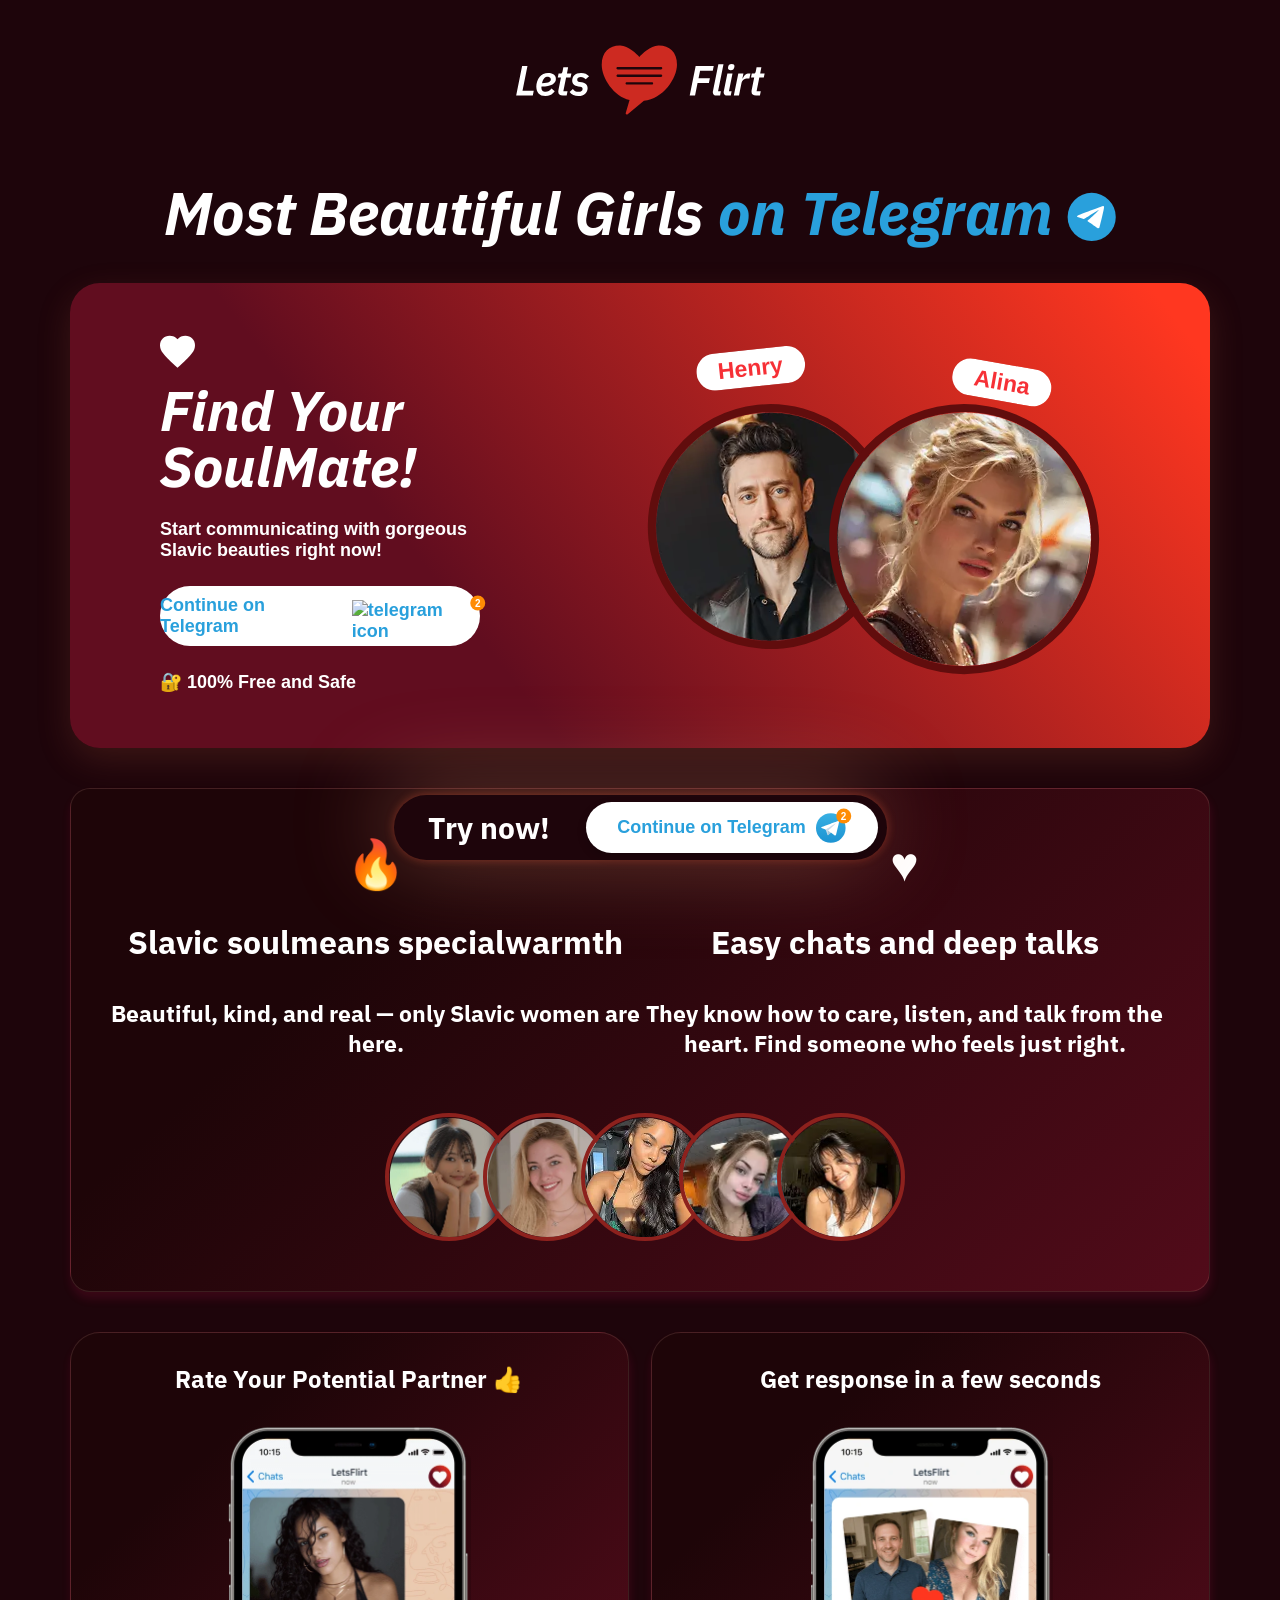
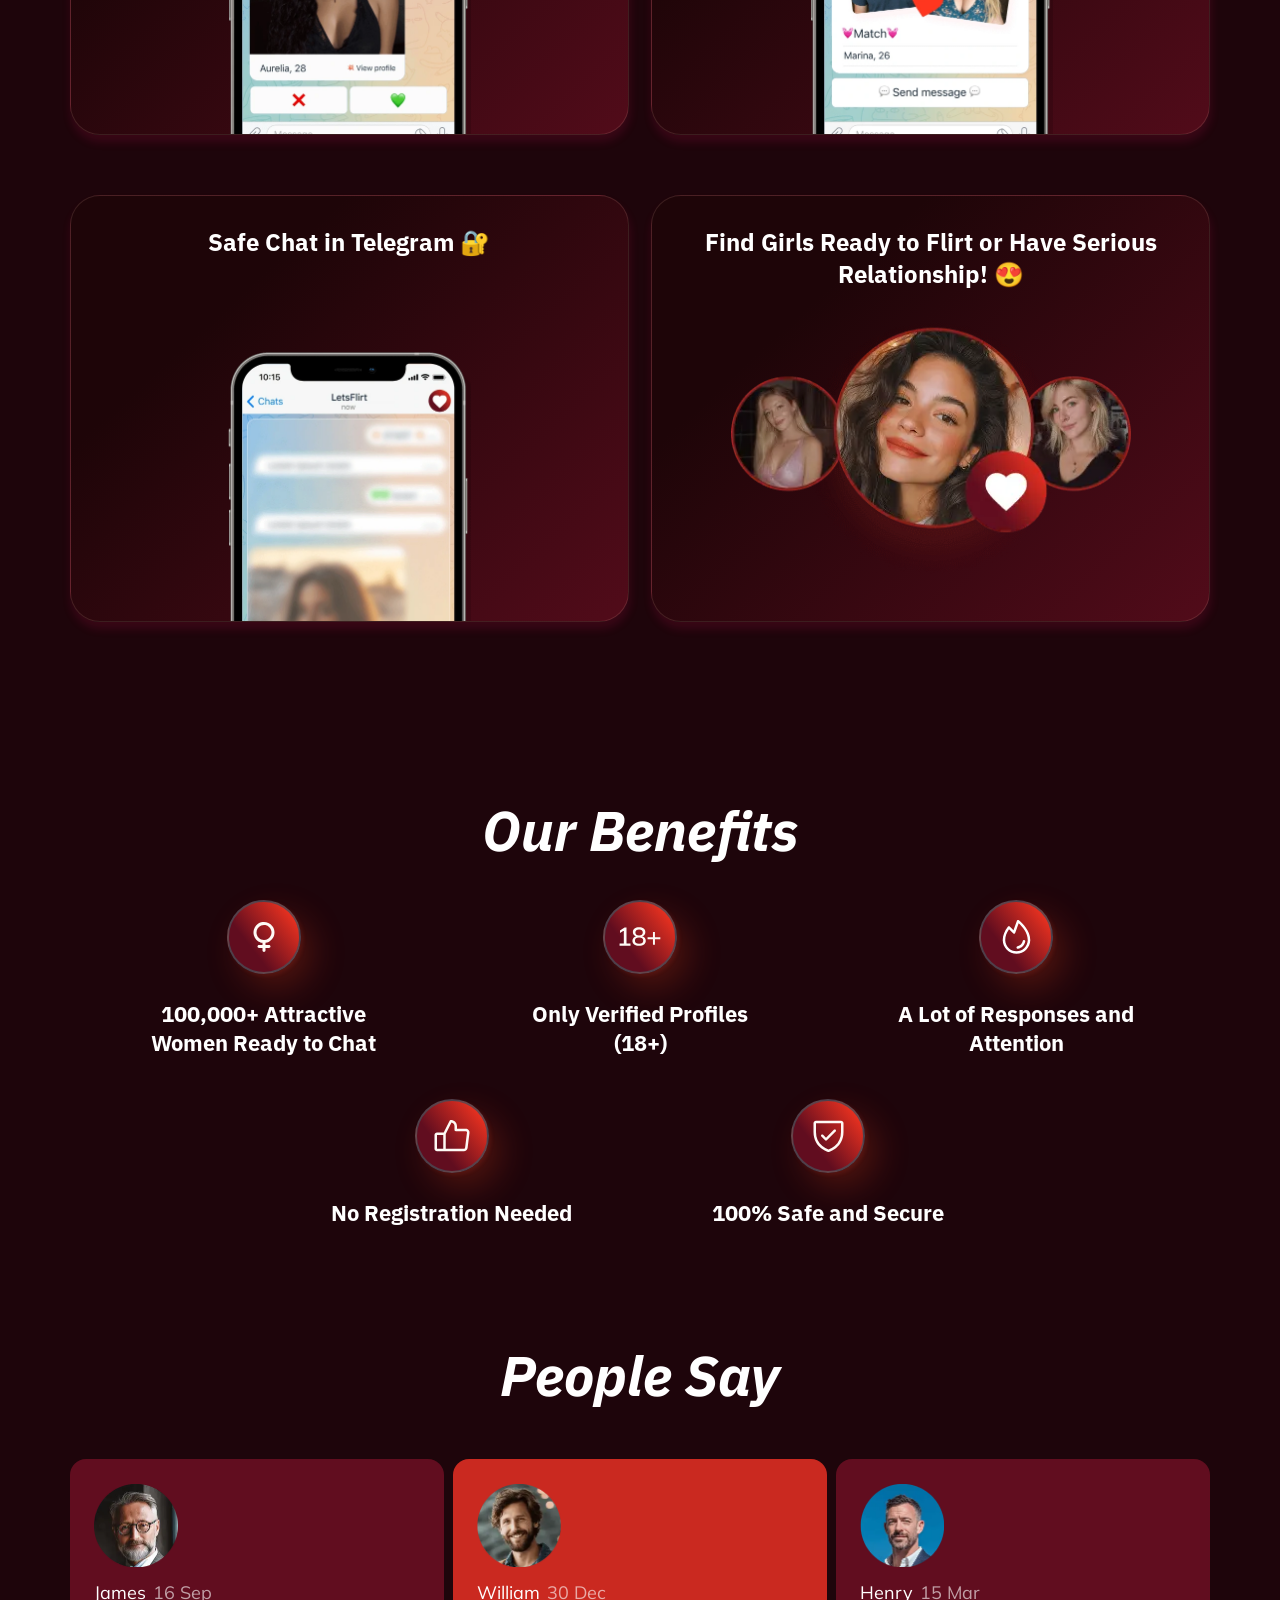
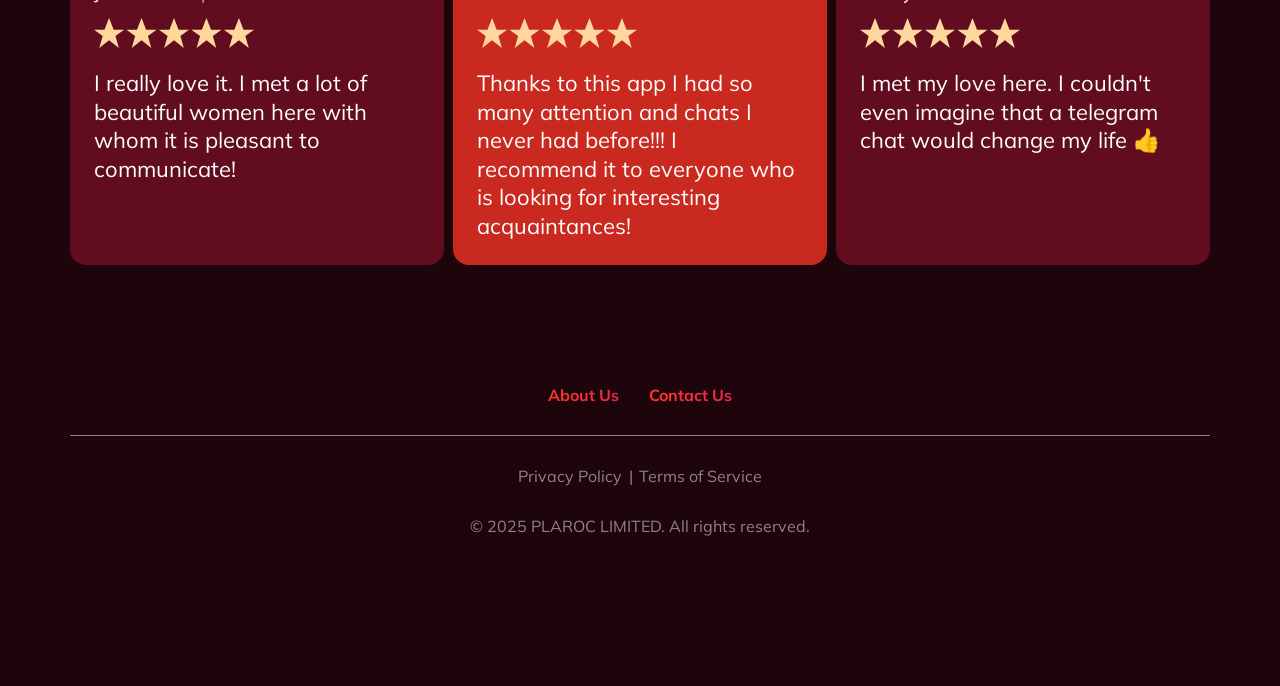
==== commit 2fd54d05: "fonts" ====
--- a/app/index.html
+++ b/app/index.html
@@ -8,15 +8,25 @@
 	<meta name="description" content="LatinoHeartMatch">
 <meta name="keywords" content="LatinoHeartMatch">
 
-<link rel="preload" as="image" href="img/photo1.webp" fetchpriority="high">
+	<!-- Preload critical resources -->
+	<link rel="preload" as="image" href="img/photo1.webp" fetchpriority="high">
 	<link rel="preload" as="image" href="img/photo2-2.webp" fetchpriority="high">
 	<link rel="preload" as="style" href="css/style.min.css">
-
-
+	
+	<!-- Preload fonts -->
+	<!-- IBM Plex Sans -->
+	<link rel="preload" as="font" type="font/woff2" href="fonts/ibm-plex-sans-regular.woff2" crossorigin>
+	<link rel="preload" as="font" type="font/woff2" href="fonts/ibm-plex-sans-italic.woff2" crossorigin>
+	<link rel="preload" as="font" type="font/woff2" href="fonts/ibm-plex-sans-bold.woff2" crossorigin>
+	<link rel="preload" as="font" type="font/woff2" href="fonts/ibm-plex-sans-bold-italic.woff2" crossorigin>
+	<!-- Mulish -->
+	<link rel="preload" as="font" type="font/woff2" href="fonts/mulish-regular.woff2" crossorigin>
+	<link rel="preload" as="font" type="font/woff2" href="fonts/mulish-semibold.woff2" crossorigin>
+	<link rel="preload" as="font" type="font/woff2" href="fonts/mulish-bold.woff2" crossorigin>
+	<link rel="preload" as="font" type="font/woff2" href="fonts/mulish-extrabold.woff2" crossorigin>
+	<link rel="preload" as="font" type="font/woff2" href="fonts/mulish-black.woff2" crossorigin>
 
 	<link rel="stylesheet" href="css/style.min.css">
-	<link rel="preload" as="image" href="img/photo1.webp" fetchpriority="high" />
-	<link rel="preload" as="image" href="img/photo2-2.webp" fetchpriority="high" />
 </head>
 <body>
 	<!-- start header -->
--- a/app/css/style.min.css
+++ b/app/css/style.min.css
@@ -1 +1 @@
-body{font-family:"Mulish",sans-serif;font-size:4.29vw;color:#fff;font-weight:400;background:#1e050b;margin:0;padding:0}.body--secondary{background:#0e0b07}.container{width:91.957vw;margin-left:auto;margin-right:auto}.h1{text-align:center;font-size:9.7vw;font-style:italic;font-weight:700;line-height:1;margin-top:0;margin-bottom:0;font-family:"IBM Plex Sans",sans-serif}.h1 span{display:block;color:#29a0dc}h1{margin-top:0;margin-bottom:0}.h2{font-size:10.724vw;font-weight:700;font-style:italic;line-height:1;margin-top:0;margin-bottom:0;font-family:"IBM Plex Sans",sans-serif}p{font-size:4.826vw;font-weight:600;margin-top:0;margin-bottom:0}.button{background:#fff;display:-webkit-box;display:-ms-flexbox;display:flex;-webkit-box-align:center;-ms-flex-align:center;align-items:center;-webkit-box-pack:center;-ms-flex-pack:center;justify-content:center;width:74.531vw;height:13.673vw;margin-left:auto;margin-right:auto;border-radius:20vw;text-decoration:none;color:#29a0dc;font-weight:900;font-size:4.826vw;background:-webkit-gradient(linear, left top, left bottom, from(#6CC3FF), to(#0077B5));background:linear-gradient(to bottom, #6CC3FF, #0077B5);-webkit-box-shadow:0 4px 10px rgba(0,0,0,.2);box-shadow:0 4px 10px rgba(0,0,0,.2);color:#fff}.button__icon{margin-left:2vw;position:relative;top:.7vw}.button__icon img{width:8.043vw;height:8.043vw}.button__icon-num{position:absolute;top:0;right:0;background:#ff8c04;color:#fff;font-size:2.493vw;width:4.021vw;height:4.021vw;border-radius:50%;display:-webkit-box;display:-ms-flexbox;display:flex;-webkit-box-pack:center;-ms-flex-pack:center;justify-content:center;-webkit-box-align:center;-ms-flex-align:center;align-items:center;-webkit-transform:translateX(35%) translateY(-30%);-ms-transform:translateX(35%) translateY(-30%);transform:translateX(35%) translateY(-30%)}.h3{font-size:5.867vw;font-weight:800;text-align:center;margin-top:0;margin-bottom:0;font-family:"IBM Plex Sans",sans-serif}.button--white{background:#fff;color:#29a0dc;-webkit-box-shadow:none;box-shadow:none}.header{padding-top:7vw;padding-bottom:15.2vw}.logo{margin-left:auto;margin-right:auto;display:block;width:64vw}.logo img{width:100%}.main-screen__content{margin-top:27vw;border-radius:5.898vw;padding-bottom:6.971vw;text-align:center;padding-left:3.485vw;padding-right:3.485vw;background:linear-gradient(232.6deg, #FF3720 4.12%, #610D1F 66.97%);-webkit-box-shadow:0px 12px 34.2px rgba(191,93,66,.19);box-shadow:0px 12px 34.2px rgba(191,93,66,.19);border-radius:22px}.photos-row{display:-webkit-box;display:-ms-flexbox;display:flex;-webkit-box-pack:center;-ms-flex-pack:center;justify-content:center;position:relative;top:-6.667vw}.photo{-o-object-fit:cover;object-fit:cover;-o-object-position:center;object-position:center;border:1.771vw solid #610d0d;border-radius:50%}.photo1{width:39.142vw;height:39.142vw}.photo2{width:42.895vw;height:42.895vw}.photo-item--2{-webkit-transform:rotate(12.84deg) translateX(-8vw);-ms-transform:rotate(12.84deg) translateX(-8vw);transform:rotate(12.84deg) translateX(-8vw);position:relative}.photo-item--1{-webkit-transform:rotate(-6.72deg) translateX(8vw);-ms-transform:rotate(-6.72deg) translateX(8vw);transform:rotate(-6.72deg) translateX(8vw);position:relative}.photo-item--1 .name-wrapper{background:#f32e3e}.photo-item--2 .name-wrapper{background:#e4358d}.main-screen p{margin-top:4.29vw;margin-bottom:4.29vw}.main-screen__content-wrapper{margin-top:-5vw}.name-wrapper{position:absolute;top:0;left:50%;-webkit-transform:translateX(-53%) translateY(-150%);-ms-transform:translateX(-53%) translateY(-150%);transform:translateX(-53%) translateY(-150%);display:-webkit-box;display:-ms-flexbox;display:flex;white-space:nowrap;font-size:4.8vw;line-height:1;display:flex;-webkit-box-align:center;-ms-flex-align:center;align-items:center;padding-left:3vw;padding-right:3vw;padding-top:1vw;padding-bottom:1vw;border-radius:10vw}.name-wrapper img{width:4.8vw;height:auto;display:block;margin-left:1.333vw}.photo-item--2 .name-wrapper{background:#ff3620;-webkit-transform:translateX(-40%) translateY(-120%);-ms-transform:translateX(-40%) translateY(-120%);transform:translateX(-40%) translateY(-120%)}.items-section{padding-top:4.267vw;padding-bottom:10vw}.item{border-radius:5.333vw;margin-bottom:5.333vw;padding-top:6.667vw;padding-left:6.667vw;padding-right:6.667vw;border:1px solid rgba(240,182,169,.14);background:linear-gradient(137.55deg, #1E0508 27.03%, #610D1F 121.72%);-webkit-box-shadow:1px 7px 9.5px rgba(248,21,100,.13);box-shadow:1px 7px 9.5px rgba(248,21,100,.13)}.item__image{width:78vw;display:block;margin-left:auto;margin-right:auto;margin-top:3vw}.item--lg{padding-bottom:10.667vw}.item--lg .h3{margin-bottom:13.33vw}.button--orange{background:-webkit-gradient(linear, left top, left bottom, from(#EB7328), to(#940025));background:linear-gradient(#EB7328, #940025);color:#fff;width:100%}.benefits{text-align:center;padding-bottom:16vw}.benefits__icon-wrapper{width:16vw;height:16vw;border-radius:50%;display:-webkit-box;display:-ms-flexbox;display:flex;-webkit-box-pack:center;-ms-flex-pack:center;justify-content:center;-webkit-box-align:center;-ms-flex-align:center;align-items:center;margin-left:auto;margin-right:auto;margin-bottom:4.267vw;border:2px solid rgba(76,75,85,.8);background:linear-gradient(232.6deg, #FF3720 4.12%, #610D1F 66.97%),linear-gradient(135.19deg, #FF3720 15.85%, #EB2852 92.58%);-webkit-box-shadow:2px 2px 4px rgba(246,60,36,.13),12px 15px 34px rgba(247,71,32,.23);box-shadow:2px 2px 4px rgba(246,60,36,.13),12px 15px 34px rgba(247,71,32,.23)}.benefits__item{margin-top:8vw}.benefits__title{font-size:5.867vw;font-weight:600;font-family:"IBM Plex Sans",sans-serif}.review .h2{margin-bottom:8vw;text-align:center}.review__item{background:#610d1f;margin-top:1.867vw;border-radius:4.267vw;padding:8.533vw}.review__item:nth-child(even){background:#ca2920}.review__author-wrapper{display:-webkit-box;display:-ms-flexbox;display:flex;-webkit-box-align:center;-ms-flex-align:center;align-items:center}.review__author-wrapper img{width:14px;display:block;margin-right:2vw}.review__author{display:-webkit-box;display:-ms-flexbox;display:flex;-webkit-box-align:center;-ms-flex-align:center;align-items:center}.review__date{opacity:.6;margin-left:2vw}.review__text{font-size:5.867vw;margin-top:3vw;font-weight:500;line-height:1.3}.review__item-img{width:22.4vw;height:22.4vw}.stars-img{display:block;margin-top:1.87vw}.cta{text-align:center;padding-top:6.667vw}.cta .button{margin-top:6.4vw}.footer{padding-top:17.067vw;padding-bottom:25vw}.footer__link{display:block;text-decoration:none;text-align:center;padding-bottom:4.267vw;font-weight:700;background:linear-gradient(135.19deg, #FF3720 15.85%, #EB2852 92.58%);-webkit-background-clip:text;-webkit-text-fill-color:rgba(0,0,0,0);background-clip:text;text-fill-color:rgba(0,0,0,0)}.footer__bottom{display:-webkit-box;display:-ms-flexbox;display:flex;-webkit-box-align:center;-ms-flex-align:center;align-items:center;-webkit-box-pack:center;-ms-flex-pack:center;justify-content:center;opacity:.5;border-top:1px solid #fff;padding-top:7.2vw;margin-top:7.2vw;padding-bottom:4.27vw}.footer__bottom span{padding-left:.533vw;padding-right:.533vw}.footer__bottom-link{color:#fff;text-decoration:none}.footer__bottom-link:hover{color:#fff}.footer__copy{color:hsla(0,0%,100%,.5);text-align:center}.fixed-button-wrapper{position:fixed;bottom:0;left:0;width:100%;padding-bottom:2vw;z-index:99}.fixed-button-wrapper .button{width:100%}.get-vip .header{padding-bottom:29px;margin-bottom:37px;text-align:center;background:linear-gradient(232.6deg, #FF3720 4.12%, #610D1F 66.97%)}.get-vip .logo{display:block;margin-left:auto;margin-right:auto;text-decoration:none;width:100%;font-style:italic}.get-vip .logo img{width:55px}.get-vip .logo a{text-decoration:none;display:block}.get-vip h1{font-size:32px;color:#fff;text-decoration:none}.premium-wrapper h2{text-align:center;margin-top:0;margin-bottom:0;font-size:30px;font-weight:800;font-style:italic;line-height:1;margin-bottom:20px}.sub-title{text-align:center;font-size:18px;font-weight:600;margin-bottom:30px}.list-title{font-size:18px;font-weight:800;margin-bottom:16px}.premium__list{margin-left:0;padding-left:0;list-style:none;padding-bottom:120px}.premium__list li{font-size:18px;font-weight:600;padding-left:25px;padding-top:8px;padding-bottom:8px;position:relative}.premium__list li:before{content:"";position:absolute;top:12px;left:0;width:16px;height:16px;background-color:#e4354a;background-image:url("../img/tick.svg");background-repeat:no-repeat;background-position:center;border-radius:50%}.next-button-wrapper{position:fixed;bottom:32px;left:0;width:100%}.next-button-wrapper .button{width:91.467vw;border-radius:12px;background:linear-gradient(135.19deg, #E4358D 15.85%, #EB4528 92.58%),#e4354a;color:#fff;font-size:18px;height:82.8px}.next-button-wrapper .button a{color:#fff;text-decoration:none}.title-text{font-size:30px;line-height:1;font-weight:800;font-style:italic;margin-bottom:20px;display:block}.content__header-text{text-align:center;margin-left:auto;margin-right:auto}.content__header:nth-child(2){display:-webkit-box;display:-ms-flexbox;display:flex;-webkit-box-pack:center;-ms-flex-pack:center;justify-content:center}.content__header:nth-child(2) .content__header-text{background:#fff;color:#eb7328;font-size:18px;font-weight:900;padding:7px 16px;border-radius:30px;margin-bottom:30px}.content__header:nth-child(2) .content__header-text span{text-fill-color:rgba(0,0,0,0);background:linear-gradient(232.6deg, #FF3720 4.12%, #610D1F 66.97%);-webkit-background-clip:text;-webkit-text-fill-color:rgba(0,0,0,0);background-clip:text;text-fill-color:rgba(0,0,0,0)}.get-vip .item{background:#fff;border-radius:10px;padding:13px 16px;color:#0e0b07;position:relative;font-size:18px;font-weight:600;margin-bottom:28px}.get-vip .item .best-price{position:absolute;top:0;right:16px;background:#f16025;color:#fff;-webkit-transform:translateY(-50%);-ms-transform:translateY(-50%);transform:translateY(-50%);font-size:12px;font-weight:600;padding:5px 10px;padding-top:3px;padding-bottom:4px;border-radius:4px;line-height:1}.get-vip .item__footer{position:absolute;bottom:0;left:0;color:#fff;-webkit-transform:translateY(115%);-ms-transform:translateY(115%);transform:translateY(115%);font-size:12px}.get-vip .item__content-footer{display:-webkit-box;display:-ms-flexbox;display:flex;-webkit-box-pack:justify;-ms-flex-pack:justify;justify-content:space-between;margin-top:3px}.get-vip .items-list{margin-bottom:70px}.item__price{font-weight:700}.old-price{text-decoration:line-through}.get-vip .item.active{background:#fd3620;color:#fff}.get-vip .item.active .best-price{background:#fff;color:#f16025}.cancle-link{text-align:center;margin-left:auto;margin-right:auto;display:block;margin-top:23px;color:rgba(254,250,245,.5);font-weight:900;text-decoration:none}.payment-complete .premium__list{display:-webkit-box;display:-ms-flexbox;display:flex;-webkit-box-pack:justify;-ms-flex-pack:justify;justify-content:space-between;position:relative;padding-bottom:0}.payment-complete .premium__list li{padding:0;background:#fd3620;width:48%;text-align:center;-webkit-box-pack:center;-ms-flex-pack:center;justify-content:center;-webkit-box-align:center;-ms-flex-align:center;align-items:center;display:-webkit-box;display:-ms-flexbox;display:flex;height:143px;font-size:22px;font-weight:800;border-radius:8px}.payment-complete .premium__list li:before{display:none}.plus{width:40px;height:40px;background:#fff;border-radius:50%;position:absolute;top:50%;left:50%;-webkit-transform:translateY(-50%) translateX(-50%);-ms-transform:translateY(-50%) translateX(-50%);transform:translateY(-50%) translateX(-50%);z-index:2;color:#eb7328;display:-webkit-box;display:-ms-flexbox;display:flex;-webkit-box-pack:center;-ms-flex-pack:center;justify-content:center;-webkit-box-align:center;-ms-flex-align:center;align-items:center}.plus img{width:16px}.discount{display:-webkit-box;display:-ms-flexbox;display:flex;-webkit-box-pack:justify;-ms-flex-pack:justify;justify-content:space-between;-webkit-box-align:center;-ms-flex-align:center;align-items:center;width:100%;font-size:17px}.discount__value{display:-webkit-box;display:-ms-flexbox;display:flex;-webkit-box-align:center;-ms-flex-align:center;align-items:center;-webkit-box-pack:end;-ms-flex-pack:end;justify-content:flex-end;width:100%;font-size:18px}.discount__value .through{color:#fff;opacity:.5;text-decoration:line-through;margin-right:14px}.discount__value span{color:#eb7328}.title-m{text-align:center;font-size:18px;margin-bottom:23px}.terms-content{background:#fff;color:#000;font-size:16px;padding-top:60px;padding-bottom:80px}.terms-content p{font-size:16px;margin-bottom:15px}.get-vip .header{padding-top:var(--tg-content-safe-area-inset-top)}.get-vip .header.header--terms{margin-bottom:0}.sub-page__title{text-align:center;font-size:40px;font-weight:700;margin-bottom:30px}h3{font-size:26px}.agreement-btn{color:#fff;height:48px;margin-left:auto;margin-right:auto;width:200px;display:-webkit-box;display:-ms-flexbox;display:flex;-webkit-box-pack:center;-ms-flex-pack:center;justify-content:center;-webkit-box-align:center;-ms-flex-align:center;align-items:center;border-radius:50px;margin-top:50px;cursor:pointer;background:linear-gradient(232.6deg, #FF3720 4.12%, #610D1F 66.97%)}.agreement-btn.active{background:#1b8127}.agreement-btn.active:after{content:"✓";font-size:22px;font-weight:700;padding-left:15px}.cancle-link{font-size:18px}.next-button-wrapper .button a{width:100%;height:100%;display:-webkit-box;display:-ms-flexbox;display:flex;-webkit-box-pack:center;-ms-flex-pack:center;justify-content:center;-webkit-box-align:center;-ms-flex-align:center;align-items:center}.agreement-btn__wrapper{position:fixed;bottom:0;left:0;width:100%;padding-top:20px;padding-bottom:20px;background:-webkit-gradient(linear, left top, left bottom, from(rgba(255, 255, 255, 0.1)), to(white));background:linear-gradient(rgba(255, 255, 255, 0.1), white)}.benefits--secondary .benefits__icon-wrapper{background:linear-gradient(231.68deg, #940025 4.12%, #FF7700 66.97%);border:none;-webkit-box-shadow:2px 2px 4px rgba(246,60,36,.13),12px 15px 34px rgba(247,71,32,.23);box-shadow:2px 2px 4px rgba(246,60,36,.13),12px 15px 34px rgba(247,71,32,.23)}.review--secondary .review__item{background:#f16025}.review--secondary .review__item:nth-child(even){background:#ff3b25}.footer__menu--secondary{display:-webkit-box;display:-ms-flexbox;display:flex;-webkit-box-align:center;-ms-flex-align:center;align-items:center;-webkit-box-pack:center;-ms-flex-pack:center;justify-content:center}.footer__menu--secondary .footer__link{padding-bottom:0;color:#ffc079;background:linear-gradient(135.19deg, #FFC079 15.85%, #FFC079 92.58%);-webkit-background-clip:text;-webkit-text-fill-color:rgba(0,0,0,0);background-clip:text;text-fill-color:rgba(0,0,0,0)}.footer__menu--secondary .dot{width:2.5px;height:2.5px;background:#ffc079;border-radius:50%;display:block;margin-left:4.27vw;margin-right:4.27vw}.header--secondary{background:linear-gradient(135.19deg, #940025 15.85%, #EB7328 92.58%);border-bottom-right-radius:5.33vw;border-bottom-left-radius:5.33vw;padding-top:10.67vw;text-align:center}.logo--white{width:66.67vw}.header-secondary__content{margin-top:10.67vw;margin-bottom:9.07vw;display:-webkit-box;display:-ms-flexbox;display:flex;-webkit-box-pack:justify;-ms-flex-pack:justify;justify-content:space-between;height:37.6vw}.header-photo-item{width:20vw;height:20vw;background:#ff6f3f;padding:.8vw;border-radius:50%;display:-webkit-box;display:-ms-flexbox;display:flex;-webkit-box-pack:center;-ms-flex-pack:center;justify-content:center;-webkit-box-align:center;-ms-flex-align:center;align-items:center;-webkit-box-sizing:border-box;box-sizing:border-box;position:relative}.header-photo-item img{width:100%;height:100%;-o-object-fit:cover;object-fit:cover;-o-object-position:center;object-position:center;border-radius:50%}.header-photo-item:first-child,.header-photo-item:nth-child(2){display:none}.header-photo-item:nth-child(3){-ms-flex-item-align:center;align-self:center}.header-photo-item:nth-child(4){position:relative;top:9px}.header-photo-item:nth-child(5){-ms-flex-item-align:end;align-self:flex-end;width:28vw;height:28vw;padding:1.07vw;background:#ffb386}.header-photo-item:nth-child(6){-ms-flex-item-align:center;align-self:center}.header-photo-item:nth-child(7),.header-photo-item:nth-child(8){display:none}.header-photo-item__name{position:absolute;top:100%;left:50%;-webkit-transform:translateX(-50%) translateY(-80%);-ms-transform:translateX(-50%) translateY(-80%);transform:translateX(-50%) translateY(-80%);background:#fff;color:#940025;font-size:2.87vw;padding:.53vw 3.5vw;border-radius:10vw;font-weight:700}.header-photo-item__text{position:absolute;top:0;left:50%;-webkit-transform:translateX(-50%) translateY(-100%);-ms-transform:translateX(-50%) translateY(-100%);transform:translateX(-50%) translateY(-100%);min-width:26.67vw;height:8vw;font-size:3.2vw;background-image:url("../img/bable.svg");background-repeat:no-repeat;background-size:100%;color:#940025;font-weight:900;padding-top:.2vw}.button--secondary{margin-top:6.4vw}.header--secondary{padding-bottom:15vw}.users-list{display:-webkit-box;display:-ms-flexbox;display:flex;-webkit-box-align:center;-ms-flex-align:center;align-items:center;-webkit-box-pack:center;-ms-flex-pack:center;justify-content:center;margin-left:auto;margin-right:auto;-webkit-transform:translateY(-50%);-ms-transform:translateY(-50%);transform:translateY(-50%)}.user__item{width:13.5vw;height:13.5vw;min-width:12.53vw;margin-left:1vw;margin-right:1vw;background:#ffb963;border-radius:50%;-webkit-box-sizing:border-box;box-sizing:border-box;padding:2px;display:-webkit-box;display:-ms-flexbox;display:flex;-webkit-box-pack:center;-ms-flex-pack:center;justify-content:center;-webkit-box-align:center;-ms-flex-align:center;align-items:center;font-weight:700}.user__item img{width:100%;border:2px solid #fff;border-radius:50%;-webkit-box-sizing:border-box;box-sizing:border-box}.user__item--last{background:rgba(0,0,0,0);padding:.53vw;border:.53vw solid #ffb963}.user__item--last .user__item--content{width:100%;height:100%;background:#ffb963;border-radius:50%;display:-webkit-box;display:-ms-flexbox;display:flex;-webkit-box-pack:center;-ms-flex-pack:center;justify-content:center;-webkit-box-align:center;-ms-flex-align:center;align-items:center;font-size:3.48vw}.secondary-item{width:100%;height:90.4vw;position:relative;display:block;margin-bottom:4.27vw;padding:5.33vw 7.2vw;-webkit-box-sizing:border-box;box-sizing:border-box;display:-webkit-box;display:-ms-flexbox;display:flex;-webkit-box-align:end;-ms-flex-align:end;align-items:flex-end;text-decoration:none}.secondary-item .h3{position:relative;z-index:1;color:#fff;text-align:left;text-decoration:none}.secondary-item img{position:absolute;top:0;left:0;width:100%;height:100%;-o-object-fit:cover;object-fit:cover;-o-object-position:center;object-position:center}.items-section--secondary{padding-top:5vw}.fixed-button-wrapper .tg-blue,.fixed-title{display:none}.back-button{display:-webkit-box;display:-ms-flexbox;display:flex;-webkit-box-align:center;-ms-flex-align:center;align-items:center;margin-left:auto;margin-right:auto;border:1px solid hsla(0,0%,100%,.4);color:hsla(0,0%,100%,.9);text-decoration:none;padding:2.2vw 5.33vw;border-radius:10vw;font-size:4.8vw;line-height:1}.back-button img{width:2.17vw;display:inline-block;margin-right:3.88vw}.back-button__wrapper{display:-webkit-box;display:-ms-flexbox;display:flex;-webkit-box-pack:center;-ms-flex-pack:center;justify-content:center}.about__img-wrapper{border-radius:5.333vw;margin-bottom:6.4vw;margin-top:6.4vw;display:-webkit-box;display:-ms-flexbox;display:flex;-webkit-box-pack:center;-ms-flex-pack:center;justify-content:center;-webkit-box-align:end;-ms-flex-align:end;align-items:flex-end;padding-top:4vw;-webkit-box-shadow:1px 7px 9.5px rgba(248,21,100,.13);box-shadow:1px 7px 9.5px rgba(248,21,100,.13);border:1px solid #3e2a38;background:linear-gradient(137.55deg, #1E0508 27.03%, #610D1F 121.72%),linear-gradient(137.55deg, #191829 27.03%, #892237 121.72%);box-shadow:1px 7px 9.5px rgba(248,21,100,.13);border-radius:20px}.about__img{width:64.53vw;display:inline-block;margin-left:auto;margin-right:auto}.about{padding-top:32px}.about .h2{text-align:center;margin-bottom:16px}.about p{margin-bottom:2vw}.red{color:#ff3d52}.join-img{width:100%;margin-top:6.4vw;margin-bottom:6.4vw}.join-section{padding-top:12.8vw}.join-section .h2{text-align:center}.join-section .button--white{width:100%;margin-top:6.4vw}.contact-section p{text-align:center}.contact-section__title{font-size:5.87vw;text-align:center;font-weight:600;margin-bottom:10px}.contact-item{border-radius:5.33vw;display:-webkit-box;display:-ms-flexbox;display:flex;-webkit-box-align:center;-ms-flex-align:center;align-items:center;padding:6.4vw 5vw;border:1px solid #3e2a38;font-size:4.8vw;font-weight:800;color:#fff;font-weight:900;margin-bottom:4.27vw;background:linear-gradient(137.55deg, #1E0508 27.03%, #610D1F 121.72%);-webkit-box-shadow:1px 7px 9.5px rgba(248,21,100,.13);box-shadow:1px 7px 9.5px rgba(248,21,100,.13);border-radius:20px}.contact-item__icon{width:12.8vw;height:12.8vw;min-width:12.8vw;display:-webkit-box;display:-ms-flexbox;display:flex;-webkit-box-pack:center;-ms-flex-pack:center;justify-content:center;-webkit-box-align:center;-ms-flex-align:center;align-items:center;border-radius:50%;margin-right:16px;border:1px solid #3e2a38;background:linear-gradient(232.6deg, #FF3720 4.12%, #610D1F 66.97%);-webkit-box-shadow:1.6px 1.6px 3.2px rgba(246,60,36,.13),9.6px 12px 27.2px rgba(247,71,32,.23);box-shadow:1.6px 1.6px 3.2px rgba(246,60,36,.13),9.6px 12px 27.2px rgba(247,71,32,.23)}.contact-list{margin-bottom:10.67vw}.text-center{text-align:center}.orange{color:#ed7830}.mt-5{margin-bottom:6.4vw}.body--secondary .footer__menu{display:-webkit-box;display:-ms-flexbox;display:flex;-webkit-box-align:center;-ms-flex-align:center;align-items:center;-webkit-box-pack:center;-ms-flex-pack:center;justify-content:center}.body--secondary .footer a.footer__link{background:linear-gradient(135.19deg, #FFC079 15.85%, #FFC079 92.58%);-webkit-background-clip:text;-webkit-text-fill-color:rgba(0,0,0,0);background-clip:text;text-fill-color:rgba(0,0,0,0);padding-bottom:0}.body--secondary .footer-dot{width:.67vw;height:.67vw;border-radius:50%;background:rgba(255,192,121,.5);display:inline-block;margin-left:16px;margin-right:16px}.body--secondary .contact-item{background:linear-gradient(135.19deg, #940025 15.85%, #EB7328 92.58%),linear-gradient(137.55deg, #1D0A20 27.03%, #A62264 121.72%),linear-gradient(137.55deg, #191829 27.03%, #892237 121.72%);-webkit-box-shadow:1px 7px 9.5px rgba(248,21,100,.13);box-shadow:1px 7px 9.5px rgba(248,21,100,.13)}.body--secondary .contact-item__icon{background:#fff;border:none}.header-secondary__content{width:91.957vw;margin-left:auto;margin-right:auto}.header--secondary{position:relative}.header-bg{position:absolute;top:67vw;left:-19.9vw;width:34.67vw}.header-bg-2{width:23vw;position:absolute;top:55vw;right:-8vw}.main-screen p{font-size:4.267vw}.text-image-section{padding-top:4.267vw;padding-bottom:0vw}.text-image-section__content{padding:5.333vw 5vw 5vw;border-radius:5.333vw;border:1px solid rgba(240,182,169,.14);text-align:center;overflow:hidden;background:linear-gradient(137.55deg, #1E0508 27.03%, #610D1F 121.72%);-webkit-box-shadow:1px 7px 9.5px rgba(248,21,100,.13);box-shadow:1px 7px 9.5px rgba(248,21,100,.13)}.text-image__icon{font-size:48px;font-family:"IBM Plex Sans",sans-serif}.text-image-section__title{font-size:8.533vw;font-family:"IBM Plex Sans",sans-serif;font-weight:600;margin-bottom:5vw}.text-image-section__text{font-size:6.4vw;font-weight:600;font-family:"IBM Plex Sans",sans-serif}.photos-list{margin-top:11.733vw;margin-bottom:11.733vw;display:-webkit-box;display:-ms-flexbox;display:flex;-webkit-box-pack:center;-ms-flex-pack:center;justify-content:center}.photo-l{min-width:32vw;max-width:32vw;min-height:32vw;max-height:32vw;-o-object-fit:cover;object-fit:cover;-o-object-position:center;object-position:center;border-radius:50%;border:.8vw solid #8d211d;margin-left:-5vw}.photo-l:first-child{margin-left:0}.premium__list li:before{background-color:#fd3620}.next-button-wrapper .button a{border-radius:10px;background:linear-gradient(232.6deg, #FF3720 4.12%, #610D1F 66.97%)}.contact-item__icon{display:none}.contact-section .container p{margin-bottom:7vw;margin-top:7vw}.get-vip .header{padding-top:40px;padding-bottom:40px}.get-vip.fullscreen .logo{-webkit-transform:translateY(130%);-ms-transform:translateY(130%);transform:translateY(130%)}.get-vip.fullscreen .header{padding-top:var(--tg-content-safe-area-inset-top);padding-top:56px;padding-bottom:70px}.avatar{width:22.4vw;height:22.4vw;margin-bottom:1.87vw}.avatar img{width:100%;height:100%;-o-object-fit:cover;object-fit:cover;-o-object-position:center;object-position:center}@media only screen and (max-width: 768px){.agreement-btn__wrapper .agreement-btn{width:90%}div.photo-l2{min-width:32vw;width:32vw;height:32vw;border-radius:50%;overflow:hidden;position:relative;border:.8vw solid #8d211d;margin-left:-8vw}div.photo-l2:first-child{margin-left:-1vw}div.photo-l2 img{width:100%;height:100%;min-height:100%;min-width:100%;-o-object-fit:cover;object-fit:cover;-o-object-position:center;object-position:center}}@media only screen and (min-width: 992px){.item--lg .h3{margin-bottom:0}.avatar{width:84px;height:84px;margin-bottom:0}div.photo-l2{min-width:120px;width:120px;height:120px;border-radius:50%;overflow:hidden;position:relative;border:4px solid #8d211d;margin-left:-30px}div.photo-l2:first-child{margin-left:10px}div.photo-l2 img{min-width:100%;width:100%;position:absolute;top:0;left:0;height:100%;-o-object-fit:cover;object-fit:cover;-o-object-position:center;object-position:center}.logo{width:250px}.fixed-button-wrapper{display:none}.header{padding-top:40px;padding-bottom:50px}.h1{font-size:60px}.h1 img{width:50px;position:relative;top:6px}.h2{font-size:56px}p{font-size:18px}.photos-row{top:0;width:50%}.main-screen__content{display:-webkit-box;display:-ms-flexbox;display:flex;-webkit-box-align:center;-ms-flex-align:center;align-items:center}.photo1{width:245px;height:245px}.photo2{width:270px;height:270px}.name-wrapper{font-size:23px;font-weight:600}.button{font-size:18px;width:320px;height:60px}.main-screen__content-wrapper{width:50%}.main-screen__content{margin-top:60px}.container{width:1140px;max-width:91.957vw}.main-screen__content-wrapper{margin-top:0}.main-screen__content{padding:30px}.name-wrapper{border:2px solid hsla(0,0%,100%,.3)}.button__icon img{width:30px;height:30px}.button__icon-num{font-size:10px;width:15px;height:15px}.main-screen p{margin-top:25px;margin-bottom:25px}.main-screen__content{border-radius:30px}.photo-item--1{-webkit-transform:translateX(13%) translateY(0) rotate(-6deg);-ms-transform:translateX(13%) translateY(0) rotate(-6deg);transform:translateX(13%) translateY(0) rotate(-6deg)}.photo-item--2{-webkit-transform:translateX(-13%) translateY(0) rotate(10deg);-ms-transform:translateX(-13%) translateY(0) rotate(10deg);transform:translateX(-13%) translateY(0) rotate(10deg)}.photo{border-width:8px;-webkit-box-sizing:border-box;box-sizing:border-box}.name-wrapper{padding:5px 20px}.name-wrapper img{width:20px;margin-left:5px}.photos-row{margin-top:60px;padding-right:50px}.main-screen__content-wrapper{width:350px;margin-left:auto;margin-right:auto;max-width:50%}.main-screen__content{margin-top:40px;-webkit-box-orient:horizontal;-webkit-box-direction:reverse;-ms-flex-direction:row-reverse;flex-direction:row-reverse}.button__icon{margin-left:10px;top:5px}.items-row{display:-webkit-box;display:-ms-flexbox;display:flex;-webkit-box-pack:justify;-ms-flex-pack:justify;justify-content:space-between;-ms-flex-wrap:wrap;flex-wrap:wrap}.items-row .item{width:49%;padding:30px;border-radius:30px;-webkit-box-sizing:border-box;box-sizing:border-box;margin-bottom:60px;padding-bottom:0;display:-webkit-box;display:-ms-flexbox;display:flex;-webkit-box-orient:vertical;-webkit-box-direction:normal;-ms-flex-direction:column;flex-direction:column;-webkit-box-pack:justify;-ms-flex-pack:justify;justify-content:space-between;overflow:hidden}.item__image{max-width:100%}.h3{font-size:24px}.items-section{padding-top:120px;padding-bottom:120px}.item__image{margin-top:24px}.item:nth-child(3) img{margin-bottom:0px;position:relative;top:38px}.item:nth-child(4){padding-bottom:40px;max-width:100%}.item:nth-child(4) img{width:400px;margin-left:auto;margin-right:auto}.benefits__list{display:-webkit-box;display:-ms-flexbox;display:flex;-ms-flex-wrap:wrap;flex-wrap:wrap;-webkit-box-pack:center;-ms-flex-pack:center;justify-content:center}.benefits__item{width:33%;margin-top:42px}.benefits__icon-wrapper{width:70px;height:70px;margin-bottom:25px}.benefits__title{font-size:22px}.benefits__icon-wrapper img{max-width:60%;max-height:60%}.benefits{padding-bottom:120px}.review .h2{margin-bottom:60px}.review__list{display:-webkit-box;display:-ms-flexbox;display:flex;-webkit-box-pack:justify;-ms-flex-pack:justify;justify-content:space-between}.review__item{width:32.8%;-webkit-box-sizing:border-box;box-sizing:border-box;padding:30px;border-radius:30px;margin-top:26px}.review__text{font-size:22px}.review__author-wrapper{font-size:18px;margin-top:14px}.review__text{margin-top:25px}.review .h2{margin-bottom:30px}.cta .button{margin-top:50px}.footer{padding-top:120px;font-size:16px}.footer__link{padding-bottom:0;margin-right:15px;margin-left:15px}.footer__menu{display:-webkit-box;display:-ms-flexbox;display:flex;-webkit-box-align:center;-ms-flex-align:center;align-items:center;-webkit-box-pack:center;-ms-flex-pack:center;justify-content:center}.footer__bottom{margin-top:30px;padding-top:30px;padding-bottom:30px}.footer__copy{text-align:center}.footer{padding-bottom:40px}.header--secondary{padding-top:30px}.header-secondary__content{margin-top:40px;margin-bottom:100px}.header-photo-item{width:12.15vw;min-width:12.15vw;height:12.15vw;padding:.56vw;margin:0 .6vw}.header-photo-item:first-child,.header-photo-item:nth-child(2){display:block;width:12.15vw;min-width:12.15vw;height:12.15vw}.header-photo-item:nth-child(3),.header-photo-item:nth-child(4){padding:.56vw;width:12.15vw;min-width:12.15vw;height:12.15vw}.header-photo-item:nth-child(5){width:17.92vw;min-width:17.92vw;height:17.92vw;padding:.63vw}.header-photo-item:nth-child(7),.header-photo-item:nth-child(8){display:block}.header-secondary__content{height:26vw;padding-top:2vw;padding-bottom:2vw}.header-photo-item__name{padding:5px 25px;font-size:20px}.header-photo-item__text{font-size:24px;min-width:215px;height:61px}.header-secondary__content{margin-top:90px;margin-bottom:80px}.button--secondary{margin-top:40px}.header--secondary{padding-bottom:115px}.user__item{width:100px;height:100px;min-width:100px}.user__item--last{padding:4px;border-width:4px}.user__item--last .user__item--content{font-size:22px}.user__item{padding:4px}.user__item img{border-width:4px}.secondary-items-list{display:-webkit-box;display:-ms-flexbox;display:flex;-webkit-box-pack:justify;-ms-flex-pack:justify;justify-content:space-between}.secondary-item{width:23%;height:300px;padding:10px 20px;-webkit-box-sizing:border-box;box-sizing:border-box;border-radius:15px;overflow:hidden}.items-section{padding-top:40px}.secondary-item{margin-bottom:50px}.secondary-item .h3{font-size:18px}.footer__menu--secondary .dot{margin-left:15px;margin-right:15px}.h1 span{display:inline-block}.main-screen__content-wrapper{text-align:left;margin-left:0}.main-screen__content-wrapper .button{margin-left:0}.main-screen .h2{font-size:56px}.main-screen__content{padding-left:90px}.photo-item--1 .name-wrapper,.photo-item--2 .name-wrapper{background:#fff;color:#f63036}.item__image{width:244px}.item .h3 br{display:none}.benefits__title{width:260px;margin-left:auto;margin-right:auto;max-width:100%}.review__item-img{width:84px;height:84px}.review__item{padding:24px;border-radius:16px;display:-webkit-box;display:-ms-flexbox;display:flex;-webkit-box-orient:vertical;-webkit-box-direction:normal;-ms-flex-direction:column;flex-direction:column;-webkit-box-align:start;-ms-flex-align:start;align-items:flex-start;-webkit-box-pack:start;-ms-flex-pack:start;justify-content:flex-start}.stars-img{margin-top:7px}.review__date{margin-left:7px}.review__text{margin-top:7px}.fixed-button-wrapper{display:block}.fixed-button-wrapper .container{-webkit-box-sizing:border-box;box-sizing:border-box;display:-webkit-box;display:-ms-flexbox;display:flex;-webkit-box-pack:justify;-ms-flex-pack:justify;justify-content:space-between;-webkit-box-align:center;-ms-flex-align:center;align-items:center;padding:7px 9px 7px 34px;width:493px;max-width:100%;background:#1e050b;color:#fff;border-radius:50px;font-size:30px;font-weight:600;-webkit-box-shadow:0px 0px 10px rgba(223,83,51,.43),-10px -5px 93.2px rgba(255,170,130,.37);box-shadow:0px 0px 10px rgba(223,83,51,.43),-10px -5px 93.2px rgba(255,170,130,.37)}.fixed-button-wrapper .container .button{width:292px;height:51px;margin-right:0;margin-left:0;background:#fff;color:#29a0dc}.fixed-title{font-size:30px;font-family:"IBM Plex Sans",sans-serif}.fixed-button-wrapper{padding-bottom:40px}.fixed-button-wrapper img{display:none}.fixed-button-wrapper .tg-blue{display:block}.fixed-button-wrapper .button__icon{top:0px}.footer{padding-bottom:150px}.fixed-title{display:block}.about .container{width:608px}.back-button{font-size:18px;padding:10px 21px}.back-button img{width:8.13px;margin-right:14.56px}.about__img-wrapper{margin-top:24px;margin-bottom:24px;border-radius:20px;padding-top:12px;border:1px solid #3e2a38}.about p{margin-bottom:5px}.about__img{width:244px}.join-section{padding-top:80px}.join-section .container{width:608px}.join-img{margin-top:42px;margin-bottom:24px}.join-section .button--white{margin-top:24px;width:292px}.contact-section__title{font-size:22px;margin-top:48px}.contact-item{font-size:18px;padding:24px;border-radius:20px;margin-bottom:16px}.contact-item__icon{width:48px;height:48px;min-width:48px}.contact-list{margin-bottom:48px}.mt-5{margin-bottom:42px}.body--secondary .footer-dot{width:2.5px;height:2.5px;margin-left:0px;margin-right:0px}.body--secondary .header--secondary .header-secondary__content{overflow:hidden;width:100%;-webkit-box-sizing:border-box;box-sizing:border-box;-webkit-box-pack:center;-ms-flex-pack:center;justify-content:center}.header-bg{width:386px;left:0;top:auto;bottom:0}.header--secondary{overflow:hidden}.header-bg-2{top:150px;right:-25px;width:300px}.secondary-item{width:49%;margin-bottom:20px}.secondary-items-list{-ms-flex-wrap:wrap;flex-wrap:wrap}.items-section--secondary .button{margin-top:40px}.main-screen p{font-size:18px}.text-image-section__title{font-size:32px}.text-image-section__title br{display:none}.text-image-section__text{font-size:23px;margin-left:auto;margin-right:auto}.photo-l{width:120px;height:120px;border-width:3px;margin-left:-20px}.text-image-section__content{display:-webkit-box;display:-ms-flexbox;display:flex;-ms-flex-wrap:wrap;flex-wrap:wrap}.text-image-section__item{width:50%}.text-image-section__item:first-child{-webkit-box-ordinal-group:2;-ms-flex-order:1;order:1}.text-image-section__item:last-child{-webkit-box-ordinal-group:3;-ms-flex-order:2;order:2}.photos-list{-webkit-box-ordinal-group:4;-ms-flex-order:3;order:3;margin-left:auto;margin-right:auto;margin-top:55px;margin-bottom:0}.text-image-section__content{border-radius:20px;padding:50px 40px}.text-image__icon{line-height:1;margin-bottom:34px}.text-image-section__title{margin-bottom:35px}.text-image-section{padding-top:40px}.stars-img{width:160px;margin-bottom:14px;margin-top:14px}.contact-item__icon{display:-webkit-box;display:-ms-flexbox;display:flex}.main-screen .h1 br{display:none}.contact-section .container p{margin-bottom:0px;margin-top:30px}}.premium-wrapper .sub-title{text-align:center;font-weight:800}.get-vip-photos{display:-webkit-box;display:-ms-flexbox;display:flex;-webkit-box-align:center;-ms-flex-align:center;align-items:center;-webkit-box-pack:center;-ms-flex-pack:center;justify-content:center;margin-bottom:12px;margin-top:10px}.get-vip-photos .get-vip-photo__item{-o-object-fit:cover;object-fit:cover;-o-object-position:center;object-position:center;border-radius:50%;overflow:hidden}.get-vip-photos .get-vip-photo__item:first-child{width:100px;height:100px;z-index:5}.get-vip-photos .get-vip-photo__item:nth-child(2){width:66px;height:66px;margin-left:-15px;z-index:4}.get-vip-photos .get-vip-photo__item:nth-child(2) img{-webkit-filter:blur(3px);filter:blur(3px)}.get-vip-photos .get-vip-photo__item:nth-child(3){width:66px;height:66px;margin-left:-15px;z-index:3}.get-vip-photos .get-vip-photo__item:nth-child(3) img{-webkit-filter:blur(3px);filter:blur(3px)}.get-vip-photos .get-vip-photo__item:nth-child(4){width:66px;height:66px;margin-left:-15px}.get-vip-photos .get-vip-photo__item:nth-child(4) img{-webkit-filter:blur(3px);filter:blur(3px)}@media only screen and (max-height: 700px){.get-vip .header{padding-top:15px;padding-bottom:15px;margin-bottom:15px}.get-vip .header .logo{-webkit-transform:translateY(0);-ms-transform:translateY(0);transform:translateY(0)}.get-vip.fullscreen .logo{-webkit-transform:translateY(15%);-ms-transform:translateY(15%);transform:translateY(15%)}.get-vip.fullscreen .header{padding-top:var(--tg-content-safe-area-inset-top);padding-bottom:15px}.get-vip h1{font-size:26px}.title-text{font-size:28px}.content__header:nth-child(2) .content__header-text{font-size:16px;margin-bottom:20px}.title-text{margin-bottom:15px}.get-vip .item{padding-top:10px;padding-bottom:10px}}@media only screen and (max-height: 600px){.get-vip .header{display:none}.get-vip .content.wrapper,.get-vip .content.premium-wrapper{padding-top:15px}.get-vip .title-text{line-height:1}}+@font-face{font-family:"IBM Plex Sans";font-style:normal;font-weight:400;font-display:swap;src:url("../fonts/ibm-plex-sans-regular.woff2") format("woff2")}@font-face{font-family:"IBM Plex Sans";font-style:italic;font-weight:400;font-display:swap;src:url("../fonts/ibm-plex-sans-italic.woff2") format("woff2")}@font-face{font-family:"IBM Plex Sans";font-style:normal;font-weight:700;font-display:swap;src:url("../fonts/ibm-plex-sans-bold.woff2") format("woff2")}@font-face{font-family:"IBM Plex Sans";font-style:italic;font-weight:700;font-display:swap;src:url("../fonts/ibm-plex-sans-bold-italic.woff2") format("woff2")}@font-face{font-family:"Mulish";font-style:normal;font-weight:400;font-display:swap;src:url("../fonts/mulish-regular.woff2") format("woff2")}@font-face{font-family:"Mulish";font-style:normal;font-weight:600;font-display:swap;src:url("../fonts/mulish-semibold.woff2") format("woff2")}@font-face{font-family:"Mulish";font-style:normal;font-weight:700;font-display:swap;src:url("../fonts/mulish-bold.woff2") format("woff2")}@font-face{font-family:"Mulish";font-style:normal;font-weight:800;font-display:swap;src:url("../fonts/mulish-extrabold.woff2") format("woff2")}@font-face{font-family:"Mulish";font-style:normal;font-weight:900;font-display:swap;src:url("../fonts/mulish-black.woff2") format("woff2")}body{font-family:"Mulish",sans-serif;font-size:4.29vw;color:#fff;font-weight:400;background:#1e050b;margin:0;padding:0}.body--secondary{background:#0e0b07}.container{width:91.957vw;margin-left:auto;margin-right:auto}.h1{text-align:center;font-size:9.7vw;font-style:italic;font-weight:700;line-height:1;margin-top:0;margin-bottom:0;font-family:"IBM Plex Sans",sans-serif}.h1 span{display:block;color:#29a0dc}h1{margin-top:0;margin-bottom:0}.h2{font-size:10.724vw;font-weight:700;font-style:italic;line-height:1;margin-top:0;margin-bottom:0;font-family:"IBM Plex Sans",sans-serif}p{font-size:4.826vw;font-weight:600;margin-top:0;margin-bottom:0}.button{background:#fff;display:-webkit-box;display:-ms-flexbox;display:flex;-webkit-box-align:center;-ms-flex-align:center;align-items:center;-webkit-box-pack:center;-ms-flex-pack:center;justify-content:center;width:74.531vw;height:13.673vw;margin-left:auto;margin-right:auto;border-radius:20vw;text-decoration:none;color:#29a0dc;font-weight:900;font-size:4.826vw;background:-webkit-gradient(linear, left top, left bottom, from(#6CC3FF), to(#0077B5));background:linear-gradient(to bottom, #6CC3FF, #0077B5);-webkit-box-shadow:0 4px 10px rgba(0,0,0,.2);box-shadow:0 4px 10px rgba(0,0,0,.2);color:#fff}.button__icon{margin-left:2vw;position:relative;top:.7vw}.button__icon img{width:8.043vw;height:8.043vw}.button__icon-num{position:absolute;top:0;right:0;background:#ff8c04;color:#fff;font-size:2.493vw;width:4.021vw;height:4.021vw;border-radius:50%;display:-webkit-box;display:-ms-flexbox;display:flex;-webkit-box-pack:center;-ms-flex-pack:center;justify-content:center;-webkit-box-align:center;-ms-flex-align:center;align-items:center;-webkit-transform:translateX(35%) translateY(-30%);-ms-transform:translateX(35%) translateY(-30%);transform:translateX(35%) translateY(-30%)}.h3{font-size:5.867vw;font-weight:800;text-align:center;margin-top:0;margin-bottom:0;font-family:"IBM Plex Sans",sans-serif}.button--white{background:#fff;color:#29a0dc;-webkit-box-shadow:none;box-shadow:none}.header{padding-top:7vw;padding-bottom:15.2vw}.logo{margin-left:auto;margin-right:auto;display:block;width:64vw}.logo img{width:100%}.main-screen__content{margin-top:27vw;border-radius:5.898vw;padding-bottom:6.971vw;text-align:center;padding-left:3.485vw;padding-right:3.485vw;background:linear-gradient(232.6deg, #FF3720 4.12%, #610D1F 66.97%);-webkit-box-shadow:0px 12px 34.2px rgba(191,93,66,.19);box-shadow:0px 12px 34.2px rgba(191,93,66,.19);border-radius:22px}.photos-row{display:-webkit-box;display:-ms-flexbox;display:flex;-webkit-box-pack:center;-ms-flex-pack:center;justify-content:center;position:relative;top:-6.667vw}.photo{-o-object-fit:cover;object-fit:cover;-o-object-position:center;object-position:center;border:1.771vw solid #610d0d;border-radius:50%}.photo1{width:39.142vw;height:39.142vw}.photo2{width:42.895vw;height:42.895vw}.photo-item--2{-webkit-transform:rotate(12.84deg) translateX(-8vw);-ms-transform:rotate(12.84deg) translateX(-8vw);transform:rotate(12.84deg) translateX(-8vw);position:relative}.photo-item--1{-webkit-transform:rotate(-6.72deg) translateX(8vw);-ms-transform:rotate(-6.72deg) translateX(8vw);transform:rotate(-6.72deg) translateX(8vw);position:relative}.photo-item--1 .name-wrapper{background:#f32e3e}.photo-item--2 .name-wrapper{background:#e4358d}.main-screen p{margin-top:4.29vw;margin-bottom:4.29vw}.main-screen__content-wrapper{margin-top:-5vw}.name-wrapper{position:absolute;top:0;left:50%;-webkit-transform:translateX(-53%) translateY(-150%);-ms-transform:translateX(-53%) translateY(-150%);transform:translateX(-53%) translateY(-150%);display:-webkit-box;display:-ms-flexbox;display:flex;white-space:nowrap;font-size:4.8vw;line-height:1;display:flex;-webkit-box-align:center;-ms-flex-align:center;align-items:center;padding-left:3vw;padding-right:3vw;padding-top:1vw;padding-bottom:1vw;border-radius:10vw}.name-wrapper img{width:4.8vw;height:auto;display:block;margin-left:1.333vw}.photo-item--2 .name-wrapper{background:#ff3620;-webkit-transform:translateX(-40%) translateY(-120%);-ms-transform:translateX(-40%) translateY(-120%);transform:translateX(-40%) translateY(-120%)}.items-section{padding-top:4.267vw;padding-bottom:10vw}.item{border-radius:5.333vw;margin-bottom:5.333vw;padding-top:6.667vw;padding-left:6.667vw;padding-right:6.667vw;border:1px solid rgba(240,182,169,.14);background:linear-gradient(137.55deg, #1E0508 27.03%, #610D1F 121.72%);-webkit-box-shadow:1px 7px 9.5px rgba(248,21,100,.13);box-shadow:1px 7px 9.5px rgba(248,21,100,.13)}.item__image{width:78vw;display:block;margin-left:auto;margin-right:auto;margin-top:3vw}.item--lg{padding-bottom:10.667vw}.item--lg .h3{margin-bottom:13.33vw}.button--orange{background:-webkit-gradient(linear, left top, left bottom, from(#EB7328), to(#940025));background:linear-gradient(#EB7328, #940025);color:#fff;width:100%}.benefits{text-align:center;padding-bottom:16vw}.benefits__icon-wrapper{width:16vw;height:16vw;border-radius:50%;display:-webkit-box;display:-ms-flexbox;display:flex;-webkit-box-pack:center;-ms-flex-pack:center;justify-content:center;-webkit-box-align:center;-ms-flex-align:center;align-items:center;margin-left:auto;margin-right:auto;margin-bottom:4.267vw;border:2px solid rgba(76,75,85,.8);background:linear-gradient(232.6deg, #FF3720 4.12%, #610D1F 66.97%),linear-gradient(135.19deg, #FF3720 15.85%, #EB2852 92.58%);-webkit-box-shadow:2px 2px 4px rgba(246,60,36,.13),12px 15px 34px rgba(247,71,32,.23);box-shadow:2px 2px 4px rgba(246,60,36,.13),12px 15px 34px rgba(247,71,32,.23)}.benefits__item{margin-top:8vw}.benefits__title{font-size:5.867vw;font-weight:600;font-family:"IBM Plex Sans",sans-serif}.review .h2{margin-bottom:8vw;text-align:center}.review__item{background:#610d1f;margin-top:1.867vw;border-radius:4.267vw;padding:8.533vw}.review__item:nth-child(even){background:#ca2920}.review__author-wrapper{display:-webkit-box;display:-ms-flexbox;display:flex;-webkit-box-align:center;-ms-flex-align:center;align-items:center}.review__author-wrapper img{width:14px;display:block;margin-right:2vw}.review__author{display:-webkit-box;display:-ms-flexbox;display:flex;-webkit-box-align:center;-ms-flex-align:center;align-items:center}.review__date{opacity:.6;margin-left:2vw}.review__text{font-size:5.867vw;margin-top:3vw;font-weight:500;line-height:1.3}.review__item-img{width:22.4vw;height:22.4vw}.stars-img{display:block;margin-top:1.87vw}.cta{text-align:center;padding-top:6.667vw}.cta .button{margin-top:6.4vw}.footer{padding-top:17.067vw;padding-bottom:25vw}.footer__link{display:block;text-decoration:none;text-align:center;padding-bottom:4.267vw;font-weight:700;background:linear-gradient(135.19deg, #FF3720 15.85%, #EB2852 92.58%);-webkit-background-clip:text;-webkit-text-fill-color:rgba(0,0,0,0);background-clip:text;text-fill-color:rgba(0,0,0,0)}.footer__bottom{display:-webkit-box;display:-ms-flexbox;display:flex;-webkit-box-align:center;-ms-flex-align:center;align-items:center;-webkit-box-pack:center;-ms-flex-pack:center;justify-content:center;opacity:.5;border-top:1px solid #fff;padding-top:7.2vw;margin-top:7.2vw;padding-bottom:4.27vw}.footer__bottom span{padding-left:.533vw;padding-right:.533vw}.footer__bottom-link{color:#fff;text-decoration:none}.footer__bottom-link:hover{color:#fff}.footer__copy{color:hsla(0,0%,100%,.5);text-align:center}.fixed-button-wrapper{position:fixed;bottom:0;left:0;width:100%;padding-bottom:2vw;z-index:99}.fixed-button-wrapper .button{width:100%}.get-vip .header{padding-bottom:29px;margin-bottom:37px;text-align:center;background:linear-gradient(232.6deg, #FF3720 4.12%, #610D1F 66.97%)}.get-vip .logo{display:block;margin-left:auto;margin-right:auto;text-decoration:none;width:100%;font-style:italic}.get-vip .logo img{width:55px}.get-vip .logo a{text-decoration:none;display:block}.get-vip h1{font-size:32px;color:#fff;text-decoration:none}.premium-wrapper h2{text-align:center;margin-top:0;margin-bottom:0;font-size:30px;font-weight:800;font-style:italic;line-height:1;margin-bottom:20px}.sub-title{text-align:center;font-size:18px;font-weight:600;margin-bottom:30px}.list-title{font-size:18px;font-weight:800;margin-bottom:16px}.premium__list{margin-left:0;padding-left:0;list-style:none;padding-bottom:120px}.premium__list li{font-size:18px;font-weight:600;padding-left:25px;padding-top:8px;padding-bottom:8px;position:relative}.premium__list li:before{content:"";position:absolute;top:12px;left:0;width:16px;height:16px;background-color:#e4354a;background-image:url("../img/tick.svg");background-repeat:no-repeat;background-position:center;border-radius:50%}.next-button-wrapper{position:fixed;bottom:32px;left:0;width:100%}.next-button-wrapper .button{width:91.467vw;border-radius:12px;background:linear-gradient(135.19deg, #E4358D 15.85%, #EB4528 92.58%),#e4354a;color:#fff;font-size:18px;height:82.8px}.next-button-wrapper .button a{color:#fff;text-decoration:none}.title-text{font-size:30px;line-height:1;font-weight:800;font-style:italic;margin-bottom:20px;display:block}.content__header-text{text-align:center;margin-left:auto;margin-right:auto}.content__header:nth-child(2){display:-webkit-box;display:-ms-flexbox;display:flex;-webkit-box-pack:center;-ms-flex-pack:center;justify-content:center}.content__header:nth-child(2) .content__header-text{background:#fff;color:#eb7328;font-size:18px;font-weight:900;padding:7px 16px;border-radius:30px;margin-bottom:30px}.content__header:nth-child(2) .content__header-text span{text-fill-color:rgba(0,0,0,0);background:linear-gradient(232.6deg, #FF3720 4.12%, #610D1F 66.97%);-webkit-background-clip:text;-webkit-text-fill-color:rgba(0,0,0,0);background-clip:text;text-fill-color:rgba(0,0,0,0)}.get-vip .item{background:#fff;border-radius:10px;padding:13px 16px;color:#0e0b07;position:relative;font-size:18px;font-weight:600;margin-bottom:28px}.get-vip .item .best-price{position:absolute;top:0;right:16px;background:#f16025;color:#fff;-webkit-transform:translateY(-50%);-ms-transform:translateY(-50%);transform:translateY(-50%);font-size:12px;font-weight:600;padding:5px 10px;padding-top:3px;padding-bottom:4px;border-radius:4px;line-height:1}.get-vip .item__footer{position:absolute;bottom:0;left:0;color:#fff;-webkit-transform:translateY(115%);-ms-transform:translateY(115%);transform:translateY(115%);font-size:12px}.get-vip .item__content-footer{display:-webkit-box;display:-ms-flexbox;display:flex;-webkit-box-pack:justify;-ms-flex-pack:justify;justify-content:space-between;margin-top:3px}.get-vip .items-list{margin-bottom:70px}.item__price{font-weight:700}.old-price{text-decoration:line-through}.get-vip .item.active{background:#fd3620;color:#fff}.get-vip .item.active .best-price{background:#fff;color:#f16025}.cancle-link{text-align:center;margin-left:auto;margin-right:auto;display:block;margin-top:23px;color:rgba(254,250,245,.5);font-weight:900;text-decoration:none}.payment-complete .premium__list{display:-webkit-box;display:-ms-flexbox;display:flex;-webkit-box-pack:justify;-ms-flex-pack:justify;justify-content:space-between;position:relative;padding-bottom:0}.payment-complete .premium__list li{padding:0;background:#fd3620;width:48%;text-align:center;-webkit-box-pack:center;-ms-flex-pack:center;justify-content:center;-webkit-box-align:center;-ms-flex-align:center;align-items:center;display:-webkit-box;display:-ms-flexbox;display:flex;height:143px;font-size:22px;font-weight:800;border-radius:8px}.payment-complete .premium__list li:before{display:none}.plus{width:40px;height:40px;background:#fff;border-radius:50%;position:absolute;top:50%;left:50%;-webkit-transform:translateY(-50%) translateX(-50%);-ms-transform:translateY(-50%) translateX(-50%);transform:translateY(-50%) translateX(-50%);z-index:2;color:#eb7328;display:-webkit-box;display:-ms-flexbox;display:flex;-webkit-box-pack:center;-ms-flex-pack:center;justify-content:center;-webkit-box-align:center;-ms-flex-align:center;align-items:center}.plus img{width:16px}.discount{display:-webkit-box;display:-ms-flexbox;display:flex;-webkit-box-pack:justify;-ms-flex-pack:justify;justify-content:space-between;-webkit-box-align:center;-ms-flex-align:center;align-items:center;width:100%;font-size:17px}.discount__value{display:-webkit-box;display:-ms-flexbox;display:flex;-webkit-box-align:center;-ms-flex-align:center;align-items:center;-webkit-box-pack:end;-ms-flex-pack:end;justify-content:flex-end;width:100%;font-size:18px}.discount__value .through{color:#fff;opacity:.5;text-decoration:line-through;margin-right:14px}.discount__value span{color:#eb7328}.title-m{text-align:center;font-size:18px;margin-bottom:23px}.terms-content{background:#fff;color:#000;font-size:16px;padding-top:60px;padding-bottom:80px}.terms-content p{font-size:16px;margin-bottom:15px}.get-vip .header{padding-top:var(--tg-content-safe-area-inset-top)}.get-vip .header.header--terms{margin-bottom:0}.sub-page__title{text-align:center;font-size:40px;font-weight:700;margin-bottom:30px}h3{font-size:26px}.agreement-btn{color:#fff;height:48px;margin-left:auto;margin-right:auto;width:200px;display:-webkit-box;display:-ms-flexbox;display:flex;-webkit-box-pack:center;-ms-flex-pack:center;justify-content:center;-webkit-box-align:center;-ms-flex-align:center;align-items:center;border-radius:50px;margin-top:50px;cursor:pointer;background:linear-gradient(232.6deg, #FF3720 4.12%, #610D1F 66.97%)}.agreement-btn.active{background:#1b8127}.agreement-btn.active:after{content:"✓";font-size:22px;font-weight:700;padding-left:15px}.cancle-link{font-size:18px}.next-button-wrapper .button a{width:100%;height:100%;display:-webkit-box;display:-ms-flexbox;display:flex;-webkit-box-pack:center;-ms-flex-pack:center;justify-content:center;-webkit-box-align:center;-ms-flex-align:center;align-items:center}.agreement-btn__wrapper{position:fixed;bottom:0;left:0;width:100%;padding-top:20px;padding-bottom:20px;background:-webkit-gradient(linear, left top, left bottom, from(rgba(255, 255, 255, 0.1)), to(white));background:linear-gradient(rgba(255, 255, 255, 0.1), white)}.benefits--secondary .benefits__icon-wrapper{background:linear-gradient(231.68deg, #940025 4.12%, #FF7700 66.97%);border:none;-webkit-box-shadow:2px 2px 4px rgba(246,60,36,.13),12px 15px 34px rgba(247,71,32,.23);box-shadow:2px 2px 4px rgba(246,60,36,.13),12px 15px 34px rgba(247,71,32,.23)}.review--secondary .review__item{background:#f16025}.review--secondary .review__item:nth-child(even){background:#ff3b25}.footer__menu--secondary{display:-webkit-box;display:-ms-flexbox;display:flex;-webkit-box-align:center;-ms-flex-align:center;align-items:center;-webkit-box-pack:center;-ms-flex-pack:center;justify-content:center}.footer__menu--secondary .footer__link{padding-bottom:0;color:#ffc079;background:linear-gradient(135.19deg, #FFC079 15.85%, #FFC079 92.58%);-webkit-background-clip:text;-webkit-text-fill-color:rgba(0,0,0,0);background-clip:text;text-fill-color:rgba(0,0,0,0)}.footer__menu--secondary .dot{width:2.5px;height:2.5px;background:#ffc079;border-radius:50%;display:block;margin-left:4.27vw;margin-right:4.27vw}.header--secondary{background:linear-gradient(135.19deg, #940025 15.85%, #EB7328 92.58%);border-bottom-right-radius:5.33vw;border-bottom-left-radius:5.33vw;padding-top:10.67vw;text-align:center}.logo--white{width:66.67vw}.header-secondary__content{margin-top:10.67vw;margin-bottom:9.07vw;display:-webkit-box;display:-ms-flexbox;display:flex;-webkit-box-pack:justify;-ms-flex-pack:justify;justify-content:space-between;height:37.6vw}.header-photo-item{width:20vw;height:20vw;background:#ff6f3f;padding:.8vw;border-radius:50%;display:-webkit-box;display:-ms-flexbox;display:flex;-webkit-box-pack:center;-ms-flex-pack:center;justify-content:center;-webkit-box-align:center;-ms-flex-align:center;align-items:center;-webkit-box-sizing:border-box;box-sizing:border-box;position:relative}.header-photo-item img{width:100%;height:100%;-o-object-fit:cover;object-fit:cover;-o-object-position:center;object-position:center;border-radius:50%}.header-photo-item:first-child,.header-photo-item:nth-child(2){display:none}.header-photo-item:nth-child(3){-ms-flex-item-align:center;align-self:center}.header-photo-item:nth-child(4){position:relative;top:9px}.header-photo-item:nth-child(5){-ms-flex-item-align:end;align-self:flex-end;width:28vw;height:28vw;padding:1.07vw;background:#ffb386}.header-photo-item:nth-child(6){-ms-flex-item-align:center;align-self:center}.header-photo-item:nth-child(7),.header-photo-item:nth-child(8){display:none}.header-photo-item__name{position:absolute;top:100%;left:50%;-webkit-transform:translateX(-50%) translateY(-80%);-ms-transform:translateX(-50%) translateY(-80%);transform:translateX(-50%) translateY(-80%);background:#fff;color:#940025;font-size:2.87vw;padding:.53vw 3.5vw;border-radius:10vw;font-weight:700}.header-photo-item__text{position:absolute;top:0;left:50%;-webkit-transform:translateX(-50%) translateY(-100%);-ms-transform:translateX(-50%) translateY(-100%);transform:translateX(-50%) translateY(-100%);min-width:26.67vw;height:8vw;font-size:3.2vw;background-image:url("../img/bable.svg");background-repeat:no-repeat;background-size:100%;color:#940025;font-weight:900;padding-top:.2vw}.button--secondary{margin-top:6.4vw}.header--secondary{padding-bottom:15vw}.users-list{display:-webkit-box;display:-ms-flexbox;display:flex;-webkit-box-align:center;-ms-flex-align:center;align-items:center;-webkit-box-pack:center;-ms-flex-pack:center;justify-content:center;margin-left:auto;margin-right:auto;-webkit-transform:translateY(-50%);-ms-transform:translateY(-50%);transform:translateY(-50%)}.user__item{width:13.5vw;height:13.5vw;min-width:12.53vw;margin-left:1vw;margin-right:1vw;background:#ffb963;border-radius:50%;-webkit-box-sizing:border-box;box-sizing:border-box;padding:2px;display:-webkit-box;display:-ms-flexbox;display:flex;-webkit-box-pack:center;-ms-flex-pack:center;justify-content:center;-webkit-box-align:center;-ms-flex-align:center;align-items:center;font-weight:700}.user__item img{width:100%;border:2px solid #fff;border-radius:50%;-webkit-box-sizing:border-box;box-sizing:border-box}.user__item--last{background:rgba(0,0,0,0);padding:.53vw;border:.53vw solid #ffb963}.user__item--last .user__item--content{width:100%;height:100%;background:#ffb963;border-radius:50%;display:-webkit-box;display:-ms-flexbox;display:flex;-webkit-box-pack:center;-ms-flex-pack:center;justify-content:center;-webkit-box-align:center;-ms-flex-align:center;align-items:center;font-size:3.48vw}.secondary-item{width:100%;height:90.4vw;position:relative;display:block;margin-bottom:4.27vw;padding:5.33vw 7.2vw;-webkit-box-sizing:border-box;box-sizing:border-box;display:-webkit-box;display:-ms-flexbox;display:flex;-webkit-box-align:end;-ms-flex-align:end;align-items:flex-end;text-decoration:none}.secondary-item .h3{position:relative;z-index:1;color:#fff;text-align:left;text-decoration:none}.secondary-item img{position:absolute;top:0;left:0;width:100%;height:100%;-o-object-fit:cover;object-fit:cover;-o-object-position:center;object-position:center}.items-section--secondary{padding-top:5vw}.fixed-button-wrapper .tg-blue,.fixed-title{display:none}.back-button{display:-webkit-box;display:-ms-flexbox;display:flex;-webkit-box-align:center;-ms-flex-align:center;align-items:center;margin-left:auto;margin-right:auto;border:1px solid hsla(0,0%,100%,.4);color:hsla(0,0%,100%,.9);text-decoration:none;padding:2.2vw 5.33vw;border-radius:10vw;font-size:4.8vw;line-height:1}.back-button img{width:2.17vw;display:inline-block;margin-right:3.88vw}.back-button__wrapper{display:-webkit-box;display:-ms-flexbox;display:flex;-webkit-box-pack:center;-ms-flex-pack:center;justify-content:center}.about__img-wrapper{border-radius:5.333vw;margin-bottom:6.4vw;margin-top:6.4vw;display:-webkit-box;display:-ms-flexbox;display:flex;-webkit-box-pack:center;-ms-flex-pack:center;justify-content:center;-webkit-box-align:end;-ms-flex-align:end;align-items:flex-end;padding-top:4vw;-webkit-box-shadow:1px 7px 9.5px rgba(248,21,100,.13);box-shadow:1px 7px 9.5px rgba(248,21,100,.13);border:1px solid #3e2a38;background:linear-gradient(137.55deg, #1E0508 27.03%, #610D1F 121.72%),linear-gradient(137.55deg, #191829 27.03%, #892237 121.72%);box-shadow:1px 7px 9.5px rgba(248,21,100,.13);border-radius:20px}.about__img{width:64.53vw;display:inline-block;margin-left:auto;margin-right:auto}.about{padding-top:32px}.about .h2{text-align:center;margin-bottom:16px}.about p{margin-bottom:2vw}.red{color:#ff3d52}.join-img{width:100%;margin-top:6.4vw;margin-bottom:6.4vw}.join-section{padding-top:12.8vw}.join-section .h2{text-align:center}.join-section .button--white{width:100%;margin-top:6.4vw}.contact-section p{text-align:center}.contact-section__title{font-size:5.87vw;text-align:center;font-weight:600;margin-bottom:10px}.contact-item{border-radius:5.33vw;display:-webkit-box;display:-ms-flexbox;display:flex;-webkit-box-align:center;-ms-flex-align:center;align-items:center;padding:6.4vw 5vw;border:1px solid #3e2a38;font-size:4.8vw;font-weight:800;color:#fff;font-weight:900;margin-bottom:4.27vw;background:linear-gradient(137.55deg, #1E0508 27.03%, #610D1F 121.72%);-webkit-box-shadow:1px 7px 9.5px rgba(248,21,100,.13);box-shadow:1px 7px 9.5px rgba(248,21,100,.13);border-radius:20px}.contact-item__icon{width:12.8vw;height:12.8vw;min-width:12.8vw;display:-webkit-box;display:-ms-flexbox;display:flex;-webkit-box-pack:center;-ms-flex-pack:center;justify-content:center;-webkit-box-align:center;-ms-flex-align:center;align-items:center;border-radius:50%;margin-right:16px;border:1px solid #3e2a38;background:linear-gradient(232.6deg, #FF3720 4.12%, #610D1F 66.97%);-webkit-box-shadow:1.6px 1.6px 3.2px rgba(246,60,36,.13),9.6px 12px 27.2px rgba(247,71,32,.23);box-shadow:1.6px 1.6px 3.2px rgba(246,60,36,.13),9.6px 12px 27.2px rgba(247,71,32,.23)}.contact-list{margin-bottom:10.67vw}.text-center{text-align:center}.orange{color:#ed7830}.mt-5{margin-bottom:6.4vw}.body--secondary .footer__menu{display:-webkit-box;display:-ms-flexbox;display:flex;-webkit-box-align:center;-ms-flex-align:center;align-items:center;-webkit-box-pack:center;-ms-flex-pack:center;justify-content:center}.body--secondary .footer a.footer__link{background:linear-gradient(135.19deg, #FFC079 15.85%, #FFC079 92.58%);-webkit-background-clip:text;-webkit-text-fill-color:rgba(0,0,0,0);background-clip:text;text-fill-color:rgba(0,0,0,0);padding-bottom:0}.body--secondary .footer-dot{width:.67vw;height:.67vw;border-radius:50%;background:rgba(255,192,121,.5);display:inline-block;margin-left:16px;margin-right:16px}.body--secondary .contact-item{background:linear-gradient(135.19deg, #940025 15.85%, #EB7328 92.58%),linear-gradient(137.55deg, #1D0A20 27.03%, #A62264 121.72%),linear-gradient(137.55deg, #191829 27.03%, #892237 121.72%);-webkit-box-shadow:1px 7px 9.5px rgba(248,21,100,.13);box-shadow:1px 7px 9.5px rgba(248,21,100,.13)}.body--secondary .contact-item__icon{background:#fff;border:none}.header-secondary__content{width:91.957vw;margin-left:auto;margin-right:auto}.header--secondary{position:relative}.header-bg{position:absolute;top:67vw;left:-19.9vw;width:34.67vw}.header-bg-2{width:23vw;position:absolute;top:55vw;right:-8vw}.main-screen p{font-size:4.267vw}.text-image-section{padding-top:4.267vw;padding-bottom:0vw}.text-image-section__content{padding:5.333vw 5vw 5vw;border-radius:5.333vw;border:1px solid rgba(240,182,169,.14);text-align:center;overflow:hidden;background:linear-gradient(137.55deg, #1E0508 27.03%, #610D1F 121.72%);-webkit-box-shadow:1px 7px 9.5px rgba(248,21,100,.13);box-shadow:1px 7px 9.5px rgba(248,21,100,.13)}.text-image__icon{font-size:48px;font-family:"IBM Plex Sans",sans-serif}.text-image-section__title{font-size:8.533vw;font-family:"IBM Plex Sans",sans-serif;font-weight:600;margin-bottom:5vw}.text-image-section__text{font-size:6.4vw;font-weight:600;font-family:"IBM Plex Sans",sans-serif}.photos-list{margin-top:11.733vw;margin-bottom:11.733vw;display:-webkit-box;display:-ms-flexbox;display:flex;-webkit-box-pack:center;-ms-flex-pack:center;justify-content:center}.photo-l{min-width:32vw;max-width:32vw;min-height:32vw;max-height:32vw;-o-object-fit:cover;object-fit:cover;-o-object-position:center;object-position:center;border-radius:50%;border:.8vw solid #8d211d;margin-left:-5vw}.photo-l:first-child{margin-left:0}.premium__list li:before{background-color:#fd3620}.next-button-wrapper .button a{border-radius:10px;background:linear-gradient(232.6deg, #FF3720 4.12%, #610D1F 66.97%)}.contact-item__icon{display:none}.contact-section .container p{margin-bottom:7vw;margin-top:7vw}.get-vip .header{padding-top:40px;padding-bottom:40px}.get-vip.fullscreen .logo{-webkit-transform:translateY(130%);-ms-transform:translateY(130%);transform:translateY(130%)}.get-vip.fullscreen .header{padding-top:var(--tg-content-safe-area-inset-top);padding-top:56px;padding-bottom:70px}.avatar{width:22.4vw;height:22.4vw;margin-bottom:1.87vw}.avatar img{width:100%;height:100%;-o-object-fit:cover;object-fit:cover;-o-object-position:center;object-position:center}@media only screen and (max-width: 768px){.agreement-btn__wrapper .agreement-btn{width:90%}div.photo-l2{min-width:32vw;width:32vw;height:32vw;border-radius:50%;overflow:hidden;position:relative;border:.8vw solid #8d211d;margin-left:-8vw}div.photo-l2:first-child{margin-left:-1vw}div.photo-l2 img{width:100%;height:100%;min-height:100%;min-width:100%;-o-object-fit:cover;object-fit:cover;-o-object-position:center;object-position:center}}@media only screen and (min-width: 992px){.item--lg .h3{margin-bottom:0}.avatar{width:84px;height:84px;margin-bottom:0}div.photo-l2{min-width:120px;width:120px;height:120px;border-radius:50%;overflow:hidden;position:relative;border:4px solid #8d211d;margin-left:-30px}div.photo-l2:first-child{margin-left:10px}div.photo-l2 img{min-width:100%;width:100%;position:absolute;top:0;left:0;height:100%;-o-object-fit:cover;object-fit:cover;-o-object-position:center;object-position:center}.logo{width:250px}.fixed-button-wrapper{display:none}.header{padding-top:40px;padding-bottom:50px}.h1{font-size:60px}.h1 img{width:50px;position:relative;top:6px}.h2{font-size:56px}p{font-size:18px}.photos-row{top:0;width:50%}.main-screen__content{display:-webkit-box;display:-ms-flexbox;display:flex;-webkit-box-align:center;-ms-flex-align:center;align-items:center}.photo1{width:245px;height:245px}.photo2{width:270px;height:270px}.name-wrapper{font-size:23px;font-weight:600}.button{font-size:18px;width:320px;height:60px}.main-screen__content-wrapper{width:50%}.main-screen__content{margin-top:60px}.container{width:1140px;max-width:91.957vw}.main-screen__content-wrapper{margin-top:0}.main-screen__content{padding:30px}.name-wrapper{border:2px solid hsla(0,0%,100%,.3)}.button__icon img{width:30px;height:30px}.button__icon-num{font-size:10px;width:15px;height:15px}.main-screen p{margin-top:25px;margin-bottom:25px}.main-screen__content{border-radius:30px}.photo-item--1{-webkit-transform:translateX(13%) translateY(0) rotate(-6deg);-ms-transform:translateX(13%) translateY(0) rotate(-6deg);transform:translateX(13%) translateY(0) rotate(-6deg)}.photo-item--2{-webkit-transform:translateX(-13%) translateY(0) rotate(10deg);-ms-transform:translateX(-13%) translateY(0) rotate(10deg);transform:translateX(-13%) translateY(0) rotate(10deg)}.photo{border-width:8px;-webkit-box-sizing:border-box;box-sizing:border-box}.name-wrapper{padding:5px 20px}.name-wrapper img{width:20px;margin-left:5px}.photos-row{margin-top:60px;padding-right:50px}.main-screen__content-wrapper{width:350px;margin-left:auto;margin-right:auto;max-width:50%}.main-screen__content{margin-top:40px;-webkit-box-orient:horizontal;-webkit-box-direction:reverse;-ms-flex-direction:row-reverse;flex-direction:row-reverse}.button__icon{margin-left:10px;top:5px}.items-row{display:-webkit-box;display:-ms-flexbox;display:flex;-webkit-box-pack:justify;-ms-flex-pack:justify;justify-content:space-between;-ms-flex-wrap:wrap;flex-wrap:wrap}.items-row .item{width:49%;padding:30px;border-radius:30px;-webkit-box-sizing:border-box;box-sizing:border-box;margin-bottom:60px;padding-bottom:0;display:-webkit-box;display:-ms-flexbox;display:flex;-webkit-box-orient:vertical;-webkit-box-direction:normal;-ms-flex-direction:column;flex-direction:column;-webkit-box-pack:justify;-ms-flex-pack:justify;justify-content:space-between;overflow:hidden}.item__image{max-width:100%}.h3{font-size:24px}.items-section{padding-top:120px;padding-bottom:120px}.item__image{margin-top:24px}.item:nth-child(3) img{margin-bottom:0px;position:relative;top:38px}.item:nth-child(4){padding-bottom:40px;max-width:100%}.item:nth-child(4) img{width:400px;margin-left:auto;margin-right:auto}.benefits__list{display:-webkit-box;display:-ms-flexbox;display:flex;-ms-flex-wrap:wrap;flex-wrap:wrap;-webkit-box-pack:center;-ms-flex-pack:center;justify-content:center}.benefits__item{width:33%;margin-top:42px}.benefits__icon-wrapper{width:70px;height:70px;margin-bottom:25px}.benefits__title{font-size:22px}.benefits__icon-wrapper img{max-width:60%;max-height:60%}.benefits{padding-bottom:120px}.review .h2{margin-bottom:60px}.review__list{display:-webkit-box;display:-ms-flexbox;display:flex;-webkit-box-pack:justify;-ms-flex-pack:justify;justify-content:space-between}.review__item{width:32.8%;-webkit-box-sizing:border-box;box-sizing:border-box;padding:30px;border-radius:30px;margin-top:26px}.review__text{font-size:22px}.review__author-wrapper{font-size:18px;margin-top:14px}.review__text{margin-top:25px}.review .h2{margin-bottom:30px}.cta .button{margin-top:50px}.footer{padding-top:120px;font-size:16px}.footer__link{padding-bottom:0;margin-right:15px;margin-left:15px}.footer__menu{display:-webkit-box;display:-ms-flexbox;display:flex;-webkit-box-align:center;-ms-flex-align:center;align-items:center;-webkit-box-pack:center;-ms-flex-pack:center;justify-content:center}.footer__bottom{margin-top:30px;padding-top:30px;padding-bottom:30px}.footer__copy{text-align:center}.footer{padding-bottom:40px}.header--secondary{padding-top:30px}.header-secondary__content{margin-top:40px;margin-bottom:100px}.header-photo-item{width:12.15vw;min-width:12.15vw;height:12.15vw;padding:.56vw;margin:0 .6vw}.header-photo-item:first-child,.header-photo-item:nth-child(2){display:block;width:12.15vw;min-width:12.15vw;height:12.15vw}.header-photo-item:nth-child(3),.header-photo-item:nth-child(4){padding:.56vw;width:12.15vw;min-width:12.15vw;height:12.15vw}.header-photo-item:nth-child(5){width:17.92vw;min-width:17.92vw;height:17.92vw;padding:.63vw}.header-photo-item:nth-child(7),.header-photo-item:nth-child(8){display:block}.header-secondary__content{height:26vw;padding-top:2vw;padding-bottom:2vw}.header-photo-item__name{padding:5px 25px;font-size:20px}.header-photo-item__text{font-size:24px;min-width:215px;height:61px}.header-secondary__content{margin-top:90px;margin-bottom:80px}.button--secondary{margin-top:40px}.header--secondary{padding-bottom:115px}.user__item{width:100px;height:100px;min-width:100px}.user__item--last{padding:4px;border-width:4px}.user__item--last .user__item--content{font-size:22px}.user__item{padding:4px}.user__item img{border-width:4px}.secondary-items-list{display:-webkit-box;display:-ms-flexbox;display:flex;-webkit-box-pack:justify;-ms-flex-pack:justify;justify-content:space-between}.secondary-item{width:23%;height:300px;padding:10px 20px;-webkit-box-sizing:border-box;box-sizing:border-box;border-radius:15px;overflow:hidden}.items-section{padding-top:40px}.secondary-item{margin-bottom:50px}.secondary-item .h3{font-size:18px}.footer__menu--secondary .dot{margin-left:15px;margin-right:15px}.h1 span{display:inline-block}.main-screen__content-wrapper{text-align:left;margin-left:0}.main-screen__content-wrapper .button{margin-left:0}.main-screen .h2{font-size:56px}.main-screen__content{padding-left:90px}.photo-item--1 .name-wrapper,.photo-item--2 .name-wrapper{background:#fff;color:#f63036}.item__image{width:244px}.item .h3 br{display:none}.benefits__title{width:260px;margin-left:auto;margin-right:auto;max-width:100%}.review__item-img{width:84px;height:84px}.review__item{padding:24px;border-radius:16px;display:-webkit-box;display:-ms-flexbox;display:flex;-webkit-box-orient:vertical;-webkit-box-direction:normal;-ms-flex-direction:column;flex-direction:column;-webkit-box-align:start;-ms-flex-align:start;align-items:flex-start;-webkit-box-pack:start;-ms-flex-pack:start;justify-content:flex-start}.stars-img{margin-top:7px}.review__date{margin-left:7px}.review__text{margin-top:7px}.fixed-button-wrapper{display:block}.fixed-button-wrapper .container{-webkit-box-sizing:border-box;box-sizing:border-box;display:-webkit-box;display:-ms-flexbox;display:flex;-webkit-box-pack:justify;-ms-flex-pack:justify;justify-content:space-between;-webkit-box-align:center;-ms-flex-align:center;align-items:center;padding:7px 9px 7px 34px;width:493px;max-width:100%;background:#1e050b;color:#fff;border-radius:50px;font-size:30px;font-weight:600;-webkit-box-shadow:0px 0px 10px rgba(223,83,51,.43),-10px -5px 93.2px rgba(255,170,130,.37);box-shadow:0px 0px 10px rgba(223,83,51,.43),-10px -5px 93.2px rgba(255,170,130,.37)}.fixed-button-wrapper .container .button{width:292px;height:51px;margin-right:0;margin-left:0;background:#fff;color:#29a0dc}.fixed-title{font-size:30px;font-family:"IBM Plex Sans",sans-serif}.fixed-button-wrapper{padding-bottom:40px}.fixed-button-wrapper img{display:none}.fixed-button-wrapper .tg-blue{display:block}.fixed-button-wrapper .button__icon{top:0px}.footer{padding-bottom:150px}.fixed-title{display:block}.about .container{width:608px}.back-button{font-size:18px;padding:10px 21px}.back-button img{width:8.13px;margin-right:14.56px}.about__img-wrapper{margin-top:24px;margin-bottom:24px;border-radius:20px;padding-top:12px;border:1px solid #3e2a38}.about p{margin-bottom:5px}.about__img{width:244px}.join-section{padding-top:80px}.join-section .container{width:608px}.join-img{margin-top:42px;margin-bottom:24px}.join-section .button--white{margin-top:24px;width:292px}.contact-section__title{font-size:22px;margin-top:48px}.contact-item{font-size:18px;padding:24px;border-radius:20px;margin-bottom:16px}.contact-item__icon{width:48px;height:48px;min-width:48px}.contact-list{margin-bottom:48px}.mt-5{margin-bottom:42px}.body--secondary .footer-dot{width:2.5px;height:2.5px;margin-left:0px;margin-right:0px}.body--secondary .header--secondary .header-secondary__content{overflow:hidden;width:100%;-webkit-box-sizing:border-box;box-sizing:border-box;-webkit-box-pack:center;-ms-flex-pack:center;justify-content:center}.header-bg{width:386px;left:0;top:auto;bottom:0}.header--secondary{overflow:hidden}.header-bg-2{top:150px;right:-25px;width:300px}.secondary-item{width:49%;margin-bottom:20px}.secondary-items-list{-ms-flex-wrap:wrap;flex-wrap:wrap}.items-section--secondary .button{margin-top:40px}.main-screen p{font-size:18px}.text-image-section__title{font-size:32px}.text-image-section__title br{display:none}.text-image-section__text{font-size:23px;margin-left:auto;margin-right:auto}.photo-l{width:120px;height:120px;border-width:3px;margin-left:-20px}.text-image-section__content{display:-webkit-box;display:-ms-flexbox;display:flex;-ms-flex-wrap:wrap;flex-wrap:wrap}.text-image-section__item{width:50%}.text-image-section__item:first-child{-webkit-box-ordinal-group:2;-ms-flex-order:1;order:1}.text-image-section__item:last-child{-webkit-box-ordinal-group:3;-ms-flex-order:2;order:2}.photos-list{-webkit-box-ordinal-group:4;-ms-flex-order:3;order:3;margin-left:auto;margin-right:auto;margin-top:55px;margin-bottom:0}.text-image-section__content{border-radius:20px;padding:50px 40px}.text-image__icon{line-height:1;margin-bottom:34px}.text-image-section__title{margin-bottom:35px}.text-image-section{padding-top:40px}.stars-img{width:160px;margin-bottom:14px;margin-top:14px}.contact-item__icon{display:-webkit-box;display:-ms-flexbox;display:flex}.main-screen .h1 br{display:none}.contact-section .container p{margin-bottom:0px;margin-top:30px}}.premium-wrapper .sub-title{text-align:center;font-weight:800}.get-vip-photos{display:-webkit-box;display:-ms-flexbox;display:flex;-webkit-box-align:center;-ms-flex-align:center;align-items:center;-webkit-box-pack:center;-ms-flex-pack:center;justify-content:center;margin-bottom:12px;margin-top:10px}.get-vip-photos .get-vip-photo__item{-o-object-fit:cover;object-fit:cover;-o-object-position:center;object-position:center;border-radius:50%;overflow:hidden}.get-vip-photos .get-vip-photo__item:first-child{width:100px;height:100px;z-index:5}.get-vip-photos .get-vip-photo__item:nth-child(2){width:66px;height:66px;margin-left:-15px;z-index:4}.get-vip-photos .get-vip-photo__item:nth-child(2) img{-webkit-filter:blur(3px);filter:blur(3px)}.get-vip-photos .get-vip-photo__item:nth-child(3){width:66px;height:66px;margin-left:-15px;z-index:3}.get-vip-photos .get-vip-photo__item:nth-child(3) img{-webkit-filter:blur(3px);filter:blur(3px)}.get-vip-photos .get-vip-photo__item:nth-child(4){width:66px;height:66px;margin-left:-15px}.get-vip-photos .get-vip-photo__item:nth-child(4) img{-webkit-filter:blur(3px);filter:blur(3px)}@media only screen and (max-height: 700px){.get-vip .header{padding-top:15px;padding-bottom:15px;margin-bottom:15px}.get-vip .header .logo{-webkit-transform:translateY(0);-ms-transform:translateY(0);transform:translateY(0)}.get-vip.fullscreen .logo{-webkit-transform:translateY(15%);-ms-transform:translateY(15%);transform:translateY(15%)}.get-vip.fullscreen .header{padding-top:var(--tg-content-safe-area-inset-top);padding-bottom:15px}.get-vip h1{font-size:26px}.title-text{font-size:28px}.content__header:nth-child(2) .content__header-text{font-size:16px;margin-bottom:20px}.title-text{margin-bottom:15px}.get-vip .item{padding-top:10px;padding-bottom:10px}}@media only screen and (max-height: 600px){.get-vip .header{display:none}.get-vip .content.wrapper,.get-vip .content.premium-wrapper{padding-top:15px}.get-vip .title-text{line-height:1}}
--- a/app/css/style.min.css
+++ b/app/css/style.min.css
@@ -1 +1 @@
-body{font-family:"Mulish",sans-serif;font-size:4.29vw;color:#fff;font-weight:400;background:#1e050b;margin:0;padding:0}.body--secondary{background:#0e0b07}.container{width:91.957vw;margin-left:auto;margin-right:auto}.h1{text-align:center;font-size:9.7vw;font-style:italic;font-weight:700;line-height:1;margin-top:0;margin-bottom:0;font-family:"IBM Plex Sans",sans-serif}.h1 span{display:block;color:#29a0dc}h1{margin-top:0;margin-bottom:0}.h2{font-size:10.724vw;font-weight:700;font-style:italic;line-height:1;margin-top:0;margin-bottom:0;font-family:"IBM Plex Sans",sans-serif}p{font-size:4.826vw;font-weight:600;margin-top:0;margin-bottom:0}.button{background:#fff;display:-webkit-box;display:-ms-flexbox;display:flex;-webkit-box-align:center;-ms-flex-align:center;align-items:center;-webkit-box-pack:center;-ms-flex-pack:center;justify-content:center;width:74.531vw;height:13.673vw;margin-left:auto;margin-right:auto;border-radius:20vw;text-decoration:none;color:#29a0dc;font-weight:900;font-size:4.826vw;background:-webkit-gradient(linear, left top, left bottom, from(#6CC3FF), to(#0077B5));background:linear-gradient(to bottom, #6CC3FF, #0077B5);-webkit-box-shadow:0 4px 10px rgba(0,0,0,.2);box-shadow:0 4px 10px rgba(0,0,0,.2);color:#fff}.button__icon{margin-left:2vw;position:relative;top:.7vw}.button__icon img{width:8.043vw;height:8.043vw}.button__icon-num{position:absolute;top:0;right:0;background:#ff8c04;color:#fff;font-size:2.493vw;width:4.021vw;height:4.021vw;border-radius:50%;display:-webkit-box;display:-ms-flexbox;display:flex;-webkit-box-pack:center;-ms-flex-pack:center;justify-content:center;-webkit-box-align:center;-ms-flex-align:center;align-items:center;-webkit-transform:translateX(35%) translateY(-30%);-ms-transform:translateX(35%) translateY(-30%);transform:translateX(35%) translateY(-30%)}.h3{font-size:5.867vw;font-weight:800;text-align:center;margin-top:0;margin-bottom:0;font-family:"IBM Plex Sans",sans-serif}.button--white{background:#fff;color:#29a0dc;-webkit-box-shadow:none;box-shadow:none}.header{padding-top:7vw;padding-bottom:15.2vw}.logo{margin-left:auto;margin-right:auto;display:block;width:64vw}.logo img{width:100%}.main-screen__content{margin-top:27vw;border-radius:5.898vw;padding-bottom:6.971vw;text-align:center;padding-left:3.485vw;padding-right:3.485vw;background:linear-gradient(232.6deg, #FF3720 4.12%, #610D1F 66.97%);-webkit-box-shadow:0px 12px 34.2px rgba(191,93,66,.19);box-shadow:0px 12px 34.2px rgba(191,93,66,.19);border-radius:22px}.photos-row{display:-webkit-box;display:-ms-flexbox;display:flex;-webkit-box-pack:center;-ms-flex-pack:center;justify-content:center;position:relative;top:-6.667vw}.photo{-o-object-fit:cover;object-fit:cover;-o-object-position:center;object-position:center;border:1.771vw solid #610d0d;border-radius:50%}.photo1{width:39.142vw;height:39.142vw}.photo2{width:42.895vw;height:42.895vw}.photo-item--2{-webkit-transform:rotate(12.84deg) translateX(-8vw);-ms-transform:rotate(12.84deg) translateX(-8vw);transform:rotate(12.84deg) translateX(-8vw);position:relative}.photo-item--1{-webkit-transform:rotate(-6.72deg) translateX(8vw);-ms-transform:rotate(-6.72deg) translateX(8vw);transform:rotate(-6.72deg) translateX(8vw);position:relative}.photo-item--1 .name-wrapper{background:#f32e3e}.photo-item--2 .name-wrapper{background:#e4358d}.main-screen p{margin-top:4.29vw;margin-bottom:4.29vw}.main-screen__content-wrapper{margin-top:-5vw}.name-wrapper{position:absolute;top:0;left:50%;-webkit-transform:translateX(-53%) translateY(-150%);-ms-transform:translateX(-53%) translateY(-150%);transform:translateX(-53%) translateY(-150%);display:-webkit-box;display:-ms-flexbox;display:flex;white-space:nowrap;font-size:4.8vw;line-height:1;display:flex;-webkit-box-align:center;-ms-flex-align:center;align-items:center;padding-left:3vw;padding-right:3vw;padding-top:1vw;padding-bottom:1vw;border-radius:10vw}.name-wrapper img{width:4.8vw;height:auto;display:block;margin-left:1.333vw}.photo-item--2 .name-wrapper{background:#ff3620;-webkit-transform:translateX(-40%) translateY(-120%);-ms-transform:translateX(-40%) translateY(-120%);transform:translateX(-40%) translateY(-120%)}.items-section{padding-top:4.267vw;padding-bottom:10vw}.item{border-radius:5.333vw;margin-bottom:5.333vw;padding-top:6.667vw;padding-left:6.667vw;padding-right:6.667vw;border:1px solid rgba(240,182,169,.14);background:linear-gradient(137.55deg, #1E0508 27.03%, #610D1F 121.72%);-webkit-box-shadow:1px 7px 9.5px rgba(248,21,100,.13);box-shadow:1px 7px 9.5px rgba(248,21,100,.13)}.item__image{width:78vw;display:block;margin-left:auto;margin-right:auto;margin-top:3vw}.item--lg{padding-bottom:10.667vw}.item--lg .h3{margin-bottom:13.33vw}.button--orange{background:-webkit-gradient(linear, left top, left bottom, from(#EB7328), to(#940025));background:linear-gradient(#EB7328, #940025);color:#fff;width:100%}.benefits{text-align:center;padding-bottom:16vw}.benefits__icon-wrapper{width:16vw;height:16vw;border-radius:50%;display:-webkit-box;display:-ms-flexbox;display:flex;-webkit-box-pack:center;-ms-flex-pack:center;justify-content:center;-webkit-box-align:center;-ms-flex-align:center;align-items:center;margin-left:auto;margin-right:auto;margin-bottom:4.267vw;border:2px solid rgba(76,75,85,.8);background:linear-gradient(232.6deg, #FF3720 4.12%, #610D1F 66.97%),linear-gradient(135.19deg, #FF3720 15.85%, #EB2852 92.58%);-webkit-box-shadow:2px 2px 4px rgba(246,60,36,.13),12px 15px 34px rgba(247,71,32,.23);box-shadow:2px 2px 4px rgba(246,60,36,.13),12px 15px 34px rgba(247,71,32,.23)}.benefits__item{margin-top:8vw}.benefits__title{font-size:5.867vw;font-weight:600;font-family:"IBM Plex Sans",sans-serif}.review .h2{margin-bottom:8vw;text-align:center}.review__item{background:#610d1f;margin-top:1.867vw;border-radius:4.267vw;padding:8.533vw}.review__item:nth-child(even){background:#ca2920}.review__author-wrapper{display:-webkit-box;display:-ms-flexbox;display:flex;-webkit-box-align:center;-ms-flex-align:center;align-items:center}.review__author-wrapper img{width:14px;display:block;margin-right:2vw}.review__author{display:-webkit-box;display:-ms-flexbox;display:flex;-webkit-box-align:center;-ms-flex-align:center;align-items:center}.review__date{opacity:.6;margin-left:2vw}.review__text{font-size:5.867vw;margin-top:3vw;font-weight:500;line-height:1.3}.review__item-img{width:22.4vw;height:22.4vw}.stars-img{display:block;margin-top:1.87vw}.cta{text-align:center;padding-top:6.667vw}.cta .button{margin-top:6.4vw}.footer{padding-top:17.067vw;padding-bottom:25vw}.footer__link{display:block;text-decoration:none;text-align:center;padding-bottom:4.267vw;font-weight:700;background:linear-gradient(135.19deg, #FF3720 15.85%, #EB2852 92.58%);-webkit-background-clip:text;-webkit-text-fill-color:rgba(0,0,0,0);background-clip:text;text-fill-color:rgba(0,0,0,0)}.footer__bottom{display:-webkit-box;display:-ms-flexbox;display:flex;-webkit-box-align:center;-ms-flex-align:center;align-items:center;-webkit-box-pack:center;-ms-flex-pack:center;justify-content:center;opacity:.5;border-top:1px solid #fff;padding-top:7.2vw;margin-top:7.2vw;padding-bottom:4.27vw}.footer__bottom span{padding-left:.533vw;padding-right:.533vw}.footer__bottom-link{color:#fff;text-decoration:none}.footer__bottom-link:hover{color:#fff}.footer__copy{color:hsla(0,0%,100%,.5);text-align:center}.fixed-button-wrapper{position:fixed;bottom:0;left:0;width:100%;padding-bottom:2vw;z-index:99}.fixed-button-wrapper .button{width:100%}.get-vip .header{padding-bottom:29px;margin-bottom:37px;text-align:center;background:linear-gradient(232.6deg, #FF3720 4.12%, #610D1F 66.97%)}.get-vip .logo{display:block;margin-left:auto;margin-right:auto;text-decoration:none;width:100%;font-style:italic}.get-vip .logo img{width:55px}.get-vip .logo a{text-decoration:none;display:block}.get-vip h1{font-size:32px;color:#fff;text-decoration:none}.premium-wrapper h2{text-align:center;margin-top:0;margin-bottom:0;font-size:30px;font-weight:800;font-style:italic;line-height:1;margin-bottom:20px}.sub-title{text-align:center;font-size:18px;font-weight:600;margin-bottom:30px}.list-title{font-size:18px;font-weight:800;margin-bottom:16px}.premium__list{margin-left:0;padding-left:0;list-style:none;padding-bottom:120px}.premium__list li{font-size:18px;font-weight:600;padding-left:25px;padding-top:8px;padding-bottom:8px;position:relative}.premium__list li:before{content:"";position:absolute;top:12px;left:0;width:16px;height:16px;background-color:#e4354a;background-image:url("../img/tick.svg");background-repeat:no-repeat;background-position:center;border-radius:50%}.next-button-wrapper{position:fixed;bottom:32px;left:0;width:100%}.next-button-wrapper .button{width:91.467vw;border-radius:12px;background:linear-gradient(135.19deg, #E4358D 15.85%, #EB4528 92.58%),#e4354a;color:#fff;font-size:18px;height:82.8px}.next-button-wrapper .button a{color:#fff;text-decoration:none}.title-text{font-size:30px;line-height:1;font-weight:800;font-style:italic;margin-bottom:20px;display:block}.content__header-text{text-align:center;margin-left:auto;margin-right:auto}.content__header:nth-child(2){display:-webkit-box;display:-ms-flexbox;display:flex;-webkit-box-pack:center;-ms-flex-pack:center;justify-content:center}.content__header:nth-child(2) .content__header-text{background:#fff;color:#eb7328;font-size:18px;font-weight:900;padding:7px 16px;border-radius:30px;margin-bottom:30px}.content__header:nth-child(2) .content__header-text span{text-fill-color:rgba(0,0,0,0);background:linear-gradient(232.6deg, #FF3720 4.12%, #610D1F 66.97%);-webkit-background-clip:text;-webkit-text-fill-color:rgba(0,0,0,0);background-clip:text;text-fill-color:rgba(0,0,0,0)}.get-vip .item{background:#fff;border-radius:10px;padding:13px 16px;color:#0e0b07;position:relative;font-size:18px;font-weight:600;margin-bottom:28px}.get-vip .item .best-price{position:absolute;top:0;right:16px;background:#f16025;color:#fff;-webkit-transform:translateY(-50%);-ms-transform:translateY(-50%);transform:translateY(-50%);font-size:12px;font-weight:600;padding:5px 10px;padding-top:3px;padding-bottom:4px;border-radius:4px;line-height:1}.get-vip .item__footer{position:absolute;bottom:0;left:0;color:#fff;-webkit-transform:translateY(115%);-ms-transform:translateY(115%);transform:translateY(115%);font-size:12px}.get-vip .item__content-footer{display:-webkit-box;display:-ms-flexbox;display:flex;-webkit-box-pack:justify;-ms-flex-pack:justify;justify-content:space-between;margin-top:3px}.get-vip .items-list{margin-bottom:70px}.item__price{font-weight:700}.old-price{text-decoration:line-through}.get-vip .item.active{background:#fd3620;color:#fff}.get-vip .item.active .best-price{background:#fff;color:#f16025}.cancle-link{text-align:center;margin-left:auto;margin-right:auto;display:block;margin-top:23px;color:rgba(254,250,245,.5);font-weight:900;text-decoration:none}.payment-complete .premium__list{display:-webkit-box;display:-ms-flexbox;display:flex;-webkit-box-pack:justify;-ms-flex-pack:justify;justify-content:space-between;position:relative;padding-bottom:0}.payment-complete .premium__list li{padding:0;background:#fd3620;width:48%;text-align:center;-webkit-box-pack:center;-ms-flex-pack:center;justify-content:center;-webkit-box-align:center;-ms-flex-align:center;align-items:center;display:-webkit-box;display:-ms-flexbox;display:flex;height:143px;font-size:22px;font-weight:800;border-radius:8px}.payment-complete .premium__list li:before{display:none}.plus{width:40px;height:40px;background:#fff;border-radius:50%;position:absolute;top:50%;left:50%;-webkit-transform:translateY(-50%) translateX(-50%);-ms-transform:translateY(-50%) translateX(-50%);transform:translateY(-50%) translateX(-50%);z-index:2;color:#eb7328;display:-webkit-box;display:-ms-flexbox;display:flex;-webkit-box-pack:center;-ms-flex-pack:center;justify-content:center;-webkit-box-align:center;-ms-flex-align:center;align-items:center}.plus img{width:16px}.discount{display:-webkit-box;display:-ms-flexbox;display:flex;-webkit-box-pack:justify;-ms-flex-pack:justify;justify-content:space-between;-webkit-box-align:center;-ms-flex-align:center;align-items:center;width:100%;font-size:17px}.discount__value{display:-webkit-box;display:-ms-flexbox;display:flex;-webkit-box-align:center;-ms-flex-align:center;align-items:center;-webkit-box-pack:end;-ms-flex-pack:end;justify-content:flex-end;width:100%;font-size:18px}.discount__value .through{color:#fff;opacity:.5;text-decoration:line-through;margin-right:14px}.discount__value span{color:#eb7328}.title-m{text-align:center;font-size:18px;margin-bottom:23px}.terms-content{background:#fff;color:#000;font-size:16px;padding-top:60px;padding-bottom:80px}.terms-content p{font-size:16px;margin-bottom:15px}.get-vip .header{padding-top:var(--tg-content-safe-area-inset-top)}.get-vip .header.header--terms{margin-bottom:0}.sub-page__title{text-align:center;font-size:40px;font-weight:700;margin-bottom:30px}h3{font-size:26px}.agreement-btn{color:#fff;height:48px;margin-left:auto;margin-right:auto;width:200px;display:-webkit-box;display:-ms-flexbox;display:flex;-webkit-box-pack:center;-ms-flex-pack:center;justify-content:center;-webkit-box-align:center;-ms-flex-align:center;align-items:center;border-radius:50px;margin-top:50px;cursor:pointer;background:linear-gradient(232.6deg, #FF3720 4.12%, #610D1F 66.97%)}.agreement-btn.active{background:#1b8127}.agreement-btn.active:after{content:"✓";font-size:22px;font-weight:700;padding-left:15px}.cancle-link{font-size:18px}.next-button-wrapper .button a{width:100%;height:100%;display:-webkit-box;display:-ms-flexbox;display:flex;-webkit-box-pack:center;-ms-flex-pack:center;justify-content:center;-webkit-box-align:center;-ms-flex-align:center;align-items:center}.agreement-btn__wrapper{position:fixed;bottom:0;left:0;width:100%;padding-top:20px;padding-bottom:20px;background:-webkit-gradient(linear, left top, left bottom, from(rgba(255, 255, 255, 0.1)), to(white));background:linear-gradient(rgba(255, 255, 255, 0.1), white)}.benefits--secondary .benefits__icon-wrapper{background:linear-gradient(231.68deg, #940025 4.12%, #FF7700 66.97%);border:none;-webkit-box-shadow:2px 2px 4px rgba(246,60,36,.13),12px 15px 34px rgba(247,71,32,.23);box-shadow:2px 2px 4px rgba(246,60,36,.13),12px 15px 34px rgba(247,71,32,.23)}.review--secondary .review__item{background:#f16025}.review--secondary .review__item:nth-child(even){background:#ff3b25}.footer__menu--secondary{display:-webkit-box;display:-ms-flexbox;display:flex;-webkit-box-align:center;-ms-flex-align:center;align-items:center;-webkit-box-pack:center;-ms-flex-pack:center;justify-content:center}.footer__menu--secondary .footer__link{padding-bottom:0;color:#ffc079;background:linear-gradient(135.19deg, #FFC079 15.85%, #FFC079 92.58%);-webkit-background-clip:text;-webkit-text-fill-color:rgba(0,0,0,0);background-clip:text;text-fill-color:rgba(0,0,0,0)}.footer__menu--secondary .dot{width:2.5px;height:2.5px;background:#ffc079;border-radius:50%;display:block;margin-left:4.27vw;margin-right:4.27vw}.header--secondary{background:linear-gradient(135.19deg, #940025 15.85%, #EB7328 92.58%);border-bottom-right-radius:5.33vw;border-bottom-left-radius:5.33vw;padding-top:10.67vw;text-align:center}.logo--white{width:66.67vw}.header-secondary__content{margin-top:10.67vw;margin-bottom:9.07vw;display:-webkit-box;display:-ms-flexbox;display:flex;-webkit-box-pack:justify;-ms-flex-pack:justify;justify-content:space-between;height:37.6vw}.header-photo-item{width:20vw;height:20vw;background:#ff6f3f;padding:.8vw;border-radius:50%;display:-webkit-box;display:-ms-flexbox;display:flex;-webkit-box-pack:center;-ms-flex-pack:center;justify-content:center;-webkit-box-align:center;-ms-flex-align:center;align-items:center;-webkit-box-sizing:border-box;box-sizing:border-box;position:relative}.header-photo-item img{width:100%;height:100%;-o-object-fit:cover;object-fit:cover;-o-object-position:center;object-position:center;border-radius:50%}.header-photo-item:first-child,.header-photo-item:nth-child(2){display:none}.header-photo-item:nth-child(3){-ms-flex-item-align:center;align-self:center}.header-photo-item:nth-child(4){position:relative;top:9px}.header-photo-item:nth-child(5){-ms-flex-item-align:end;align-self:flex-end;width:28vw;height:28vw;padding:1.07vw;background:#ffb386}.header-photo-item:nth-child(6){-ms-flex-item-align:center;align-self:center}.header-photo-item:nth-child(7),.header-photo-item:nth-child(8){display:none}.header-photo-item__name{position:absolute;top:100%;left:50%;-webkit-transform:translateX(-50%) translateY(-80%);-ms-transform:translateX(-50%) translateY(-80%);transform:translateX(-50%) translateY(-80%);background:#fff;color:#940025;font-size:2.87vw;padding:.53vw 3.5vw;border-radius:10vw;font-weight:700}.header-photo-item__text{position:absolute;top:0;left:50%;-webkit-transform:translateX(-50%) translateY(-100%);-ms-transform:translateX(-50%) translateY(-100%);transform:translateX(-50%) translateY(-100%);min-width:26.67vw;height:8vw;font-size:3.2vw;background-image:url("../img/bable.svg");background-repeat:no-repeat;background-size:100%;color:#940025;font-weight:900;padding-top:.2vw}.button--secondary{margin-top:6.4vw}.header--secondary{padding-bottom:15vw}.users-list{display:-webkit-box;display:-ms-flexbox;display:flex;-webkit-box-align:center;-ms-flex-align:center;align-items:center;-webkit-box-pack:center;-ms-flex-pack:center;justify-content:center;margin-left:auto;margin-right:auto;-webkit-transform:translateY(-50%);-ms-transform:translateY(-50%);transform:translateY(-50%)}.user__item{width:13.5vw;height:13.5vw;min-width:12.53vw;margin-left:1vw;margin-right:1vw;background:#ffb963;border-radius:50%;-webkit-box-sizing:border-box;box-sizing:border-box;padding:2px;display:-webkit-box;display:-ms-flexbox;display:flex;-webkit-box-pack:center;-ms-flex-pack:center;justify-content:center;-webkit-box-align:center;-ms-flex-align:center;align-items:center;font-weight:700}.user__item img{width:100%;border:2px solid #fff;border-radius:50%;-webkit-box-sizing:border-box;box-sizing:border-box}.user__item--last{background:rgba(0,0,0,0);padding:.53vw;border:.53vw solid #ffb963}.user__item--last .user__item--content{width:100%;height:100%;background:#ffb963;border-radius:50%;display:-webkit-box;display:-ms-flexbox;display:flex;-webkit-box-pack:center;-ms-flex-pack:center;justify-content:center;-webkit-box-align:center;-ms-flex-align:center;align-items:center;font-size:3.48vw}.secondary-item{width:100%;height:90.4vw;position:relative;display:block;margin-bottom:4.27vw;padding:5.33vw 7.2vw;-webkit-box-sizing:border-box;box-sizing:border-box;display:-webkit-box;display:-ms-flexbox;display:flex;-webkit-box-align:end;-ms-flex-align:end;align-items:flex-end;text-decoration:none}.secondary-item .h3{position:relative;z-index:1;color:#fff;text-align:left;text-decoration:none}.secondary-item img{position:absolute;top:0;left:0;width:100%;height:100%;-o-object-fit:cover;object-fit:cover;-o-object-position:center;object-position:center}.items-section--secondary{padding-top:5vw}.fixed-button-wrapper .tg-blue,.fixed-title{display:none}.back-button{display:-webkit-box;display:-ms-flexbox;display:flex;-webkit-box-align:center;-ms-flex-align:center;align-items:center;margin-left:auto;margin-right:auto;border:1px solid hsla(0,0%,100%,.4);color:hsla(0,0%,100%,.9);text-decoration:none;padding:2.2vw 5.33vw;border-radius:10vw;font-size:4.8vw;line-height:1}.back-button img{width:2.17vw;display:inline-block;margin-right:3.88vw}.back-button__wrapper{display:-webkit-box;display:-ms-flexbox;display:flex;-webkit-box-pack:center;-ms-flex-pack:center;justify-content:center}.about__img-wrapper{border-radius:5.333vw;margin-bottom:6.4vw;margin-top:6.4vw;display:-webkit-box;display:-ms-flexbox;display:flex;-webkit-box-pack:center;-ms-flex-pack:center;justify-content:center;-webkit-box-align:end;-ms-flex-align:end;align-items:flex-end;padding-top:4vw;-webkit-box-shadow:1px 7px 9.5px rgba(248,21,100,.13);box-shadow:1px 7px 9.5px rgba(248,21,100,.13);border:1px solid #3e2a38;background:linear-gradient(137.55deg, #1E0508 27.03%, #610D1F 121.72%),linear-gradient(137.55deg, #191829 27.03%, #892237 121.72%);box-shadow:1px 7px 9.5px rgba(248,21,100,.13);border-radius:20px}.about__img{width:64.53vw;display:inline-block;margin-left:auto;margin-right:auto}.about{padding-top:32px}.about .h2{text-align:center;margin-bottom:16px}.about p{margin-bottom:2vw}.red{color:#ff3d52}.join-img{width:100%;margin-top:6.4vw;margin-bottom:6.4vw}.join-section{padding-top:12.8vw}.join-section .h2{text-align:center}.join-section .button--white{width:100%;margin-top:6.4vw}.contact-section p{text-align:center}.contact-section__title{font-size:5.87vw;text-align:center;font-weight:600;margin-bottom:10px}.contact-item{border-radius:5.33vw;display:-webkit-box;display:-ms-flexbox;display:flex;-webkit-box-align:center;-ms-flex-align:center;align-items:center;padding:6.4vw 5vw;border:1px solid #3e2a38;font-size:4.8vw;font-weight:800;color:#fff;font-weight:900;margin-bottom:4.27vw;background:linear-gradient(137.55deg, #1E0508 27.03%, #610D1F 121.72%);-webkit-box-shadow:1px 7px 9.5px rgba(248,21,100,.13);box-shadow:1px 7px 9.5px rgba(248,21,100,.13);border-radius:20px}.contact-item__icon{width:12.8vw;height:12.8vw;min-width:12.8vw;display:-webkit-box;display:-ms-flexbox;display:flex;-webkit-box-pack:center;-ms-flex-pack:center;justify-content:center;-webkit-box-align:center;-ms-flex-align:center;align-items:center;border-radius:50%;margin-right:16px;border:1px solid #3e2a38;background:linear-gradient(232.6deg, #FF3720 4.12%, #610D1F 66.97%);-webkit-box-shadow:1.6px 1.6px 3.2px rgba(246,60,36,.13),9.6px 12px 27.2px rgba(247,71,32,.23);box-shadow:1.6px 1.6px 3.2px rgba(246,60,36,.13),9.6px 12px 27.2px rgba(247,71,32,.23)}.contact-list{margin-bottom:10.67vw}.text-center{text-align:center}.orange{color:#ed7830}.mt-5{margin-bottom:6.4vw}.body--secondary .footer__menu{display:-webkit-box;display:-ms-flexbox;display:flex;-webkit-box-align:center;-ms-flex-align:center;align-items:center;-webkit-box-pack:center;-ms-flex-pack:center;justify-content:center}.body--secondary .footer a.footer__link{background:linear-gradient(135.19deg, #FFC079 15.85%, #FFC079 92.58%);-webkit-background-clip:text;-webkit-text-fill-color:rgba(0,0,0,0);background-clip:text;text-fill-color:rgba(0,0,0,0);padding-bottom:0}.body--secondary .footer-dot{width:.67vw;height:.67vw;border-radius:50%;background:rgba(255,192,121,.5);display:inline-block;margin-left:16px;margin-right:16px}.body--secondary .contact-item{background:linear-gradient(135.19deg, #940025 15.85%, #EB7328 92.58%),linear-gradient(137.55deg, #1D0A20 27.03%, #A62264 121.72%),linear-gradient(137.55deg, #191829 27.03%, #892237 121.72%);-webkit-box-shadow:1px 7px 9.5px rgba(248,21,100,.13);box-shadow:1px 7px 9.5px rgba(248,21,100,.13)}.body--secondary .contact-item__icon{background:#fff;border:none}.header-secondary__content{width:91.957vw;margin-left:auto;margin-right:auto}.header--secondary{position:relative}.header-bg{position:absolute;top:67vw;left:-19.9vw;width:34.67vw}.header-bg-2{width:23vw;position:absolute;top:55vw;right:-8vw}.main-screen p{font-size:4.267vw}.text-image-section{padding-top:4.267vw;padding-bottom:0vw}.text-image-section__content{padding:5.333vw 5vw 5vw;border-radius:5.333vw;border:1px solid rgba(240,182,169,.14);text-align:center;overflow:hidden;background:linear-gradient(137.55deg, #1E0508 27.03%, #610D1F 121.72%);-webkit-box-shadow:1px 7px 9.5px rgba(248,21,100,.13);box-shadow:1px 7px 9.5px rgba(248,21,100,.13)}.text-image__icon{font-size:48px;font-family:"IBM Plex Sans",sans-serif}.text-image-section__title{font-size:8.533vw;font-family:"IBM Plex Sans",sans-serif;font-weight:600;margin-bottom:5vw}.text-image-section__text{font-size:6.4vw;font-weight:600;font-family:"IBM Plex Sans",sans-serif}.photos-list{margin-top:11.733vw;margin-bottom:11.733vw;display:-webkit-box;display:-ms-flexbox;display:flex;-webkit-box-pack:center;-ms-flex-pack:center;justify-content:center}.photo-l{min-width:32vw;max-width:32vw;min-height:32vw;max-height:32vw;-o-object-fit:cover;object-fit:cover;-o-object-position:center;object-position:center;border-radius:50%;border:.8vw solid #8d211d;margin-left:-5vw}.photo-l:first-child{margin-left:0}.premium__list li:before{background-color:#fd3620}.next-button-wrapper .button a{border-radius:10px;background:linear-gradient(232.6deg, #FF3720 4.12%, #610D1F 66.97%)}.contact-item__icon{display:none}.contact-section .container p{margin-bottom:7vw;margin-top:7vw}.get-vip .header{padding-top:40px;padding-bottom:40px}.get-vip.fullscreen .logo{-webkit-transform:translateY(130%);-ms-transform:translateY(130%);transform:translateY(130%)}.get-vip.fullscreen .header{padding-top:var(--tg-content-safe-area-inset-top);padding-top:56px;padding-bottom:70px}.avatar{width:22.4vw;height:22.4vw;margin-bottom:1.87vw}.avatar img{width:100%;height:100%;-o-object-fit:cover;object-fit:cover;-o-object-position:center;object-position:center}@media only screen and (max-width: 768px){.agreement-btn__wrapper .agreement-btn{width:90%}div.photo-l2{min-width:32vw;width:32vw;height:32vw;border-radius:50%;overflow:hidden;position:relative;border:.8vw solid #8d211d;margin-left:-8vw}div.photo-l2:first-child{margin-left:-1vw}div.photo-l2 img{width:100%;height:100%;min-height:100%;min-width:100%;-o-object-fit:cover;object-fit:cover;-o-object-position:center;object-position:center}}@media only screen and (min-width: 992px){.item--lg .h3{margin-bottom:0}.avatar{width:84px;height:84px;margin-bottom:0}div.photo-l2{min-width:120px;width:120px;height:120px;border-radius:50%;overflow:hidden;position:relative;border:4px solid #8d211d;margin-left:-30px}div.photo-l2:first-child{margin-left:10px}div.photo-l2 img{min-width:100%;width:100%;position:absolute;top:0;left:0;height:100%;-o-object-fit:cover;object-fit:cover;-o-object-position:center;object-position:center}.logo{width:250px}.fixed-button-wrapper{display:none}.header{padding-top:40px;padding-bottom:50px}.h1{font-size:60px}.h1 img{width:50px;position:relative;top:6px}.h2{font-size:56px}p{font-size:18px}.photos-row{top:0;width:50%}.main-screen__content{display:-webkit-box;display:-ms-flexbox;display:flex;-webkit-box-align:center;-ms-flex-align:center;align-items:center}.photo1{width:245px;height:245px}.photo2{width:270px;height:270px}.name-wrapper{font-size:23px;font-weight:600}.button{font-size:18px;width:320px;height:60px}.main-screen__content-wrapper{width:50%}.main-screen__content{margin-top:60px}.container{width:1140px;max-width:91.957vw}.main-screen__content-wrapper{margin-top:0}.main-screen__content{padding:30px}.name-wrapper{border:2px solid hsla(0,0%,100%,.3)}.button__icon img{width:30px;height:30px}.button__icon-num{font-size:10px;width:15px;height:15px}.main-screen p{margin-top:25px;margin-bottom:25px}.main-screen__content{border-radius:30px}.photo-item--1{-webkit-transform:translateX(13%) translateY(0) rotate(-6deg);-ms-transform:translateX(13%) translateY(0) rotate(-6deg);transform:translateX(13%) translateY(0) rotate(-6deg)}.photo-item--2{-webkit-transform:translateX(-13%) translateY(0) rotate(10deg);-ms-transform:translateX(-13%) translateY(0) rotate(10deg);transform:translateX(-13%) translateY(0) rotate(10deg)}.photo{border-width:8px;-webkit-box-sizing:border-box;box-sizing:border-box}.name-wrapper{padding:5px 20px}.name-wrapper img{width:20px;margin-left:5px}.photos-row{margin-top:60px;padding-right:50px}.main-screen__content-wrapper{width:350px;margin-left:auto;margin-right:auto;max-width:50%}.main-screen__content{margin-top:40px;-webkit-box-orient:horizontal;-webkit-box-direction:reverse;-ms-flex-direction:row-reverse;flex-direction:row-reverse}.button__icon{margin-left:10px;top:5px}.items-row{display:-webkit-box;display:-ms-flexbox;display:flex;-webkit-box-pack:justify;-ms-flex-pack:justify;justify-content:space-between;-ms-flex-wrap:wrap;flex-wrap:wrap}.items-row .item{width:49%;padding:30px;border-radius:30px;-webkit-box-sizing:border-box;box-sizing:border-box;margin-bottom:60px;padding-bottom:0;display:-webkit-box;display:-ms-flexbox;display:flex;-webkit-box-orient:vertical;-webkit-box-direction:normal;-ms-flex-direction:column;flex-direction:column;-webkit-box-pack:justify;-ms-flex-pack:justify;justify-content:space-between;overflow:hidden}.item__image{max-width:100%}.h3{font-size:24px}.items-section{padding-top:120px;padding-bottom:120px}.item__image{margin-top:24px}.item:nth-child(3) img{margin-bottom:0px;position:relative;top:38px}.item:nth-child(4){padding-bottom:40px;max-width:100%}.item:nth-child(4) img{width:400px;margin-left:auto;margin-right:auto}.benefits__list{display:-webkit-box;display:-ms-flexbox;display:flex;-ms-flex-wrap:wrap;flex-wrap:wrap;-webkit-box-pack:center;-ms-flex-pack:center;justify-content:center}.benefits__item{width:33%;margin-top:42px}.benefits__icon-wrapper{width:70px;height:70px;margin-bottom:25px}.benefits__title{font-size:22px}.benefits__icon-wrapper img{max-width:60%;max-height:60%}.benefits{padding-bottom:120px}.review .h2{margin-bottom:60px}.review__list{display:-webkit-box;display:-ms-flexbox;display:flex;-webkit-box-pack:justify;-ms-flex-pack:justify;justify-content:space-between}.review__item{width:32.8%;-webkit-box-sizing:border-box;box-sizing:border-box;padding:30px;border-radius:30px;margin-top:26px}.review__text{font-size:22px}.review__author-wrapper{font-size:18px;margin-top:14px}.review__text{margin-top:25px}.review .h2{margin-bottom:30px}.cta .button{margin-top:50px}.footer{padding-top:120px;font-size:16px}.footer__link{padding-bottom:0;margin-right:15px;margin-left:15px}.footer__menu{display:-webkit-box;display:-ms-flexbox;display:flex;-webkit-box-align:center;-ms-flex-align:center;align-items:center;-webkit-box-pack:center;-ms-flex-pack:center;justify-content:center}.footer__bottom{margin-top:30px;padding-top:30px;padding-bottom:30px}.footer__copy{text-align:center}.footer{padding-bottom:40px}.header--secondary{padding-top:30px}.header-secondary__content{margin-top:40px;margin-bottom:100px}.header-photo-item{width:12.15vw;min-width:12.15vw;height:12.15vw;padding:.56vw;margin:0 .6vw}.header-photo-item:first-child,.header-photo-item:nth-child(2){display:block;width:12.15vw;min-width:12.15vw;height:12.15vw}.header-photo-item:nth-child(3),.header-photo-item:nth-child(4){padding:.56vw;width:12.15vw;min-width:12.15vw;height:12.15vw}.header-photo-item:nth-child(5){width:17.92vw;min-width:17.92vw;height:17.92vw;padding:.63vw}.header-photo-item:nth-child(7),.header-photo-item:nth-child(8){display:block}.header-secondary__content{height:26vw;padding-top:2vw;padding-bottom:2vw}.header-photo-item__name{padding:5px 25px;font-size:20px}.header-photo-item__text{font-size:24px;min-width:215px;height:61px}.header-secondary__content{margin-top:90px;margin-bottom:80px}.button--secondary{margin-top:40px}.header--secondary{padding-bottom:115px}.user__item{width:100px;height:100px;min-width:100px}.user__item--last{padding:4px;border-width:4px}.user__item--last .user__item--content{font-size:22px}.user__item{padding:4px}.user__item img{border-width:4px}.secondary-items-list{display:-webkit-box;display:-ms-flexbox;display:flex;-webkit-box-pack:justify;-ms-flex-pack:justify;justify-content:space-between}.secondary-item{width:23%;height:300px;padding:10px 20px;-webkit-box-sizing:border-box;box-sizing:border-box;border-radius:15px;overflow:hidden}.items-section{padding-top:40px}.secondary-item{margin-bottom:50px}.secondary-item .h3{font-size:18px}.footer__menu--secondary .dot{margin-left:15px;margin-right:15px}.h1 span{display:inline-block}.main-screen__content-wrapper{text-align:left;margin-left:0}.main-screen__content-wrapper .button{margin-left:0}.main-screen .h2{font-size:56px}.main-screen__content{padding-left:90px}.photo-item--1 .name-wrapper,.photo-item--2 .name-wrapper{background:#fff;color:#f63036}.item__image{width:244px}.item .h3 br{display:none}.benefits__title{width:260px;margin-left:auto;margin-right:auto;max-width:100%}.review__item-img{width:84px;height:84px}.review__item{padding:24px;border-radius:16px;display:-webkit-box;display:-ms-flexbox;display:flex;-webkit-box-orient:vertical;-webkit-box-direction:normal;-ms-flex-direction:column;flex-direction:column;-webkit-box-align:start;-ms-flex-align:start;align-items:flex-start;-webkit-box-pack:start;-ms-flex-pack:start;justify-content:flex-start}.stars-img{margin-top:7px}.review__date{margin-left:7px}.review__text{margin-top:7px}.fixed-button-wrapper{display:block}.fixed-button-wrapper .container{-webkit-box-sizing:border-box;box-sizing:border-box;display:-webkit-box;display:-ms-flexbox;display:flex;-webkit-box-pack:justify;-ms-flex-pack:justify;justify-content:space-between;-webkit-box-align:center;-ms-flex-align:center;align-items:center;padding:7px 9px 7px 34px;width:493px;max-width:100%;background:#1e050b;color:#fff;border-radius:50px;font-size:30px;font-weight:600;-webkit-box-shadow:0px 0px 10px rgba(223,83,51,.43),-10px -5px 93.2px rgba(255,170,130,.37);box-shadow:0px 0px 10px rgba(223,83,51,.43),-10px -5px 93.2px rgba(255,170,130,.37)}.fixed-button-wrapper .container .button{width:292px;height:51px;margin-right:0;margin-left:0;background:#fff;color:#29a0dc}.fixed-title{font-size:30px;font-family:"IBM Plex Sans",sans-serif}.fixed-button-wrapper{padding-bottom:40px}.fixed-button-wrapper img{display:none}.fixed-button-wrapper .tg-blue{display:block}.fixed-button-wrapper .button__icon{top:0px}.footer{padding-bottom:150px}.fixed-title{display:block}.about .container{width:608px}.back-button{font-size:18px;padding:10px 21px}.back-button img{width:8.13px;margin-right:14.56px}.about__img-wrapper{margin-top:24px;margin-bottom:24px;border-radius:20px;padding-top:12px;border:1px solid #3e2a38}.about p{margin-bottom:5px}.about__img{width:244px}.join-section{padding-top:80px}.join-section .container{width:608px}.join-img{margin-top:42px;margin-bottom:24px}.join-section .button--white{margin-top:24px;width:292px}.contact-section__title{font-size:22px;margin-top:48px}.contact-item{font-size:18px;padding:24px;border-radius:20px;margin-bottom:16px}.contact-item__icon{width:48px;height:48px;min-width:48px}.contact-list{margin-bottom:48px}.mt-5{margin-bottom:42px}.body--secondary .footer-dot{width:2.5px;height:2.5px;margin-left:0px;margin-right:0px}.body--secondary .header--secondary .header-secondary__content{overflow:hidden;width:100%;-webkit-box-sizing:border-box;box-sizing:border-box;-webkit-box-pack:center;-ms-flex-pack:center;justify-content:center}.header-bg{width:386px;left:0;top:auto;bottom:0}.header--secondary{overflow:hidden}.header-bg-2{top:150px;right:-25px;width:300px}.secondary-item{width:49%;margin-bottom:20px}.secondary-items-list{-ms-flex-wrap:wrap;flex-wrap:wrap}.items-section--secondary .button{margin-top:40px}.main-screen p{font-size:18px}.text-image-section__title{font-size:32px}.text-image-section__title br{display:none}.text-image-section__text{font-size:23px;margin-left:auto;margin-right:auto}.photo-l{width:120px;height:120px;border-width:3px;margin-left:-20px}.text-image-section__content{display:-webkit-box;display:-ms-flexbox;display:flex;-ms-flex-wrap:wrap;flex-wrap:wrap}.text-image-section__item{width:50%}.text-image-section__item:first-child{-webkit-box-ordinal-group:2;-ms-flex-order:1;order:1}.text-image-section__item:last-child{-webkit-box-ordinal-group:3;-ms-flex-order:2;order:2}.photos-list{-webkit-box-ordinal-group:4;-ms-flex-order:3;order:3;margin-left:auto;margin-right:auto;margin-top:55px;margin-bottom:0}.text-image-section__content{border-radius:20px;padding:50px 40px}.text-image__icon{line-height:1;margin-bottom:34px}.text-image-section__title{margin-bottom:35px}.text-image-section{padding-top:40px}.stars-img{width:160px;margin-bottom:14px;margin-top:14px}.contact-item__icon{display:-webkit-box;display:-ms-flexbox;display:flex}.main-screen .h1 br{display:none}.contact-section .container p{margin-bottom:0px;margin-top:30px}}.premium-wrapper .sub-title{text-align:center;font-weight:800}.get-vip-photos{display:-webkit-box;display:-ms-flexbox;display:flex;-webkit-box-align:center;-ms-flex-align:center;align-items:center;-webkit-box-pack:center;-ms-flex-pack:center;justify-content:center;margin-bottom:12px;margin-top:10px}.get-vip-photos .get-vip-photo__item{-o-object-fit:cover;object-fit:cover;-o-object-position:center;object-position:center;border-radius:50%;overflow:hidden}.get-vip-photos .get-vip-photo__item:first-child{width:100px;height:100px;z-index:5}.get-vip-photos .get-vip-photo__item:nth-child(2){width:66px;height:66px;margin-left:-15px;z-index:4}.get-vip-photos .get-vip-photo__item:nth-child(2) img{-webkit-filter:blur(3px);filter:blur(3px)}.get-vip-photos .get-vip-photo__item:nth-child(3){width:66px;height:66px;margin-left:-15px;z-index:3}.get-vip-photos .get-vip-photo__item:nth-child(3) img{-webkit-filter:blur(3px);filter:blur(3px)}.get-vip-photos .get-vip-photo__item:nth-child(4){width:66px;height:66px;margin-left:-15px}.get-vip-photos .get-vip-photo__item:nth-child(4) img{-webkit-filter:blur(3px);filter:blur(3px)}@media only screen and (max-height: 700px){.get-vip .header{padding-top:15px;padding-bottom:15px;margin-bottom:15px}.get-vip .header .logo{-webkit-transform:translateY(0);-ms-transform:translateY(0);transform:translateY(0)}.get-vip.fullscreen .logo{-webkit-transform:translateY(15%);-ms-transform:translateY(15%);transform:translateY(15%)}.get-vip.fullscreen .header{padding-top:var(--tg-content-safe-area-inset-top);padding-bottom:15px}.get-vip h1{font-size:26px}.title-text{font-size:28px}.content__header:nth-child(2) .content__header-text{font-size:16px;margin-bottom:20px}.title-text{margin-bottom:15px}.get-vip .item{padding-top:10px;padding-bottom:10px}}@media only screen and (max-height: 600px){.get-vip .header{display:none}.get-vip .content.wrapper,.get-vip .content.premium-wrapper{padding-top:15px}.get-vip .title-text{line-height:1}}+@font-face{font-family:"IBM Plex Sans";font-style:normal;font-weight:400;font-display:swap;src:url("../fonts/ibm-plex-sans-regular.woff2") format("woff2")}@font-face{font-family:"IBM Plex Sans";font-style:italic;font-weight:400;font-display:swap;src:url("../fonts/ibm-plex-sans-italic.woff2") format("woff2")}@font-face{font-family:"IBM Plex Sans";font-style:normal;font-weight:700;font-display:swap;src:url("../fonts/ibm-plex-sans-bold.woff2") format("woff2")}@font-face{font-family:"IBM Plex Sans";font-style:italic;font-weight:700;font-display:swap;src:url("../fonts/ibm-plex-sans-bold-italic.woff2") format("woff2")}@font-face{font-family:"Mulish";font-style:normal;font-weight:400;font-display:swap;src:url("../fonts/mulish-regular.woff2") format("woff2")}@font-face{font-family:"Mulish";font-style:normal;font-weight:600;font-display:swap;src:url("../fonts/mulish-semibold.woff2") format("woff2")}@font-face{font-family:"Mulish";font-style:normal;font-weight:700;font-display:swap;src:url("../fonts/mulish-bold.woff2") format("woff2")}@font-face{font-family:"Mulish";font-style:normal;font-weight:800;font-display:swap;src:url("../fonts/mulish-extrabold.woff2") format("woff2")}@font-face{font-family:"Mulish";font-style:normal;font-weight:900;font-display:swap;src:url("../fonts/mulish-black.woff2") format("woff2")}body{font-family:"Mulish",sans-serif;font-size:4.29vw;color:#fff;font-weight:400;background:#1e050b;margin:0;padding:0}.body--secondary{background:#0e0b07}.container{width:91.957vw;margin-left:auto;margin-right:auto}.h1{text-align:center;font-size:9.7vw;font-style:italic;font-weight:700;line-height:1;margin-top:0;margin-bottom:0;font-family:"IBM Plex Sans",sans-serif}.h1 span{display:block;color:#29a0dc}h1{margin-top:0;margin-bottom:0}.h2{font-size:10.724vw;font-weight:700;font-style:italic;line-height:1;margin-top:0;margin-bottom:0;font-family:"IBM Plex Sans",sans-serif}p{font-size:4.826vw;font-weight:600;margin-top:0;margin-bottom:0}.button{background:#fff;display:-webkit-box;display:-ms-flexbox;display:flex;-webkit-box-align:center;-ms-flex-align:center;align-items:center;-webkit-box-pack:center;-ms-flex-pack:center;justify-content:center;width:74.531vw;height:13.673vw;margin-left:auto;margin-right:auto;border-radius:20vw;text-decoration:none;color:#29a0dc;font-weight:900;font-size:4.826vw;background:-webkit-gradient(linear, left top, left bottom, from(#6CC3FF), to(#0077B5));background:linear-gradient(to bottom, #6CC3FF, #0077B5);-webkit-box-shadow:0 4px 10px rgba(0,0,0,.2);box-shadow:0 4px 10px rgba(0,0,0,.2);color:#fff}.button__icon{margin-left:2vw;position:relative;top:.7vw}.button__icon img{width:8.043vw;height:8.043vw}.button__icon-num{position:absolute;top:0;right:0;background:#ff8c04;color:#fff;font-size:2.493vw;width:4.021vw;height:4.021vw;border-radius:50%;display:-webkit-box;display:-ms-flexbox;display:flex;-webkit-box-pack:center;-ms-flex-pack:center;justify-content:center;-webkit-box-align:center;-ms-flex-align:center;align-items:center;-webkit-transform:translateX(35%) translateY(-30%);-ms-transform:translateX(35%) translateY(-30%);transform:translateX(35%) translateY(-30%)}.h3{font-size:5.867vw;font-weight:800;text-align:center;margin-top:0;margin-bottom:0;font-family:"IBM Plex Sans",sans-serif}.button--white{background:#fff;color:#29a0dc;-webkit-box-shadow:none;box-shadow:none}.header{padding-top:7vw;padding-bottom:15.2vw}.logo{margin-left:auto;margin-right:auto;display:block;width:64vw}.logo img{width:100%}.main-screen__content{margin-top:27vw;border-radius:5.898vw;padding-bottom:6.971vw;text-align:center;padding-left:3.485vw;padding-right:3.485vw;background:linear-gradient(232.6deg, #FF3720 4.12%, #610D1F 66.97%);-webkit-box-shadow:0px 12px 34.2px rgba(191,93,66,.19);box-shadow:0px 12px 34.2px rgba(191,93,66,.19);border-radius:22px}.photos-row{display:-webkit-box;display:-ms-flexbox;display:flex;-webkit-box-pack:center;-ms-flex-pack:center;justify-content:center;position:relative;top:-6.667vw}.photo{-o-object-fit:cover;object-fit:cover;-o-object-position:center;object-position:center;border:1.771vw solid #610d0d;border-radius:50%}.photo1{width:39.142vw;height:39.142vw}.photo2{width:42.895vw;height:42.895vw}.photo-item--2{-webkit-transform:rotate(12.84deg) translateX(-8vw);-ms-transform:rotate(12.84deg) translateX(-8vw);transform:rotate(12.84deg) translateX(-8vw);position:relative}.photo-item--1{-webkit-transform:rotate(-6.72deg) translateX(8vw);-ms-transform:rotate(-6.72deg) translateX(8vw);transform:rotate(-6.72deg) translateX(8vw);position:relative}.photo-item--1 .name-wrapper{background:#f32e3e}.photo-item--2 .name-wrapper{background:#e4358d}.main-screen p{margin-top:4.29vw;margin-bottom:4.29vw}.main-screen__content-wrapper{margin-top:-5vw}.name-wrapper{position:absolute;top:0;left:50%;-webkit-transform:translateX(-53%) translateY(-150%);-ms-transform:translateX(-53%) translateY(-150%);transform:translateX(-53%) translateY(-150%);display:-webkit-box;display:-ms-flexbox;display:flex;white-space:nowrap;font-size:4.8vw;line-height:1;display:flex;-webkit-box-align:center;-ms-flex-align:center;align-items:center;padding-left:3vw;padding-right:3vw;padding-top:1vw;padding-bottom:1vw;border-radius:10vw}.name-wrapper img{width:4.8vw;height:auto;display:block;margin-left:1.333vw}.photo-item--2 .name-wrapper{background:#ff3620;-webkit-transform:translateX(-40%) translateY(-120%);-ms-transform:translateX(-40%) translateY(-120%);transform:translateX(-40%) translateY(-120%)}.items-section{padding-top:4.267vw;padding-bottom:10vw}.item{border-radius:5.333vw;margin-bottom:5.333vw;padding-top:6.667vw;padding-left:6.667vw;padding-right:6.667vw;border:1px solid rgba(240,182,169,.14);background:linear-gradient(137.55deg, #1E0508 27.03%, #610D1F 121.72%);-webkit-box-shadow:1px 7px 9.5px rgba(248,21,100,.13);box-shadow:1px 7px 9.5px rgba(248,21,100,.13)}.item__image{width:78vw;display:block;margin-left:auto;margin-right:auto;margin-top:3vw}.item--lg{padding-bottom:10.667vw}.item--lg .h3{margin-bottom:13.33vw}.button--orange{background:-webkit-gradient(linear, left top, left bottom, from(#EB7328), to(#940025));background:linear-gradient(#EB7328, #940025);color:#fff;width:100%}.benefits{text-align:center;padding-bottom:16vw}.benefits__icon-wrapper{width:16vw;height:16vw;border-radius:50%;display:-webkit-box;display:-ms-flexbox;display:flex;-webkit-box-pack:center;-ms-flex-pack:center;justify-content:center;-webkit-box-align:center;-ms-flex-align:center;align-items:center;margin-left:auto;margin-right:auto;margin-bottom:4.267vw;border:2px solid rgba(76,75,85,.8);background:linear-gradient(232.6deg, #FF3720 4.12%, #610D1F 66.97%),linear-gradient(135.19deg, #FF3720 15.85%, #EB2852 92.58%);-webkit-box-shadow:2px 2px 4px rgba(246,60,36,.13),12px 15px 34px rgba(247,71,32,.23);box-shadow:2px 2px 4px rgba(246,60,36,.13),12px 15px 34px rgba(247,71,32,.23)}.benefits__item{margin-top:8vw}.benefits__title{font-size:5.867vw;font-weight:600;font-family:"IBM Plex Sans",sans-serif}.review .h2{margin-bottom:8vw;text-align:center}.review__item{background:#610d1f;margin-top:1.867vw;border-radius:4.267vw;padding:8.533vw}.review__item:nth-child(even){background:#ca2920}.review__author-wrapper{display:-webkit-box;display:-ms-flexbox;display:flex;-webkit-box-align:center;-ms-flex-align:center;align-items:center}.review__author-wrapper img{width:14px;display:block;margin-right:2vw}.review__author{display:-webkit-box;display:-ms-flexbox;display:flex;-webkit-box-align:center;-ms-flex-align:center;align-items:center}.review__date{opacity:.6;margin-left:2vw}.review__text{font-size:5.867vw;margin-top:3vw;font-weight:500;line-height:1.3}.review__item-img{width:22.4vw;height:22.4vw}.stars-img{display:block;margin-top:1.87vw}.cta{text-align:center;padding-top:6.667vw}.cta .button{margin-top:6.4vw}.footer{padding-top:17.067vw;padding-bottom:25vw}.footer__link{display:block;text-decoration:none;text-align:center;padding-bottom:4.267vw;font-weight:700;background:linear-gradient(135.19deg, #FF3720 15.85%, #EB2852 92.58%);-webkit-background-clip:text;-webkit-text-fill-color:rgba(0,0,0,0);background-clip:text;text-fill-color:rgba(0,0,0,0)}.footer__bottom{display:-webkit-box;display:-ms-flexbox;display:flex;-webkit-box-align:center;-ms-flex-align:center;align-items:center;-webkit-box-pack:center;-ms-flex-pack:center;justify-content:center;opacity:.5;border-top:1px solid #fff;padding-top:7.2vw;margin-top:7.2vw;padding-bottom:4.27vw}.footer__bottom span{padding-left:.533vw;padding-right:.533vw}.footer__bottom-link{color:#fff;text-decoration:none}.footer__bottom-link:hover{color:#fff}.footer__copy{color:hsla(0,0%,100%,.5);text-align:center}.fixed-button-wrapper{position:fixed;bottom:0;left:0;width:100%;padding-bottom:2vw;z-index:99}.fixed-button-wrapper .button{width:100%}.get-vip .header{padding-bottom:29px;margin-bottom:37px;text-align:center;background:linear-gradient(232.6deg, #FF3720 4.12%, #610D1F 66.97%)}.get-vip .logo{display:block;margin-left:auto;margin-right:auto;text-decoration:none;width:100%;font-style:italic}.get-vip .logo img{width:55px}.get-vip .logo a{text-decoration:none;display:block}.get-vip h1{font-size:32px;color:#fff;text-decoration:none}.premium-wrapper h2{text-align:center;margin-top:0;margin-bottom:0;font-size:30px;font-weight:800;font-style:italic;line-height:1;margin-bottom:20px}.sub-title{text-align:center;font-size:18px;font-weight:600;margin-bottom:30px}.list-title{font-size:18px;font-weight:800;margin-bottom:16px}.premium__list{margin-left:0;padding-left:0;list-style:none;padding-bottom:120px}.premium__list li{font-size:18px;font-weight:600;padding-left:25px;padding-top:8px;padding-bottom:8px;position:relative}.premium__list li:before{content:"";position:absolute;top:12px;left:0;width:16px;height:16px;background-color:#e4354a;background-image:url("../img/tick.svg");background-repeat:no-repeat;background-position:center;border-radius:50%}.next-button-wrapper{position:fixed;bottom:32px;left:0;width:100%}.next-button-wrapper .button{width:91.467vw;border-radius:12px;background:linear-gradient(135.19deg, #E4358D 15.85%, #EB4528 92.58%),#e4354a;color:#fff;font-size:18px;height:82.8px}.next-button-wrapper .button a{color:#fff;text-decoration:none}.title-text{font-size:30px;line-height:1;font-weight:800;font-style:italic;margin-bottom:20px;display:block}.content__header-text{text-align:center;margin-left:auto;margin-right:auto}.content__header:nth-child(2){display:-webkit-box;display:-ms-flexbox;display:flex;-webkit-box-pack:center;-ms-flex-pack:center;justify-content:center}.content__header:nth-child(2) .content__header-text{background:#fff;color:#eb7328;font-size:18px;font-weight:900;padding:7px 16px;border-radius:30px;margin-bottom:30px}.content__header:nth-child(2) .content__header-text span{text-fill-color:rgba(0,0,0,0);background:linear-gradient(232.6deg, #FF3720 4.12%, #610D1F 66.97%);-webkit-background-clip:text;-webkit-text-fill-color:rgba(0,0,0,0);background-clip:text;text-fill-color:rgba(0,0,0,0)}.get-vip .item{background:#fff;border-radius:10px;padding:13px 16px;color:#0e0b07;position:relative;font-size:18px;font-weight:600;margin-bottom:28px}.get-vip .item .best-price{position:absolute;top:0;right:16px;background:#f16025;color:#fff;-webkit-transform:translateY(-50%);-ms-transform:translateY(-50%);transform:translateY(-50%);font-size:12px;font-weight:600;padding:5px 10px;padding-top:3px;padding-bottom:4px;border-radius:4px;line-height:1}.get-vip .item__footer{position:absolute;bottom:0;left:0;color:#fff;-webkit-transform:translateY(115%);-ms-transform:translateY(115%);transform:translateY(115%);font-size:12px}.get-vip .item__content-footer{display:-webkit-box;display:-ms-flexbox;display:flex;-webkit-box-pack:justify;-ms-flex-pack:justify;justify-content:space-between;margin-top:3px}.get-vip .items-list{margin-bottom:70px}.item__price{font-weight:700}.old-price{text-decoration:line-through}.get-vip .item.active{background:#fd3620;color:#fff}.get-vip .item.active .best-price{background:#fff;color:#f16025}.cancle-link{text-align:center;margin-left:auto;margin-right:auto;display:block;margin-top:23px;color:rgba(254,250,245,.5);font-weight:900;text-decoration:none}.payment-complete .premium__list{display:-webkit-box;display:-ms-flexbox;display:flex;-webkit-box-pack:justify;-ms-flex-pack:justify;justify-content:space-between;position:relative;padding-bottom:0}.payment-complete .premium__list li{padding:0;background:#fd3620;width:48%;text-align:center;-webkit-box-pack:center;-ms-flex-pack:center;justify-content:center;-webkit-box-align:center;-ms-flex-align:center;align-items:center;display:-webkit-box;display:-ms-flexbox;display:flex;height:143px;font-size:22px;font-weight:800;border-radius:8px}.payment-complete .premium__list li:before{display:none}.plus{width:40px;height:40px;background:#fff;border-radius:50%;position:absolute;top:50%;left:50%;-webkit-transform:translateY(-50%) translateX(-50%);-ms-transform:translateY(-50%) translateX(-50%);transform:translateY(-50%) translateX(-50%);z-index:2;color:#eb7328;display:-webkit-box;display:-ms-flexbox;display:flex;-webkit-box-pack:center;-ms-flex-pack:center;justify-content:center;-webkit-box-align:center;-ms-flex-align:center;align-items:center}.plus img{width:16px}.discount{display:-webkit-box;display:-ms-flexbox;display:flex;-webkit-box-pack:justify;-ms-flex-pack:justify;justify-content:space-between;-webkit-box-align:center;-ms-flex-align:center;align-items:center;width:100%;font-size:17px}.discount__value{display:-webkit-box;display:-ms-flexbox;display:flex;-webkit-box-align:center;-ms-flex-align:center;align-items:center;-webkit-box-pack:end;-ms-flex-pack:end;justify-content:flex-end;width:100%;font-size:18px}.discount__value .through{color:#fff;opacity:.5;text-decoration:line-through;margin-right:14px}.discount__value span{color:#eb7328}.title-m{text-align:center;font-size:18px;margin-bottom:23px}.terms-content{background:#fff;color:#000;font-size:16px;padding-top:60px;padding-bottom:80px}.terms-content p{font-size:16px;margin-bottom:15px}.get-vip .header{padding-top:var(--tg-content-safe-area-inset-top)}.get-vip .header.header--terms{margin-bottom:0}.sub-page__title{text-align:center;font-size:40px;font-weight:700;margin-bottom:30px}h3{font-size:26px}.agreement-btn{color:#fff;height:48px;margin-left:auto;margin-right:auto;width:200px;display:-webkit-box;display:-ms-flexbox;display:flex;-webkit-box-pack:center;-ms-flex-pack:center;justify-content:center;-webkit-box-align:center;-ms-flex-align:center;align-items:center;border-radius:50px;margin-top:50px;cursor:pointer;background:linear-gradient(232.6deg, #FF3720 4.12%, #610D1F 66.97%)}.agreement-btn.active{background:#1b8127}.agreement-btn.active:after{content:"✓";font-size:22px;font-weight:700;padding-left:15px}.cancle-link{font-size:18px}.next-button-wrapper .button a{width:100%;height:100%;display:-webkit-box;display:-ms-flexbox;display:flex;-webkit-box-pack:center;-ms-flex-pack:center;justify-content:center;-webkit-box-align:center;-ms-flex-align:center;align-items:center}.agreement-btn__wrapper{position:fixed;bottom:0;left:0;width:100%;padding-top:20px;padding-bottom:20px;background:-webkit-gradient(linear, left top, left bottom, from(rgba(255, 255, 255, 0.1)), to(white));background:linear-gradient(rgba(255, 255, 255, 0.1), white)}.benefits--secondary .benefits__icon-wrapper{background:linear-gradient(231.68deg, #940025 4.12%, #FF7700 66.97%);border:none;-webkit-box-shadow:2px 2px 4px rgba(246,60,36,.13),12px 15px 34px rgba(247,71,32,.23);box-shadow:2px 2px 4px rgba(246,60,36,.13),12px 15px 34px rgba(247,71,32,.23)}.review--secondary .review__item{background:#f16025}.review--secondary .review__item:nth-child(even){background:#ff3b25}.footer__menu--secondary{display:-webkit-box;display:-ms-flexbox;display:flex;-webkit-box-align:center;-ms-flex-align:center;align-items:center;-webkit-box-pack:center;-ms-flex-pack:center;justify-content:center}.footer__menu--secondary .footer__link{padding-bottom:0;color:#ffc079;background:linear-gradient(135.19deg, #FFC079 15.85%, #FFC079 92.58%);-webkit-background-clip:text;-webkit-text-fill-color:rgba(0,0,0,0);background-clip:text;text-fill-color:rgba(0,0,0,0)}.footer__menu--secondary .dot{width:2.5px;height:2.5px;background:#ffc079;border-radius:50%;display:block;margin-left:4.27vw;margin-right:4.27vw}.header--secondary{background:linear-gradient(135.19deg, #940025 15.85%, #EB7328 92.58%);border-bottom-right-radius:5.33vw;border-bottom-left-radius:5.33vw;padding-top:10.67vw;text-align:center}.logo--white{width:66.67vw}.header-secondary__content{margin-top:10.67vw;margin-bottom:9.07vw;display:-webkit-box;display:-ms-flexbox;display:flex;-webkit-box-pack:justify;-ms-flex-pack:justify;justify-content:space-between;height:37.6vw}.header-photo-item{width:20vw;height:20vw;background:#ff6f3f;padding:.8vw;border-radius:50%;display:-webkit-box;display:-ms-flexbox;display:flex;-webkit-box-pack:center;-ms-flex-pack:center;justify-content:center;-webkit-box-align:center;-ms-flex-align:center;align-items:center;-webkit-box-sizing:border-box;box-sizing:border-box;position:relative}.header-photo-item img{width:100%;height:100%;-o-object-fit:cover;object-fit:cover;-o-object-position:center;object-position:center;border-radius:50%}.header-photo-item:first-child,.header-photo-item:nth-child(2){display:none}.header-photo-item:nth-child(3){-ms-flex-item-align:center;align-self:center}.header-photo-item:nth-child(4){position:relative;top:9px}.header-photo-item:nth-child(5){-ms-flex-item-align:end;align-self:flex-end;width:28vw;height:28vw;padding:1.07vw;background:#ffb386}.header-photo-item:nth-child(6){-ms-flex-item-align:center;align-self:center}.header-photo-item:nth-child(7),.header-photo-item:nth-child(8){display:none}.header-photo-item__name{position:absolute;top:100%;left:50%;-webkit-transform:translateX(-50%) translateY(-80%);-ms-transform:translateX(-50%) translateY(-80%);transform:translateX(-50%) translateY(-80%);background:#fff;color:#940025;font-size:2.87vw;padding:.53vw 3.5vw;border-radius:10vw;font-weight:700}.header-photo-item__text{position:absolute;top:0;left:50%;-webkit-transform:translateX(-50%) translateY(-100%);-ms-transform:translateX(-50%) translateY(-100%);transform:translateX(-50%) translateY(-100%);min-width:26.67vw;height:8vw;font-size:3.2vw;background-image:url("../img/bable.svg");background-repeat:no-repeat;background-size:100%;color:#940025;font-weight:900;padding-top:.2vw}.button--secondary{margin-top:6.4vw}.header--secondary{padding-bottom:15vw}.users-list{display:-webkit-box;display:-ms-flexbox;display:flex;-webkit-box-align:center;-ms-flex-align:center;align-items:center;-webkit-box-pack:center;-ms-flex-pack:center;justify-content:center;margin-left:auto;margin-right:auto;-webkit-transform:translateY(-50%);-ms-transform:translateY(-50%);transform:translateY(-50%)}.user__item{width:13.5vw;height:13.5vw;min-width:12.53vw;margin-left:1vw;margin-right:1vw;background:#ffb963;border-radius:50%;-webkit-box-sizing:border-box;box-sizing:border-box;padding:2px;display:-webkit-box;display:-ms-flexbox;display:flex;-webkit-box-pack:center;-ms-flex-pack:center;justify-content:center;-webkit-box-align:center;-ms-flex-align:center;align-items:center;font-weight:700}.user__item img{width:100%;border:2px solid #fff;border-radius:50%;-webkit-box-sizing:border-box;box-sizing:border-box}.user__item--last{background:rgba(0,0,0,0);padding:.53vw;border:.53vw solid #ffb963}.user__item--last .user__item--content{width:100%;height:100%;background:#ffb963;border-radius:50%;display:-webkit-box;display:-ms-flexbox;display:flex;-webkit-box-pack:center;-ms-flex-pack:center;justify-content:center;-webkit-box-align:center;-ms-flex-align:center;align-items:center;font-size:3.48vw}.secondary-item{width:100%;height:90.4vw;position:relative;display:block;margin-bottom:4.27vw;padding:5.33vw 7.2vw;-webkit-box-sizing:border-box;box-sizing:border-box;display:-webkit-box;display:-ms-flexbox;display:flex;-webkit-box-align:end;-ms-flex-align:end;align-items:flex-end;text-decoration:none}.secondary-item .h3{position:relative;z-index:1;color:#fff;text-align:left;text-decoration:none}.secondary-item img{position:absolute;top:0;left:0;width:100%;height:100%;-o-object-fit:cover;object-fit:cover;-o-object-position:center;object-position:center}.items-section--secondary{padding-top:5vw}.fixed-button-wrapper .tg-blue,.fixed-title{display:none}.back-button{display:-webkit-box;display:-ms-flexbox;display:flex;-webkit-box-align:center;-ms-flex-align:center;align-items:center;margin-left:auto;margin-right:auto;border:1px solid hsla(0,0%,100%,.4);color:hsla(0,0%,100%,.9);text-decoration:none;padding:2.2vw 5.33vw;border-radius:10vw;font-size:4.8vw;line-height:1}.back-button img{width:2.17vw;display:inline-block;margin-right:3.88vw}.back-button__wrapper{display:-webkit-box;display:-ms-flexbox;display:flex;-webkit-box-pack:center;-ms-flex-pack:center;justify-content:center}.about__img-wrapper{border-radius:5.333vw;margin-bottom:6.4vw;margin-top:6.4vw;display:-webkit-box;display:-ms-flexbox;display:flex;-webkit-box-pack:center;-ms-flex-pack:center;justify-content:center;-webkit-box-align:end;-ms-flex-align:end;align-items:flex-end;padding-top:4vw;-webkit-box-shadow:1px 7px 9.5px rgba(248,21,100,.13);box-shadow:1px 7px 9.5px rgba(248,21,100,.13);border:1px solid #3e2a38;background:linear-gradient(137.55deg, #1E0508 27.03%, #610D1F 121.72%),linear-gradient(137.55deg, #191829 27.03%, #892237 121.72%);box-shadow:1px 7px 9.5px rgba(248,21,100,.13);border-radius:20px}.about__img{width:64.53vw;display:inline-block;margin-left:auto;margin-right:auto}.about{padding-top:32px}.about .h2{text-align:center;margin-bottom:16px}.about p{margin-bottom:2vw}.red{color:#ff3d52}.join-img{width:100%;margin-top:6.4vw;margin-bottom:6.4vw}.join-section{padding-top:12.8vw}.join-section .h2{text-align:center}.join-section .button--white{width:100%;margin-top:6.4vw}.contact-section p{text-align:center}.contact-section__title{font-size:5.87vw;text-align:center;font-weight:600;margin-bottom:10px}.contact-item{border-radius:5.33vw;display:-webkit-box;display:-ms-flexbox;display:flex;-webkit-box-align:center;-ms-flex-align:center;align-items:center;padding:6.4vw 5vw;border:1px solid #3e2a38;font-size:4.8vw;font-weight:800;color:#fff;font-weight:900;margin-bottom:4.27vw;background:linear-gradient(137.55deg, #1E0508 27.03%, #610D1F 121.72%);-webkit-box-shadow:1px 7px 9.5px rgba(248,21,100,.13);box-shadow:1px 7px 9.5px rgba(248,21,100,.13);border-radius:20px}.contact-item__icon{width:12.8vw;height:12.8vw;min-width:12.8vw;display:-webkit-box;display:-ms-flexbox;display:flex;-webkit-box-pack:center;-ms-flex-pack:center;justify-content:center;-webkit-box-align:center;-ms-flex-align:center;align-items:center;border-radius:50%;margin-right:16px;border:1px solid #3e2a38;background:linear-gradient(232.6deg, #FF3720 4.12%, #610D1F 66.97%);-webkit-box-shadow:1.6px 1.6px 3.2px rgba(246,60,36,.13),9.6px 12px 27.2px rgba(247,71,32,.23);box-shadow:1.6px 1.6px 3.2px rgba(246,60,36,.13),9.6px 12px 27.2px rgba(247,71,32,.23)}.contact-list{margin-bottom:10.67vw}.text-center{text-align:center}.orange{color:#ed7830}.mt-5{margin-bottom:6.4vw}.body--secondary .footer__menu{display:-webkit-box;display:-ms-flexbox;display:flex;-webkit-box-align:center;-ms-flex-align:center;align-items:center;-webkit-box-pack:center;-ms-flex-pack:center;justify-content:center}.body--secondary .footer a.footer__link{background:linear-gradient(135.19deg, #FFC079 15.85%, #FFC079 92.58%);-webkit-background-clip:text;-webkit-text-fill-color:rgba(0,0,0,0);background-clip:text;text-fill-color:rgba(0,0,0,0);padding-bottom:0}.body--secondary .footer-dot{width:.67vw;height:.67vw;border-radius:50%;background:rgba(255,192,121,.5);display:inline-block;margin-left:16px;margin-right:16px}.body--secondary .contact-item{background:linear-gradient(135.19deg, #940025 15.85%, #EB7328 92.58%),linear-gradient(137.55deg, #1D0A20 27.03%, #A62264 121.72%),linear-gradient(137.55deg, #191829 27.03%, #892237 121.72%);-webkit-box-shadow:1px 7px 9.5px rgba(248,21,100,.13);box-shadow:1px 7px 9.5px rgba(248,21,100,.13)}.body--secondary .contact-item__icon{background:#fff;border:none}.header-secondary__content{width:91.957vw;margin-left:auto;margin-right:auto}.header--secondary{position:relative}.header-bg{position:absolute;top:67vw;left:-19.9vw;width:34.67vw}.header-bg-2{width:23vw;position:absolute;top:55vw;right:-8vw}.main-screen p{font-size:4.267vw}.text-image-section{padding-top:4.267vw;padding-bottom:0vw}.text-image-section__content{padding:5.333vw 5vw 5vw;border-radius:5.333vw;border:1px solid rgba(240,182,169,.14);text-align:center;overflow:hidden;background:linear-gradient(137.55deg, #1E0508 27.03%, #610D1F 121.72%);-webkit-box-shadow:1px 7px 9.5px rgba(248,21,100,.13);box-shadow:1px 7px 9.5px rgba(248,21,100,.13)}.text-image__icon{font-size:48px;font-family:"IBM Plex Sans",sans-serif}.text-image-section__title{font-size:8.533vw;font-family:"IBM Plex Sans",sans-serif;font-weight:600;margin-bottom:5vw}.text-image-section__text{font-size:6.4vw;font-weight:600;font-family:"IBM Plex Sans",sans-serif}.photos-list{margin-top:11.733vw;margin-bottom:11.733vw;display:-webkit-box;display:-ms-flexbox;display:flex;-webkit-box-pack:center;-ms-flex-pack:center;justify-content:center}.photo-l{min-width:32vw;max-width:32vw;min-height:32vw;max-height:32vw;-o-object-fit:cover;object-fit:cover;-o-object-position:center;object-position:center;border-radius:50%;border:.8vw solid #8d211d;margin-left:-5vw}.photo-l:first-child{margin-left:0}.premium__list li:before{background-color:#fd3620}.next-button-wrapper .button a{border-radius:10px;background:linear-gradient(232.6deg, #FF3720 4.12%, #610D1F 66.97%)}.contact-item__icon{display:none}.contact-section .container p{margin-bottom:7vw;margin-top:7vw}.get-vip .header{padding-top:40px;padding-bottom:40px}.get-vip.fullscreen .logo{-webkit-transform:translateY(130%);-ms-transform:translateY(130%);transform:translateY(130%)}.get-vip.fullscreen .header{padding-top:var(--tg-content-safe-area-inset-top);padding-top:56px;padding-bottom:70px}.avatar{width:22.4vw;height:22.4vw;margin-bottom:1.87vw}.avatar img{width:100%;height:100%;-o-object-fit:cover;object-fit:cover;-o-object-position:center;object-position:center}@media only screen and (max-width: 768px){.agreement-btn__wrapper .agreement-btn{width:90%}div.photo-l2{min-width:32vw;width:32vw;height:32vw;border-radius:50%;overflow:hidden;position:relative;border:.8vw solid #8d211d;margin-left:-8vw}div.photo-l2:first-child{margin-left:-1vw}div.photo-l2 img{width:100%;height:100%;min-height:100%;min-width:100%;-o-object-fit:cover;object-fit:cover;-o-object-position:center;object-position:center}}@media only screen and (min-width: 992px){.item--lg .h3{margin-bottom:0}.avatar{width:84px;height:84px;margin-bottom:0}div.photo-l2{min-width:120px;width:120px;height:120px;border-radius:50%;overflow:hidden;position:relative;border:4px solid #8d211d;margin-left:-30px}div.photo-l2:first-child{margin-left:10px}div.photo-l2 img{min-width:100%;width:100%;position:absolute;top:0;left:0;height:100%;-o-object-fit:cover;object-fit:cover;-o-object-position:center;object-position:center}.logo{width:250px}.fixed-button-wrapper{display:none}.header{padding-top:40px;padding-bottom:50px}.h1{font-size:60px}.h1 img{width:50px;position:relative;top:6px}.h2{font-size:56px}p{font-size:18px}.photos-row{top:0;width:50%}.main-screen__content{display:-webkit-box;display:-ms-flexbox;display:flex;-webkit-box-align:center;-ms-flex-align:center;align-items:center}.photo1{width:245px;height:245px}.photo2{width:270px;height:270px}.name-wrapper{font-size:23px;font-weight:600}.button{font-size:18px;width:320px;height:60px}.main-screen__content-wrapper{width:50%}.main-screen__content{margin-top:60px}.container{width:1140px;max-width:91.957vw}.main-screen__content-wrapper{margin-top:0}.main-screen__content{padding:30px}.name-wrapper{border:2px solid hsla(0,0%,100%,.3)}.button__icon img{width:30px;height:30px}.button__icon-num{font-size:10px;width:15px;height:15px}.main-screen p{margin-top:25px;margin-bottom:25px}.main-screen__content{border-radius:30px}.photo-item--1{-webkit-transform:translateX(13%) translateY(0) rotate(-6deg);-ms-transform:translateX(13%) translateY(0) rotate(-6deg);transform:translateX(13%) translateY(0) rotate(-6deg)}.photo-item--2{-webkit-transform:translateX(-13%) translateY(0) rotate(10deg);-ms-transform:translateX(-13%) translateY(0) rotate(10deg);transform:translateX(-13%) translateY(0) rotate(10deg)}.photo{border-width:8px;-webkit-box-sizing:border-box;box-sizing:border-box}.name-wrapper{padding:5px 20px}.name-wrapper img{width:20px;margin-left:5px}.photos-row{margin-top:60px;padding-right:50px}.main-screen__content-wrapper{width:350px;margin-left:auto;margin-right:auto;max-width:50%}.main-screen__content{margin-top:40px;-webkit-box-orient:horizontal;-webkit-box-direction:reverse;-ms-flex-direction:row-reverse;flex-direction:row-reverse}.button__icon{margin-left:10px;top:5px}.items-row{display:-webkit-box;display:-ms-flexbox;display:flex;-webkit-box-pack:justify;-ms-flex-pack:justify;justify-content:space-between;-ms-flex-wrap:wrap;flex-wrap:wrap}.items-row .item{width:49%;padding:30px;border-radius:30px;-webkit-box-sizing:border-box;box-sizing:border-box;margin-bottom:60px;padding-bottom:0;display:-webkit-box;display:-ms-flexbox;display:flex;-webkit-box-orient:vertical;-webkit-box-direction:normal;-ms-flex-direction:column;flex-direction:column;-webkit-box-pack:justify;-ms-flex-pack:justify;justify-content:space-between;overflow:hidden}.item__image{max-width:100%}.h3{font-size:24px}.items-section{padding-top:120px;padding-bottom:120px}.item__image{margin-top:24px}.item:nth-child(3) img{margin-bottom:0px;position:relative;top:38px}.item:nth-child(4){padding-bottom:40px;max-width:100%}.item:nth-child(4) img{width:400px;margin-left:auto;margin-right:auto}.benefits__list{display:-webkit-box;display:-ms-flexbox;display:flex;-ms-flex-wrap:wrap;flex-wrap:wrap;-webkit-box-pack:center;-ms-flex-pack:center;justify-content:center}.benefits__item{width:33%;margin-top:42px}.benefits__icon-wrapper{width:70px;height:70px;margin-bottom:25px}.benefits__title{font-size:22px}.benefits__icon-wrapper img{max-width:60%;max-height:60%}.benefits{padding-bottom:120px}.review .h2{margin-bottom:60px}.review__list{display:-webkit-box;display:-ms-flexbox;display:flex;-webkit-box-pack:justify;-ms-flex-pack:justify;justify-content:space-between}.review__item{width:32.8%;-webkit-box-sizing:border-box;box-sizing:border-box;padding:30px;border-radius:30px;margin-top:26px}.review__text{font-size:22px}.review__author-wrapper{font-size:18px;margin-top:14px}.review__text{margin-top:25px}.review .h2{margin-bottom:30px}.cta .button{margin-top:50px}.footer{padding-top:120px;font-size:16px}.footer__link{padding-bottom:0;margin-right:15px;margin-left:15px}.footer__menu{display:-webkit-box;display:-ms-flexbox;display:flex;-webkit-box-align:center;-ms-flex-align:center;align-items:center;-webkit-box-pack:center;-ms-flex-pack:center;justify-content:center}.footer__bottom{margin-top:30px;padding-top:30px;padding-bottom:30px}.footer__copy{text-align:center}.footer{padding-bottom:40px}.header--secondary{padding-top:30px}.header-secondary__content{margin-top:40px;margin-bottom:100px}.header-photo-item{width:12.15vw;min-width:12.15vw;height:12.15vw;padding:.56vw;margin:0 .6vw}.header-photo-item:first-child,.header-photo-item:nth-child(2){display:block;width:12.15vw;min-width:12.15vw;height:12.15vw}.header-photo-item:nth-child(3),.header-photo-item:nth-child(4){padding:.56vw;width:12.15vw;min-width:12.15vw;height:12.15vw}.header-photo-item:nth-child(5){width:17.92vw;min-width:17.92vw;height:17.92vw;padding:.63vw}.header-photo-item:nth-child(7),.header-photo-item:nth-child(8){display:block}.header-secondary__content{height:26vw;padding-top:2vw;padding-bottom:2vw}.header-photo-item__name{padding:5px 25px;font-size:20px}.header-photo-item__text{font-size:24px;min-width:215px;height:61px}.header-secondary__content{margin-top:90px;margin-bottom:80px}.button--secondary{margin-top:40px}.header--secondary{padding-bottom:115px}.user__item{width:100px;height:100px;min-width:100px}.user__item--last{padding:4px;border-width:4px}.user__item--last .user__item--content{font-size:22px}.user__item{padding:4px}.user__item img{border-width:4px}.secondary-items-list{display:-webkit-box;display:-ms-flexbox;display:flex;-webkit-box-pack:justify;-ms-flex-pack:justify;justify-content:space-between}.secondary-item{width:23%;height:300px;padding:10px 20px;-webkit-box-sizing:border-box;box-sizing:border-box;border-radius:15px;overflow:hidden}.items-section{padding-top:40px}.secondary-item{margin-bottom:50px}.secondary-item .h3{font-size:18px}.footer__menu--secondary .dot{margin-left:15px;margin-right:15px}.h1 span{display:inline-block}.main-screen__content-wrapper{text-align:left;margin-left:0}.main-screen__content-wrapper .button{margin-left:0}.main-screen .h2{font-size:56px}.main-screen__content{padding-left:90px}.photo-item--1 .name-wrapper,.photo-item--2 .name-wrapper{background:#fff;color:#f63036}.item__image{width:244px}.item .h3 br{display:none}.benefits__title{width:260px;margin-left:auto;margin-right:auto;max-width:100%}.review__item-img{width:84px;height:84px}.review__item{padding:24px;border-radius:16px;display:-webkit-box;display:-ms-flexbox;display:flex;-webkit-box-orient:vertical;-webkit-box-direction:normal;-ms-flex-direction:column;flex-direction:column;-webkit-box-align:start;-ms-flex-align:start;align-items:flex-start;-webkit-box-pack:start;-ms-flex-pack:start;justify-content:flex-start}.stars-img{margin-top:7px}.review__date{margin-left:7px}.review__text{margin-top:7px}.fixed-button-wrapper{display:block}.fixed-button-wrapper .container{-webkit-box-sizing:border-box;box-sizing:border-box;display:-webkit-box;display:-ms-flexbox;display:flex;-webkit-box-pack:justify;-ms-flex-pack:justify;justify-content:space-between;-webkit-box-align:center;-ms-flex-align:center;align-items:center;padding:7px 9px 7px 34px;width:493px;max-width:100%;background:#1e050b;color:#fff;border-radius:50px;font-size:30px;font-weight:600;-webkit-box-shadow:0px 0px 10px rgba(223,83,51,.43),-10px -5px 93.2px rgba(255,170,130,.37);box-shadow:0px 0px 10px rgba(223,83,51,.43),-10px -5px 93.2px rgba(255,170,130,.37)}.fixed-button-wrapper .container .button{width:292px;height:51px;margin-right:0;margin-left:0;background:#fff;color:#29a0dc}.fixed-title{font-size:30px;font-family:"IBM Plex Sans",sans-serif}.fixed-button-wrapper{padding-bottom:40px}.fixed-button-wrapper img{display:none}.fixed-button-wrapper .tg-blue{display:block}.fixed-button-wrapper .button__icon{top:0px}.footer{padding-bottom:150px}.fixed-title{display:block}.about .container{width:608px}.back-button{font-size:18px;padding:10px 21px}.back-button img{width:8.13px;margin-right:14.56px}.about__img-wrapper{margin-top:24px;margin-bottom:24px;border-radius:20px;padding-top:12px;border:1px solid #3e2a38}.about p{margin-bottom:5px}.about__img{width:244px}.join-section{padding-top:80px}.join-section .container{width:608px}.join-img{margin-top:42px;margin-bottom:24px}.join-section .button--white{margin-top:24px;width:292px}.contact-section__title{font-size:22px;margin-top:48px}.contact-item{font-size:18px;padding:24px;border-radius:20px;margin-bottom:16px}.contact-item__icon{width:48px;height:48px;min-width:48px}.contact-list{margin-bottom:48px}.mt-5{margin-bottom:42px}.body--secondary .footer-dot{width:2.5px;height:2.5px;margin-left:0px;margin-right:0px}.body--secondary .header--secondary .header-secondary__content{overflow:hidden;width:100%;-webkit-box-sizing:border-box;box-sizing:border-box;-webkit-box-pack:center;-ms-flex-pack:center;justify-content:center}.header-bg{width:386px;left:0;top:auto;bottom:0}.header--secondary{overflow:hidden}.header-bg-2{top:150px;right:-25px;width:300px}.secondary-item{width:49%;margin-bottom:20px}.secondary-items-list{-ms-flex-wrap:wrap;flex-wrap:wrap}.items-section--secondary .button{margin-top:40px}.main-screen p{font-size:18px}.text-image-section__title{font-size:32px}.text-image-section__title br{display:none}.text-image-section__text{font-size:23px;margin-left:auto;margin-right:auto}.photo-l{width:120px;height:120px;border-width:3px;margin-left:-20px}.text-image-section__content{display:-webkit-box;display:-ms-flexbox;display:flex;-ms-flex-wrap:wrap;flex-wrap:wrap}.text-image-section__item{width:50%}.text-image-section__item:first-child{-webkit-box-ordinal-group:2;-ms-flex-order:1;order:1}.text-image-section__item:last-child{-webkit-box-ordinal-group:3;-ms-flex-order:2;order:2}.photos-list{-webkit-box-ordinal-group:4;-ms-flex-order:3;order:3;margin-left:auto;margin-right:auto;margin-top:55px;margin-bottom:0}.text-image-section__content{border-radius:20px;padding:50px 40px}.text-image__icon{line-height:1;margin-bottom:34px}.text-image-section__title{margin-bottom:35px}.text-image-section{padding-top:40px}.stars-img{width:160px;margin-bottom:14px;margin-top:14px}.contact-item__icon{display:-webkit-box;display:-ms-flexbox;display:flex}.main-screen .h1 br{display:none}.contact-section .container p{margin-bottom:0px;margin-top:30px}}.premium-wrapper .sub-title{text-align:center;font-weight:800}.get-vip-photos{display:-webkit-box;display:-ms-flexbox;display:flex;-webkit-box-align:center;-ms-flex-align:center;align-items:center;-webkit-box-pack:center;-ms-flex-pack:center;justify-content:center;margin-bottom:12px;margin-top:10px}.get-vip-photos .get-vip-photo__item{-o-object-fit:cover;object-fit:cover;-o-object-position:center;object-position:center;border-radius:50%;overflow:hidden}.get-vip-photos .get-vip-photo__item:first-child{width:100px;height:100px;z-index:5}.get-vip-photos .get-vip-photo__item:nth-child(2){width:66px;height:66px;margin-left:-15px;z-index:4}.get-vip-photos .get-vip-photo__item:nth-child(2) img{-webkit-filter:blur(3px);filter:blur(3px)}.get-vip-photos .get-vip-photo__item:nth-child(3){width:66px;height:66px;margin-left:-15px;z-index:3}.get-vip-photos .get-vip-photo__item:nth-child(3) img{-webkit-filter:blur(3px);filter:blur(3px)}.get-vip-photos .get-vip-photo__item:nth-child(4){width:66px;height:66px;margin-left:-15px}.get-vip-photos .get-vip-photo__item:nth-child(4) img{-webkit-filter:blur(3px);filter:blur(3px)}@media only screen and (max-height: 700px){.get-vip .header{padding-top:15px;padding-bottom:15px;margin-bottom:15px}.get-vip .header .logo{-webkit-transform:translateY(0);-ms-transform:translateY(0);transform:translateY(0)}.get-vip.fullscreen .logo{-webkit-transform:translateY(15%);-ms-transform:translateY(15%);transform:translateY(15%)}.get-vip.fullscreen .header{padding-top:var(--tg-content-safe-area-inset-top);padding-bottom:15px}.get-vip h1{font-size:26px}.title-text{font-size:28px}.content__header:nth-child(2) .content__header-text{font-size:16px;margin-bottom:20px}.title-text{margin-bottom:15px}.get-vip .item{padding-top:10px;padding-bottom:10px}}@media only screen and (max-height: 600px){.get-vip .header{display:none}.get-vip .content.wrapper,.get-vip .content.premium-wrapper{padding-top:15px}.get-vip .title-text{line-height:1}}
